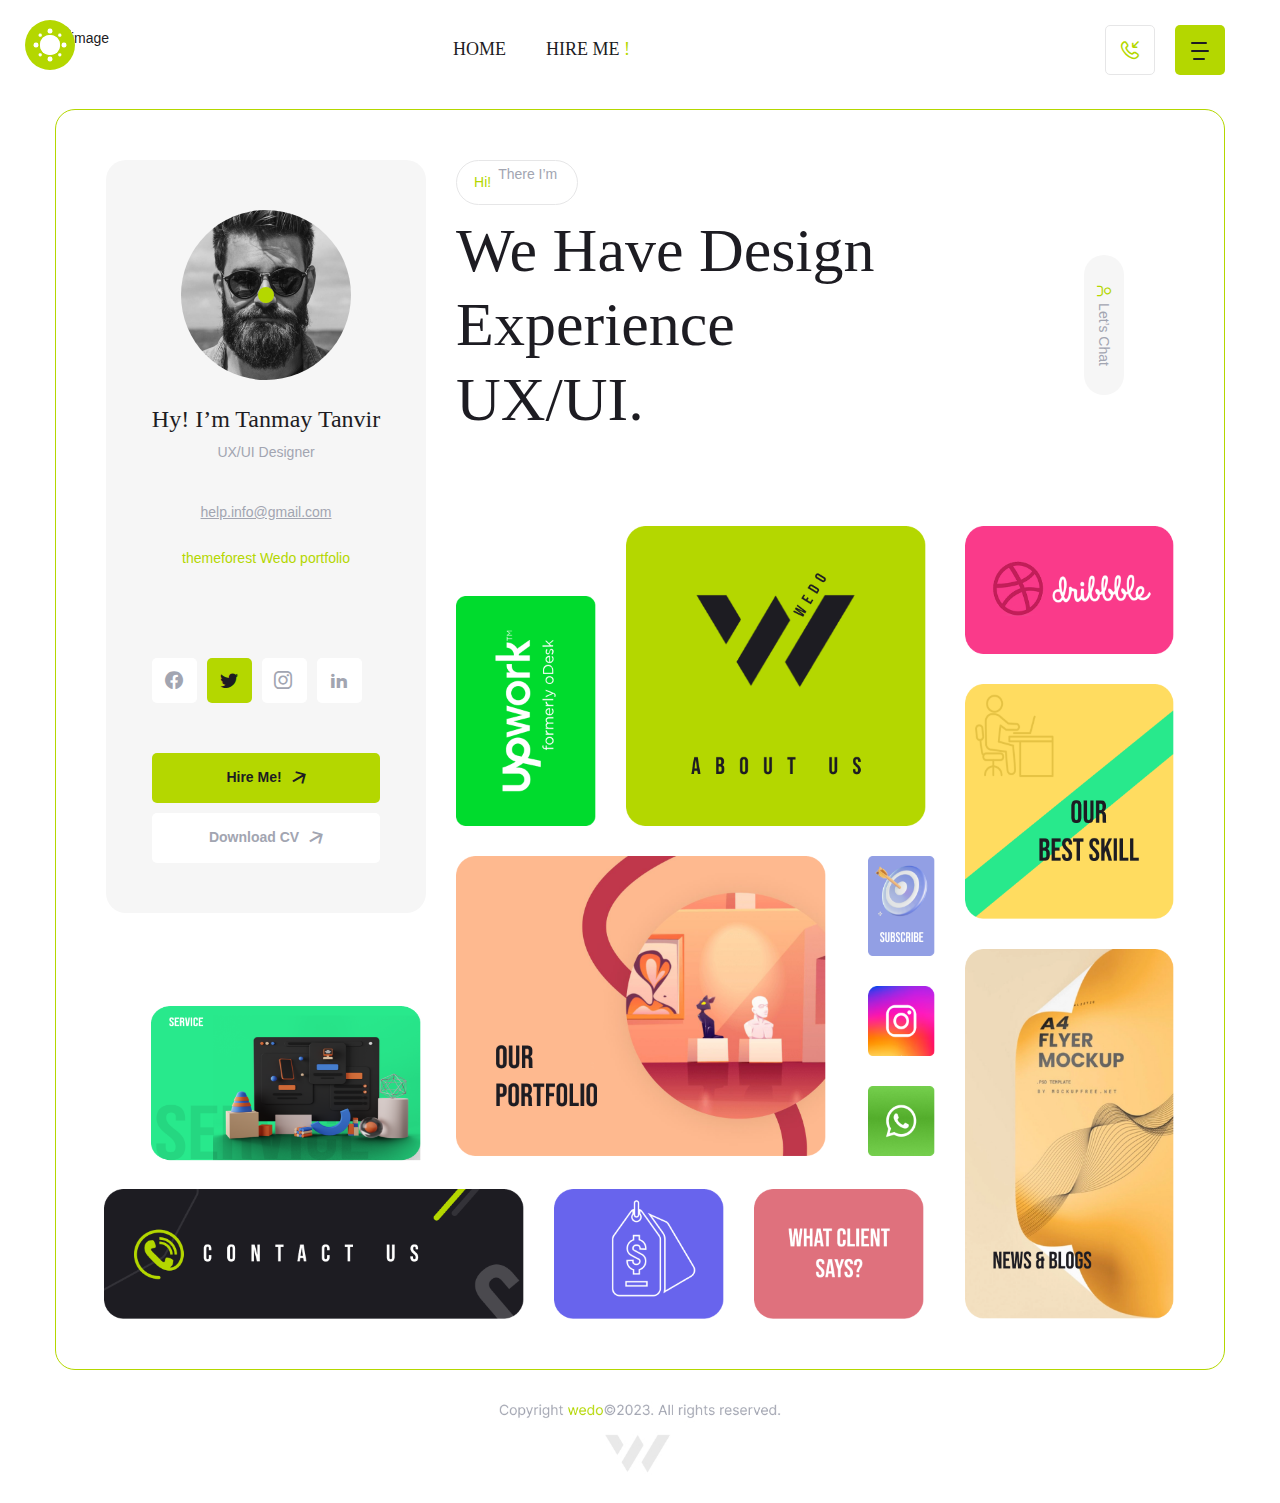
==== index.html @ 411a2a37 "update" ====
<!DOCTYPE html>
<!--[if IE 8]><html class="ie" xmlns="http://www.w3.org/1999/xhtml" xml:lang="en-US" lang="en-US"> <![endif]-->
<!--[if (gte IE 9)|!(IE)]><!-->
<html xmlns="http://www.w3.org/1999/xhtml" xml:lang="en-US" lang="en-US">
<!--<![endif]-->

<head>
  <!-- Basic Page Needs -->
  <!--[if IE
      ]><meta http-equiv="X-UA-Compatible" content="IE=edge,chrome=1"
    /><![endif]-->

  <title>Wedo - Personal Portfolio HTML Template</title>

  <meta charset="UTF-8" />
  <meta http-equiv="X-UA-Compatible" content="IE=edge" />

  <!-- Font -->
  <link rel="stylesheet" href="fonts/fonts.css" />
  <!-- Bootstrap -->
  <link rel="stylesheet" href="stylesheets/bootstrap.min.css" />

  <!-- Mobile Specific Metas -->
  <meta name="viewport" content="width=device-width, initial-scale=1, maximum-scale=1" />

  <!-- Theme Style -->
  <link rel="stylesheet" type="text/css" href="stylesheets/shortcodes.css" />
  <link rel="stylesheet" type="text/css" href="stylesheets/style.css" />

  <!-- Favicon and Touch Icons  -->
  <link rel="shortcut icon" href="images/logo.jpg">
  <link rel="apple-touch-icon-precomposed" href="images/favicon.png">

  <!-- Responsive -->
  <link rel="stylesheet" type="text/css" href="stylesheets/responsive.css" />

</head>

<body>


  <!-- Header -->
  <header id="header" class="header header-default">
    <div class="tf-container">
      <div class="row is-relative">
        <div class="col-lg-4">
          <a href="index.html" class="logo">
            <img id="logo_header" src="images/logo.png" alt="image">
            <img id="logo_header-2" src="images/logo-dark.png" alt="images">

          </a>
        </div>
        <div class="col-lg-8">
          <div class="inner-header">
            <div class="inner-header-left">
              <h3><a href="index.html">HOME</a></h3>
              <h3><a href="#">HIRE ME</a> <span class="flicker">!</span></h3>
            </div>
            <div class="inner-header-right">
              <div class="wd-icon-box">
                <span class="icon-phone"></span>
              </div>
              <div id="nav-filter" class="wd-icon-box active">
                <div class="nav-menu">
                  <span></span>
                </div>
              </div>
            </div>
          </div>
        </div>
        <!-- popup -->
        <div class="menu-popup">
          <div class="modal-menu__backdrop"></div>
          <div class="widget-filter">

            <div class="menu-left">
              <a href="index.html"><img src="images/logo-menu.png" alt="img"></a>
              <div class="contact">
                <div class="contact-phone">
                  <p>Contact Phone</p>
                  <h4>+55 (9900) 666 22</h4>
                </div>
                <div class="contact-mail">
                  <p>Contact Mail</p>
                  <h4>info.gvd @gmail.com</h4>
                </div>
              </div>

            </div>
            <ul class="menu-content">
              <li><a class="scroll-to active" href="./index.html">HOME</a></li>
              <li><a href="./about-us.html">ONE PAGE</a></li>
              <li><a href="#">SERVICE</a></li>
              <li><a href="#">PRICE TABLE</a></li>
              <li><a href="#">SKILLS</a></li>
              <li><a href="#">PORTFOLIO</a></li>
              <li><a href="#">TESTIMONIAL</a></li>
              <li><a href="#">CONTACT</a></li>
            </ul>

            <div class="menu-right">
              <div class="icon-close">
                <span>C L O S E</span> 
                <a class="title-button-group"></a>
              </div>
              
              <ul class="wd-social-icon">
                <li><a href="#"><i class="icon-facebook1"></i></a></li>
                <li><a href="#" class="active"><i class="icon-twitter"></i></a></li>
                <li><a href="#"><i class="icon-instagram"></i></a></li>
                <li><a href="#"><i class="icon-linkedin"></i></a></li>
              </ul>
            </div>
          </div>

        </div>
      </div>

    </div>

  </header>
  <!-- End header -->
  <div class="is-fixed">
    <div class="choose-themes">
      <div class="sun">
      </div>
    </div>
  </div>
  <!-- home -->
  <section>
    <div class="tf-container">
      <div class="wrapper wrap-home">
        <div class="grid-container">
          <div class="grid-item-1">
            <div class="sticky-sidebar">
              <div class="avatar">
                <img src="images/avatar/avt-1.png" alt="image">
              </div>
              <div class="profile">
                <div class="top">
                  <h3><a href="#">Hy! I’m Tanmay Tanvir</a></h3>
                  <p>UX/UI Designer</p>
                </div>
                <div class="content">
                  <p class="mail"><a href="#">help.info@gmail.com</a></p>
                  <p>themeforest Wedo portfolio</p>
                  <ul class="wd-social-icon m-top">
                    <li><a href="#"><i class="icon-facebook1"></i></a></li>
                    <li><a href="#" class="active"><i class="icon-twitter"></i></a></li>
                    <li><a href="#"><i class="icon-instagram"></i></a></li>
                    <li><a href="#"><i class="icon-linkedin"></i></a></li>
                  </ul>
                </div>
                <div class="bottom">
                  <a class="btn-profile active" href="#">Hire Me!<span class="icon-arrow"></span></a>
                  <a class="btn-profile" href="#">Download CV <span class="icon-arrow"></span></a>
                </div>
              </div>
            </div>
          </div>
          <div class="grid-item-2">
            <div class="wrap-title">
              <div class="note">
                <span>Hi!</span>
                &ensp;
                <p>There I’m</p>
              </div>
              <div class="box-title">
                <h1 class="title">
                  We Have Design Experience UX/UI.
                </h1>
                <div class="tag">
                  <a href="#"><i class="icon-user icon"></i>Let’s Chat</a>

                </div>
              </div>
            </div>
          </div>
          <div class="grid-item-3">
            <div class="top">
              <a href="#"><img class="img-1" src="images/home/img-1.png" alt="image"></a>
              <a href="#"><img class="img-2" src="images/home/img-2.png" alt="image"></a>
            </div>
            <div class="bottom">
              <div class="inner-left">
                <a href="#"><img class="img-1" src="images/home/img-3.png" alt="image"></a>
              </div>
              <div class="inner-right">
                <a href="#"><img class="img-1" src="images/home/img-5.png" alt="image"></a>
                <a href="#"><img class="img-2" src="images/home/img-4.png" alt="image"></a>
                <a href="#"><img class="img-2" src="images/home/img-6.png" alt="image"></a>


              </div>
            </div>
          </div>
          <div class="grid-item-4">
            <a href="#"><img class="img-1" src="images/home/img-7.png" alt="image"></a>
            <a href="#"><img class="img-2" src="images/home/img-8.png" alt="image"></a>
            <a href="#"><img class="img-3" src="images/home/img-9.png" alt="image"></a>

          </div>
          <div class="grid-item-5">
            <a href="#"><img src="images/home/img-13.png" alt="image"></a>
          </div>
          <div class="grid-item-6">
            <a href="#"><img class="img-1" src="images/home/img-12.png" alt="image"></a>
            <a href="#"><img class="img-2" src="images/home/img-11.png" alt="image"></a>
            <a href="#"><img class="img-3" src="images/home/img-10.png" alt="image"></a>
          </div>
        </div>
      </div>

    </div>

  </section>
  <!-- end -->
  <!-- Footer -->
  <footer>
    <div class="tf-container">
      <div class="footer">
        <img class="logo-footer" src="images/logo-footer.jpg" alt="images">
        <img class="logo-footer-dark" src="images/footer.png" alt="images">
      </div>
    </div>

  </footer>
  <!-- End footer -->
  <script src="javascript/jquery.min.js"></script>
  <script src="javascript/bootstrap.min.js"></script>
  <script src="javascript/countto.js"></script>
  <script src="javascript/main.js"></script>

</body>

</html>
---- stylesheets/shortcodes.css ----
/*
--------------------------
*/
@import url(../fonts/icons-font.css);




.tf-container {
    position: relative;
    margin-left: auto;
    margin-right: auto;
    padding-right: 15px;
    padding-left: 15px;
    width: 1200px;
    max-width: 100%;
}

.wrapper {
    border: 1px solid var(--primary-bg-light);
    border-radius: 20px;
    padding: 50px;
}

.group-4-8 {
    display: flex;
    flex-wrap: wrap;
    position: relative;

}

.group-4-8 .cl4 {
    width: 29.966%;
}

.group-4-8 .cl8 {
    width: 67.2%;
    margin-left: 30px;
}

/* light themes
--------------------------------------------------------------*/
/* sidebar */
.sticky-sidebar {
    position: sticky;
    background-color: #f6f6f6;
    border-radius: 20px;
    padding: 50px 0px;
    display: flex;
    flex-direction: column;
    align-items: center;
}

.sticky-sidebar .avatar {
    width: 170px;
    height: 170px;
    position: relative;
}

.sticky-sidebar .avatar::after {
    position: absolute;
    content: "";
    width: 16px;
    height: 16px;
    border-radius: 50px;
    background-color: var(--primary-bg-light);
    top: 0;
    left: 0;
    right: 0;
    bottom: 0;
    margin: auto;
    overflow: hidden;
    animation: circle 4s linear infinite;
}

.sticky-sidebar .avatar img {
    border-radius: 100px;
}

@keyframes circle {
    0% {
        transform: rotate(0deg) translate(-85px) rotate(0deg);

    }

    100% {
        transform: rotate(360deg) translate(-85px) rotate(-360deg);
    }
}


.sticky-sidebar .profile {
    margin: 25px 0px 0px;
}

.profile .top h3 {
    font-size: 24px;
    line-height: 28.8px;
    text-align: center;
    margin-bottom: 3px;
}

.profile .top p {
    font-weight: 500;
    font-size: 14px;
    line-height: 30px;
    text-align: center;
}

.sticky-sidebar .content p {
    font-size: 14px;
    line-height: 30px;
    color: var(--primary-bg-light);
    text-align: center;
}

.sticky-sidebar .content .mail a {
    color: var(--primary-color);
    text-decoration: underline;
}

/* widget social icon */
.wd-social-icon {
    display: flex;
    align-items: center;
    gap: 10px;
}

.wd-social-icon li a {
    background: var(--color-white);
    border-radius: 5px;
    width: 45px;
    height: 45px;
    display: inline-flex;
    align-items: center;
    justify-content: center;
    color: var(--primary-color);
}

.wd-social-icon li a:hover,
.wd-social-icon li a.active,
.btn-profile:hover,
.btn-profile.active {
    color: var(--title-light);
    background-color: var(--primary-bg-light);
}

.wd-social-icon li a i {
    font-size: 18px;
}

.profile .content {
    margin: 30px 0px 50px;
}

.content .m-top {
    margin-top: 85px;
}

.profile .bottom {
    display: flex;
    flex-direction: column;
    gap: 10px;
}

.btn-profile {
    width: 100%;
    height: 50px;
    font-weight: 600;
    font-size: 14px;
    line-height: 16.94px;
    display: inline-flex;
    justify-content: center;
    align-items: center;
    background-color: var(--color-white);
    color: var(--primary-color);
    border-radius: 5px;
}

.btn-profile span {
    margin-left: 10px;
}

.btn-profile span::before {
    color: var(--primary-color);
}

.btn-profile.active span::before,
.btn-profile:hover span::before {
    color: var(--title-light);
}

.btn-profile span {
    -webkit-transition: all 0.3s ease-in-out;
    -moz-transition: all 0.3s ease-in-out;
    -ms-transition: all 0.3s ease-in-out;
    -o-transition: all 0.3s ease-in-out;
    transition: all 0.3s ease-in-out;
}

/* blog detail*/
.wrap-title {
    margin-bottom: 41px;
}

.wrap-title .note {
    display: inline-flex;
    justify-content: center;
    align-items: center;
    padding: 5px 20px 5px 17px;
    border-radius: 100px;
    border: 1px solid #e6e6e7;
    cursor: pointer;
    margin-bottom: 8px;
}

.wrap-title .note span {
    color: var(--primary-bg-light);
}

.wrap-title .note span,
.wrap-title .note p {
    font-size: 14px;
    line-height: 16.94px;
}

.wrap-title .note .icon {
    margin-right: 8px;
}

.wrap-title .title {
    font-size: 62px;
    line-height: 74.4px;
}

.wrap-title .title span {
    color: var(--primary-bg-light);
}

.blog-wrap .image {
    margin-bottom: 20px;
}

.post,
.post .user-post,
.post .view {
    display: flex;
    justify-content: space-between;
    align-items: center;
}

.content .post {
    margin-bottom: 24px;
}

.post .user-post .thumb img {
    width: 38px;
    height: 38px;
    margin-right: 9px;
    border-radius: 50%;
}

.post .thumb span:last-child {
    color: var(--primary-bg-light);
}

.post .thumb {
    margin-right: 49px;
}

.post .view li {
    font-size: 14px;
}

.post .view li:first-child {
    margin-right: 18px;
}

.date-post {
    padding: 6px 18px;
    border-radius: 100px;
    border: 1px solid rgba(29, 28, 34, 0.1);
    cursor: pointer;
}

.date-post .icon-calendar {
    color: var(--primary-bg-light);
}

.content h3 {
    font-size: 32px;
    line-height: 38px;
    margin-bottom: 22px;
}

.content .text {
    display: flex;
    margin: 35px 0px;
}

.content .text span {
    margin-right: 20px;
    font-size: 15px;
    padding: 10px;
    border: 1px solid var(--primary-bg-light);
    width: 30px;
    height: 30px;
    display: flex;
    justify-content: center;
    align-items: center;
    border-radius: 100px;
    color: var(--primary-bg-light);
}

.content .text p {
    font-size: 18px;
    font-weight: 500;
}

.content .tf-list-price {
    margin-bottom: 37px;
}

.tf-list-price li {
    font-size: 16px;
    line-height: 40px;
}

.tf-list-price li i {
    margin-right: 13px;
    font-size: 7px;
    padding: 6px;
    background-color: var(--primary-bg-light);
    width: 14px;
    height: 14px;
    border-radius: 100px;
    color: var(--title-light);
}

/* widget-cart-profile */
.wd-user-post {
    padding: 41px 50px 50px;
    background-color: var(--primary-bg-white);
    border-radius: 10px;
    border: 1px solid var(--primary-bg-light);
    display: flex;
    justify-content: center;
    align-items: center;
}

.wd-user-post .avatar {
    margin-right: 29px;
}

.wd-user-post .avatar img {
    max-width: 100px;
    height: 100px;
    border-radius: 50%;
}

.wd-user-post .profile-cart .title {
    display: flex;
    justify-content: space-between;
    align-items: center;
    margin-bottom: 15px;
}

.wd-user-post .profile-cart .title h3 {
    font-size: 24px;
    line-height: 30px;
    margin: 0;
}

.wd-user-post .profile-cart .social {
    display: flex;
    gap: 30px;
}

.wd-user-post .profile-cart .social i {
    font-size: 14px;
    color: var(--primary-color);
}

.blog-wrap .content .wd-user-post {
    margin-bottom: 50px;
}

.wd-link-blog {
    padding-top: 20px;
    border-top: 1px solid rgba(29, 28, 34, 0.1);
    display: flex;
    justify-content: space-between;
    align-items: center;
}

.wd-link-blog .prev-blog,
.wd-link-blog .next-blog {
    display: flex;
    align-items: center;
}

.wd-link-blog .prev-blog a,
.wd-link-blog .next-blog a {
    width: 50px;
    height: 50px;
    display: flex;
    justify-content: center;
    align-items: center;
    background-color: rgba(29, 28, 34, 0.1);
    color: var(--primary-color);
    border-radius: 100px;
    cursor: pointer;
    -webkit-transition: all 0.3s ease-in-out;
    -moz-transition: all 0.3s ease-in-out;
    -ms-transition: all 0.3s ease-in-out;
    -o-transition: all 0.3s ease-in-out;
    transition: all 0.3s ease-in-out;
}

.wd-link-blog a.active,
.wd-link-blog a:hover {
    background-color: var(--primary-bg-light);
    color: var(--title-light);
}

.wd-link-blog a::before {
    -webkit-transition: all 0.3s ease-in-out;
    -moz-transition: all 0.3s ease-in-out;
    -ms-transition: all 0.3s ease-in-out;
    -o-transition: all 0.3s ease-in-out;
    transition: all 0.3s ease-in-out;
}

.wd-link-blog a.active:hover {
    background-color: rgba(29, 28, 34, 0.1);
}

.wd-link-blog a.icon-arrow-thin-left:hover::before {
    transform: translate(-10px, 0px);
    color: var(--title-light);
}

.wd-link-blog a.icon-arrow-thin-right:hover::before {
    transform: translate(10px, 0px);
}

.wd-link-blog p {
    line-height: 20px;
}

.wd-link-blog .next-blog p {
    text-align: right;
}

.wd-link-blog h3 {
    margin: 5px 0px 0px;
    font-size: 18px;
    line-height: 20px;
}

.wd-link-blog .prev-blog a {
    margin-right: 10px;
}

.wd-link-blog .next-blog a {
    margin-left: 10px;
}

.blog-wrap .content {
    margin-bottom: 114px;
}

/* widget user comment */

.title-cmt h3 {
    font-size: 32px;
    line-height: 38px;
    margin-bottom: 0;
}

.wd-user-cmt .title-cmt {
    margin-bottom: 21px;
}

.wd-user-cmt .item-cmt {
    display: flex;
    align-items: center;
    padding: 21px 50px 40px 30px;
    border-radius: 10px;
    border: 1px solid rgba(29, 28, 34, 0.1);
    display: flex;
    justify-content: center;
    align-items: center;
}

.wd-user-cmt .item-cmt img {
    width: 70px;
    height: 70px;
    margin-right: 19px;
}

.wd-user-cmt .item-cmt h3 {
    margin-bottom: 3px;
    font-size: 18px;
    line-height: 30px;
}

.wd-user-cmt .m-left-1 {
    margin-left: 71px;
    margin-top: 30px;
}

.blog-wrap .wd-user-cmt {
    margin-bottom: 36px;
}

/* widget post comment */
.wd-post-comment .title-cmt {
    margin-bottom: 29px;
}

form .group-input {
    display: flex;
    flex-wrap: wrap;
    margin-left: -30px;
    row-gap: 30px;
    margin-bottom: 36px;
}

form .group-input .input {
    position: relative;
    /* width: 100%; */
    width: calc(50% - 30px);
    margin-left: 30px;
}

form .textarea {
    position: relative;
}

form .group-input label,
form .textarea label {
    position: absolute;
    top: -9px;
    background-color: #ffff;
    padding: 0px 7px;
    left: 18px;
}

.wd-post-comment form p span {
    color: var(--primary-bg-light);
}

.wd-post-comment form button {
    width: 170px;
    height: 50px;
    font-size: 14px;
    line-height: 17px;
    display: flex;
    justify-content: center;
    align-items: center;
    margin-top: 41px;
}

.wd-post-comment form button span {
    margin-left: 5px;
    font-size: 11px;
    -webkit-transition: all 0.3s ease-in-out;
    -moz-transition: all 0.3s ease-in-out;
    -ms-transition: all 0.3s ease-in-out;
    -o-transition: all 0.3s ease-in-out;
    transition: all 0.3s ease-in-out;
}

.wd-post-comment form button span::before {
    color: var(--title-light);
}

.wd-post-comment form button:hover span::before,
.wd-post-comment form button:hover {
    color: var(--title-light);
}

.btn-profile:hover span,
.wd-post-comment form button:hover span {
    transform: translate(3px, -3px);
}

/* PORTFOLIO - DETAILS */
.group-desc-user {
    padding: 37px 50px 49px;
    border-radius: 20px;
    background-color: var(--primary-bg-white);
    margin-bottom: 26px;
}

.group-desc-user .desc-title {
    display: flex;
    flex-wrap: wrap;
    margin-left: -10px;
    margin-bottom: 38px;
}

.group-desc-user .desc-title .inner-desc {
    width: calc(50% - 10px);
    margin-left: 10px;
}

.group-desc-user .desc-title .inner-desc li {
    font-family: "Bebas Neue", cursive;
    color: var(--title-light);
    text-transform: uppercase;
    font-size: 18px;
    line-height: 42px;
}

.group-desc-user .desc-title .inner-desc li:hover,
.group-desc-user .desc-title .inner-desc li.active {
    color: var(--primary-bg-light);
}

.group-desc-user .desc-title .inner-desc li span {
    color: var(--primary-color);
}

.group-desc-user .image img {
    border-radius: 20px;
}

.portfolio-wrap .content h3 {
    line-height: 34px;
    margin-bottom: 15px;
}

.portfolio-wrap .tf-list {
    margin: 42px 0px;
}

.portfolio-wrap .tf-list li {
    color: var(--title-light);
    font-size: 16px;
    line-height: 30px;
    font-weight: 700;
}

.portfolio-wrap .image {
    margin-bottom: 39px;
}

.portfolio-wrap .group-img {
    display: flex;
    flex-wrap: wrap;
    margin-left: -30px;
    padding: 43px 0px;
}

.portfolio-wrap .group-img .inner-img {
    margin-left: 30px;
    width: calc(50% - 30px);
}

.portfolio-wrap .last-text {
    margin-bottom: 40px;
}

.portfolio-wrap .content p:last-child {
    margin-top: 22px;
}

.portfolio-wrap .image-box {
    display: flex;
    align-items: center;
    gap: 29px;
    margin: 32px 0px 38px;
}

.image-box img {
    width: 270px;
    height: 226px;
}

/* CONTACT US */
.box-title {
    display: flex;
    justify-content: space-between;
    align-items: center;
}

.box-title .logo {
    width: 120px;
    height: 104px;
}

.map iframe {
    width: 100%;
    min-height: 650px;
    /* filter: grayscale(1); */
    border-radius: 20px;
    margin-bottom: 30px;
}

/* widget cart contact */
.tf-cart-contact {
    display: flex;
    justify-content: space-between;
    align-items: center;
    border: 1px solid rgba(29, 28, 34, 0.1);
    border-radius: 10px;
    padding: 27px 30px;
    -webkit-transition: all 0.3s ease-in-out;
    -moz-transition: all 0.3s ease-in-out;
    -ms-transition: all 0.3s ease-in-out;
    -o-transition: all 0.3s ease-in-out;
    transition: all 0.3s ease-in-out;
}

.tf-cart-contact.active,
.tf-cart-contact:hover {
    border: 1px solid var(--primary-bg-light);
}

.tf-cart-contact span {
    font-size: 14px;
    display: flex;
    align-items: center;
}

.tf-cart-contact h3 {
    font-size: 32px;
    line-height: 38px;
}

.tf-cart-contact .inner-left i {
    font-size: 32px;
    margin-right: 38px;
}

.box-cart-contact .tf-cart-contact {
    margin-bottom: 30px;
}

.contact-wrap .wd-post-comment {
    margin-top: 84px;
}

/* blog page */
.group-col-2 {
    display: flex;
    flex-wrap: wrap;
    margin-left: -30px;
}

.group-col-2 .cl2 {
    width: calc(50% - 30px);
    margin-left: 30px;
}

.box-latest {
    position: relative;
    cursor: pointer;
    border-radius: 20px;
    margin-bottom: 30px;
    background-color: var(--primary-bg-white);
    overflow: hidden;
    -webkit-transition: all 0.3s ease-out 0s;
    -moz-transition: all 0.3s ease-out 0s;
    -ms-transition: all 0.3s ease-out 0s;
    -o-transition: all 0.3s ease-out 0s;
    transition: all 0.3s ease-out 0s;
}

.box-latest::after {
    content: "";
    position: absolute;
    width: 8%;
    height: 22%;
    background-color: rgba(29, 28, 34, 0.05);
    bottom: -16px;
    right: -7px;
    transform: rotate3d(1, 1, 1, 45deg);
}

.box-latest .img-latest {
    overflow: hidden;
}

.box-latest img {
    width: 100%;
    height: 200px;
    -webkit-transition: all 0.3s ease-out 0s;
    -moz-transition: all 0.3s ease-out 0s;
    -ms-transition: all 0.3s ease-out 0s;
    -o-transition: all 0.3s ease-out 0s;
    transition: all 0.3s ease-out 0s;
}

.box-latest:hover .img-latest img {
    transform: scale3d(1.1, 1.1, 1.1);
}

.box-latest h3 {
    font-size: 24px;
    line-height: 30px;
}

.box-latest .inner-top {
    padding: 25px 30px 20px;
    border-bottom: 1px solid rgba(29, 28, 34, 0.1);
}

.box-latest .inner-bottom {
    padding: 25px 30px 20px;
    margin: 0px;
}

.box-latest .inner-bottom .post {
    margin: 0px;
}

.box-latest .inner-bottom .post .view {
    margin-left: -12px;
}

.contact-wrap .content {
    margin-bottom: 20px;
}

/* widget pagination */
.tf-pagination {
    display: flex;
    align-items: center;
    justify-content: center;
}

.tf-pagination li i {
    -webkit-transition: all 0.3s ease-out 0s;
    -moz-transition: all 0.3s ease-out 0s;
    -ms-transition: all 0.3s ease-out 0s;
    -o-transition: all 0.3s ease-out 0s;
    transition: all 0.3s ease-out 0s;
}

.tf-pagination li:not(:last-child) {
    margin-right: 10px;
}

.tf-pagination li a {
    width: 50px;
    height: 50px;
    background: rgba(255, 255, 255, 0.1);
    border-radius: 50px;
    display: inline-flex;
    align-items: center;
    justify-content: center;
    font-weight: 500;
    font-size: 14px;
    line-height: 20px;
    color: var(--primary-color);
}

.tf-pagination.st1 li a {
    background: rgba(29, 28, 34, 0.1);
}

.tf-pagination li.current a,
.tf-pagination li a:hover {
    background: var(--primary-bg-light);
    color: var(--title-light);
}

.tf-pagination a:hover .icon-arrow-thin-left {
    transform: translate(-10px, 0px);
}

.tf-pagination a:hover .icon-arrow-thin-right {
    transform: translate(10px, 0px);
}

/* widget box testimonials */
.box-testimonials {
    position: relative;
    cursor: pointer;
    border-radius: 20px;
    margin-bottom: 30px;
    background-color: var(--primary-bg-white);
    overflow: hidden;
    -webkit-transition: all 0.3s ease-out 0s;
    -moz-transition: all 0.3s ease-out 0s;
    -ms-transition: all 0.3s ease-out 0s;
    -o-transition: all 0.3s ease-out 0s;
    transition: all 0.3s ease-out 0s;
    border: 1px solid var(--primary-bg-white);
}

.box-testimonials::after {
    content: "";
    position: absolute;
    width: 10%;
    height: 40%;
    background-color: rgba(29, 28, 34, 0.05);
    bottom: -21px;
    right: -12px;
    transform: rotate3d(1, 1, 1, 45deg);
}

.box-testimonials.active,
.box-testimonials:hover {
    border: 1px solid var(--primary-bg-light);
}

.box-testimonials .inner-top {
    border-bottom: 1px solid rgba(29, 28, 34, 0.1);
    padding: 40px 28px 20px;
}

.box-testimonials .inner-top p {
    font-size: 18px;
    font-weight: 500;
}

.box-testimonials .inner-bottom {
    padding: 20px 28px;
    position: relative;
}

.box-testimonials .inner-bottom .post {
    margin: 0;
}

.post .group-rating .list-star {
    display: flex;
    align-items: center;
}

.post .group-rating li:last-child {
    font-size: 12px;
}

.post .group-rating .list-star .icon-star {
    color: var(--primary-bg-light);
    font-size: 12px;
}

.post .group-rating h4 {
    font-size: 18px;
    line-height: 30px;
}

.box-testimonials .inner-bottom .user-post .thumb {
    margin-right: 5px;
}

.post .user-post .icon-mask-group {
    font-size: 30px;
    margin-left: 50px;
}

/* price table */
.box-pricing {
    cursor: pointer;
    border-radius: 20px;
    margin-bottom: 30px;
    overflow: hidden;
    -webkit-transition: all 0.3s ease-out 0s;
    -moz-transition: all 0.3s ease-out 0s;
    -ms-transition: all 0.3s ease-out 0s;
    -o-transition: all 0.3s ease-out 0s;
    transition: all 0.3s ease-out 0s;
    border: 1px solid var(--primary-bg-white);
}

.box-pricing.active,
.box-pricing:hover {
    border: 1px solid var(--primary-bg-light);
}

.box-pricing.cart {
    position: relative;
    /* overflow: hidden; */
}

.box-pricing.cart::after {
    content: "Most Paopular";
    position: absolute;
    font-family: "Inter", sans-serif;
    width: 172px;
    background-color: var(--primary-bg-light);
    padding: 4px 26px;
    top: 33px;
    transform: rotate(45deg);
    right: -55px;
    font-size: 14px;
    color: var(--title-light);
}

.box-pricing .archive-top {
    padding: 36px 30px 20px;
    background-color: var(--primary-bg-white);
    display: flex;
    align-items: center;
}

.box-pricing .archive-top .inner-left {
    margin-right: 39px;
}

.box-pricing .archive-top .inner-left p {
    font-size: 32px;
    line-height: 39px;
    color: var(--title-light);
    position: relative;
}

.box-pricing .archive-top .inner-left p::before {
    font-family: "icomoon";
    content: "\e90e";
    color: #b4d700;
    font-size: 16px;
    position: absolute;
    top: -4px;
    left: -9px;
}

.box-pricing .archive-top .inner-left p span {
    font-size: 14px;
    line-height: 16.94px;
    color: var(--primary-color);
}

.box-pricing .archive-top .inner-left h4 {
    font-size: 18px;
    line-height: 34px;
}

.box-pricing .archive-top .inner-left h4 a {
    color: var(--primary-color);
}

.box-pricing .archive-top .inner-left .icon {
    margin-top: 38px;
}

.box-pricing .archive-top .inner-left .icon span {
    font-size: 100px;
}

.box-pricing .list-desc li {
    font-size: 16px;
    line-height: 40px;
}

.box-pricing .list-desc .bland {
    opacity: 0.5;
}

.box-pricing .archive-bottom {
    padding: 16px 0px;
    background: rgba(29, 28, 34, 0.1);
    -webkit-transition: all 0.3s ease-out 0s;
    -moz-transition: all 0.3s ease-out 0s;
    -ms-transition: all 0.3s ease-out 0s;
    -o-transition: all 0.3s ease-out 0s;
    transition: all 0.3s ease-out 0s;
}

.box-pricing.active,
.box-pricing:hover .archive-bottom {
    background-color: var(--primary-bg-light);
}

.box-pricing .archive-bottom p {
    text-align: center;
}

.box-pricing .archive-bottom p,
.box-pricing .archive-bottom p span::before {
    color: var(--title-light);
    font-weight: 600;
}

.box-pricing .archive-bottom p span {
    font-size: 11px;
    margin-left: 7px;
}

.pricing-wrap .content {
    margin-bottom: -30px;
}

/* portfolio page */
.box-portfolio {
    cursor: pointer;
    margin-bottom: 25px;
}

.box-portfolio .img-portfolio {
    /* padding: 10px; */
    border: 1px solid #fff;
    border-radius: 20px;
    overflow: hidden;
    -webkit-transition: all 0.3s ease-out 0s;
    -moz-transition: all 0.3s ease-out 0s;
    -ms-transition: all 0.3s ease-out 0s;
    -o-transition: all 0.3s ease-out 0s;
    transition: all 0.3s ease-out 0s;
}

.box-portfolio:hover .img-portfolio {
    border: 1px solid var(--primary-bg-light);
}

.box-portfolio .img-portfolio img {
    width: 100%;
    -webkit-transition: all 0.3s ease-out 0s;
    -moz-transition: all 0.3s ease-out 0s;
    -ms-transition: all 0.3s ease-out 0s;
    -o-transition: all 0.3s ease-out 0s;
    transition: all 0.3s ease-out 0s;
}

.box-portfolio:hover .img-portfolio img {
    transform: scale3d(1.1, 1.1, 1.1);
}

.box-portfolio .content {
    padding-top: 34px;
}

.box-portfolio .content p {
    display: inline-block;
    border: 1px solid rgba(29, 28, 34, 0.1);
    border-radius: 100px;
    padding: 5px 19px;
    font-size: 14px;
    line-height: 17px;
    -webkit-transition: all 0.3s ease-out 0s;
    -moz-transition: all 0.3s ease-out 0s;
    -ms-transition: all 0.3s ease-out 0s;
    -o-transition: all 0.3s ease-out 0s;
    transition: all 0.3s ease-out 0s;
}

.box-portfolio:hover .content p {
    border: 1px solid var(--primary-bg-light);
    background-color: var(--primary-bg-light);
    color: var(--title-light);
}

.box-portfolio .content h4 {
    font-size: 24px;
    line-height: 30px;
    margin-top: 14px;
}

.box-portfolio .content h4 a {
    display: flex;
    justify-content: space-between;
}

.box-portfolio:hover .content h4 svg path {
    stroke: var(--primary-bg-light);
    stroke-opacity: 1;
}

.portfolio-wrap .tf-pagination {
    margin-top: 20px;
}

/* skill page */
.skill-wrap .box-title .title {
    width: 56%;
}

.tf-skill-bar .progress-item {
    position: relative;
}

.tf-skill-bar .progress-item:not(:last-child) {
    margin-bottom: 26px;
}

.progress-item h4 {
    font-size: 18px;
    line-height: 22px;
    margin-bottom: 14px;
}

.tf-skill-bar .inner-skill {
    width: 100%;
    height: 20px;
    background: rgba(29, 28, 34, 0.1);
    overflow: hidden;
    border-radius: 5px;
}

.progress-value {
    height: 20px;
    float: left;
    border-radius: 5px;
    background: var(--primary-bg-light);
}

.rank-skill {
    font-size: 12px;
    line-height: 20px;
    color: var(--title-light);
    position: absolute;
    text-align: center;
    min-width: 3em;
    display: none;
}

.tf-skill-bar .progress-item .skill-1 {
    left: 90%;
}

.tf-skill-bar .progress-item .skill-2 {
    left: 95%;
}

.tf-skill-bar .progress-item .skill-3 {
    left: 93%;
}

.tf-skill-bar .progress-item .skill-4 {
    left: 80%;
}

.tf-skill-bar .progress-item .skill-5 {
    left: 90%;
}

/* service page */
.tf-service {
    padding: 17px 30px 12px;
    border: 1px solid rgba(29, 28, 34, 0.1);
    border-radius: 10px;
    margin-bottom: 30px;
    display: flex;
    align-items: center;
    cursor: pointer;
    -webkit-transition: all 0.3s ease-out 0s;
    -moz-transition: all 0.3s ease-out 0s;
    -ms-transition: all 0.3s ease-out 0s;
    -o-transition: all 0.3s ease-out 0s;
    transition: all 0.3s ease-out 0s;
}

.tf-service.last {
    margin-bottom: 50px;
}

.tf-service:hover {
    border: 1px solid var(--primary-bg-light);
}

.tf-service .content {
    flex: 2;
}

.tf-service .title {
    flex: 1;
}

.tf-service .content h4 {
    font-size: 18px;
    line-height: 22px;
}

.tf-service .title p {
    font-weight: 500;
    font-size: 14px;
    line-height: 30px;
    text-transform: capitalize;
}

.tf-service .title span {
    font-size: 14px;
    line-height: 32px;
    color: var(--primary-bg-light);
}

.tf-service .content p {
    font-size: 14px;
    line-height: 24px;
}

.tf-service img {
    width: 50px;
    height: 50px;
}

.btn-service {
    width: 150px;
    height: 50px;
    background: rgba(29, 28, 34, 0.1);
    color: var(--title-light);
}

.btn-service span::before {
    color: var(--title-light);
}

/* count */
.tf-count {
    margin-top: 120px;
}

.tf-count h4 {
    display: flex;
    font-size: 62px;
    line-height: 44px;
    margin-bottom: 17px;
    color: var(--primary-bg-light);
}

.tf-count h4 span {
    color: var(--title-light);
}

.tf-count .count-desc li {
    font-size: 14px;
    line-height: 30px;
}

/* About us */
.about-wrap {
    margin-bottom: 120px;
}

.about-wrap .wrap-title>p:last-child {
    margin-top: 12px;
}

table.content {
    border-spacing: 0;
    border-collapse: separate;
    border-radius: 10px;
    width: 100%;
    border-radius: 10px;
    overflow: hidden;
    border: 1px solid rgba(29, 28, 34, 0.1);
}

table.content td {
    width: 50%;
    border-left: 1px solid rgba(29, 28, 34, 0.1);
    border-bottom: 1px solid rgba(29, 28, 34, 0.1);
}

table.content .br-left {
    border-left: none;
}

table.content .br-bottom {
    border-bottom: none;
}

.content td {
    padding: 30px;
}

table.content h4 {
    font-size: 18px;
    line-height: 33px;
}

table.content p {
    font-size: 18px;
    line-height: 40px;
}

.resum-wrap .wrap-title {
    margin-bottom: 21px;
}

.tf-box-resume {
    border: 1px solid rgba(29, 28, 34, 0.1);
    border-radius: 10px;
    padding: 15px 30px;
    margin-bottom: 30px;
    display: flex;
    align-items: center;
    cursor: pointer;
    -webkit-transition: all 0.3s ease-out 0s;
    -moz-transition: all 0.3s ease-out 0s;
    -ms-transition: all 0.3s ease-out 0s;
    -o-transition: all 0.3s ease-out 0s;
    transition: all 0.3s ease-out 0s;
}

.tf-box-resume.active,
.tf-box-resume:hover,
.is-dark .tf-box-resume.active,
.is-dark .tf-box-resume:hover {
    border: 1px solid var(--primary-bg-light);
}

.tf-box-resume .inner-left {
    flex: 1;
    padding-right: 50px;
}

.tf-box-resume .inner-left li {
    text-transform: capitalize;
}

.tf-box-resume .inner-left li span {
    color: var(--primary-bg-light);
}

.tf-box-resume .inner-right {
    flex: 2;
    font-size: 18px;
    line-height: 22px;
}

.resume-wrap {
    margin-bottom: 90px;
}

.banner-light {
    background-image: url(../images/service/bg.jpg);
    padding: 30px 45px 22px;
    background-size: cover;
    display: flex;
    justify-content: space-between;
    align-items: center;
    border-radius: 8px;
}

.banner-dark {
    background-image: url(../images/service/bg-dark.jpg);
    padding: 30px 45px 22px;
    background-size: cover;
    display: flex;
    justify-content: space-between;
    align-items: center;
}

#about .banner-dark {
    display: none;
}


.banner-light .item,
.banner-dark .item {
    display: flex;
    flex-direction: column;
    row-gap: 24px;
    align-items: center;
}

.banner-light .item img,
.banner-dark .item img {
    width: 50px;
    height: 50px;
}

.banner-light .item h4,
.banner-dark .item h4 {
    font-size: 24px;
    line-height: 30px;
}

/* hone */
.wrap-home {
    padding-bottom: 20px;
}

.grid-container {
    display: grid;
    grid-template-columns: 29.966% auto;
    grid-template-rows: auto auto auto;
    grid-gap: 30px;
}

/* .grid-container a {
    display: block;
} */

.grid-item-1 {
    grid-row: 1 / 3;
    height: fit-content;
}

.grid-item-2 {
    grid-column: 2 / 5;
}

.grid-item-2 .box-title {
    margin-bottom: 60px;
}

.grid-item-2 .box-title .title {
    flex: 2;
}

.grid-item-2 .box-title .tag {
    flex: 1;
    text-align: end;
}

.grid-item-2 .box-title .tag a {
    background: #f6f6f6;
    border-radius: 50px;
    transform: rotate(90deg);
    width: 140px;
    height: 40px;
    display: inline-flex;
    justify-content: center;
    align-items: center;
    color: var(--primary-color);
}

.grid-item-2 .box-title .tag a i {
    margin-right: 5px;
}

.grid-item-3 {
    grid-column: 2 / 4;
    height: fit-content;
}

.grid-item-3 .top {
    display: flex;
    align-items: flex-end;
    gap: 30px;
    margin-bottom: 30px;
}

.grid-item-3 .bottom {
    display: flex;
    gap: 30px;
}

.grid-item-3 .top .img-1 {
    width: 140px;
    height: 230px;
}

.grid-item-3 .top .img-2 {
    width: 300px;
    height: 300px;
}

.grid-item-3 .bottom .inner-left img {
    width: 370px;
    height: 300px;
    margin-right: 30px;
}

.grid-item-3 .bottom .inner-right {
    display: flex;
    flex-direction: column;
    row-gap: 30px;
}

.grid-item-3 .bottom .inner-right img {
    width: 70px;
    height: 70px;
}

.grid-item-3 .bottom .inner-right .img-1 {
    height: 100px;
}

.grid-item-4 {
    display: flex;
    flex-direction: column;
    row-gap: 30px;
}

.grid-item-4 img {
    width: 220px;
}

.grid-item-4 .img-1 {
    height: 128px;
}

.grid-item-4 .img-2 {
    height: 235px;
}

.grid-item-4 .img-3 {
    height: 370px;
}

.grid-item-5 {
    margin-top: -343px;
    margin-left: 45px;
}

.grid-item-5 img {
    width: 270px;
    height: 177px;
}

.grid-item-6 {
    display: flex;
    gap: 30px;
    margin-left: -22rem;
    margin-right: -18rem;
    margin-top: -10rem;
}

.grid-item-6 img {
    height: 130px;
}

.grid-item-6 .img-1 {
    width: 420px;
}

.grid-item-6 .img-2 {
    width: 170px;
}

.grid-item-6 .img-3 {
    width: 170px;
}

.wedo-section::-webkit-scrollbar {
    width: 5px
}

.wedo-section {
    scrollbar-width: thin;
    scrollbar-color: var(--primary-bg-light) #fff
}

.wedo-section:-webkit-scrollbar-track {
    background: #fff
}

.wedo-section::-webkit-scrollbar-thumb {
    background-color: var(--primary-bg-light);
    border-radius: 6px;
    /* border: 3px solid #fff */
}

.wedo-section {
    position: absolute;
    top: 0;
    bottom: 0;
    left: 22rem;
    right: 0;
    padding-right: 25px;
    margin-right: -25px;
    overflow: hidden;
    overflow-y: scroll;
    opacity: 0;
    display: none;
    z-index: 8;
    transition: visibility 1s linear, opacity 0s linear;
    -moz-transition: visibility 1s linear, opacity 0s linear;
    -webkit-transition: visibility1s linear, opacity 0s linear;
    -o-transition: visibility 1s linear, opacity 0s linear
}

.wedo-section.animated {
    opacity: 1;
    display: block;
    z-index: 9
}

.wedo-section.active {
    opacity: 1;
    display: block;
    z-index: 10
}

.menu-content li.active a {
    color: red;
}

.wedo-section.hidden {
    opacity: 0;
    display: none;
    z-index: 9
}

/* dark themes
----------------------------------------------------------- */
.is-dark .sticky-sidebar {
    background: rgba(255, 255, 255, 0.02);
}

.is-dark .wrap-title .note {
    border: 1px solid var(--color-dark);
}

.is-dark .grid-item-2 .box-title .tag a {
    background: rgba(255, 255, 255, 0.1);
}

.is-dark .wd-social-icon li a {
    background: rgba(255, 255, 255, 0.05);
}

.is-dark .wd-social-icon li a:hover,
.is-dark .wd-social-icon li a.active {
    color: var(--primary-bg-light);
}

.is-dark .btn-profile,
.is-dark .btn-profile span::before {
    background: rgba(255, 255, 255, 0.05);
    color: var(--color-white);
}


.is-dark .btn-profile:hover,
.is-dark .btn-profile.active {
    background: var(--primary-bg-light);
    color: var(--title-light);
}

.is-dark .btn-profile.active span::before,
.is-dark .btn-profile:hover span::before {
    color: var(--title-light);

}

.is-dark .tf-box-resume,
.is-dark table.content {
    border: 1px solid rgba(255, 255, 255, 0.1);
}

.is-dark .tf-box-resume .inner-right a {
    color: var(--primary-color);
}

.is-dark table.content td {
    border-left: 1px solid rgba(255, 255, 255, 0.1);
    border-bottom: 1px solid rgba(255, 255, 255, 0.1);
}

.is-dark .banner-light {
    display: none;
}

.is-dark #about .banner-dark {
    display: flex;
}
---- stylesheets/style.css ----
/* Reset
-------------------------------------------------------------- */
:root {
    --primary-color: #A2A5B1;
    --color-white: #FFFFFF;
    --title-light: #1D1C22;
    --color-dark: #1A191E;
    --primary-bg-light: #B4D700;
    --primary-bg-white: #F6F6F6;
    --bg-dark-hover: rgba(255, 255, 255, 0.1);
}

html {
    overflow-y: scroll;
    -webkit-text-size-adjust: 100%;
    -ms-text-size-adjust: 100%;
}

body {
    line-height: 1;
    -webkit-font-smoothing: antialiased;
    -webkit-text-size-adjust: 100%;
    -ms-text-size-adjust: 100%;
}

a,
abbr,
acronym,
address,
applet,
article,
aside,
audio,
b,
big,
blockquote,
body,
caption,
canvas,
center,
cite,
code,
dd,
del,
details,
dfn,
dialog,
div,
dl,
dt,
em,
embed,
fieldset,
figcaption,
figure,
form,
footer,
header,
hgroup,
h1,
h2,
h3,
h4,
h5,
h6,
html,
i,
iframe,
img,
ins,
kbd,
label,
legend,
li,
mark,
menu,
nav,
object,
ol,
output,
pre,
q,
ruby,
s,
samp,
section,
small,
span,
strike,
strong,
sub,
summary,
sup,
tt,
table,
tbody,
textarea,
tfoot,
thead,
time,
tr,
th,
td,
u,
ul,
var,
video {
    font-family: inherit;
    font-size: 100%;
    font-weight: inherit;
    font-style: inherit;
    vertical-align: baseline;
    margin: 0;
    padding: 0;
    border: 0;
    outline: 0;
    background: transparent;
}

article,
aside,
details,
figcaption,
figure,
footer,
header,
hgroup,
menu,
nav,
section {
    display: block;
}

ol,
ul {
    list-style: none;
}

blockquote,
q {
    -webkit-hyphens: none;
    -moz-hyphens: none;
    -ms-hyphens: none;
    hyphens: none;
    quotes: none;
}

figure {
    margin: 0;
}

:focus {
    outline: 0;
}

table {
    border-collapse: collapse;
    border-spacing: 0;
}

img {
    border: 0;
    -ms-interpolation-mode: bicubic;
    vertical-align: middle;
}

legend {
    white-space: normal;
}

button,
input,
select,
textarea {
    font-size: 100%;
    margin: 0;
    max-width: 100%;
    vertical-align: baseline;
    -webkit-box-sizing: border-box;
    -moz-box-sizing: border-box;
    box-sizing: border-box;
}

button,
input {
    line-height: normal;
}


input,
textarea {
    background-image: -webkit-linear-gradient(hsla(0, 0%, 100%, 0), hsla(0, 0%, 100%, 0));
    /* Removing the inner shadow, rounded corners on iOS inputs */
}

button,
input[type="button"],
input[type="reset"],
input[type="submit"] {
    line-height: 1;
    cursor: pointer;
    /* Improves usability and consistency of cursor style between image-type 'input' and others */
    -webkit-appearance: button;
    /* Corrects inability to style clickable 'input' types in iOS */
    border: none;
}

input[type="checkbox"],
input[type="radio"] {
    padding: 0;
    /* Addresses excess padding in IE8/9 */
}

input[type="search"] {
    -webkit-appearance: textfield;
    /* Addresses appearance set to searchfield in S5, Chrome */
}

input[type="search"]::-webkit-search-decoration {
    /* Corrects inner padding displayed oddly in S5, Chrome on OSX */
    -webkit-appearance: none;
}

button::-moz-focus-inner,
input::-moz-focus-inner {
    /* Corrects inner padding and border displayed oddly in FF3/4 www.sitepen.com/blog/2008/05/14/the-devils-in-the-details-fixing-dojos-toolbar-buttons/ */
    border: 0;
    padding: 0;
}

label {
    color: var(--title-light);
    font-size: 14px;
    line-height: 17px;
}

*,
*:before,
*:after {
    -webkit-box-sizing: border-box;
    -moz-box-sizing: border-box;
    box-sizing: border-box;
}

/* Repeatable Patterns
  -------------------------------------------------------------- */
*,
*:before,
*:after {
    -webkit-box-sizing: border-box;
    -moz-box-sizing: border-box;
    box-sizing: border-box;
}

body {
    font: 14px/25px 'Inter', sans-serif;
    font-weight: 400;
    background-color: #fff;
    color: var(--primary-color);
}

a {
    color: var(--title-light);
    text-decoration: none;
    -webkit-transition: all 0.3s ease-in-out;
    -moz-transition: all 0.3s ease-in-out;
    -ms-transition: all 0.3s ease-in-out;
    -o-transition: all 0.3s ease-in-out;
    transition: all 0.3s ease-in-out;
}

a:hover,
a:focus {
    color: var(--primary-bg-light);
    text-decoration: none;
    outline: 0;
    -webkit-transition: all 0.3s ease-in-out;
    -moz-transition: all 0.3s ease-in-out;
    -ms-transition: all 0.3s ease-in-out;
    -o-transition: all 0.3s ease-in-out;
    transition: all 0.3s ease-in-out;
}

ul,
ol {
    padding: 0;
}

img {
    max-width: 100%;
    height: auto;
}

b,
strong {
    font-weight: 900;
}

h1 {
    font: 50px/50px 'Bebas Neue', cursive;
    color: var(--title-light);
}

h2 {
    font: 45px/45px 'Bebas Neue', cursive;
}

h3 {
    font: 30px/30px 'Bebas Neue', cursive;
}

h4 {
    font: 25px/25px 'Bebas Neue', cursive;
}

h5 {
    font: 22px/22px 'Bebas Neue', cursive;
}

h6 {
    font: 20px/20px 'Bebas Neue', cursive;
}

p {
    color: var(--primary-color);
    font-size: 16px;
    line-height: 30px;
}

h1,
h2,
h3,
h4,
h5,
h6 {
    margin: 0;
}

h1,
h2,
h3,
h4,
h5,
h6 {
    font-weight: 400;
    color: var(--title-light);
}

h1 {
    font-size: 80px;
    line-height: 1.1em;
}

h2 {
    font-size: 56px;
    line-height: 1.2142857142857142em;
}

h3 {
    font-size: 44px;
    line-height: 1.1363636363636365em;
}

h4 {
    font-size: 36px;
    line-height: 1.2222222222222223em;
}

h5 {
    font-size: 30px;
    line-height: 1.4em;
}

h6 {
    font-size: 24px;
    line-height: 1.25em;
}



input[type="button"],
input[type="reset"],
input[type="submit"] {
    font-size: 12px;
    font-family: 'Inter', sans-serif;
    font-weight: 700;
    background-color: transparent;
    text-transform: uppercase;
    border-width: 1px;
    border-style: solid;
    border-color: var(--color-dark);
    padding: 7px 21px;
    -webkit-transition: all 0.3s ease 0s;
    -moz-transition: all 0.3s ease 0s;
    -ms-transition: all 0.3s ease 0s;
    -o-transition: all 0.3s ease 0s;
    transition: all 0.3s ease 0s;
}

button[type="submit"] {
    border: none;
    font-weight: 700;
    background-color: var(--primary-bg-light);
    text-transform: capitalize;
    border-radius: 5px;
    width: 150px;
    height: 50px;
    display: flex;
    justify-content: center;
    align-items: center;
    -webkit-transition: all 0.3s ease-in-out;
    -moz-transition: all 0.3s ease-in-out;
    -ms-transition: all 0.3s ease-in-out;
    -o-transition: all 0.3s ease-in-out;
    transition: all 0.3s ease-in-out;

}

button:hover {
    background-color: rgba(29, 28, 34, 0.1);
    color: var(--primary-bg-light);
}

select,
textarea,
input[type="text"],
input[type="password"],
input[type="datetime"],
input[type="datetime-local"],
input[type="date"],
input[type="month"],
input[type="time"],
input[type="week"],
input[type="number"],
input[type="email"],
input[type="url"],
input[type="search"],
input[type="tel"],
input[type="color"] {
    width: 100%;
    font-size: 14px;
    border: 1px solid rgba(255, 255, 255, 0.1);
    color: var(--primary-color);
    background-color: transparent;
    height: 56px;
    padding: 21px 26px;
    border-radius: 10px;
    -webkit-transition: all 0.3s ease-in-out;
    -moz-transition: all 0.3s ease-in-out;
    -ms-transition: all 0.3s ease-in-out;
    -o-transition: all 0.3s ease-in-out;
    transition: all 0.3s ease-in-out;
}

textarea:focus,
input[type="text"]:focus,
input[type="password"]:focus,
input[type="datetime"]:focus,
input[type="datetime-local"]:focus,
input[type="date"]:focus,
input[type="month"]:focus,
input[type="time"]:focus,
input[type="week"]:focus,
input[type="number"]:focus,
input[type="email"]:focus,
input[type="url"]:focus,
input[type="search"]:focus,
input[type="tel"]:focus,
input[type="color"]:focus {
    -webkit-box-shadow: none;
    -moz-box-shadow: none;
    box-shadow: none;
}

textarea {
    width: 100%;
    height: 120px;
    padding: 21px 26px;
}

input[type="checkbox"] {
    display: inline;
}

textarea:-moz-placeholder,
textarea::-moz-placeholder,
input:-moz-placeholder,
input::-moz-placeholder {
    color: rgba(162, 165, 177, 0.6);
    opacity: 1;
}

input:-ms-input-placeholder {
    color: rgba(162, 165, 177, 0.6);
}

textarea::-webkit-input-placeholder,
input::-webkit-input-placeholder {
    color: rgba(162, 165, 177, 0.6);
    opacity: 1;
}

/* bootstrap resetting elements */
.btn {
    background-image: none;
}

textarea,
input[type="text"],
input[type="submit"],
input[type="password"],
input[type="datetime"],
input[type="datetime-local"],
input[type="date"],
input[type="month"],
input[type="time"],
input[type="week"],
input[type="number"],
input[type="email"],
input[type="url"],
input[type="search"],
input[type="tel"],
input[type="color"],
.uneditable-input,
.dropdown-menu,
.navbar .nav>.active>a,
.navbar .nav>.active>a:hover,
.navbar .nav>.active>a:focus {
    -webkit-appearance: none;
    text-shadow: none;
    -webkit-box-shadow: none;
    -moz-box-shadow: none;
    -o-box-shadow: none;
    box-shadow: none;
    color: var(--primary-color);
    border: 1px solid rgba(29, 28, 34, 0.1);
}


.header {
    position: relative;
    padding: 25px 0px 14px;
}

.logo {
    width: 87.5px;
    height: 70px;
    display: block;

}

.inner-header {
    display: flex;
    justify-content: space-between;
    align-items: center;
}

.inner-header-left,
.inner-header-right {
    display: flex;
    align-items: center;
}

.inner-header-left h3 {
    font-size: 18px;
    line-height: 21.6px;
}

.inner-header-left h3 span {
    color: var(--primary-bg-light);
}

.inner-header-left h3:first-child {
    margin-right: 40px;
}

.wd-icon-box {
    border: 1px solid #E6E6E7;
    border-radius: 5px;
    width: 50px;
    height: 50px;
    display: flex;
    align-items: center;
    justify-content: center;
    cursor: pointer;
    -webkit-transition: all 0.3s ease-in-out;
    -moz-transition: all 0.3s ease-in-out;
    -ms-transition: all 0.3s ease-in-out;
    -o-transition: all 0.3s ease-in-out;
    transition: all 0.3s ease-in-out;

}

.wd-icon-box:last-child {
    margin-left: 20px;
}

.wd-icon-box:hover,
.wd-icon-box.active {
    background-color: var(--primary-bg-light);
    border: none
}

.wd-icon-box:hover span::before {
    color: var(--title-light);
}

.wd-icon-box .icon-phone {
    font-size: 18px;
}

.wd-icon-box .nav-menu {
    position: relative;
}



.nav-menu span {
    display: block;
    width: 18px;
    height: 2px;
    background-color: var(--title-light);
    border-radius: 8px;
    margin: 8px 0px 6px;
}

.nav-menu::before,
.nav-menu::after {
    content: "";
    position: absolute;
    display: block;
    width: 16px;
    height: 2px;
    background-color: var(--title-light);
    border-radius: 8px;
    overflow: hidden;
}

.nav-menu::after {
    width: 12px;
    height: 2px;
    left: 2px;

}

/* footer */
.footer {
    margin: 31px 0px 14px;
    display: flex;
    justify-content: center;
    align-items: center;
}

.footer img {
    height: 88px;
}

/* popup menu */
.is-relative {
    position: relative;
}

/* 
.menu-popup {
    position: absolute;
} */

.widget-filter {
    background: var(--primary-bg-light);
    box-shadow: 0px 2px 2px rgba(28, 36, 51, 0.1);
    padding: 50px;
}

.menu-popup .widget-filter {
    height: 100vh;
    transform: translateY(-10px);
    border-radius: 20px;
    transition: transform 0.25s cubic-bezier(0.25, 0.46, 0.45, 0.94);
    will-change: transform;
    -webkit-overflow-scrolling: touch;
    -webkit-transition: all 0.5s ease 0s;
    -moz-transition: all 0.5s ease 0s;
    -ms-transition: all 0.5s ease 0s;
    -o-transition: all 0.5s ease 0s;
    transition: all 0.5s ease 0s;
    -webkit-transition-timing-function: ease;
    transition-timing-function: ease;
}



.menu-popup .modal-menu__backdrop {
    position: absolute;
    inset: 85px 13px 0px;
    background-color: rgba(26, 25, 30, 0.9);
    min-height: 1160px;
    z-index: 999;
    border-radius: 20px;
    opacity: 0;
    visibility: hidden;
    /* transition: 0.5s; */
    -webkit-overflow-scrolling: touch;
    -webkit-transition: all 0.5s ease 0s;
    -moz-transition: all 0.5s ease 0s;
    -ms-transition: all 0.5s ease 0s;
    -o-transition: all 0.5s ease 0s;
    transition: all 0.5s ease 0s;
    -webkit-transition-timing-function: ease;
    transition-timing-function: ease;
    cursor: url(../images/home/icon-close.png), auto;


}


.menu-popup .widget-filter {
    position: absolute;
    inset: 85px 13px 0px;
    display: flex;
    justify-content: space-between;
    height: 789px;
    z-index: 99999;
    opacity: 0;
    visibility: hidden;
}

.menu-popup.modal-menu--open .widget-filter {
    opacity: 1;
    transform: translateY(0%);
    visibility: visible;
    /* transition-delay: 0.5s; */

}

.menu-popup.modal-menu--open .modal-menu__backdrop {
    opacity: 1;
    visibility: visible;
    /* right: 0; */

}


/* dark themes */
.is-dark {
    transition: all 0.2s ease-in-out;
    background: var(--color-dark);
}

.is-fixed {
    position: fixed;
    z-index: 100;
    top: 20px;
    left: 25px;
    width: 30px;
    height: 30px;
    cursor: pointer;
    text-align: center
}

.choose-themes {
    font-size: 20%;
    position: relative;
    height: 50px;
    width: 50px;
    border-radius: 50%;
    transition: all 500ms ease-in-out;
    background: var(--primary-bg-light);
    cursor: pointer;
    overflow: hidden;
}

.choose-themes.day {
    background: #423966;
}

.sun {
    position: absolute;
    display: block;
    border-radius: 50%;
    top: 15px;
    left: 15px;
    transform: rotate(0deg);
    transition: all 400ms ease-in-out;
    width: 7em;
    height: 7em;
    background: #fff;
    box-shadow: 3em 3em 0 5em #fff inset, 0 -5em 0 -2.7em #fff,
        3.5em -3.5em 0 -3em #fff, 5em 0 0 -2.7em #fff, 3.5em 3.5em 0 -3em #fff,
        0 5em 0 -2.7em #fff, -3.5em 3.5em 0 -3em #fff, -5em 0 0 -2.7em #fff,
        -3.5em -3.5em 0 -3em #fff;
}

.moon {
    position: absolute;
    border-radius: 50%;
    transition: all 400ms ease-in-out;
    top: 0px;
    left: 20px;
    transform: rotate(92deg);
    width: 30px;
    height: 30px;
    background: transparent;
    box-shadow: 3em 2.5em 0 0em var(--color-white)
}

#logo_header-2,
.logo-footer-dark {
    display: none;
}

.is-dark #logo_header-2,
.is-dark .logo-footer-dark {
    display: block;
}

.is-dark #logo_header,
.is-dark .logo-footer {
    display: none;
}

.is-dark .wd-icon-box {
    border-color: var(--bg-dark-hover);
}

.is-dark .wd-icon-box:hover,
.is-dark .wd-icon-box.active {
    background-color: var(--bg-dark-hover);

}

.is-dark .wd-icon-box:hover span::before {
    color: var(--primary-bg-light);
}

.is-dark .wd-icon-box:hover .nav-menu::before,
.is-dark .wd-icon-box:hover .nav-menu span,
.is-dark .wd-icon-box:hover .nav-menu::after,
.is-dark .wd-icon-box.active .nav-menu::before,
.is-dark .wd-icon-box.active .nav-menu span,
.is-dark .wd-icon-box.active .nav-menu::after {
    background-color: var(--primary-bg-light);
}

.is-dark .nav-menu::before,
.is-dark .nav-menu span,
.is-dark .nav-menu::after {
    color: var(--primary-bg-light);
}

.is-dark h3 a:hover {
    color: var(--primary-bg-light);
}

.is-dark h1 {
    color: var(--color-white);
}

.is-dark h3 a {
    color: var(--primary-color);
}

.menu-popup .menu-left,
.menu-popup .menu-right {
    display: flex;
    flex-direction: column;
    justify-content: space-between;
}

.menu-popup .menu-left .contact p {
    color: rgba(29, 28, 34, 0.6);
    font-weight: 500;
    font-size: 14px;
    line-height: 17px;
    margin-bottom: 8px;
    text-transform: uppercase;

}

.menu-popup .menu-left .contact h4 {
    font-size: 24px;
    line-height: 29px;
    color: var(--title-light);
}

.menu-popup .menu-left .contact>.contact-phone {
    margin-bottom: 40px;
}

.menu-popup .menu-left img {
    width: 142px;
    height: 100px;
}

.menu-popup .menu-left span {
    font-size: 25px;
    margin-top: 5px;
    margin-left: -10px;
}

.menu-popup .menu-left a:hover {
    color: var(--title-light);
}

.menu-popup .menu-content {
    border-bottom: 1px solid var(--title-light);
}

.menu-popup .menu-content li {
    padding-bottom: 20px;
}

.menu-popup .menu-content li a:hover {
    color: var(--title-light);
}



.menu-popup .menu-right li {
    color: var(--title-light);
}

.menu-popup .menu-right .icon-close {
    display: flex;
    align-items: center;
    gap: 20px;
}

.menu-popup .menu-right .icon-close span {
    font-family: 'Bebas Neue', cursive;
    font-size: 14px;
    line-height: 17px;
}

.title-button-group {
    display: flex;
    align-items: center;
    justify-content: center;
    width: 100px;
    height: 100px;
    border: 1px solid #000000;
    border-radius: 50%;
}

.title-button-group::before,
.title-button-group::after {
    content: "";
    display: block;
    background-color: #000000;
    transform: rotate(45deg);
    width: 1px;
    height: 50px;
}

.title-button-group::after {
    transform: rotate(137.42deg);
}

.menu-popup .menu-right .wd-social-icon li a {
    background: rgba(29, 28, 34, 0.05);
}

.menu-popup .menu-right .wd-social-icon li i::before {
    color: rgba(29, 28, 34, 0.4);
}

.menu-popup .menu-right .wd-social-icon li a:hover {
    background: var(--color-white);
}

@keyframes flicker {
    from {
        color: var(--title-light)
    }

    to {
        color: var(--primary-bg-light);
    }
}

.flicker {
    animation: flicker 0.7s infinite;
}
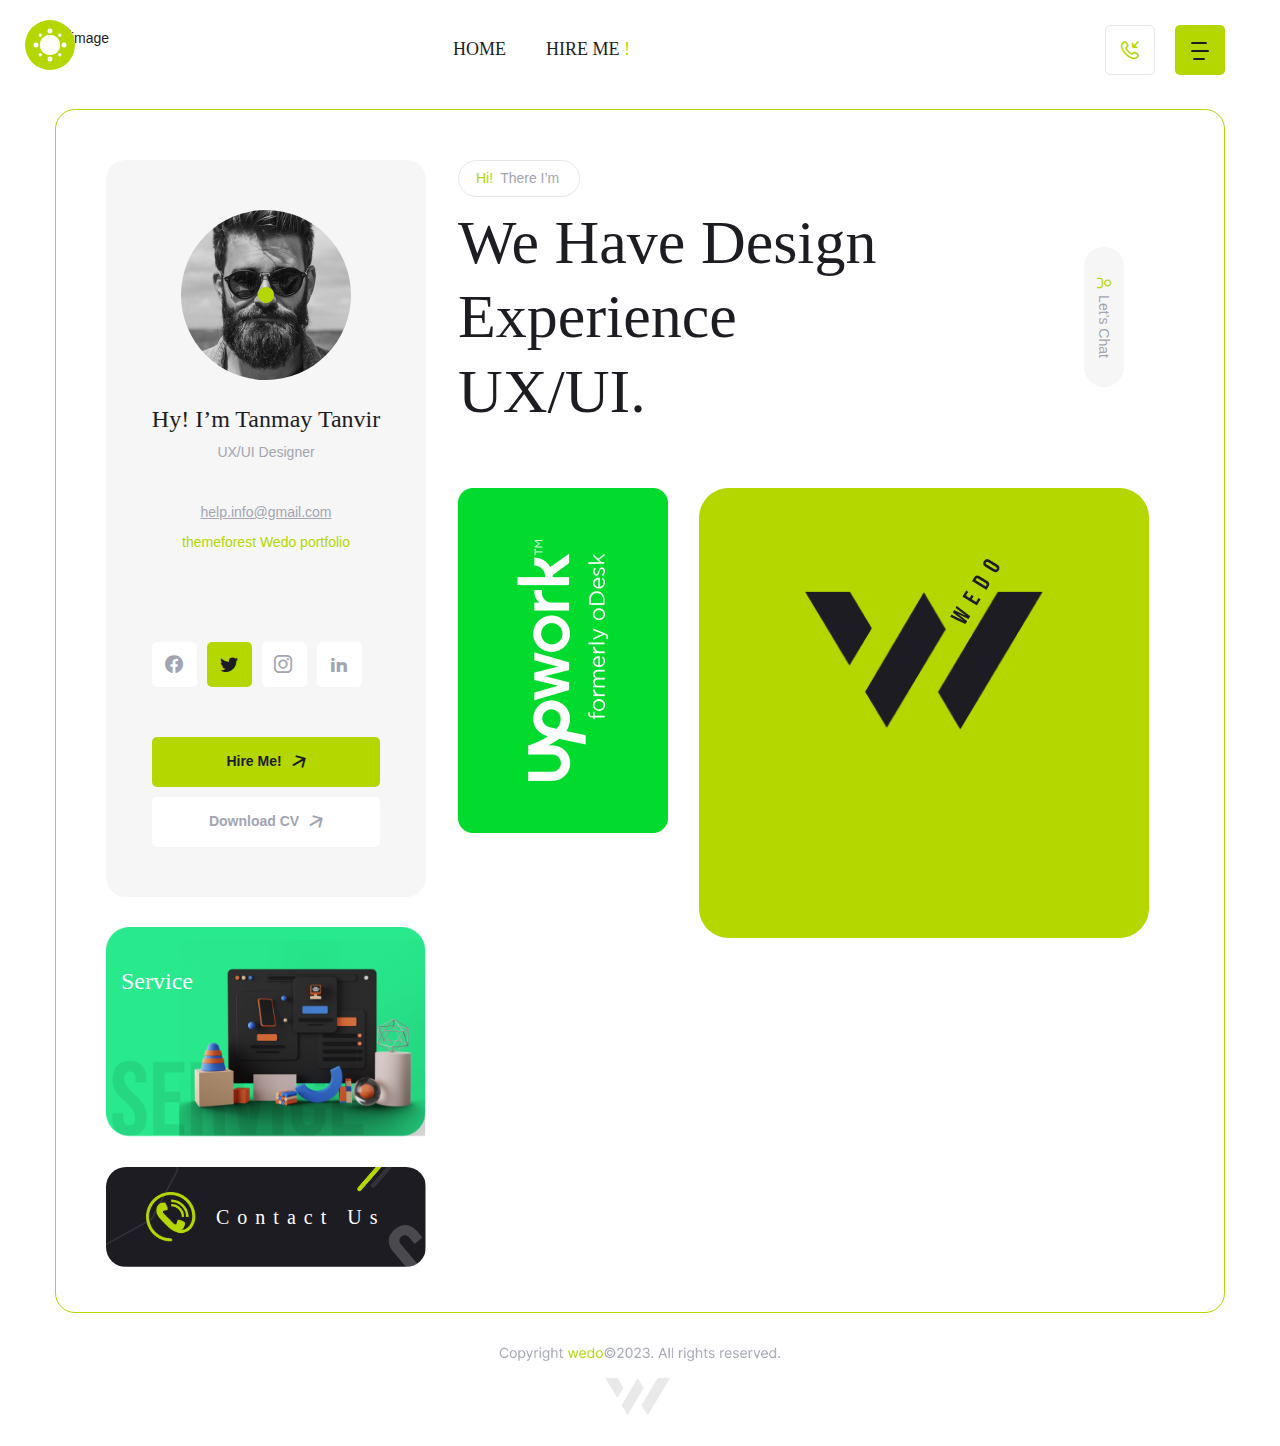
==== commit e8ee22f7: "update" ====
--- a/index.html
+++ b/index.html
@@ -38,6 +38,13 @@
 
 <body>
 
+  <!-- Preloader-->
+  <div class="preloader">
+    <div class="preloader-block">
+      <div class="preloader-icon"><span class="loading-dot loading-dot-1"></span><span class="loading-dot loading-dot-2"></span><span class="loading-dot loading-dot-3"></span></div>
+    </div>
+  </div>
+  <div id="overlay-effect"></div>
 
   <!-- Header -->
   <header id="header" class="header header-default">
@@ -89,8 +96,8 @@
             </div>
             <ul class="menu-content">
               <li><a class="scroll-to active" href="./index.html">HOME</a></li>
-              <li><a href="./about-us.html">ONE PAGE</a></li>
-              <li><a href="#">SERVICE</a></li>
+              <li><a href="#about">ABOUT</a></li>
+              <li><a href="#service">SERVICE</a></li>
               <li><a href="#">PRICE TABLE</a></li>
               <li><a href="#">SKILLS</a></li>
               <li><a href="#">PORTFOLIO</a></li>
@@ -130,7 +137,7 @@
   <section>
     <div class="tf-container">
       <div class="wrapper wrap-home">
-        <div class="grid-container">
+        <!-- <div class="grid-container">
           <div class="grid-item-1">
             <div class="sticky-sidebar">
               <div class="avatar">
@@ -176,24 +183,7 @@
               </div>
             </div>
           </div>
-          <div class="grid-item-3">
-            <div class="top">
-              <a href="#"><img class="img-1" src="images/home/img-1.png" alt="image"></a>
-              <a href="#"><img class="img-2" src="images/home/img-2.png" alt="image"></a>
-            </div>
-            <div class="bottom">
-              <div class="inner-left">
-                <a href="#"><img class="img-1" src="images/home/img-3.png" alt="image"></a>
-              </div>
-              <div class="inner-right">
-                <a href="#"><img class="img-1" src="images/home/img-5.png" alt="image"></a>
-                <a href="#"><img class="img-2" src="images/home/img-4.png" alt="image"></a>
-                <a href="#"><img class="img-2" src="images/home/img-6.png" alt="image"></a>
-
-
-              </div>
-            </div>
-          </div>
+      
           <div class="grid-item-4">
             <a href="#"><img class="img-1" src="images/home/img-7.png" alt="image"></a>
             <a href="#"><img class="img-2" src="images/home/img-8.png" alt="image"></a>
@@ -208,7 +198,241 @@
             <a href="#"><img class="img-2" src="images/home/img-11.png" alt="image"></a>
             <a href="#"><img class="img-3" src="images/home/img-10.png" alt="image"></a>
           </div>
+        </div> -->
+        <div class="group-4-8">
+          <div class="cl4">
+            <div class="sticky-sidebar">
+              <div class="avatar">
+                <img src="images/avatar/avt-1.png" alt="image">
+              </div>
+              <div class="profile">
+                <div class="top">
+                  <h3><a href="#">Hy! I’m Tanmay Tanvir</a></h3>
+                  <p>UX/UI Designer</p>
+                </div>
+                <div class="content">
+                  <p class="mail"><a href="#">help.info@gmail.com</a></p>
+                  <p>themeforest Wedo portfolio</p>
+                  <ul class="wd-social-icon m-top">
+                    <li><a href="#"><i class="icon-facebook1"></i></a></li>
+                    <li><a href="#" class="active"><i class="icon-twitter"></i></a></li>
+                    <li><a href="#"><i class="icon-instagram"></i></a></li>
+                    <li><a href="#"><i class="icon-linkedin"></i></a></li>
+                  </ul>
+                </div>
+                <div class="bottom">
+                  <a class="btn-profile active" href="#">Hire Me!<span class="icon-arrow"></span></a>
+                  <a class="btn-profile" href="#">Download CV <span class="icon-arrow"></span></a>
+                </div>
+              </div>
+            </div>
+            <ul class="menu-content img-box-sidebar">
+              <li><a href="#service" class="img-inner-top"><img src="images/home/img-13.png" alt="image"> <h4>Service</h4></a></li>
+              <li><a href="#contact" class="img-inner-bottom"><img src="images/home/icon-phone.png" alt="image"> <h3>Contact Us</h3> </a></li> 
+            </ul>
+          </div>
+            <!-- home -->
+          <div class="cl8">
+            <div class="home-box wedo-section animated" id="home">
+              <div class="wrap-title">
+                <div class="note">
+                  <span>Hi!</span>
+                  &ensp;
+                  <p>There I’m</p>
+                </div>
+                <div class="box-title">
+                  <h1 class="title">
+                    We Have Design Experience UX/UI.
+                  </h1>
+                  <div class="tag">
+                    <a href="#"><i class="icon-user icon"></i>Let’s Chat</a>
+  
+                  </div>
+                </div>
+              </div>
+              <div class="content">
+                <div class="inner-left">
+                  <div class="img-top">
+                    <ul class="menu-content box-image">
+                      <li>
+                        <a href="#"><img class="img-1" src="images/home/img-1.png" alt="image"></a>
+                      </li>
+                      <li>
+                        <a href="#about"><img class="img-2" src="images/home/img-2.png" alt="image"></a>
+                      </li> 
+                    </ul>
+                  </div>
+                  <div class="img-content"></div>
+                  <div class="img-bottom"></div>
+                </div>
+                <div class="inner-right">
+
+                </div>
+              </div>
+            </div>
+          </div>
+          <!-- end -->
+          <!-- about us -->
+          <div class="cl8">
+              <div class="wedo-section" id="about">
+                <div class="about-wrap">
+                <div class="wrap-title">
+                  <div class="note">
+                    <span class="icon-user icon"></span>
+                    <span>Hi!</span>
+                    &ensp;
+                    <p>About Me</p>
+                  </div>
+                  <div class="box-title">
+                    <h1 class="title">
+                      About Me<span>!</span>
+                    </h1>
+                    <img class="logo" src="images/logo-2.png" alt="image">
+                  </div>
+  
+                  <p>
+                    Nullam dui dui, cursus at velit sit amet, condimentum aliquam nisi. Facilisis nibh vitae enim viverra
+                    mattis. Proin purus tortor, aliquet vel, ullamcorper consequat felis. Nullam tincidunt finibus
+                    pretium. auctor vitae nulla a tristique. Vestibulum viverra ipsum.
+                  </p>
+                  <p>Integer non sapien justo. Fusce feugiat viverra tellus, eu interdum enim varius nec. Etiam laoreet
+                    augue mauris, sit amet convallis nibh congue id. Fusce justo leo, imperdiet a massa id, lacinia mollis
+                    diam. Vestibulum commodo euismod mauris. Suspendisse accumsan volutpat nibh at dictum. Cras
+                    condimentum leo justo, ut venenatis mauris tempor.</p>
+                </div>
+                <table class="content">
+  
+                  <tr>
+                    <td class="br-left">
+                      <h4>Name</h4>
+                      <p>Donald L. Juarez</p>
+                    </td>
+                    <td>
+                      <h4>Phone</h4>
+                      <p>+99 (555) 666 88 55</p>
+                    </td>
+                  </tr>
+                  <tr>
+                    <td class="br-left br-bottom">
+                      <h4>Office</h4>
+                      <p>247/Plot No. 39, New York.</p>
+                    </td>
+                    <td class="br-bottom">
+                      <h4>Experience</h4>
+                      <p>12 Years</p>
+                    </td>
+                  </tr>
+                </table>
+                </div>
+           
+                <div class="resume-wrap">
+                <div class="wrap-title">
+                  <div class="note">
+                    <span class="icon-user icon"></span>
+                    <span>Hi!</span>
+                    &ensp;
+                    <p>Our RESUME</p>
+                  </div>
+                  <div class="box-title">
+                    <h1 class="title">
+                      Resume Me<span>!</span>
+                    </h1>
+  
+                  </div>
+  
+                  <p>
+                    Nullam dui dui, cursus at velit sit amet, condimentum aliquam nisi. Facilisis nibh vitae enim viverra
+                    mattis. Proin purus tortor, aliquet vel, ullamcorper consequat felis. Nullam tincidunt finibus
+                    pretium. auctor vitae nulla a tristique. Vestibulum viverra ipsum.
+                  </p>
+  
+                </div>
+                <div class="row">
+                  <div class="col-lg-12">
+                    <div class="tf-box-resume">
+                      <ul class="inner-left">
+                        <li>University of Pennsylvania</li>
+                        <li>2016</li>
+                      </ul>
+                      <h4 class="inner-right"><a href="#"> Bachelor Degree Of Design</a></h4>
+                    </div>
+                  </div>
+                  <div class="col-lg-12">
+                    <div class="tf-box-resume active">
+                      <ul class="inner-left">
+                        <li>Princeton University</li>
+                        <li>2018</li>
+                      </ul>
+                      <h4 class="inner-right"><a href="#"> Certificate of web Development training</a></h4>
+                    </div>
+                  </div>
+                  <div class="col-lg-12">
+                    <div class="tf-box-resume">
+                      <ul class="inner-left">
+                        <li>Defodil University</li>
+                        <li>2020</li>
+                      </ul>
+                      <h4 class="inner-right"><a href="#"> Certificate of UX/UI training</a></h4>
+                    </div>
+                  </div>
+                  <div class="col-lg-12">
+                    <div class="tf-box-resume">
+                      <ul class="inner-left">
+                        <li>Startart University</li>
+                        <li><span>(Running)</span> 2023</li>
+                      </ul>
+                      <h4 class="inner-right"><a href="#"> Certificate of Java training</a></h4>
+                    </div>
+                  </div>
+                </div>
+  
+                </div>
+            
+                <div class="banner-light">
+                  <div class="item wrap-counter">
+                    <img src="images/service/img-9.png" alt="image">
+                    <h4><a href="#" class="counter-number" data-speed="5000" data-to="95"></a><span>% Figma</span></h4>
+                  </div>
+                    <div class="item wrap-counter">
+                    <img src="images/service/img-8.png" alt="image">
+                    <h4><a href="#" class="counter-number" data-speed="5000" data-to="65"></a><span>% Bootstrap</span></h4>
+                  </div>
+                  <div class="item wrap-counter">
+                    <img src="images/service/img-2.png" alt="image">
+                    <h4><a href="#" class="counter-number" data-speed="5000" data-to="85"></a><span>% Sketch</span></h4>
+                  </div>
+                  <div class="item wrap-counter">
+                    <img src="images/service/img-7.png" alt="image">
+                    <h4><a href="#" class="counter-number" data-speed="5000" data-to="90"></a><span>% XD</span></h4>
+                  </div>
+                </div>
+                <div class="banner banner-dark">
+                  <div class="item wrap-counter">
+                    <img src="images/service/img-9.png" alt="image">
+                    <h4><a href="#" class="counter-number" data-speed="5000" data-to="95"></a><span>% Figma</span></h4>
+                  </div>
+                    <div class="item wrap-counter">
+                    <img src="images/service/img-8.png" alt="image">
+                    <h4><a href="#" class="counter-number" data-speed="5000" data-to="65"></a><span>% Bootstrap</span></h4>
+                  </div>
+                  <div class="item wrap-counter">
+                    <img src="images/service/img-2.png" alt="image">
+                    <h4><a href="#" class="counter-number" data-speed="5000" data-to="85"></a><span>% Sketch</span></h4>
+                  </div>
+                  <div class="item wrap-counter">
+                    <img src="images/service/img-7.png" alt="image">
+                    <h4><a href="#" class="counter-number" data-speed="5000" data-to="90"></a><span>% XD</span></h4>
+                  </div>
+                </div>
+              </div>
+          </div>
+          <!-- end -->
         </div>
+
+
+
+
+
       </div>
 
     </div>
@@ -223,7 +447,6 @@
         <img class="logo-footer-dark" src="images/footer.png" alt="images">
       </div>
     </div>
-
   </footer>
   <!-- End footer -->
   <script src="javascript/jquery.min.js"></script>
--- a/stylesheets/shortcodes.css
+++ b/stylesheets/shortcodes.css
@@ -70,7 +70,7 @@
     bottom: 0;
     margin: auto;
     overflow: hidden;
-    animation: circle 4s linear infinite;
+    animation: circle 6s linear infinite;
 }
 
 .sticky-sidebar .avatar img {
@@ -1488,20 +1488,20 @@
     grid-column: 2 / 5;
 }
 
-.grid-item-2 .box-title {
+.home-box .box-title {
     margin-bottom: 60px;
 }
 
-.grid-item-2 .box-title .title {
+.home-box .box-title .title {
     flex: 2;
 }
 
-.grid-item-2 .box-title .tag {
+.home-box .box-title .tag {
     flex: 1;
     text-align: end;
 }
 
-.grid-item-2 .box-title .tag a {
+.home-box .box-title .tag a {
     background: #f6f6f6;
     border-radius: 50px;
     transform: rotate(90deg);
@@ -1513,7 +1513,7 @@
     color: var(--primary-color);
 }
 
-.grid-item-2 .box-title .tag a i {
+.home-box .box-title .tag a i {
     margin-right: 5px;
 }
 
@@ -1691,7 +1691,7 @@
     border: 1px solid var(--color-dark);
 }
 
-.is-dark .grid-item-2 .box-title .tag a {
+.is-dark .home-box .box-title .tag a {
     background: rgba(255, 255, 255, 0.1);
 }
 
@@ -1743,4 +1743,58 @@
 
 .is-dark #about .banner-dark {
     display: flex;
-}+}
+
+/* home page */
+.img-box-sidebar {
+    margin: 30px 0px 25px;
+}
+
+.img-box-sidebar .img-inner-top {
+    display: inline-block;
+    position: relative;
+}
+
+.img-box-sidebar .img-inner-top h4 {
+    position: absolute;
+    top: 40px;
+    left: 15px;
+    font-size: 24px;
+    color: var(--color-white);
+}
+
+.img-box-sidebar .img-inner-bottom {
+    display: inline-flex;
+    gap: 20px;
+    background: url(../images/home/img-12.png);
+    padding: 25px 40px 25px;
+    background-size: contain;
+    background-repeat: no-repeat;
+    align-items: center;
+    border-radius: 20px;
+    width: 100%;
+}
+
+.img-box-sidebar .img-inner-bottom h3 {
+    letter-spacing: 0.4em;
+    text-transform: capitalize;
+    font-size: 20px;
+    line-height: 26px;
+    color: var(--color-white);
+}
+
+.img-box-sidebar .img-inner-bottom img {
+    width: 50px;
+    height: 50px;
+}
+
+.home-box .img-top .box-image {
+    display: flex;
+    gap: 30px;
+}
+
+.home-box .img-top .box-image a {
+    display: inline-block;
+}
+
+.home-box .img-top .box-image .img-1 {}--- a/stylesheets/style.css
+++ b/stylesheets/style.css
@@ -325,6 +325,7 @@
     color: var(--primary-color);
     font-size: 16px;
     line-height: 30px;
+    margin: 0;
 }
 
 h1,
@@ -693,7 +694,7 @@
     position: absolute;
     inset: 85px 13px 0px;
     background-color: rgba(26, 25, 30, 0.9);
-    min-height: 1160px;
+    /* min-height: 1160px; */
     z-index: 999;
     border-radius: 20px;
     opacity: 0;
@@ -901,12 +902,11 @@
     color: var(--title-light);
 }
 
-.menu-popup .menu-content {
-    border-bottom: 1px solid var(--title-light);
-}
-
-.menu-popup .menu-content li {
-    padding-bottom: 20px;
+.menu-popup .menu-content li a {
+    font: 30px/30px 'Bebas Neue', cursive;
+    font-size: 32px;
+    line-height: 68px;
+    color: var(--title-light);
 }
 
 .menu-popup .menu-content li a:hover {
@@ -923,12 +923,15 @@
     display: flex;
     align-items: center;
     gap: 20px;
+    cursor: pointer;
 }
 
 .menu-popup .menu-right .icon-close span {
     font-family: 'Bebas Neue', cursive;
+    letter-spacing: 0.6em;
     font-size: 14px;
     line-height: 17px;
+    color: var(--title-light);
 }
 
 .title-button-group {
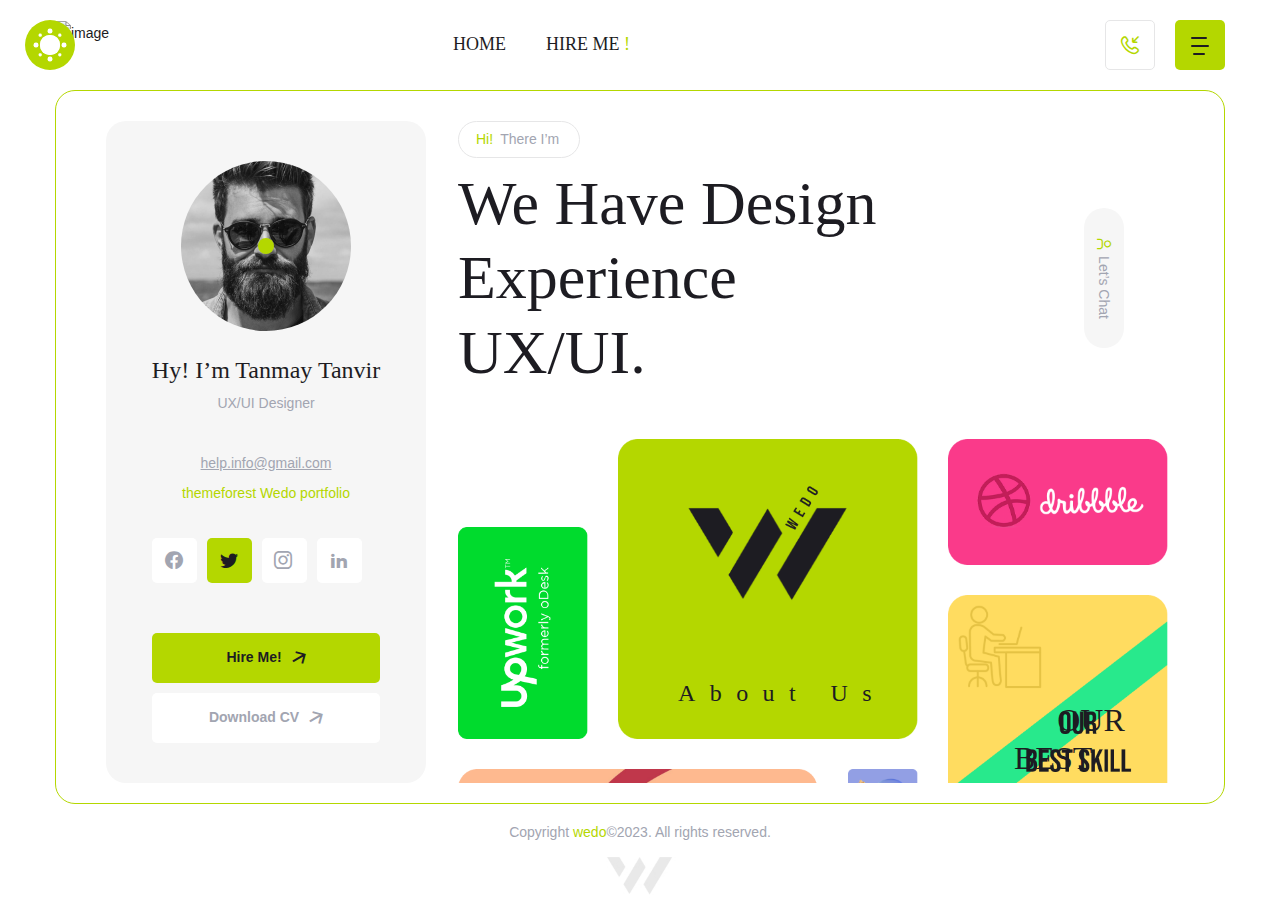
==== commit b9ac0cf4: "update" ====
--- a/index.html
+++ b/index.html
@@ -36,7 +36,7 @@
 
 </head>
 
-<body>
+<body class="tf-fullscreen">
 
   <!-- Preloader-->
   <div class="preloader">
@@ -98,11 +98,12 @@
               <li><a class="scroll-to active" href="./index.html">HOME</a></li>
               <li><a href="#about">ABOUT</a></li>
               <li><a href="#service">SERVICE</a></li>
-              <li><a href="#">PRICE TABLE</a></li>
-              <li><a href="#">SKILLS</a></li>
-              <li><a href="#">PORTFOLIO</a></li>
-              <li><a href="#">TESTIMONIAL</a></li>
-              <li><a href="#">CONTACT</a></li>
+              <li><a href="#pricing">PRICE TABLE</a></li>
+              <li><a href="#skill">SKILLS</a></li>
+              <li><a href="#portfolio">PORTFOLIO</a></li>
+              <li><a href="#blog">BLOG</a></li>
+              <li><a href="#testimonials">TESTIMONIAL</a></li>
+              <li><a href="#contact">CONTACT</a></li>
             </ul>
 
             <div class="menu-right">
@@ -137,8 +138,8 @@
   <section>
     <div class="tf-container">
       <div class="wrapper wrap-home">
-        <!-- <div class="grid-container">
-          <div class="grid-item-1">
+        <div class="group-4-8">
+          <div class="cl4">
             <div class="sticky-sidebar">
               <div class="avatar">
                 <img src="images/avatar/avt-1.png" alt="image">
@@ -164,74 +165,12 @@
                 </div>
               </div>
             </div>
-          </div>
-          <div class="grid-item-2">
-            <div class="wrap-title">
-              <div class="note">
-                <span>Hi!</span>
-                &ensp;
-                <p>There I’m</p>
-              </div>
-              <div class="box-title">
-                <h1 class="title">
-                  We Have Design Experience UX/UI.
-                </h1>
-                <div class="tag">
-                  <a href="#"><i class="icon-user icon"></i>Let’s Chat</a>
-
-                </div>
-              </div>
-            </div>
-          </div>
-      
-          <div class="grid-item-4">
-            <a href="#"><img class="img-1" src="images/home/img-7.png" alt="image"></a>
-            <a href="#"><img class="img-2" src="images/home/img-8.png" alt="image"></a>
-            <a href="#"><img class="img-3" src="images/home/img-9.png" alt="image"></a>
-
-          </div>
-          <div class="grid-item-5">
-            <a href="#"><img src="images/home/img-13.png" alt="image"></a>
-          </div>
-          <div class="grid-item-6">
-            <a href="#"><img class="img-1" src="images/home/img-12.png" alt="image"></a>
-            <a href="#"><img class="img-2" src="images/home/img-11.png" alt="image"></a>
-            <a href="#"><img class="img-3" src="images/home/img-10.png" alt="image"></a>
-          </div>
-        </div> -->
-        <div class="group-4-8">
-          <div class="cl4">
-            <div class="sticky-sidebar">
-              <div class="avatar">
-                <img src="images/avatar/avt-1.png" alt="image">
-              </div>
-              <div class="profile">
-                <div class="top">
-                  <h3><a href="#">Hy! I’m Tanmay Tanvir</a></h3>
-                  <p>UX/UI Designer</p>
-                </div>
-                <div class="content">
-                  <p class="mail"><a href="#">help.info@gmail.com</a></p>
-                  <p>themeforest Wedo portfolio</p>
-                  <ul class="wd-social-icon m-top">
-                    <li><a href="#"><i class="icon-facebook1"></i></a></li>
-                    <li><a href="#" class="active"><i class="icon-twitter"></i></a></li>
-                    <li><a href="#"><i class="icon-instagram"></i></a></li>
-                    <li><a href="#"><i class="icon-linkedin"></i></a></li>
-                  </ul>
-                </div>
-                <div class="bottom">
-                  <a class="btn-profile active" href="#">Hire Me!<span class="icon-arrow"></span></a>
-                  <a class="btn-profile" href="#">Download CV <span class="icon-arrow"></span></a>
-                </div>
-              </div>
-            </div>
-            <ul class="menu-content img-box-sidebar">
+            <!-- <ul class="menu-content img-box-sidebar">
               <li><a href="#service" class="img-inner-top"><img src="images/home/img-13.png" alt="image"> <h4>Service</h4></a></li>
               <li><a href="#contact" class="img-inner-bottom"><img src="images/home/icon-phone.png" alt="image"> <h3>Contact Us</h3> </a></li> 
-            </ul>
+            </ul> -->
           </div>
-            <!-- home -->
+          <!-- home -->
           <div class="cl8">
             <div class="home-box wedo-section animated" id="home">
               <div class="wrap-title">
@@ -258,15 +197,35 @@
                         <a href="#"><img class="img-1" src="images/home/img-1.png" alt="image"></a>
                       </li>
                       <li>
-                        <a href="#about"><img class="img-2" src="images/home/img-2.png" alt="image"></a>
+                        <a href="#about" class="img-about"><img src="images/home/img-2.png" alt="image"> <h4>About Us</h4></a>
                       </li> 
                     </ul>
                   </div>
-                  <div class="img-content"></div>
-                  <div class="img-bottom"></div>
+                  <div class="img-content">
+                    <ul class="menu-content box-image">
+                      <li>
+                        <a href="#portfolio" class="img-portfolio"><img src="images/home/img-3.png" alt="image"><h4><p>OUR</p><p>Portfolio</p></h4></a>
+                      </li>
+                      <li>
+                        <ul class="icon-social">
+                          <li><a href="#" class="img-1" ><img src="images/home/img-5.png" alt="image"> </a> </li>
+                          <li><a href="#" ><img src="images/home/img-4.png" alt="image"> </a> </li>
+                          <li><a href="#" ><img src="images/home/img-6.png" alt="image"> </a> </li>
+                        </ul>
+                      </li> 
+                    </ul>
+                  </div>
+                  <div class="img-bottom">
+                    <a href="#"><img src="images/home/img-11.png" alt="image"></a>
+                    <a href="#"><h4>What Client </h4><p>Says?</p></a>
+                  </div>
                 </div>
                 <div class="inner-right">
-
+                  <ul class="menu-content box-image">
+                    <li class="top"><a href="#"><img src="images/home/img-7.png" alt="image"></a></li>
+                    <li class="inner"><a href="#skill"><img src="images/home/img-8.png" alt="image"><h4><p>OUR</p><p>BEST SKILL</p></h4></a></li>
+                    <li class="bottom"><a href="#blog"><img src="images/home/img-9.png" alt="image"><h4>news BLOG</h4></a></li>
+                  </ul>   
                 </div>
               </div>
             </div>
@@ -427,12 +386,1073 @@
               </div>
           </div>
           <!-- end -->
+          <!-- service -->
+          <div class="cl8">
+            <div class="service-wrap wedo-section" id="service">
+              <div class="wrap-title">
+                <div class="note">
+                  <span class="icon-settings icon"></span>
+                  <span>Hi!</span>
+                  &ensp;
+                  <p>Service Hare</p>
+                </div>
+                <div class="box-title">
+                  <h1 class="title">
+                    Best Of Service<span>.</span>
+                  </h1>
+                  <img class="logo" src="images/logo-2.png" alt="image">
+                </div>
+
+                <p>
+                  Nullam dui dui, cursus at velit sit amet, condimentum aliquam nisi. Facilisis nibh vitae enim viverra
+                  mattis. Proin purus tortor, aliquet vel, ullamcorper consequat felis.Integer non sapien justo. Fusce
+                  feugiat viverra tellus, eu interdum enim varius nec. Etiam laoreet augue mauris, sit amet convallis
+                  nibh
+                </p>
+              </div>
+              <div class="row">
+                <div class="col-lg-12">
+                  <div class="tf-service">
+                    <div class="title">
+                      <p>Themeforest Project</p>
+                      <span>(35 - Project)</span>
+                    </div>
+                    <div class="content">
+                      <h4><a href="#">Figma Files and Templates</a></h4>
+                      <p>Nullam dui dui, cursus at velit sit amet, condimentum aliquam nisi.</p>
+                    </div>
+                    <div class="image">
+                      <img src="images/service/img-1.png" alt="image">
+                    </div>
+                  </div>
+                </div>
+                <!-- box 2 -->
+                <div class="col-lg-12">
+                  <div class="tf-service">
+                    <div class="title">
+                      <p>graphicriver Project</p>
+                      <span>(35 - Project)</span>
+                    </div>
+                    <div class="content">
+                      <h4><a href="#">Sketch Files and Templates</a></h4>
+                      <p>Nullam dui dui, cursus at velit sit amet, condimentum aliquam nisi.</p>
+                    </div>
+                    <div class="image">
+                      <img src="images/service/img-2.png" alt="image">
+                    </div>
+                  </div>
+                </div>
+                <!-- end -->
+                <!-- box 3 -->
+                <div class="col-lg-12">
+                  <div class="tf-service">
+                    <div class="title">
+                      <p>photodune Project</p>
+                      <span>(35 - Project)</span>
+                    </div>
+                    <div class="content">
+                      <h4><a href="#">XD Files and Templates</a></h4>
+                      <p>Nullam dui dui, cursus at velit sit amet, condimentum aliquam nisi.</p>
+                    </div>
+                    <div class="image">
+                      <img src="images/service/img-3.png" alt="image">
+                    </div>
+                  </div>
+                </div>
+                <!-- end -->
+                <!-- box 4 -->
+                <div class="col-lg-12">
+                  <div class="tf-service">
+                    <div class="title">
+                      <p>3docean Project</p>
+                      <span>(35 - Project)</span>
+                    </div>
+                    <div class="content">
+                      <h4><a href="#">Bootstrap Files and Templates</a></h4>
+                      <p>Nullam dui dui, cursus at velit sit amet, condimentum aliquam nisi.</p>
+                    </div>
+                    <div class="image">
+                      <img src="images/service/img-4.png" alt="image">
+                    </div>
+                  </div>
+                </div>
+                <!-- end -->
+                <!-- box 5 -->
+                <div class="col-lg-12">
+                  <div class="tf-service">
+                    <div class="title">
+                      <p>codecanyon Project</p>
+                      <span>(35 - Project)</span>
+                    </div>
+                    <div class="content">
+                      <h4><a href="#">PSD Files and Templates</a></h4>
+                      <p>Nullam dui dui, cursus at velit sit amet, condimentum aliquam nisi.</p>
+                    </div>
+                    <div class="image">
+                      <img src="images/service/img-5.png" alt="image">
+                    </div>
+                  </div>
+                </div>
+                <!-- end -->
+                <!-- box 6 -->
+                <div class="col-lg-12">
+                  <div class="tf-service last">
+                    <div class="title">
+                      <p>Web Themes & Templates</p>
+                      <span>(35 - Project)</span>
+                    </div>
+                    <div class="content">
+                      <h4><a href="#">HTML Files and Templates </a></h4>
+                      <p>Nullam dui dui, cursus at velit sit amet, condimentum aliquam nisi.</p>
+                    </div>
+                    <div class="image">
+                      <img src="images/service/img-6.png" alt="image">
+                    </div>
+                  </div>
+                </div>
+                <!-- end -->
+                <div class="col-lg-12">
+                  <a class="btn-profile btn-service" href="#">Load More <span class="icon-arrow"></span></a>
+
+                </div>
+
+                <!-- count -->
+                <div class="col-lg-4">
+                  <div class="tf-count">
+                    <div class="count">
+                      <h4 class="wrap-counter"><span class="number">31.2</span>K</h4>    
+                    </div>
+                    <ul class="count-desc">
+                      <li>Product Sale Per Day</li>
+                      <li>Using Out Tools.</li>
+                    </ul>
+                  </div>
+                </div>
+                <div class="col-lg-4">
+                  <div class="tf-count">
+                    <div class="count">
+                      <h4 class="wrap-counter"><span class="number">2.3</span>M</h4>    
+                    </div>
+                    <ul class="count-desc">
+                      <li>Downloaded Total In</li>
+                      <li>2018-2022.</li>
+                    </ul>
+                  </div>
+                </div>
+                <div class="col-lg-4">
+                  <div class="tf-count">
+                    <div class="count">
+                      <h4 class="wrap-counter"><span class="number">50</span>M</h4>    
+                    </div>
+                    <ul class="count-desc">
+                      <li>Trusted By Customers</li>
+                      <li>Worldwide Over.</li>
+                    </ul>
+                  </div>
+                </div>
+              </div>
+            </div>
+          </div>
+          <!-- end -->
+          <!-- price-table -->
+          <div class="cl8">
+            <div class="pricing-wrap wedo-section" id="pricing">
+              <div class="wrap-title">
+                <div class="note">
+                  <span class="icon-vector-4 icon"></span>
+                  <span>Hi!</span>
+                  &ensp;
+                  <p>Price Table</p>
+                </div>
+                <div class="box-title">
+                  <h1 class="title">
+                    Price Table<span>.</span>
+                  </h1>
+                  <img class="logo" src="images/logo-2.png" alt="image">
+                </div>
+                
+                <p>Nullam dui dui, cursus at velit sit amet, condimentum aliquam nisi. Facilisis nibh vitae
+                   enim viverra mattis. Proin purus tortor, aliquet vel, ullamcorper consequat felis.</p>
+              </div>
+              <div class="group-col-2 content">
+                <div class="cl2">
+                  <div class="box-pricing">
+                    <div class="archive-top">
+                      <div class="inner-left">
+                        <p>0.99<span>m</span></p>
+                        <h4><a href="#"> Regular Plan</a></h4>
+                        <div class="icon">
+                          <span class="icon-vector-3 icon"></span>
+                        </div>
+                      </div>
+                      <ul class="inner-right list-desc">
+                        <li>1K Followers</li>
+                        <li>20M Ops/Month</li>
+                        <li>Email Support </li>
+                        <li class="bland">30 Days Analytics</li>
+                        <li class="bland">Free Email</li>
+                        <li class="bland">Free Domain</li>
+                        <li class="bland">Free Bandwidth</li>
+                      </ul>
+                    </div>
+                    <div class="archive-bottom">
+                        <p>Start 1 Month free Trial<span class="icon-arrow"></span></p>
+                    </div>
+                  </div>
+                </div>
+                <!-- box 2 -->
+                <div class="cl2">
+                  <div class="box-pricing active">
+                    <div class="archive-top">
+                      <div class="inner-left">
+                        <p>0.99<span>m</span></p>
+                        <h4><a href="#">Sliver Plan</a></h4>
+                        <div class="icon">
+                          <span class="icon-dollar icon"></span>
+                        </div>
+                      </div>
+                      <ul class="inner-right list-desc">
+                        <li>1K Followers</li>
+                        <li>20M Ops/Month</li>
+                        <li>Email Support </li>
+                        <li class="bland">30 Days Analytics</li>
+                        <li class="bland">Free Email</li>
+                        <li class="bland">Free Domain</li>
+                        <li class="bland">Free Bandwidth</li>
+                      </ul>
+                    </div>
+                    <div class="archive-bottom">
+                        <p>Start 1 Month free Trial<span class="icon-arrow"></span></p>
+                    </div>
+                  </div>
+                </div>
+                <!-- end -->
+                <!-- box 3 -->
+                <div class="cl2">
+                  <div class="box-pricing cart">
+                    <div class="archive-top">
+                      <div class="inner-left">
+                        <p>0.99<span>m</span></p>
+                        <h4><a href="#">Gold Plan</a></h4>
+                        <div class="icon">
+                          <span class="icon-vector-4 icon"></span>
+                        </div>
+                      </div>
+                      <ul class="inner-right list-desc">
+                        <li>1K Followers</li>
+                        <li>20M Ops/Month</li>
+                        <li>Email Support </li>
+                        <li class="bland">30 Days Analytics</li>
+                        <li class="bland">Free Email</li>
+                        <li class="bland">Free Domain</li>
+                        <li class="bland">Free Bandwidth</li>
+                      </ul>
+                    </div>
+                    <div class="archive-bottom">
+                        <p>Start 1 Month free Trial<span class="icon-arrow"></span></p>
+                    </div>
+                  </div>
+                </div>
+                <!-- end -->
+                <!-- box 4 -->
+                <div class="cl2">
+                  <div class="box-pricing">
+                    <div class="archive-top">
+                      <div class="inner-left">
+                        <p>0.99<span>m</span></p>
+                        <h4><a href="#">Multi Plan</a></h4>
+                        <div class="icon">
+                          <span class="icon-vector-2 icon"></span>
+                        </div>
+                      </div>
+                      <ul class="inner-right list-desc">
+                        <li>1K Followers</li>
+                        <li>20M Ops/Month</li>
+                        <li>Email Support </li>
+                        <li class="bland">30 Days Analytics</li>
+                        <li class="bland">Free Email</li>
+                        <li class="bland">Free Domain</li>
+                        <li class="bland">Free Bandwidth</li>
+                      </ul>
+                    </div>
+                    <div class="archive-bottom">
+                        <p>Start 1 Month free Trial<span class="icon-arrow"></span></p>
+                    </div>
+                  </div>
+                </div>
+                <!-- end -->
+              </div>
+            </div>
+          </div>
+          <!-- end -->
+          <!-- skill -->
+          <div class="cl8">
+            <div class="skill-wrap wedo-section" id="skill">
+              <div class="wrap-title">
+                <div class="note">
+                  <span class="icon-icon-6 icon"></span>
+                  <span>Hi!</span>
+                  &ensp;
+                  <p>Our Skill</p>
+                </div>
+                <div class="box-title">
+                  <h1 class="title">
+                    The skills I have so far and the market for my skills<span>.</span>
+                  </h1>
+                  <img class="logo" src="images/logo-2.png" alt="image">
+                </div>
+
+                <p>
+                  Nullam dui dui, cursus at velit sit amet, condimentum aliquam nisi. Facilisis nibh vitae enim viverra
+                  mattis. Proin purus tortor, aliquet vel, ullamcorper consequat felis.Integer non sapien justo. Fusce
+                  feugiat viverra tellus, eu interdum enim varius nec. Etiam laoreet augue mauris, sit amet convallis
+                  nibh
+                </p>
+              </div>
+              
+                <div class="tf-skill-bar">
+                    <div class="progress-item">
+                        <h4>design</h4>
+                        <div class="inner-skill">
+                            <div class="rank-skill skill-1">90%</div>
+                            <div class="progress-value item1"></div>
+                        </div>
+                    </div>
+                        
+                    <div class="progress-item">
+                        <h4>art direction</h4>
+                        <div class="inner-skill">
+                            <div class="rank-skill skill-2">95%</div>
+                            <div class="progress-value item2"></div>
+                        </div>
+                    </div>
+                        
+                    <div class="progress-item">
+                        <h4>branding</h4>
+                        <div class="inner-skill">
+                            <div class="rank-skill skill-3">93%</div>
+                            <div class="progress-value item3"></div>
+                        </div>    
+                    </div>  
+                        
+                    <div class="progress-item">
+                        <h4>website design</h4>
+                        <div class="inner-skill">
+                            <div class="rank-skill skill-4">80%</div>
+                            <div class="progress-value item4"></div>
+                       </div>                     
+                    </div>
+                        
+                    <div class="progress-item">
+                        <h4>UX/UI design</h4>
+                        <div class="inner-skill">
+                            <div class="rank-skill skill-5">90%</div>
+                            <div class="progress-value item5"></div>
+                        </div>
+                    </div>
+                </div>
+          
+            </div>
+          </div>
+          <!-- portfolio -->
+          <div class="cl8">
+            <div class="portfolio-wrap wedo-section" id="portfolio">
+              <div class="wrap-title">
+                <div class="note">
+                  <span class="icon-icon-7 icon"></span>
+                  <span>Hi!</span>
+                  &ensp;
+                  <p>Our Portfolio</p>
+                </div>
+                <div class="box-title">
+                  <h1 class="title">
+                    Our Portfolio<span>.</span>
+                  </h1>
+                  <img class="logo" src="images/logo-2.png" alt="image">
+                </div>
+                
+                <p>Nullam dui dui, cursus at velit sit amet, condimentum aliquam nisi. Facilisis nibh vitae
+                   enim viverra mattis. Proin purus tortor, aliquet vel, ullamcorper consequat felis.</p>
+              </div>
+              <div class="group-col-2 content">
+                <div class="cl2">
+                  <div class="box-portfolio">
+                    <div class="img-portfolio">
+                      <img src="images/portfolio/img-1.jpg" alt="image">
+                    </div>
+                    <div class="content">
+                      <p>Figma Design</p>
+                      <h4><a href="./portfolio-details-01.html">magazine front design 
+                        <svg width="20" height="18" viewBox="0 0 20 18" fill="none" xmlns="http://www.w3.org/2000/svg">
+                          <path d="M0.922649 17.1544L18.5417 2.37029M18.5417 2.37029L17.628 11.3936M18.5417 2.37029L9.49675 1.70317" stroke="#1D1C22" stroke-opacity="0.1" stroke-width="2"/>
+                          </svg>
+                        </a></h4>
+                    </div>
+                    
+                  </div>
+                </div>
+                <!-- box 2 -->
+                <div class="cl2">
+                  <div class="box-portfolio">
+                    <div class="img-portfolio">
+                      <img src="images/portfolio/img-2.jpg" alt="image">
+                    </div>
+                    <div class="content">
+                      <p>XD Design</p>
+                      <h4><a href="./portfolio-details-01.html">Mineral Water Delivery XD Template
+                        <svg width="20" height="18" viewBox="0 0 20 18" fill="none" xmlns="http://www.w3.org/2000/svg">
+                          <path d="M0.922649 17.1544L18.5417 2.37029M18.5417 2.37029L17.628 11.3936M18.5417 2.37029L9.49675 1.70317" stroke="#1D1C22" stroke-opacity="0.1" stroke-width="2"/>
+                          </svg>
+                        </a></h4>
+                    </div>
+                    
+                  </div>
+                </div>
+                <!-- end -->
+                <!-- box 3 -->
+                <div class="cl2">
+                  <div class="box-portfolio">
+                    <div class="img-portfolio">
+                      <img src="images/portfolio/img-3.jpg" alt="image">
+                    </div>
+                    <div class="content">
+                      <p>PSD Design</p>
+                      <h4><a href="./portfolio-details-01.html">Health & Medical PSD Template
+                        <svg width="20" height="18" viewBox="0 0 20 18" fill="none" xmlns="http://www.w3.org/2000/svg">
+                          <path d="M0.922649 17.1544L18.5417 2.37029M18.5417 2.37029L17.628 11.3936M18.5417 2.37029L9.49675 1.70317" stroke="#1D1C22" stroke-opacity="0.1" stroke-width="2"/>
+                          </svg>
+                        </a></h4>
+                    </div>
+                    
+                  </div>
+                </div>
+                <!-- end -->
+                <!-- box 4 -->
+                <div class="cl2">
+                  <div class="box-portfolio">
+                    <div class="img-portfolio">
+                      <img src="images/portfolio/img-4.jpg" alt="image">
+                    </div>
+                    <div class="content">
+                      <p>HTML Design</p>
+                      <h4><a href="./portfolio-details-01.html">NFT PortFolio Figma Template
+                        <svg width="20" height="18" viewBox="0 0 20 18" fill="none" xmlns="http://www.w3.org/2000/svg">
+                          <path d="M0.922649 17.1544L18.5417 2.37029M18.5417 2.37029L17.628 11.3936M18.5417 2.37029L9.49675 1.70317" stroke="#1D1C22" stroke-opacity="0.1" stroke-width="2"/>
+                          </svg>
+                        </a></h4>
+                    </div>
+                    
+                  </div>
+                </div>
+                <!-- end -->
+                <!-- box 5 -->
+                <div class="cl2">
+                  <div class="box-portfolio">
+                    <div class="img-portfolio">
+                      <img src="images/portfolio/img-5.jpg" alt="image">
+                    </div>
+                    <div class="content">
+                      <p>WordPress</p>
+                      <h4><a href="./portfolio-details-01.html">Personal portfolio WP Theme
+                        <svg width="20" height="18" viewBox="0 0 20 18" fill="none" xmlns="http://www.w3.org/2000/svg">
+                          <path d="M0.922649 17.1544L18.5417 2.37029M18.5417 2.37029L17.628 11.3936M18.5417 2.37029L9.49675 1.70317" stroke="#1D1C22" stroke-opacity="0.1" stroke-width="2"/>
+                          </svg>
+                        </a></h4>
+                    </div>
+                    
+                  </div>
+                </div>
+                <!-- end -->
+                <!-- box 6 -->
+                <div class="cl2">
+                  <div class="box-portfolio">
+                    <div class="img-portfolio">
+                      <img src="images/portfolio/img-1.jpg" alt="image">
+                    </div>
+                    <div class="content">
+                      <p>PHP Design</p>
+                      <h4><a href="./portfolio-details-01.html">Real estate group
+                        <svg width="20" height="18" viewBox="0 0 20 18" fill="none" xmlns="http://www.w3.org/2000/svg">
+                          <path d="M0.922649 17.1544L18.5417 2.37029M18.5417 2.37029L17.628 11.3936M18.5417 2.37029L9.49675 1.70317" stroke="#1D1C22" stroke-opacity="0.1" stroke-width="2"/>
+                          </svg>
+                        </a></h4>
+                    </div>
+                    
+                  </div>
+                </div>
+                <!-- end -->
+                
+              </div>
+              <!-- widget link -->
+              <ul class="tf-pagination st1">
+                <li><a href="#"><i class="icon-arrow-thin-left"></i></a></li>
+                <li><a href="#">1</a></li>
+                <li class="current"><a href="#">2</a></li>
+                <li><a href="#">3</a></li>
+                <li class="current"><a href="#"><i class="icon-arrow-thin-right"></i></a></li>
+              </ul>
+            </div>
+          </div>
+          <!-- end -->
+          <!-- blog -->
+          <div class="cl8">
+            <div class="contact-wrap wedo-section" id="blog">
+              <div class="wrap-title">
+                <div class="note">
+                  <span class="icon-icon-9 icon"></span>
+                  <span>Hi!</span>
+                  &ensp;
+                  <p>Blogs & News</p>
+                </div>
+                <div class="box-title">
+                  <h1 class="title">
+                    Latest News<span>.</span>
+                  </h1>
+                  <img class="logo" src="images/logo-2.png" alt="image">
+                </div>
+                
+                <p>Nullam dui dui, cursus at velit sit amet, condimentum aliquam nisi. Facilisis nibh vitae
+                   enim viverra mattis. Proin purus tortor, aliquet vel, ullamcorper consequat felis.</p>
+              </div>
+              <div class="group-col-2 content">
+                <div class="cl2">
+                  <div class="box-latest">
+                    <div class="img-latest">
+                      <img src="images/blog/blog-1.jpg" alt="image">
+                    </div>
+                    <div class="inner-top">
+                      
+                        <h3><a href="./blog-deltails.html">
+                          Nam ultricies sed leol eget vehic. Sediur varius nonito magnia quis matks. Intei finibus.
+                        </a></h3>
+                        <a href="#" class="date-post">
+                          <span class="icon-calendar"></span>
+                          <span>03/ 01/ 2023</span>
+                        </a>
+                     
+                      
+                    </div>
+                    <div class="inner-bottom">
+                      <div class="post">
+                        <div class="user-post">
+                          <div class="thumb">
+                            <img src="images/avatar/avt-2.png" alt="image">
+                            <span>By-</span>
+                            <span>Wedo</span>
+                          </div>
+                          <ul class="view">
+                            <li><i class="icon-cmt"></i>&ensp; 23</li>
+                            <li><i class="icon-view"></i>&ensp; 503</li>
+                          </ul>
+                        </div>
+                        
+                      </div>
+                    </div>
+                  </div>
+                </div>
+                <!-- box 2 -->
+                <div class="cl2">
+                  <div class="box-latest">
+                    <div class="img-latest">
+                      <img src="images/blog/blog-2.jpg" alt="image">
+                    </div>
+                    <div class="inner-top">
+                        <h3><a href="./blog-deltails.html">
+                          Nam ultricies sed leol eget vehic. Sediur varius nonito magnia quis matks. Intei finibus.
+                        </a></h3>
+                        <a href="#" class="date-post">
+                          <span class="icon-calendar"></span>
+                          <span>03/ 01/ 2023</span>
+                        </a>
+                    </div>
+                    <div class="inner-bottom">
+                      <div class="post">
+                        <div class="user-post">
+                          <div class="thumb">
+                            <img src="images/avatar/avt-2.png" alt="image">
+                            <span>By-</span>
+                            <span>Wedo</span>
+                          </div>
+                          <ul class="view">
+                            <li><i class="icon-cmt"></i>&ensp; 23</li>
+                            <li><i class="icon-view"></i>&ensp; 503</li>
+                          </ul>
+                        </div>
+                        
+                      </div>
+                    </div>
+                  </div>
+                </div>
+                <!-- end -->
+                <!-- box 3 -->
+                <div class="cl2">
+                  <div class="box-latest">
+                    <div class="img-latest">
+                      <img src="images/blog/blog-11.jpg" alt="image">
+                    </div>
+                    <div class="inner-top">
+                        <h3><a href="./blog-deltails.html">
+                          Nam ultricies sed leol eget vehic. Sediur varius nonito magnia quis matks. Intei finibus.
+                        </a></h3>
+                        <a href="#" class="date-post">
+                          <span class="icon-calendar"></span>
+                          <span>03/ 01/ 2023</span>
+                        </a>
+                    </div>
+                    <div class="inner-bottom">
+                      <div class="post">
+                        <div class="user-post">
+                          <div class="thumb">
+                            <img src="images/avatar/avt-2.png" alt="image">
+                            <span>By-</span>
+                            <span>Wedo</span>
+                          </div>
+                          <ul class="view">
+                            <li><i class="icon-cmt"></i>&ensp; 23</li>
+                            <li><i class="icon-view"></i>&ensp; 503</li>
+                          </ul>
+                        </div>
+                        
+                      </div>
+                    </div>
+                  </div>
+                </div>
+                <!-- end -->
+                <!-- box 4 -->
+                <div class="cl2">
+                  <div class="box-latest">
+                    <div class="img-latest">
+                      <img src="images/blog/blog-12.jpg" alt="image">
+                    </div>
+                    <div class="inner-top">
+                        <h3><a href="./blog-deltails.html">
+                          Nam ultricies sed leol eget vehic. Sediur varius nonito magnia quis matks. Intei finibus.
+                        </a></h3>
+                        <a href="#" class="date-post">
+                          <span class="icon-calendar"></span>
+                          <span>03/ 01/ 2023</span>
+                        </a> 
+                    </div>
+                    <div class="inner-bottom">
+                      <div class="post">
+                        <div class="user-post">
+                          <div class="thumb">
+                            <img src="images/avatar/avt-2.png" alt="image">
+                            <span>By-</span>
+                            <span>Wedo</span>
+                          </div>
+                          <ul class="view">
+                            <li><i class="icon-cmt"></i>&ensp; 23</li>
+                            <li><i class="icon-view"></i>&ensp; 503</li>
+                          </ul>
+                        </div>
+                        
+                      </div>
+                    </div>
+                  </div>
+                </div>
+                <!-- end -->
+                <!-- box 5 -->
+                <div class="cl2">
+                  <div class="box-latest">
+                    <div class="img-latest">
+                      <img src="images/blog/blog-5.jpg" alt="image">
+                    </div>
+                    <div class="inner-top">
+                        <h3><a href="./blog-deltails.html">
+                          Nam ultricies sed leol eget vehic. Sediur varius nonito magnia quis matks. Intei finibus.
+                        </a></h3>
+                        <a href="#" class="date-post">
+                          <span class="icon-calendar"></span>
+                          <span>03/ 01/ 2023</span>
+                        </a>
+                    </div>
+                    <div class="inner-bottom">
+                      <div class="post">
+                        <div class="user-post">
+                          <div class="thumb">
+                            <img src="images/avatar/avt-2.png" alt="image">
+                            <span>By-</span>
+                            <span>Wedo</span>
+                          </div>
+                          <ul class="view">
+                            <li><i class="icon-cmt"></i>&ensp; 23</li>
+                            <li><i class="icon-view"></i>&ensp; 503</li>
+                          </ul>
+                        </div>
+                        
+                      </div>
+                    </div>
+                  </div>
+                </div>
+                <!-- end -->
+                <!-- box 6 -->
+                <div class="cl2">
+                  <div class="box-latest">
+                    <div class="img-latest">
+                      <img src="images/blog/blog-13.jpg" alt="image">
+                    </div>
+                    <div class="inner-top">
+                      
+                        <h3><a href="./blog-deltails.html">
+                          Nam ultricies sed leol eget vehic. Sediur varius nonito magnia quis matks. Intei finibus.
+                        </a></h3>
+                        <a href="#" class="date-post">
+                          <span class="icon-calendar"></span>
+                          <span>03/ 01/ 2023</span>
+                        </a>
+                     
+                      
+                    </div>
+                    <div class="inner-bottom">
+                      <div class="post">
+                        <div class="user-post">
+                          <div class="thumb">
+                            <img src="images/avatar/avt-2.png" alt="image">
+                            <span>By-</span>
+                            <span>Wedo</span>
+                          </div>
+                          <ul class="view">
+                            <li><i class="icon-cmt"></i>&ensp; 23</li>
+                            <li><i class="icon-view"></i>&ensp; 503</li>
+                          </ul>
+                        </div>
+                        
+                      </div>
+                    </div>
+                  </div>
+                </div>
+                <!-- end -->
+              </div>
+              <!-- widget link -->
+             
+                <ul class="tf-pagination">
+                  <li><a href="#"><i class="icon-arrow-thin-left"></i></a></li>
+                  <li><a href="#">1</a></li>
+                  <li class="current"><a href="#">2</a></li>
+                  <li><a href="#">3</a></li>
+                  <li class="current"><a href="#"><i class="icon-arrow-thin-right"></i></a></li>
+                </ul>
+              
+            </div>
+          </div>
+          <!-- end -->
+          <!-- testimonials -->
+          <div class="cl8">
+            <div class="testimonials-wrap wedo-section" id="testimonials">
+              <div class="wrap-title">
+                <div class="note">
+                  <span class="icon-icon-10 icon"></span>
+                  <span>Hi!</span>
+                  &ensp;
+                  <p>What Client Says?</p>
+                </div>
+                <div class="box-title">
+                  <h1 class="title">
+                    Testimonials<span>.</span>
+                  </h1>
+                  <img class="logo" src="images/logo-2.png" alt="image">
+                </div>
+                
+                <p>Nullam dui dui, cursus at velit sit amet, condimentum aliquam nisi. Facilisis nibh vitae
+                   enim viverra mattis. Proin purus tortor, aliquet vel, ullamcorper consequat felis.</p>
+              </div>
+              <div class="group-col-2 content">
+                <div class="cl2">
+                  <div class="box-testimonials">
+                    <div class="inner-top">
+                      <p>Nam ultricies sed leol eget vehic. Sediur varius nonito magnia quis matks.
+                        Intei finibus, nissdl atloyoi tempus semper mkola, rokomoni been lectus auctor leo.</p>
+                    </div>
+                    <div class="inner-bottom">
+                      <div class="post">
+                        <div class="user-post">
+                          <div class="thumb">
+                            <img src="images/avatar/avt-2.png" alt="image">
+                          </div>
+                          <ul class="group-rating">
+                            <h4><a href="#">L.Towkibu Pikus</a></h4>
+                            <ul class="list-star">
+                              <li class="icon-star"></li>
+                              <li class="icon-star"></li>
+                              <li class="icon-star"></li>
+                              <li class="icon-star"></li>
+                              <li class="icon-star"></li>
+                              <li>(5 Reviews)</li>
+                            </ul>
+                          </ul>
+                          <span class="icon-mask-group"></span>
+
+                        </div>
+                        
+                      </div>
+                   
+                     
+                    </div>
+                  </div>
+                </div>
+                <!-- box 2 -->
+                <div class="cl2">
+                  <div class="box-testimonials active">
+                    <div class="inner-top">
+                      <p>Nam ultricies sed leol eget vehic. Sediur varius nonito magnia quis matks.
+                        Intei finibus, nissdl atloyoi tempus semper mkola, rokomoni been lectus auctor leo.</p>
+                    </div>
+                    <div class="inner-bottom">
+                      <div class="post">
+                        <div class="user-post">
+                          <div class="thumb">
+                            <img src="images/avatar/avt-3.jpg" alt="image">
+                          </div>
+                          <ul class="group-rating">
+                            <h4><a href="#">L.Towkibu Pikus</a></h4>
+                            <ul class="list-star">
+                              <li class="icon-star"></li>
+                              <li class="icon-star"></li>
+                              <li class="icon-star"></li>
+                              <li class="icon-star"></li>
+                              <li class="icon-star"></li>
+                              <li>(5 Reviews)</li>
+                            </ul>
+                          </ul>
+                          <span class="icon-mask-group"></span>
+
+                        </div>
+                        
+                      </div>
+                   
+                     
+                    </div>
+                  </div>
+                </div>
+                <!-- end -->
+                <!-- box 3 -->
+                <div class="cl2">
+                  <div class="box-testimonials">
+                    <div class="inner-top">
+                      <p>Nam ultricies sed leol eget vehic. Sediur varius nonito magnia quis matks.
+                        Intei finibus, nissdl atloyoi tempus semper mkola, rokomoni been lectus auctor leo.</p>
+                    </div>
+                    <div class="inner-bottom">
+                      <div class="post">
+                        <div class="user-post">
+                          <div class="thumb">
+                            <img src="images/avatar/avt-4.jpg" alt="image">
+                          </div>
+                          <ul class="group-rating">
+                            <h4><a href="#">L.Towkibu Pikus</a></h4>
+                            <ul class="list-star">
+                              <li class="icon-star"></li>
+                              <li class="icon-star"></li>
+                              <li class="icon-star"></li>
+                              <li class="icon-star"></li>
+                              <li class="icon-star"></li>
+                              <li>(5 Reviews)</li>
+                            </ul>
+                          </ul>
+                          <span class="icon-mask-group"></span>
+
+                        </div>
+                        
+                      </div>
+                   
+                     
+                    </div>
+                  </div>
+                </div>
+                <!-- end -->
+                <!-- box 4 -->
+                <div class="cl2">
+                  <div class="box-testimonials">
+                    <div class="inner-top">
+                      <p>Nam ultricies sed leol eget vehic. Sediur varius nonito magnia quis matks.
+                        Intei finibus, nissdl atloyoi tempus semper mkola, rokomoni been lectus auctor leo.</p>
+                    </div>
+                    <div class="inner-bottom">
+                      <div class="post">
+                        <div class="user-post">
+                          <div class="thumb">
+                            <img src="images/avatar/avt-5.jpg" alt="image">
+                          </div>
+                          <ul class="group-rating">
+                            <h4><a href="#">L.Towkibu Pikus</a></h4>
+                            <ul class="list-star">
+                              <li class="icon-star"></li>
+                              <li class="icon-star"></li>
+                              <li class="icon-star"></li>
+                              <li class="icon-star"></li>
+                              <li class="icon-star"></li>
+                              <li>(5 Reviews)</li>
+                            </ul>
+                          </ul>
+                          <span class="icon-mask-group"></span>
+
+                        </div>
+                        
+                      </div>
+                   
+                     
+                    </div>
+                  </div>
+                </div>
+                <!-- end -->
+                <!-- box 5 -->
+                <div class="cl2">
+                  <div class="box-testimonials">
+                    <div class="inner-top">
+                      <p>Nam ultricies sed leol eget vehic. Sediur varius nonito magnia quis matks.
+                        Intei finibus, nissdl atloyoi tempus semper mkola, rokomoni been lectus auctor leo.</p>
+                    </div>
+                    <div class="inner-bottom">
+                      <div class="post">
+                        <div class="user-post">
+                          <div class="thumb">
+                            <img src="images/avatar/avt-6.jpg" alt="image">
+                          </div>
+                          <ul class="group-rating">
+                            <h4><a href="#">L.Towkibu Pikus</a></h4>
+                            <ul class="list-star">
+                              <li class="icon-star"></li>
+                              <li class="icon-star"></li>
+                              <li class="icon-star"></li>
+                              <li class="icon-star"></li>
+                              <li class="icon-star"></li>
+                              <li>(5 Reviews)</li>
+                            </ul>
+                          </ul>
+                          <span class="icon-mask-group"></span>
+
+                        </div>
+                        
+                      </div>
+                   
+                     
+                    </div>
+                  </div>
+                </div>
+                <!-- end -->
+                <!-- box 6 -->
+                <div class="cl2">
+                  <div class="box-testimonials">
+                    <div class="inner-top">
+                      <p>Nam ultricies sed leol eget vehic. Sediur varius nonito magnia quis matks.
+                        Intei finibus, nissdl atloyoi tempus semper mkola, rokomoni been lectus auctor leo.</p>
+                    </div>
+                    <div class="inner-bottom">
+                      <div class="post">
+                        <div class="user-post">
+                          <div class="thumb">
+                            <img src="images/avatar/avt-7.jpg" alt="image">
+                          </div>
+                          <ul class="group-rating">
+                            <h4><a href="#">L.Towkibu Pikus</a></h4>
+                            <ul class="list-star">
+                              <li class="icon-star"></li>
+                              <li class="icon-star"></li>
+                              <li class="icon-star"></li>
+                              <li class="icon-star"></li>
+                              <li class="icon-star"></li>
+                              <li>(5 Reviews)</li>
+                            </ul>
+                          </ul>
+                          <span class="icon-mask-group"></span>
+
+                        </div>
+                        
+                      </div>
+                   
+                     
+                    </div>
+                  </div>
+                </div>
+                <!-- end -->
+              </div>
+              <!-- widget link -->
+             
+                <ul class="tf-pagination st1">
+                  <li><a href="#"><i class="icon-arrow-thin-left"></i></a></li>
+                  <li><a href="#">1</a></li>
+                  <li class="current"><a href="#">2</a></li>
+                  <li><a href="#">3</a></li>
+                  <li class="current"><a href="#"><i class="icon-arrow-thin-right"></i></a></li>
+                </ul>
+              
+            </div>
+          </div>
+          <!-- end -->
+          <!-- contact -->
+          <div class="cl8">
+            <div class="contact-wrap wedo-section" id="contact">
+              <div class="wrap-title">
+                <div class="note">
+                  <span class="icon-note icon"></span>
+                  <span>Hi!</span>
+                  &ensp;
+                  <p>Contact Us</p>
+                </div>
+                <div class="box-title">
+                  <h1 class="title">
+                    Contact Us<span>.</span>
+                  </h1>
+                  <img class="logo" src="images/logo-2.png" alt="image">
+                </div>
+                
+                <p>Nullam dui dui, cursus at velit sit amet, condimentum aliquam nisi. Facilisis nibh vitae enim viverra
+                  mattis. Proin purus tortor, aliquet vel, ullamcorper consequat felis.</p>
+              </div>
+              <div class="map">
+                <iframe src="https://www.google.com/maps/embed?pb=!1m18!1m12!1m3!1d3445.3210101890018!2d-97.73587714092555!3d30.28492176241068!2m3!1f0!2f0!3f0!3m2!1i1024!2i768!4f13.1!3m3!1m2!1s0x8644b59b2584cfb7%3A0x8131ee4f174a21de!2sThe%20University%20of%20Texas%20at%20Austin!5e0!3m2!1sen!2s!4v1681981942966!5m2!1sen!2s" width="600" height="450" style="border:0;" allowfullscreen="" loading="lazy" referrerpolicy="no-referrer-when-downgrade"></iframe>
+              </div>
+              <div class="box-cart-contact">
+                <div class="tf-cart-contact">
+                  <div class="inner-left">
+                    <span><i class="icon-phone"></i> Contact Our Phone</span>
+                  </div>
+                  <h3>+55 (9900) 666 22</h3>
+                </div>
+                <div class="tf-cart-contact active">
+                  <div class="inner-left">
+                    <span><i class="icon-mail"></i>Contact Email</span>
+                  </div>
+                  <h3>info.mirpur@gmail.com</h3>
+                </div>
+                <div class="tf-cart-contact">
+                  <div class="inner-left">
+                    <span><i class="icon-location"></i>Contact Location</span>
+                  </div>
+                  <h3>14/4, Bonosri, USA.</h3>
+                </div>
+              </div>
+              <div class="wd-post-comment">
+                <div class="title-cmt">
+                  <h3>Send A Message</h3>
+                  <p>Nunc velit metus, volutpat elementum euismod eget, cursus nec nunc.</p>
+                </div>
+                <form method="post">
+                  <div class="group-input">
+                    <div class="input">
+                      <label>Your Name</label>
+                      <input type="text" placeholder="Enter Your Name">
+                    </div>
+                    <div class="input">
+                      <label>Your Mail</label>
+                      <input type="text" placeholder="infoflex@info.com">
+                    </div>
+                  </div>
+                  <div class="textarea">
+                    <label>Your Message</label>
+                    <textarea placeholder="Write Your Message"></textarea>
+                  </div>
+                  <p><span>*</span>&nbsp; Call us 24/7  or fill out the form below to receive a free and confidential initial consultation.</p>
+                  <button type="submit">
+                    Submit Now <span class="icon-arrow"></span>
+                  </button>
+                </form>
+              </div>
+            </div>
+          </div>
+          <!-- end -->
         </div>
-
-
-
-
-
       </div>
 
     </div>
@@ -443,8 +1463,9 @@
   <footer>
     <div class="tf-container">
       <div class="footer">
-        <img class="logo-footer" src="images/logo-footer.jpg" alt="images">
-        <img class="logo-footer-dark" src="images/footer.png" alt="images">
+        <p>Copyright <a href="#">wedo</a>©2023. All rights reserved.</p>
+        <img class="logo-footer" src="images/logo-footer-light.jpg" alt="images">
+        <img class="logo-footer-dark" src="images/logo-footer-dark.png" alt="images">
       </div>
     </div>
   </footer>
--- a/stylesheets/shortcodes.css
+++ b/stylesheets/shortcodes.css
@@ -19,7 +19,7 @@
 .wrapper {
     border: 1px solid var(--primary-bg-light);
     border-radius: 20px;
-    padding: 50px;
+    padding: 30px 50px;
 }
 
 .group-4-8 {
@@ -45,7 +45,7 @@
     position: sticky;
     background-color: #f6f6f6;
     border-radius: 20px;
-    padding: 50px 0px;
+    padding: 40px 0px;
     display: flex;
     flex-direction: column;
     align-items: center;
@@ -154,7 +154,7 @@
 }
 
 .content .m-top {
-    margin-top: 85px;
+    margin-top: 30px;
 }
 
 .profile .bottom {
@@ -1468,28 +1468,12 @@
     padding-bottom: 20px;
 }
 
-.grid-container {
-    display: grid;
-    grid-template-columns: 29.966% auto;
-    grid-template-rows: auto auto auto;
-    grid-gap: 30px;
-}
-
-/* .grid-container a {
-    display: block;
-} */
-
-.grid-item-1 {
-    grid-row: 1 / 3;
-    height: fit-content;
-}
-
-.grid-item-2 {
-    grid-column: 2 / 5;
-}
-
-.home-box .box-title {
-    margin-bottom: 60px;
+
+
+
+
+.home-box .wrap-title {
+    margin-bottom: 50px;
 }
 
 .home-box .box-title .title {
@@ -1517,109 +1501,6 @@
     margin-right: 5px;
 }
 
-.grid-item-3 {
-    grid-column: 2 / 4;
-    height: fit-content;
-}
-
-.grid-item-3 .top {
-    display: flex;
-    align-items: flex-end;
-    gap: 30px;
-    margin-bottom: 30px;
-}
-
-.grid-item-3 .bottom {
-    display: flex;
-    gap: 30px;
-}
-
-.grid-item-3 .top .img-1 {
-    width: 140px;
-    height: 230px;
-}
-
-.grid-item-3 .top .img-2 {
-    width: 300px;
-    height: 300px;
-}
-
-.grid-item-3 .bottom .inner-left img {
-    width: 370px;
-    height: 300px;
-    margin-right: 30px;
-}
-
-.grid-item-3 .bottom .inner-right {
-    display: flex;
-    flex-direction: column;
-    row-gap: 30px;
-}
-
-.grid-item-3 .bottom .inner-right img {
-    width: 70px;
-    height: 70px;
-}
-
-.grid-item-3 .bottom .inner-right .img-1 {
-    height: 100px;
-}
-
-.grid-item-4 {
-    display: flex;
-    flex-direction: column;
-    row-gap: 30px;
-}
-
-.grid-item-4 img {
-    width: 220px;
-}
-
-.grid-item-4 .img-1 {
-    height: 128px;
-}
-
-.grid-item-4 .img-2 {
-    height: 235px;
-}
-
-.grid-item-4 .img-3 {
-    height: 370px;
-}
-
-.grid-item-5 {
-    margin-top: -343px;
-    margin-left: 45px;
-}
-
-.grid-item-5 img {
-    width: 270px;
-    height: 177px;
-}
-
-.grid-item-6 {
-    display: flex;
-    gap: 30px;
-    margin-left: -22rem;
-    margin-right: -18rem;
-    margin-top: -10rem;
-}
-
-.grid-item-6 img {
-    height: 130px;
-}
-
-.grid-item-6 .img-1 {
-    width: 420px;
-}
-
-.grid-item-6 .img-2 {
-    width: 170px;
-}
-
-.grid-item-6 .img-3 {
-    width: 170px;
-}
 
 .wedo-section::-webkit-scrollbar {
     width: 5px
@@ -1627,7 +1508,7 @@
 
 .wedo-section {
     scrollbar-width: thin;
-    scrollbar-color: var(--primary-bg-light) #fff
+    scrollbar-color: #fff
 }
 
 .wedo-section:-webkit-scrollbar-track {
@@ -1635,9 +1516,8 @@
 }
 
 .wedo-section::-webkit-scrollbar-thumb {
-    background-color: var(--primary-bg-light);
+    background-color: transparent;
     border-radius: 6px;
-    /* border: 3px solid #fff */
 }
 
 .wedo-section {
@@ -1788,13 +1668,163 @@
     height: 50px;
 }
 
-.home-box .img-top .box-image {
+.home-box .content {
     display: flex;
     gap: 30px;
 }
 
-.home-box .img-top .box-image a {
+.home-box .inner-left .img-top .box-image {
+    display: flex;
+    align-items: flex-end;
+    gap: 30px;
+}
+
+.home-box .inner-left .img-top .box-image a {
     display: inline-block;
 }
 
-.home-box .img-top .box-image .img-1 {}+.home-box .inner-left .img-top .box-image .img-1 {
+    width: 130px;
+}
+
+.home-box .inner-left .img-top .box-image .img-about img {
+    width: 300px;
+    height: 300px;
+}
+
+.home-box .inner-left .img-top .box-image .img-about,
+.home-box .inner-left .img-content .box-image .img-portfolio {
+    position: relative;
+    display: inline-block;
+}
+
+.home-box .inner-left .img-top .box-image .img-about h4 {
+    position: absolute;
+    margin-top: -60px;
+    margin-left: 60px;
+    color: var(--title-light);
+    text-align: center;
+    letter-spacing: 0.6em;
+    font-size: 24px;
+    line-height: 29px;
+}
+
+.home-box .inner-left .img-content {
+    margin: 30px 0px;
+}
+
+.home-box .inner-left .img-content .box-image .img-portfolio img {
+    width: 360px;
+    height: 300px;
+}
+
+.home-box .inner-left .img-content .box-image .img-portfolio h4 {
+    position: absolute;
+    bottom: 30px;
+    left: 30px;
+
+}
+
+.home-box .inner-left .img-content .box-image .img-portfolio h4 p,
+.home-box .inner-right .box-image .inner h4 p {
+    font-size: 32px;
+    line-height: 38px;
+    color: var(--title-light);
+}
+
+.home-box .inner-left .img-content .box-image {
+    display: flex;
+    gap: 30px;
+
+}
+
+.home-box .inner-left .img-content .icon-social img {
+    width: 70px;
+    height: 70px;
+}
+
+.home-box .inner-left .img-content .icon-social .img-1 img {
+    max-width: 70px;
+    height: 100px;
+}
+
+.home-box .inner-left .img-content .icon-social li:not(:last-child) {
+    margin-bottom: 30px;
+}
+
+.home-box .inner-left .img-bottom {
+    display: flex;
+}
+
+.home-box .inner-left .img-bottom a:first-child {
+    margin-right: 30px;
+}
+
+.home-box .inner-left .img-bottom img,
+.home-box .inner-left .img-bottom a {
+    width: 212px;
+    height: 130px;
+}
+
+.home-box .inner-left .img-bottom a:last-child {
+    display: flex;
+    flex-direction: column;
+    align-items: center;
+    justify-content: center;
+    background-color: #DF717D;
+    border-radius: 20px;
+
+}
+
+.home-box .inner-left .img-bottom a h4,
+.home-box .inner-left .img-bottom a p {
+    font-family: 'Bebas Neue', cursive;
+    font-size: 26px;
+    line-height: 31px;
+    text-transform: capitalize;
+    color: var(--color-white);
+}
+
+.home-box .inner-right .box-image {
+    display: flex;
+    flex-direction: column;
+    row-gap: 30px;
+}
+
+.home-box .inner-right .box-image .top img {
+    width: 220px;
+    height: 126px;
+}
+
+.home-box .inner-right .box-image .inner,
+.home-box .inner-right .box-image .bottom {
+    position: relative;
+}
+
+.home-box .inner-right .box-image .inner h4 {
+    position: absolute;
+    top: 45%;
+    left: 30%;
+}
+
+.home-box .inner-right .box-image .inner h4 p:first-child {
+    text-align: center;
+}
+
+.home-box .inner-right .box-image .inner img {
+    width: 220px;
+    height: 235px;
+}
+
+.home-box .inner-right .box-image .bottom img {
+    width: 220px;
+    height: 370px;
+}
+
+.home-box .inner-right .box-image .bottom h4 {
+    position: absolute;
+    bottom: 30px;
+    left: 30px;
+    font-size: 24px;
+    line-height: 29px;
+}--- a/stylesheets/style.css
+++ b/stylesheets/style.css
@@ -540,7 +540,7 @@
 
 .header {
     position: relative;
-    padding: 25px 0px 14px;
+    padding: 20px 0px 0px;
 }
 
 .logo {
@@ -646,14 +646,26 @@
 
 /* footer */
 .footer {
-    margin: 31px 0px 14px;
+    margin: 20px 0px 0px;
     display: flex;
+    flex-direction: column;
     justify-content: center;
     align-items: center;
 }
 
 .footer img {
-    height: 88px;
+    width: 87.5px;
+    height: 70px;
+}
+
+.footer p {
+
+    font-size: 14px;
+    line-height: 17px;
+}
+
+.footer p a {
+    color: var(--primary-bg-light);
 }
 
 /* popup menu */
@@ -982,4 +994,16 @@
 
 .flicker {
     animation: flicker 0.7s infinite;
-}+}
+
+/* ------------- */
+.tf-fullscreen {
+    overflow: hidden;
+}
+
+/* #footer {
+    position: fixed;
+    width: 100%;
+    bottom: 0;
+    z-index: 99;
+} */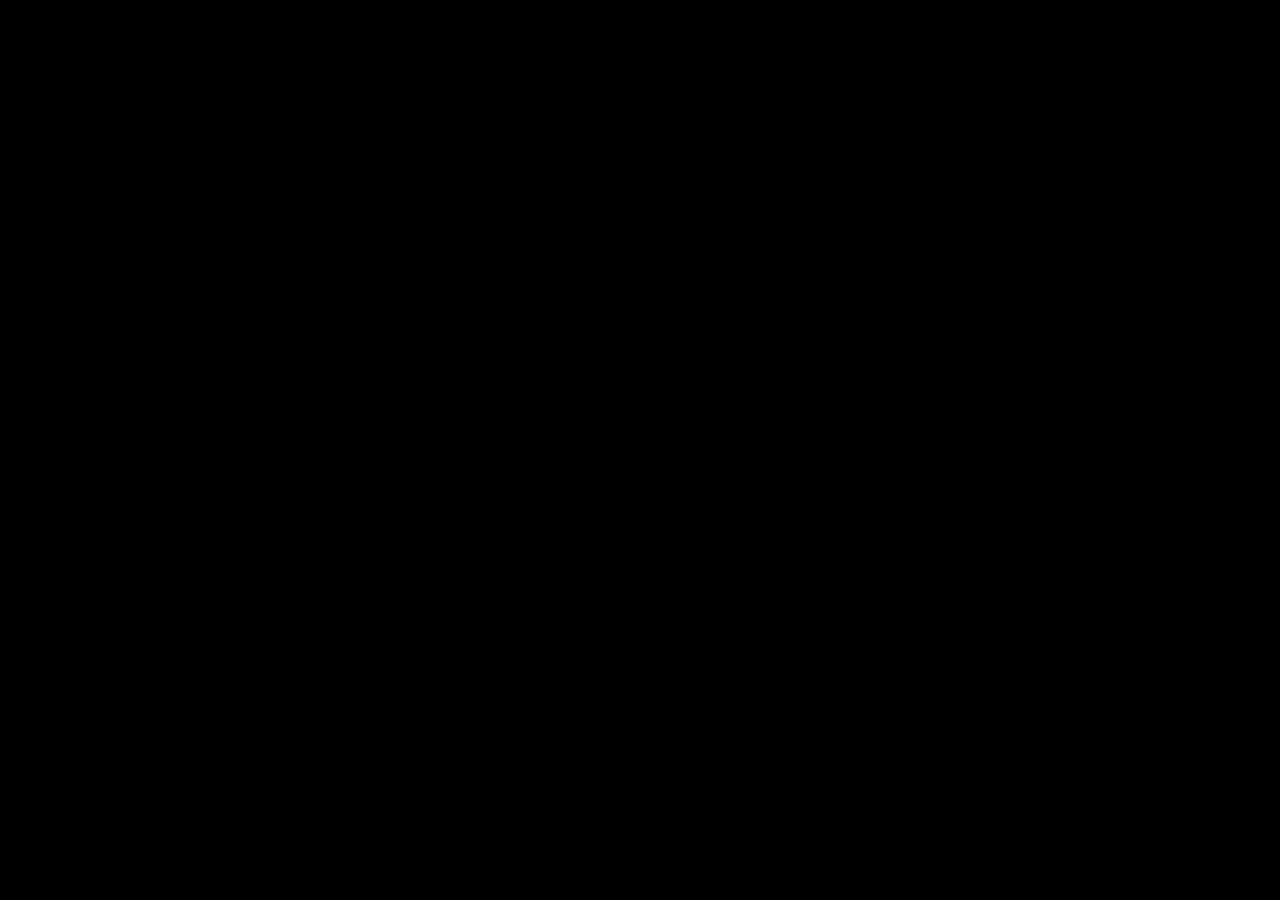
==== commit 19e0a0f9: "up" ====
--- a/index.html
+++ b/index.html
@@ -28,7 +28,7 @@
   <link rel="stylesheet" type="text/css" href="stylesheets/style.css" />
 
   <!-- Favicon and Touch Icons  -->
-  <link rel="shortcut icon" href="images/logo.jpg">
+  <link rel="shortcut icon" href="images/logo.png">
   <link rel="apple-touch-icon-precomposed" href="images/favicon.png">
 
   <!-- Responsive -->
@@ -38,32 +38,34 @@
 
 <body class="tf-fullscreen">
 
-  <!-- Preloader-->
-  <div class="preloader">
-    <div class="preloader-block">
-      <div class="preloader-icon"><span class="loading-dot loading-dot-1"></span><span class="loading-dot loading-dot-2"></span><span class="loading-dot loading-dot-3"></span></div>
-    </div>
+   <!-- preloaded -->
+   <div id="preloader">
+    <div class="preload-container"></div>
   </div>
-  <div id="overlay-effect"></div>
+  <!-- /preload -->
 
   <!-- Header -->
-  <header id="header" class="header header-default">
+  <header id="header" class="header style-absolute header-fixed">
     <div class="tf-container">
       <div class="row is-relative">
-        <div class="col-lg-4">
+        <div class="col-4">
           <a href="index.html" class="logo">
             <img id="logo_header" src="images/logo.png" alt="image">
             <img id="logo_header-2" src="images/logo-dark.png" alt="images">
 
           </a>
         </div>
-        <div class="col-lg-8">
+        <div class="col-8">
           <div class="inner-header">
             <div class="inner-header-left">
               <h3><a href="index.html">HOME</a></h3>
               <h3><a href="#">HIRE ME</a> <span class="flicker">!</span></h3>
             </div>
             <div class="inner-header-right">
+              <div class="choose-themes">
+                <div class="sun">
+                </div>
+              </div>
               <div class="wd-icon-box">
                 <span class="icon-phone"></span>
               </div>
@@ -95,7 +97,7 @@
 
             </div>
             <ul class="menu-content">
-              <li><a class="scroll-to active" href="./index.html">HOME</a></li>
+              <li><a class="active" href="#home">HOME</a></li>
               <li><a href="#about">ABOUT</a></li>
               <li><a href="#service">SERVICE</a></li>
               <li><a href="#pricing">PRICE TABLE</a></li>
@@ -111,7 +113,16 @@
                 <span>C L O S E</span> 
                 <a class="title-button-group"></a>
               </div>
-              
+              <div class="contact">
+                <div class="contact-phone">
+                  <p>Contact Phone</p>
+                  <h4>+55 (9900) 666 22</h4>
+                </div>
+                <div class="contact-mail">
+                  <p>Contact Mail</p>
+                  <h4>info.gvd @gmail.com</h4>
+                </div>
+              </div>
               <ul class="wd-social-icon">
                 <li><a href="#"><i class="icon-facebook1"></i></a></li>
                 <li><a href="#" class="active"><i class="icon-twitter"></i></a></li>
@@ -128,16 +139,11 @@
 
   </header>
   <!-- End header -->
-  <div class="is-fixed">
-    <div class="choose-themes">
-      <div class="sun">
-      </div>
-    </div>
-  </div>
+  
   <!-- home -->
   <section>
     <div class="tf-container">
-      <div class="wrapper wrap-home">
+      <div class="wrapper wrap-home" data-enter="fadeInUp" data-exit="">
         <div class="group-4-8">
           <div class="cl4">
             <div class="sticky-sidebar">
@@ -147,7 +153,9 @@
               <div class="profile">
                 <div class="top">
                   <h3><a href="#">Hy! I’m Tanmay Tanvir</a></h3>
-                  <p>UX/UI Designer</p>
+                  <div class="wrap-text">
+                    <span class="auto-type">UX/UI Designer</span>
+                  </div>
                 </div>
                 <div class="content">
                   <p class="mail"><a href="#">help.info@gmail.com</a></p>
@@ -233,7 +241,7 @@
           <!-- end -->
           <!-- about us -->
           <div class="cl8">
-              <div class="wedo-section" id="about">
+              <div class="wedo-section" id="about" >
                 <div class="about-wrap">
                 <div class="wrap-title">
                   <div class="note">
@@ -246,7 +254,24 @@
                     <h1 class="title">
                       About Me<span>!</span>
                     </h1>
-                    <img class="logo" src="images/logo-2.png" alt="image">
+                    <div class="circle-box">
+                      <svg width="120" height="134" viewBox="0 0 120 134" fill="none" xmlns="http://www.w3.org/2000/svg">
+                        <path d="M0.484768 69L0.387263 67.6276L7.3385 66.5005L7.33666 66.4746L0.292517 66.294L0.182133 64.7404L7.13061 63.5744L7.12877 63.5485L0.0873871 63.4068L0 62.1768L9.16831 62.455L9.29433 64.2288L3.2023 65.3084L3.20414 65.3343L9.38816 65.5494L9.52246 67.4397L0.484768 69Z" fill="#A2A5B1"/>
+                        <path d="M0.687644 52.3258L1.39517 48.4962L2.67734 48.731L2.22924 51.1564L4.60125 51.5908L4.95737 49.6632L6.23954 49.898L5.88342 51.8256L8.64008 52.3304L9.08818 49.905L10.3703 50.1398L9.66282 53.9694L0.687644 52.3258Z" fill="#A2A5B1"/>
+                        <path d="M4.19915 39.2362L4.7697 37.9263L11.946 41.0247L12.8848 38.8694L14.0809 39.3858L12.5715 42.851L4.19915 39.2362Z" fill="#A2A5B1"/>
+                        <path d="M19.2274 31.1303C18.8193 31.68 18.3495 31.9853 17.818 32.0462C17.2917 32.1001 16.742 31.9161 16.1688 31.4944L12.2268 28.5938C11.6536 28.1721 11.3157 27.7029 11.2129 27.1861C11.1154 26.6624 11.2706 26.1257 11.6787 25.576C12.0868 25.0262 12.554 24.7244 13.0803 24.6705C13.6118 24.6097 14.1641 24.7901 14.7372 25.2118L15.5131 25.7827L14.7072 26.8683L13.858 26.2434C13.4037 25.9091 13.0345 25.9333 12.7504 26.3161C12.4663 26.6988 12.5514 27.0573 13.0057 27.3916L17.105 30.4079C17.5524 30.7371 17.9181 30.7103 18.2022 30.3275C18.4863 29.9448 18.4047 29.5889 17.9574 29.2597L16.8355 28.4343L17.6414 27.3487L18.6793 28.1124C19.2525 28.5341 19.5878 29.0068 19.6854 29.5306C19.7881 30.0473 19.6355 30.5805 19.2274 31.1303Z" fill="#A2A5B1"/>
+                        <path d="M27.0872 22.7153C26.5462 23.1639 26.0043 23.3543 25.4612 23.2865C24.9182 23.2188 24.4131 22.9057 23.9459 22.3471L20.8757 18.6768C20.4085 18.1183 20.1905 17.5671 20.2218 17.0231C20.2532 16.4791 20.5393 15.9829 21.0802 15.5343C21.6212 15.0858 22.1632 14.8954 22.7062 14.9631C23.2492 15.0309 23.7543 15.344 24.2215 15.9025L27.2918 19.5728C27.759 20.1313 27.9769 20.6826 27.9456 21.2265C27.9143 21.7705 27.6281 22.2668 27.0872 22.7153ZM26.2529 21.718C26.6336 21.4023 26.632 21.0151 26.2482 20.5563L23.0612 16.7464C22.6774 16.2876 22.2952 16.216 21.9145 16.5317C21.5339 16.8473 21.5354 17.2345 21.9192 17.6933L25.1062 21.5032C25.49 21.962 25.8722 22.0336 26.2529 21.718Z" fill="#A2A5B1"/>
+                        <path d="M32.0114 8.20835L33.8725 7.36017L37.4208 12.8947L37.4445 12.8839L35.5557 6.59302L37.4168 5.74483L41.2152 14.0061L39.9824 14.5679L37.1064 8.31299L37.0827 8.3238L39.0103 15.0109L37.9198 15.508L34.0956 9.68521L34.0719 9.69602L36.9478 15.951L35.8098 16.4696L32.0114 8.20835Z" fill="#A2A5B1"/>
+                        <path d="M47.4563 2.68473L51.3064 2L51.5357 3.27773L49.0973 3.71139L49.5214 6.07519L51.4593 5.73054L51.6885 7.00827L49.7506 7.35292L50.2435 10.1L52.6819 9.66638L52.9112 10.9441L49.0611 11.6288L47.4563 2.68473Z" fill="#A2A5B1"/>
+                        <path d="M72.3337 3.97792L70.873 3.64159L71.1667 2.37701L75.4853 3.37137L75.1915 4.63595L73.7308 4.29962L71.9684 11.8871L70.5712 11.5654L72.3337 3.97792Z" fill="#A2A5B1"/>
+                        <path d="M82.2996 15.7249C81.671 15.4093 81.2799 14.99 81.1263 14.467C80.9727 13.9441 81.0603 13.3581 81.3891 12.7091L83.5497 8.44447C83.8785 7.7955 84.2997 7.3771 84.8135 7.18929C85.3272 7.00147 85.8983 7.06539 86.5269 7.38105C87.1554 7.69671 87.5465 8.11601 87.7001 8.63897C87.8538 9.16193 87.7662 9.7479 87.4374 10.3969L85.2768 14.6615C84.948 15.3105 84.5267 15.7289 84.013 15.9167C83.4993 16.1045 82.9281 16.0406 82.2996 15.7249ZM82.8867 14.5661C83.329 14.7882 83.6852 14.6327 83.9553 14.0996L86.1981 9.67274C86.4682 9.13966 86.3821 8.76205 85.9398 8.53992C85.4974 8.31779 85.1413 8.47327 84.8712 9.00635L82.6283 13.4332C82.3583 13.9663 82.4444 14.3439 82.8867 14.5661Z" fill="#A2A5B1"/>
+                        <path d="M105.072 21.4919L105.921 22.5773L100.78 27.3699L100.796 27.3904L106.746 23.6321L107.707 24.8609L102.59 29.6842L102.606 29.7047L108.532 25.9156L109.293 26.8884L101.525 31.7442L100.427 30.3413L104.882 26.0649L104.866 26.0444L99.6103 29.2968L98.4408 27.8017L105.072 21.4919Z" fill="#A2A5B1"/>
+                        <path d="M114.236 35.4496L115.792 39.0221L114.596 39.5385L113.611 37.2759L111.398 38.2313L112.181 40.0294L110.985 40.5458L110.202 38.7477L107.63 39.8579L108.616 42.1205L107.42 42.6369L105.864 39.0645L114.236 35.4496Z" fill="#A2A5B1"/>
+                        <path d="M118.695 48.3646L119.064 50.514C119.184 51.2134 119.086 51.77 118.769 52.1839C118.452 52.5977 117.93 52.8666 117.201 52.9905L112.652 53.7646C111.924 53.8886 111.342 53.8077 110.905 53.5222C110.468 53.2366 110.189 52.7441 110.069 52.0447L109.7 49.8953L118.695 48.3646ZM111.35 51.8005C111.389 52.0308 111.488 52.1939 111.645 52.29C111.804 52.3946 112.038 52.4207 112.346 52.3682L117.024 51.5723C117.332 51.5198 117.544 51.4179 117.659 51.2666C117.776 51.1239 117.814 50.9374 117.775 50.7071L117.652 49.9906L111.227 51.084L111.35 51.8005Z" fill="#A2A5B1"/>
+                        <path d="M110.634 64.6489C110.692 63.9504 110.936 63.4323 111.366 63.0946C111.795 62.7569 112.374 62.6183 113.102 62.6788L117.882 63.0759C118.61 63.1363 119.157 63.3685 119.525 63.7724C119.892 64.1763 120.046 64.7275 119.988 65.4259C119.929 66.1244 119.685 66.6425 119.256 66.9802C118.826 67.3179 118.248 67.4565 117.52 67.3961L112.739 66.9989C112.012 66.9385 111.464 66.7063 111.097 66.3024C110.73 65.8985 110.575 65.3474 110.634 64.6489ZM111.933 64.7568C111.892 65.2483 112.17 65.5189 112.768 65.5685L117.731 65.9808C118.328 66.0305 118.648 65.8095 118.689 65.318C118.73 64.8265 118.452 64.5559 117.854 64.5063L112.891 64.094C112.294 64.0444 111.974 64.2653 111.933 64.7568Z" fill="#A2A5B1"/>
+                      </svg>
+                      <img class="logo" src="images/logo-2.png" alt="image">
+                    </div>
                   </div>
   
                   <p>
@@ -259,29 +284,32 @@
                     diam. Vestibulum commodo euismod mauris. Suspendisse accumsan volutpat nibh at dictum. Cras
                     condimentum leo justo, ut venenatis mauris tempor.</p>
                 </div>
-                <table class="content">
+                <div style="overflow-x:auto;">
+                  <table class="content">
   
-                  <tr>
-                    <td class="br-left">
-                      <h4>Name</h4>
-                      <p>Donald L. Juarez</p>
-                    </td>
-                    <td>
-                      <h4>Phone</h4>
-                      <p>+99 (555) 666 88 55</p>
-                    </td>
-                  </tr>
-                  <tr>
-                    <td class="br-left br-bottom">
-                      <h4>Office</h4>
-                      <p>247/Plot No. 39, New York.</p>
-                    </td>
-                    <td class="br-bottom">
-                      <h4>Experience</h4>
-                      <p>12 Years</p>
-                    </td>
-                  </tr>
-                </table>
+                    <tr>
+                      <td class="br-left">
+                        <h4>Name</h4>
+                        <p>Donald L. Juarez</p>
+                      </td>
+                      <td>
+                        <h4>Phone</h4>
+                        <p>+99 (555) 666 88 55</p>
+                      </td>
+                    </tr>
+                    <tr>
+                      <td class="br-left br-bottom">
+                        <h4>Office</h4>
+                        <p>247/Plot No. 39, New York.</p>
+                      </td>
+                      <td class="br-bottom">
+                        <h4>Experience</h4>
+                        <p>12 Years</p>
+                      </td>
+                    </tr>
+                  </table>
+                </div>
+                
                 </div>
            
                 <div class="resume-wrap">
@@ -352,7 +380,7 @@
                     <img src="images/service/img-9.png" alt="image">
                     <h4><a href="#" class="counter-number" data-speed="5000" data-to="95"></a><span>% Figma</span></h4>
                   </div>
-                    <div class="item wrap-counter">
+                  <div class="item wrap-counter">
                     <img src="images/service/img-8.png" alt="image">
                     <h4><a href="#" class="counter-number" data-speed="5000" data-to="65"></a><span>% Bootstrap</span></h4>
                   </div>
@@ -400,7 +428,24 @@
                   <h1 class="title">
                     Best Of Service<span>.</span>
                   </h1>
-                  <img class="logo" src="images/logo-2.png" alt="image">
+                  <div class="circle-box">
+                    <svg width="120" height="134" viewBox="0 0 120 134" fill="none" xmlns="http://www.w3.org/2000/svg">
+                      <path d="M0.484768 69L0.387263 67.6276L7.3385 66.5005L7.33666 66.4746L0.292517 66.294L0.182133 64.7404L7.13061 63.5744L7.12877 63.5485L0.0873871 63.4068L0 62.1768L9.16831 62.455L9.29433 64.2288L3.2023 65.3084L3.20414 65.3343L9.38816 65.5494L9.52246 67.4397L0.484768 69Z" fill="#A2A5B1"/>
+                      <path d="M0.687644 52.3258L1.39517 48.4962L2.67734 48.731L2.22924 51.1564L4.60125 51.5908L4.95737 49.6632L6.23954 49.898L5.88342 51.8256L8.64008 52.3304L9.08818 49.905L10.3703 50.1398L9.66282 53.9694L0.687644 52.3258Z" fill="#A2A5B1"/>
+                      <path d="M4.19915 39.2362L4.7697 37.9263L11.946 41.0247L12.8848 38.8694L14.0809 39.3858L12.5715 42.851L4.19915 39.2362Z" fill="#A2A5B1"/>
+                      <path d="M19.2274 31.1303C18.8193 31.68 18.3495 31.9853 17.818 32.0462C17.2917 32.1001 16.742 31.9161 16.1688 31.4944L12.2268 28.5938C11.6536 28.1721 11.3157 27.7029 11.2129 27.1861C11.1154 26.6624 11.2706 26.1257 11.6787 25.576C12.0868 25.0262 12.554 24.7244 13.0803 24.6705C13.6118 24.6097 14.1641 24.7901 14.7372 25.2118L15.5131 25.7827L14.7072 26.8683L13.858 26.2434C13.4037 25.9091 13.0345 25.9333 12.7504 26.3161C12.4663 26.6988 12.5514 27.0573 13.0057 27.3916L17.105 30.4079C17.5524 30.7371 17.9181 30.7103 18.2022 30.3275C18.4863 29.9448 18.4047 29.5889 17.9574 29.2597L16.8355 28.4343L17.6414 27.3487L18.6793 28.1124C19.2525 28.5341 19.5878 29.0068 19.6854 29.5306C19.7881 30.0473 19.6355 30.5805 19.2274 31.1303Z" fill="#A2A5B1"/>
+                      <path d="M27.0872 22.7153C26.5462 23.1639 26.0043 23.3543 25.4612 23.2865C24.9182 23.2188 24.4131 22.9057 23.9459 22.3471L20.8757 18.6768C20.4085 18.1183 20.1905 17.5671 20.2218 17.0231C20.2532 16.4791 20.5393 15.9829 21.0802 15.5343C21.6212 15.0858 22.1632 14.8954 22.7062 14.9631C23.2492 15.0309 23.7543 15.344 24.2215 15.9025L27.2918 19.5728C27.759 20.1313 27.9769 20.6826 27.9456 21.2265C27.9143 21.7705 27.6281 22.2668 27.0872 22.7153ZM26.2529 21.718C26.6336 21.4023 26.632 21.0151 26.2482 20.5563L23.0612 16.7464C22.6774 16.2876 22.2952 16.216 21.9145 16.5317C21.5339 16.8473 21.5354 17.2345 21.9192 17.6933L25.1062 21.5032C25.49 21.962 25.8722 22.0336 26.2529 21.718Z" fill="#A2A5B1"/>
+                      <path d="M32.0114 8.20835L33.8725 7.36017L37.4208 12.8947L37.4445 12.8839L35.5557 6.59302L37.4168 5.74483L41.2152 14.0061L39.9824 14.5679L37.1064 8.31299L37.0827 8.3238L39.0103 15.0109L37.9198 15.508L34.0956 9.68521L34.0719 9.69602L36.9478 15.951L35.8098 16.4696L32.0114 8.20835Z" fill="#A2A5B1"/>
+                      <path d="M47.4563 2.68473L51.3064 2L51.5357 3.27773L49.0973 3.71139L49.5214 6.07519L51.4593 5.73054L51.6885 7.00827L49.7506 7.35292L50.2435 10.1L52.6819 9.66638L52.9112 10.9441L49.0611 11.6288L47.4563 2.68473Z" fill="#A2A5B1"/>
+                      <path d="M72.3337 3.97792L70.873 3.64159L71.1667 2.37701L75.4853 3.37137L75.1915 4.63595L73.7308 4.29962L71.9684 11.8871L70.5712 11.5654L72.3337 3.97792Z" fill="#A2A5B1"/>
+                      <path d="M82.2996 15.7249C81.671 15.4093 81.2799 14.99 81.1263 14.467C80.9727 13.9441 81.0603 13.3581 81.3891 12.7091L83.5497 8.44447C83.8785 7.7955 84.2997 7.3771 84.8135 7.18929C85.3272 7.00147 85.8983 7.06539 86.5269 7.38105C87.1554 7.69671 87.5465 8.11601 87.7001 8.63897C87.8538 9.16193 87.7662 9.7479 87.4374 10.3969L85.2768 14.6615C84.948 15.3105 84.5267 15.7289 84.013 15.9167C83.4993 16.1045 82.9281 16.0406 82.2996 15.7249ZM82.8867 14.5661C83.329 14.7882 83.6852 14.6327 83.9553 14.0996L86.1981 9.67274C86.4682 9.13966 86.3821 8.76205 85.9398 8.53992C85.4974 8.31779 85.1413 8.47327 84.8712 9.00635L82.6283 13.4332C82.3583 13.9663 82.4444 14.3439 82.8867 14.5661Z" fill="#A2A5B1"/>
+                      <path d="M105.072 21.4919L105.921 22.5773L100.78 27.3699L100.796 27.3904L106.746 23.6321L107.707 24.8609L102.59 29.6842L102.606 29.7047L108.532 25.9156L109.293 26.8884L101.525 31.7442L100.427 30.3413L104.882 26.0649L104.866 26.0444L99.6103 29.2968L98.4408 27.8017L105.072 21.4919Z" fill="#A2A5B1"/>
+                      <path d="M114.236 35.4496L115.792 39.0221L114.596 39.5385L113.611 37.2759L111.398 38.2313L112.181 40.0294L110.985 40.5458L110.202 38.7477L107.63 39.8579L108.616 42.1205L107.42 42.6369L105.864 39.0645L114.236 35.4496Z" fill="#A2A5B1"/>
+                      <path d="M118.695 48.3646L119.064 50.514C119.184 51.2134 119.086 51.77 118.769 52.1839C118.452 52.5977 117.93 52.8666 117.201 52.9905L112.652 53.7646C111.924 53.8886 111.342 53.8077 110.905 53.5222C110.468 53.2366 110.189 52.7441 110.069 52.0447L109.7 49.8953L118.695 48.3646ZM111.35 51.8005C111.389 52.0308 111.488 52.1939 111.645 52.29C111.804 52.3946 112.038 52.4207 112.346 52.3682L117.024 51.5723C117.332 51.5198 117.544 51.4179 117.659 51.2666C117.776 51.1239 117.814 50.9374 117.775 50.7071L117.652 49.9906L111.227 51.084L111.35 51.8005Z" fill="#A2A5B1"/>
+                      <path d="M110.634 64.6489C110.692 63.9504 110.936 63.4323 111.366 63.0946C111.795 62.7569 112.374 62.6183 113.102 62.6788L117.882 63.0759C118.61 63.1363 119.157 63.3685 119.525 63.7724C119.892 64.1763 120.046 64.7275 119.988 65.4259C119.929 66.1244 119.685 66.6425 119.256 66.9802C118.826 67.3179 118.248 67.4565 117.52 67.3961L112.739 66.9989C112.012 66.9385 111.464 66.7063 111.097 66.3024C110.73 65.8985 110.575 65.3474 110.634 64.6489ZM111.933 64.7568C111.892 65.2483 112.17 65.5189 112.768 65.5685L117.731 65.9808C118.328 66.0305 118.648 65.8095 118.689 65.318C118.73 64.8265 118.452 64.5559 117.854 64.5063L112.891 64.094C112.294 64.0444 111.974 64.2653 111.933 64.7568Z" fill="#A2A5B1"/>
+                    </svg>
+                    <img class="logo" src="images/logo-2.png" alt="image">
+                  </div>
                 </div>
 
                 <p>
@@ -517,7 +562,7 @@
                 </div>
 
                 <!-- count -->
-                <div class="col-lg-4">
+                <div class="col-sm-4 col-6">
                   <div class="tf-count">
                     <div class="count">
                       <h4 class="wrap-counter"><span class="number">31.2</span>K</h4>    
@@ -528,7 +573,7 @@
                     </ul>
                   </div>
                 </div>
-                <div class="col-lg-4">
+                <div class="col-sm-4 col-6">
                   <div class="tf-count">
                     <div class="count">
                       <h4 class="wrap-counter"><span class="number">2.3</span>M</h4>    
@@ -539,7 +584,7 @@
                     </ul>
                   </div>
                 </div>
-                <div class="col-lg-4">
+                <div class="col-sm-4">
                   <div class="tf-count">
                     <div class="count">
                       <h4 class="wrap-counter"><span class="number">50</span>M</h4>    
@@ -568,7 +613,24 @@
                   <h1 class="title">
                     Price Table<span>.</span>
                   </h1>
-                  <img class="logo" src="images/logo-2.png" alt="image">
+                  <div class="circle-box">
+                    <svg width="120" height="134" viewBox="0 0 120 134" fill="none" xmlns="http://www.w3.org/2000/svg">
+                      <path d="M0.484768 69L0.387263 67.6276L7.3385 66.5005L7.33666 66.4746L0.292517 66.294L0.182133 64.7404L7.13061 63.5744L7.12877 63.5485L0.0873871 63.4068L0 62.1768L9.16831 62.455L9.29433 64.2288L3.2023 65.3084L3.20414 65.3343L9.38816 65.5494L9.52246 67.4397L0.484768 69Z" fill="#A2A5B1"/>
+                      <path d="M0.687644 52.3258L1.39517 48.4962L2.67734 48.731L2.22924 51.1564L4.60125 51.5908L4.95737 49.6632L6.23954 49.898L5.88342 51.8256L8.64008 52.3304L9.08818 49.905L10.3703 50.1398L9.66282 53.9694L0.687644 52.3258Z" fill="#A2A5B1"/>
+                      <path d="M4.19915 39.2362L4.7697 37.9263L11.946 41.0247L12.8848 38.8694L14.0809 39.3858L12.5715 42.851L4.19915 39.2362Z" fill="#A2A5B1"/>
+                      <path d="M19.2274 31.1303C18.8193 31.68 18.3495 31.9853 17.818 32.0462C17.2917 32.1001 16.742 31.9161 16.1688 31.4944L12.2268 28.5938C11.6536 28.1721 11.3157 27.7029 11.2129 27.1861C11.1154 26.6624 11.2706 26.1257 11.6787 25.576C12.0868 25.0262 12.554 24.7244 13.0803 24.6705C13.6118 24.6097 14.1641 24.7901 14.7372 25.2118L15.5131 25.7827L14.7072 26.8683L13.858 26.2434C13.4037 25.9091 13.0345 25.9333 12.7504 26.3161C12.4663 26.6988 12.5514 27.0573 13.0057 27.3916L17.105 30.4079C17.5524 30.7371 17.9181 30.7103 18.2022 30.3275C18.4863 29.9448 18.4047 29.5889 17.9574 29.2597L16.8355 28.4343L17.6414 27.3487L18.6793 28.1124C19.2525 28.5341 19.5878 29.0068 19.6854 29.5306C19.7881 30.0473 19.6355 30.5805 19.2274 31.1303Z" fill="#A2A5B1"/>
+                      <path d="M27.0872 22.7153C26.5462 23.1639 26.0043 23.3543 25.4612 23.2865C24.9182 23.2188 24.4131 22.9057 23.9459 22.3471L20.8757 18.6768C20.4085 18.1183 20.1905 17.5671 20.2218 17.0231C20.2532 16.4791 20.5393 15.9829 21.0802 15.5343C21.6212 15.0858 22.1632 14.8954 22.7062 14.9631C23.2492 15.0309 23.7543 15.344 24.2215 15.9025L27.2918 19.5728C27.759 20.1313 27.9769 20.6826 27.9456 21.2265C27.9143 21.7705 27.6281 22.2668 27.0872 22.7153ZM26.2529 21.718C26.6336 21.4023 26.632 21.0151 26.2482 20.5563L23.0612 16.7464C22.6774 16.2876 22.2952 16.216 21.9145 16.5317C21.5339 16.8473 21.5354 17.2345 21.9192 17.6933L25.1062 21.5032C25.49 21.962 25.8722 22.0336 26.2529 21.718Z" fill="#A2A5B1"/>
+                      <path d="M32.0114 8.20835L33.8725 7.36017L37.4208 12.8947L37.4445 12.8839L35.5557 6.59302L37.4168 5.74483L41.2152 14.0061L39.9824 14.5679L37.1064 8.31299L37.0827 8.3238L39.0103 15.0109L37.9198 15.508L34.0956 9.68521L34.0719 9.69602L36.9478 15.951L35.8098 16.4696L32.0114 8.20835Z" fill="#A2A5B1"/>
+                      <path d="M47.4563 2.68473L51.3064 2L51.5357 3.27773L49.0973 3.71139L49.5214 6.07519L51.4593 5.73054L51.6885 7.00827L49.7506 7.35292L50.2435 10.1L52.6819 9.66638L52.9112 10.9441L49.0611 11.6288L47.4563 2.68473Z" fill="#A2A5B1"/>
+                      <path d="M72.3337 3.97792L70.873 3.64159L71.1667 2.37701L75.4853 3.37137L75.1915 4.63595L73.7308 4.29962L71.9684 11.8871L70.5712 11.5654L72.3337 3.97792Z" fill="#A2A5B1"/>
+                      <path d="M82.2996 15.7249C81.671 15.4093 81.2799 14.99 81.1263 14.467C80.9727 13.9441 81.0603 13.3581 81.3891 12.7091L83.5497 8.44447C83.8785 7.7955 84.2997 7.3771 84.8135 7.18929C85.3272 7.00147 85.8983 7.06539 86.5269 7.38105C87.1554 7.69671 87.5465 8.11601 87.7001 8.63897C87.8538 9.16193 87.7662 9.7479 87.4374 10.3969L85.2768 14.6615C84.948 15.3105 84.5267 15.7289 84.013 15.9167C83.4993 16.1045 82.9281 16.0406 82.2996 15.7249ZM82.8867 14.5661C83.329 14.7882 83.6852 14.6327 83.9553 14.0996L86.1981 9.67274C86.4682 9.13966 86.3821 8.76205 85.9398 8.53992C85.4974 8.31779 85.1413 8.47327 84.8712 9.00635L82.6283 13.4332C82.3583 13.9663 82.4444 14.3439 82.8867 14.5661Z" fill="#A2A5B1"/>
+                      <path d="M105.072 21.4919L105.921 22.5773L100.78 27.3699L100.796 27.3904L106.746 23.6321L107.707 24.8609L102.59 29.6842L102.606 29.7047L108.532 25.9156L109.293 26.8884L101.525 31.7442L100.427 30.3413L104.882 26.0649L104.866 26.0444L99.6103 29.2968L98.4408 27.8017L105.072 21.4919Z" fill="#A2A5B1"/>
+                      <path d="M114.236 35.4496L115.792 39.0221L114.596 39.5385L113.611 37.2759L111.398 38.2313L112.181 40.0294L110.985 40.5458L110.202 38.7477L107.63 39.8579L108.616 42.1205L107.42 42.6369L105.864 39.0645L114.236 35.4496Z" fill="#A2A5B1"/>
+                      <path d="M118.695 48.3646L119.064 50.514C119.184 51.2134 119.086 51.77 118.769 52.1839C118.452 52.5977 117.93 52.8666 117.201 52.9905L112.652 53.7646C111.924 53.8886 111.342 53.8077 110.905 53.5222C110.468 53.2366 110.189 52.7441 110.069 52.0447L109.7 49.8953L118.695 48.3646ZM111.35 51.8005C111.389 52.0308 111.488 52.1939 111.645 52.29C111.804 52.3946 112.038 52.4207 112.346 52.3682L117.024 51.5723C117.332 51.5198 117.544 51.4179 117.659 51.2666C117.776 51.1239 117.814 50.9374 117.775 50.7071L117.652 49.9906L111.227 51.084L111.35 51.8005Z" fill="#A2A5B1"/>
+                      <path d="M110.634 64.6489C110.692 63.9504 110.936 63.4323 111.366 63.0946C111.795 62.7569 112.374 62.6183 113.102 62.6788L117.882 63.0759C118.61 63.1363 119.157 63.3685 119.525 63.7724C119.892 64.1763 120.046 64.7275 119.988 65.4259C119.929 66.1244 119.685 66.6425 119.256 66.9802C118.826 67.3179 118.248 67.4565 117.52 67.3961L112.739 66.9989C112.012 66.9385 111.464 66.7063 111.097 66.3024C110.73 65.8985 110.575 65.3474 110.634 64.6489ZM111.933 64.7568C111.892 65.2483 112.17 65.5189 112.768 65.5685L117.731 65.9808C118.328 66.0305 118.648 65.8095 118.689 65.318C118.73 64.8265 118.452 64.5559 117.854 64.5063L112.891 64.094C112.294 64.0444 111.974 64.2653 111.933 64.7568Z" fill="#A2A5B1"/>
+                    </svg>
+                    <img class="logo" src="images/logo-2.png" alt="image">
+                  </div>
                 </div>
                 
                 <p>Nullam dui dui, cursus at velit sit amet, condimentum aliquam nisi. Facilisis nibh vitae
@@ -699,7 +761,24 @@
                   <h1 class="title">
                     The skills I have so far and the market for my skills<span>.</span>
                   </h1>
-                  <img class="logo" src="images/logo-2.png" alt="image">
+                  <div class="circle-box">
+                    <svg width="120" height="134" viewBox="0 0 120 134" fill="none" xmlns="http://www.w3.org/2000/svg">
+                      <path d="M0.484768 69L0.387263 67.6276L7.3385 66.5005L7.33666 66.4746L0.292517 66.294L0.182133 64.7404L7.13061 63.5744L7.12877 63.5485L0.0873871 63.4068L0 62.1768L9.16831 62.455L9.29433 64.2288L3.2023 65.3084L3.20414 65.3343L9.38816 65.5494L9.52246 67.4397L0.484768 69Z" fill="#A2A5B1"/>
+                      <path d="M0.687644 52.3258L1.39517 48.4962L2.67734 48.731L2.22924 51.1564L4.60125 51.5908L4.95737 49.6632L6.23954 49.898L5.88342 51.8256L8.64008 52.3304L9.08818 49.905L10.3703 50.1398L9.66282 53.9694L0.687644 52.3258Z" fill="#A2A5B1"/>
+                      <path d="M4.19915 39.2362L4.7697 37.9263L11.946 41.0247L12.8848 38.8694L14.0809 39.3858L12.5715 42.851L4.19915 39.2362Z" fill="#A2A5B1"/>
+                      <path d="M19.2274 31.1303C18.8193 31.68 18.3495 31.9853 17.818 32.0462C17.2917 32.1001 16.742 31.9161 16.1688 31.4944L12.2268 28.5938C11.6536 28.1721 11.3157 27.7029 11.2129 27.1861C11.1154 26.6624 11.2706 26.1257 11.6787 25.576C12.0868 25.0262 12.554 24.7244 13.0803 24.6705C13.6118 24.6097 14.1641 24.7901 14.7372 25.2118L15.5131 25.7827L14.7072 26.8683L13.858 26.2434C13.4037 25.9091 13.0345 25.9333 12.7504 26.3161C12.4663 26.6988 12.5514 27.0573 13.0057 27.3916L17.105 30.4079C17.5524 30.7371 17.9181 30.7103 18.2022 30.3275C18.4863 29.9448 18.4047 29.5889 17.9574 29.2597L16.8355 28.4343L17.6414 27.3487L18.6793 28.1124C19.2525 28.5341 19.5878 29.0068 19.6854 29.5306C19.7881 30.0473 19.6355 30.5805 19.2274 31.1303Z" fill="#A2A5B1"/>
+                      <path d="M27.0872 22.7153C26.5462 23.1639 26.0043 23.3543 25.4612 23.2865C24.9182 23.2188 24.4131 22.9057 23.9459 22.3471L20.8757 18.6768C20.4085 18.1183 20.1905 17.5671 20.2218 17.0231C20.2532 16.4791 20.5393 15.9829 21.0802 15.5343C21.6212 15.0858 22.1632 14.8954 22.7062 14.9631C23.2492 15.0309 23.7543 15.344 24.2215 15.9025L27.2918 19.5728C27.759 20.1313 27.9769 20.6826 27.9456 21.2265C27.9143 21.7705 27.6281 22.2668 27.0872 22.7153ZM26.2529 21.718C26.6336 21.4023 26.632 21.0151 26.2482 20.5563L23.0612 16.7464C22.6774 16.2876 22.2952 16.216 21.9145 16.5317C21.5339 16.8473 21.5354 17.2345 21.9192 17.6933L25.1062 21.5032C25.49 21.962 25.8722 22.0336 26.2529 21.718Z" fill="#A2A5B1"/>
+                      <path d="M32.0114 8.20835L33.8725 7.36017L37.4208 12.8947L37.4445 12.8839L35.5557 6.59302L37.4168 5.74483L41.2152 14.0061L39.9824 14.5679L37.1064 8.31299L37.0827 8.3238L39.0103 15.0109L37.9198 15.508L34.0956 9.68521L34.0719 9.69602L36.9478 15.951L35.8098 16.4696L32.0114 8.20835Z" fill="#A2A5B1"/>
+                      <path d="M47.4563 2.68473L51.3064 2L51.5357 3.27773L49.0973 3.71139L49.5214 6.07519L51.4593 5.73054L51.6885 7.00827L49.7506 7.35292L50.2435 10.1L52.6819 9.66638L52.9112 10.9441L49.0611 11.6288L47.4563 2.68473Z" fill="#A2A5B1"/>
+                      <path d="M72.3337 3.97792L70.873 3.64159L71.1667 2.37701L75.4853 3.37137L75.1915 4.63595L73.7308 4.29962L71.9684 11.8871L70.5712 11.5654L72.3337 3.97792Z" fill="#A2A5B1"/>
+                      <path d="M82.2996 15.7249C81.671 15.4093 81.2799 14.99 81.1263 14.467C80.9727 13.9441 81.0603 13.3581 81.3891 12.7091L83.5497 8.44447C83.8785 7.7955 84.2997 7.3771 84.8135 7.18929C85.3272 7.00147 85.8983 7.06539 86.5269 7.38105C87.1554 7.69671 87.5465 8.11601 87.7001 8.63897C87.8538 9.16193 87.7662 9.7479 87.4374 10.3969L85.2768 14.6615C84.948 15.3105 84.5267 15.7289 84.013 15.9167C83.4993 16.1045 82.9281 16.0406 82.2996 15.7249ZM82.8867 14.5661C83.329 14.7882 83.6852 14.6327 83.9553 14.0996L86.1981 9.67274C86.4682 9.13966 86.3821 8.76205 85.9398 8.53992C85.4974 8.31779 85.1413 8.47327 84.8712 9.00635L82.6283 13.4332C82.3583 13.9663 82.4444 14.3439 82.8867 14.5661Z" fill="#A2A5B1"/>
+                      <path d="M105.072 21.4919L105.921 22.5773L100.78 27.3699L100.796 27.3904L106.746 23.6321L107.707 24.8609L102.59 29.6842L102.606 29.7047L108.532 25.9156L109.293 26.8884L101.525 31.7442L100.427 30.3413L104.882 26.0649L104.866 26.0444L99.6103 29.2968L98.4408 27.8017L105.072 21.4919Z" fill="#A2A5B1"/>
+                      <path d="M114.236 35.4496L115.792 39.0221L114.596 39.5385L113.611 37.2759L111.398 38.2313L112.181 40.0294L110.985 40.5458L110.202 38.7477L107.63 39.8579L108.616 42.1205L107.42 42.6369L105.864 39.0645L114.236 35.4496Z" fill="#A2A5B1"/>
+                      <path d="M118.695 48.3646L119.064 50.514C119.184 51.2134 119.086 51.77 118.769 52.1839C118.452 52.5977 117.93 52.8666 117.201 52.9905L112.652 53.7646C111.924 53.8886 111.342 53.8077 110.905 53.5222C110.468 53.2366 110.189 52.7441 110.069 52.0447L109.7 49.8953L118.695 48.3646ZM111.35 51.8005C111.389 52.0308 111.488 52.1939 111.645 52.29C111.804 52.3946 112.038 52.4207 112.346 52.3682L117.024 51.5723C117.332 51.5198 117.544 51.4179 117.659 51.2666C117.776 51.1239 117.814 50.9374 117.775 50.7071L117.652 49.9906L111.227 51.084L111.35 51.8005Z" fill="#A2A5B1"/>
+                      <path d="M110.634 64.6489C110.692 63.9504 110.936 63.4323 111.366 63.0946C111.795 62.7569 112.374 62.6183 113.102 62.6788L117.882 63.0759C118.61 63.1363 119.157 63.3685 119.525 63.7724C119.892 64.1763 120.046 64.7275 119.988 65.4259C119.929 66.1244 119.685 66.6425 119.256 66.9802C118.826 67.3179 118.248 67.4565 117.52 67.3961L112.739 66.9989C112.012 66.9385 111.464 66.7063 111.097 66.3024C110.73 65.8985 110.575 65.3474 110.634 64.6489ZM111.933 64.7568C111.892 65.2483 112.17 65.5189 112.768 65.5685L117.731 65.9808C118.328 66.0305 118.648 65.8095 118.689 65.318C118.73 64.8265 118.452 64.5559 117.854 64.5063L112.891 64.094C112.294 64.0444 111.974 64.2653 111.933 64.7568Z" fill="#A2A5B1"/>
+                    </svg>
+                    <img class="logo" src="images/logo-2.png" alt="image">
+                  </div>
                 </div>
 
                 <p>
@@ -768,7 +847,24 @@
                   <h1 class="title">
                     Our Portfolio<span>.</span>
                   </h1>
-                  <img class="logo" src="images/logo-2.png" alt="image">
+                  <div class="circle-box">
+                    <svg width="120" height="134" viewBox="0 0 120 134" fill="none" xmlns="http://www.w3.org/2000/svg">
+                      <path d="M0.484768 69L0.387263 67.6276L7.3385 66.5005L7.33666 66.4746L0.292517 66.294L0.182133 64.7404L7.13061 63.5744L7.12877 63.5485L0.0873871 63.4068L0 62.1768L9.16831 62.455L9.29433 64.2288L3.2023 65.3084L3.20414 65.3343L9.38816 65.5494L9.52246 67.4397L0.484768 69Z" fill="#A2A5B1"/>
+                      <path d="M0.687644 52.3258L1.39517 48.4962L2.67734 48.731L2.22924 51.1564L4.60125 51.5908L4.95737 49.6632L6.23954 49.898L5.88342 51.8256L8.64008 52.3304L9.08818 49.905L10.3703 50.1398L9.66282 53.9694L0.687644 52.3258Z" fill="#A2A5B1"/>
+                      <path d="M4.19915 39.2362L4.7697 37.9263L11.946 41.0247L12.8848 38.8694L14.0809 39.3858L12.5715 42.851L4.19915 39.2362Z" fill="#A2A5B1"/>
+                      <path d="M19.2274 31.1303C18.8193 31.68 18.3495 31.9853 17.818 32.0462C17.2917 32.1001 16.742 31.9161 16.1688 31.4944L12.2268 28.5938C11.6536 28.1721 11.3157 27.7029 11.2129 27.1861C11.1154 26.6624 11.2706 26.1257 11.6787 25.576C12.0868 25.0262 12.554 24.7244 13.0803 24.6705C13.6118 24.6097 14.1641 24.7901 14.7372 25.2118L15.5131 25.7827L14.7072 26.8683L13.858 26.2434C13.4037 25.9091 13.0345 25.9333 12.7504 26.3161C12.4663 26.6988 12.5514 27.0573 13.0057 27.3916L17.105 30.4079C17.5524 30.7371 17.9181 30.7103 18.2022 30.3275C18.4863 29.9448 18.4047 29.5889 17.9574 29.2597L16.8355 28.4343L17.6414 27.3487L18.6793 28.1124C19.2525 28.5341 19.5878 29.0068 19.6854 29.5306C19.7881 30.0473 19.6355 30.5805 19.2274 31.1303Z" fill="#A2A5B1"/>
+                      <path d="M27.0872 22.7153C26.5462 23.1639 26.0043 23.3543 25.4612 23.2865C24.9182 23.2188 24.4131 22.9057 23.9459 22.3471L20.8757 18.6768C20.4085 18.1183 20.1905 17.5671 20.2218 17.0231C20.2532 16.4791 20.5393 15.9829 21.0802 15.5343C21.6212 15.0858 22.1632 14.8954 22.7062 14.9631C23.2492 15.0309 23.7543 15.344 24.2215 15.9025L27.2918 19.5728C27.759 20.1313 27.9769 20.6826 27.9456 21.2265C27.9143 21.7705 27.6281 22.2668 27.0872 22.7153ZM26.2529 21.718C26.6336 21.4023 26.632 21.0151 26.2482 20.5563L23.0612 16.7464C22.6774 16.2876 22.2952 16.216 21.9145 16.5317C21.5339 16.8473 21.5354 17.2345 21.9192 17.6933L25.1062 21.5032C25.49 21.962 25.8722 22.0336 26.2529 21.718Z" fill="#A2A5B1"/>
+                      <path d="M32.0114 8.20835L33.8725 7.36017L37.4208 12.8947L37.4445 12.8839L35.5557 6.59302L37.4168 5.74483L41.2152 14.0061L39.9824 14.5679L37.1064 8.31299L37.0827 8.3238L39.0103 15.0109L37.9198 15.508L34.0956 9.68521L34.0719 9.69602L36.9478 15.951L35.8098 16.4696L32.0114 8.20835Z" fill="#A2A5B1"/>
+                      <path d="M47.4563 2.68473L51.3064 2L51.5357 3.27773L49.0973 3.71139L49.5214 6.07519L51.4593 5.73054L51.6885 7.00827L49.7506 7.35292L50.2435 10.1L52.6819 9.66638L52.9112 10.9441L49.0611 11.6288L47.4563 2.68473Z" fill="#A2A5B1"/>
+                      <path d="M72.3337 3.97792L70.873 3.64159L71.1667 2.37701L75.4853 3.37137L75.1915 4.63595L73.7308 4.29962L71.9684 11.8871L70.5712 11.5654L72.3337 3.97792Z" fill="#A2A5B1"/>
+                      <path d="M82.2996 15.7249C81.671 15.4093 81.2799 14.99 81.1263 14.467C80.9727 13.9441 81.0603 13.3581 81.3891 12.7091L83.5497 8.44447C83.8785 7.7955 84.2997 7.3771 84.8135 7.18929C85.3272 7.00147 85.8983 7.06539 86.5269 7.38105C87.1554 7.69671 87.5465 8.11601 87.7001 8.63897C87.8538 9.16193 87.7662 9.7479 87.4374 10.3969L85.2768 14.6615C84.948 15.3105 84.5267 15.7289 84.013 15.9167C83.4993 16.1045 82.9281 16.0406 82.2996 15.7249ZM82.8867 14.5661C83.329 14.7882 83.6852 14.6327 83.9553 14.0996L86.1981 9.67274C86.4682 9.13966 86.3821 8.76205 85.9398 8.53992C85.4974 8.31779 85.1413 8.47327 84.8712 9.00635L82.6283 13.4332C82.3583 13.9663 82.4444 14.3439 82.8867 14.5661Z" fill="#A2A5B1"/>
+                      <path d="M105.072 21.4919L105.921 22.5773L100.78 27.3699L100.796 27.3904L106.746 23.6321L107.707 24.8609L102.59 29.6842L102.606 29.7047L108.532 25.9156L109.293 26.8884L101.525 31.7442L100.427 30.3413L104.882 26.0649L104.866 26.0444L99.6103 29.2968L98.4408 27.8017L105.072 21.4919Z" fill="#A2A5B1"/>
+                      <path d="M114.236 35.4496L115.792 39.0221L114.596 39.5385L113.611 37.2759L111.398 38.2313L112.181 40.0294L110.985 40.5458L110.202 38.7477L107.63 39.8579L108.616 42.1205L107.42 42.6369L105.864 39.0645L114.236 35.4496Z" fill="#A2A5B1"/>
+                      <path d="M118.695 48.3646L119.064 50.514C119.184 51.2134 119.086 51.77 118.769 52.1839C118.452 52.5977 117.93 52.8666 117.201 52.9905L112.652 53.7646C111.924 53.8886 111.342 53.8077 110.905 53.5222C110.468 53.2366 110.189 52.7441 110.069 52.0447L109.7 49.8953L118.695 48.3646ZM111.35 51.8005C111.389 52.0308 111.488 52.1939 111.645 52.29C111.804 52.3946 112.038 52.4207 112.346 52.3682L117.024 51.5723C117.332 51.5198 117.544 51.4179 117.659 51.2666C117.776 51.1239 117.814 50.9374 117.775 50.7071L117.652 49.9906L111.227 51.084L111.35 51.8005Z" fill="#A2A5B1"/>
+                      <path d="M110.634 64.6489C110.692 63.9504 110.936 63.4323 111.366 63.0946C111.795 62.7569 112.374 62.6183 113.102 62.6788L117.882 63.0759C118.61 63.1363 119.157 63.3685 119.525 63.7724C119.892 64.1763 120.046 64.7275 119.988 65.4259C119.929 66.1244 119.685 66.6425 119.256 66.9802C118.826 67.3179 118.248 67.4565 117.52 67.3961L112.739 66.9989C112.012 66.9385 111.464 66.7063 111.097 66.3024C110.73 65.8985 110.575 65.3474 110.634 64.6489ZM111.933 64.7568C111.892 65.2483 112.17 65.5189 112.768 65.5685L117.731 65.9808C118.328 66.0305 118.648 65.8095 118.689 65.318C118.73 64.8265 118.452 64.5559 117.854 64.5063L112.891 64.094C112.294 64.0444 111.974 64.2653 111.933 64.7568Z" fill="#A2A5B1"/>
+                    </svg>
+                    <img class="logo" src="images/logo-2.png" alt="image">
+                  </div>
                 </div>
                 
                 <p>Nullam dui dui, cursus at velit sit amet, condimentum aliquam nisi. Facilisis nibh vitae
@@ -782,13 +878,13 @@
                     </div>
                     <div class="content">
                       <p>Figma Design</p>
-                      <h4><a href="./portfolio-details-01.html">magazine front design 
+                      <h4><a href="#">magazine front design 
                         <svg width="20" height="18" viewBox="0 0 20 18" fill="none" xmlns="http://www.w3.org/2000/svg">
                           <path d="M0.922649 17.1544L18.5417 2.37029M18.5417 2.37029L17.628 11.3936M18.5417 2.37029L9.49675 1.70317" stroke="#1D1C22" stroke-opacity="0.1" stroke-width="2"/>
                           </svg>
                         </a></h4>
                     </div>
-                    
+                    <a href="#portfolio-v1" class="wedo-link-item"></a> 
                   </div>
                 </div>
                 <!-- box 2 -->
@@ -799,13 +895,13 @@
                     </div>
                     <div class="content">
                       <p>XD Design</p>
-                      <h4><a href="./portfolio-details-01.html">Mineral Water Delivery XD Template
+                      <h4><a href="#">Mineral Water Delivery XD Template
                         <svg width="20" height="18" viewBox="0 0 20 18" fill="none" xmlns="http://www.w3.org/2000/svg">
                           <path d="M0.922649 17.1544L18.5417 2.37029M18.5417 2.37029L17.628 11.3936M18.5417 2.37029L9.49675 1.70317" stroke="#1D1C22" stroke-opacity="0.1" stroke-width="2"/>
                           </svg>
                         </a></h4>
                     </div>
-                    
+                    <a href="#portfolio-v2" class="wedo-link-item"></a> 
                   </div>
                 </div>
                 <!-- end -->
@@ -813,17 +909,17 @@
                 <div class="cl2">
                   <div class="box-portfolio">
                     <div class="img-portfolio">
-                      <img src="images/portfolio/img-3.jpg" alt="image">
+                      <img src="images/portfolio/img-4.jpg" alt="image">
                     </div>
                     <div class="content">
                       <p>PSD Design</p>
-                      <h4><a href="./portfolio-details-01.html">Health & Medical PSD Template
+                      <h4><a href="#">Health & Medical PSD Template
                         <svg width="20" height="18" viewBox="0 0 20 18" fill="none" xmlns="http://www.w3.org/2000/svg">
                           <path d="M0.922649 17.1544L18.5417 2.37029M18.5417 2.37029L17.628 11.3936M18.5417 2.37029L9.49675 1.70317" stroke="#1D1C22" stroke-opacity="0.1" stroke-width="2"/>
                           </svg>
                         </a></h4>
                     </div>
-                    
+                    <a href="#portfolio-v1" class="wedo-link-item"></a> 
                   </div>
                 </div>
                 <!-- end -->
@@ -831,17 +927,17 @@
                 <div class="cl2">
                   <div class="box-portfolio">
                     <div class="img-portfolio">
-                      <img src="images/portfolio/img-4.jpg" alt="image">
+                      <img src="images/portfolio/img-5.jpg" alt="image">
                     </div>
                     <div class="content">
                       <p>HTML Design</p>
-                      <h4><a href="./portfolio-details-01.html">NFT PortFolio Figma Template
+                      <h4><a href="#">NFT PortFolio Figma Template
                         <svg width="20" height="18" viewBox="0 0 20 18" fill="none" xmlns="http://www.w3.org/2000/svg">
                           <path d="M0.922649 17.1544L18.5417 2.37029M18.5417 2.37029L17.628 11.3936M18.5417 2.37029L9.49675 1.70317" stroke="#1D1C22" stroke-opacity="0.1" stroke-width="2"/>
                           </svg>
                         </a></h4>
                     </div>
-                    
+                    <a href="#portfolio-v2" class="wedo-link-item"></a> 
                   </div>
                 </div>
                 <!-- end -->
@@ -853,13 +949,13 @@
                     </div>
                     <div class="content">
                       <p>WordPress</p>
-                      <h4><a href="./portfolio-details-01.html">Personal portfolio WP Theme
+                      <h4><a href="#">Personal portfolio WP Theme
                         <svg width="20" height="18" viewBox="0 0 20 18" fill="none" xmlns="http://www.w3.org/2000/svg">
                           <path d="M0.922649 17.1544L18.5417 2.37029M18.5417 2.37029L17.628 11.3936M18.5417 2.37029L9.49675 1.70317" stroke="#1D1C22" stroke-opacity="0.1" stroke-width="2"/>
                           </svg>
                         </a></h4>
                     </div>
-                    
+                    <a href="#portfolio-v1" class="wedo-link-item"></a> 
                   </div>
                 </div>
                 <!-- end -->
@@ -871,12 +967,13 @@
                     </div>
                     <div class="content">
                       <p>PHP Design</p>
-                      <h4><a href="./portfolio-details-01.html">Real estate group
+                      <h4><a href="#">Real estate group
                         <svg width="20" height="18" viewBox="0 0 20 18" fill="none" xmlns="http://www.w3.org/2000/svg">
                           <path d="M0.922649 17.1544L18.5417 2.37029M18.5417 2.37029L17.628 11.3936M18.5417 2.37029L9.49675 1.70317" stroke="#1D1C22" stroke-opacity="0.1" stroke-width="2"/>
                           </svg>
                         </a></h4>
                     </div>
+                    <a href="#portfolio-v2" class="wedo-link-item"></a> 
                     
                   </div>
                 </div>
@@ -891,6 +988,156 @@
                 <li><a href="#">3</a></li>
                 <li class="current"><a href="#"><i class="icon-arrow-thin-right"></i></a></li>
               </ul>
+            </div>
+          </div>
+          <!-- end -->
+          <!-- portfolio single V1 -->
+          <div class="cl8">
+            <div class="portfolio-wrap wedo-section" id="portfolio-v1">
+              <div class="wrap-title">
+                <div class="note">
+                  <span class="icon-icon-7 icon"></span>
+                  <span>Hi!</span>
+                  &ensp;
+                  <p>Portfolio Details</p>
+                </div>
+                <h1 class="title">Portfolio Details<span>.</span></h1>
+                <p>Nullam dui dui, cursus at velit sit amet, condimentum aliquam nisi. Facilisis nibh vitae enim viverra
+                  mattis. Proin purus tortor, aliquet vel, ullamcorper consequat felis.</p>
+              </div>
+              <div class="image">
+                <img src="images/blog/blog-3.jpg" alt="images">
+              </div>
+
+              <div class="content">
+                <h3>Software License Management</h3>
+                <p>Mauris ultricies orci in sodales molestie. Nullam et vehicula lacus, euismod gravida tortor. Morbi
+                  ipsum lectus, viverra id vulputate eget, molestie non nunc. Donec mollis accumsan risus, at vestibulum
+                  tortor commodo at. Cras vulputate nisi in consectetur sollicitudin. Vestibulum ut vestibulum justo.
+                  Fusce fringilla ullamcorper elit, a bibendum orci blandit non. Integer porta, nunc ut ornare auctor,
+                  mauris nulla blandit ipsum, a facilisis tortor nisi eget ex.
+                </p>
+                <p>Proin finibus imperdiet nulla, quis euismod nunc gravida eget. Vestibulum iaculis nibh facilisis
+                  felis iaculis vestibulum. Curabitur purus nulla, bibendum vitae varius pulvinar, molestie in massa.
+                  Quisque ut venenatis nunc, vitae rutrum libero. Duis eget consectetur urna. Ut ut aliquet magna.
+                  Nullam augue nulla, fermentum vel elit eu, posuere vehicula tellus. Orci varius natoque penatibus et
+                  magnis dis parturient montes, nascetur ridiculus mus.</p>
+              </div>
+              <div class="image-box">
+                <img src="images/blog/blog-10.jpg" alt="image">
+                <div class="content-right">
+                  <p>Phasellus dignissim arcu sit amet augue mattis, eget rutrum ex finibus. Morbi blandit luctus nisi, id ornare sem blandit sed. In sed luctus dolor. Integer vitae pretium nunc. Aliquam rutrum lectus.</p>
+                  <ul class="tf-list-price">
+                    <li><i class="icon-checkmark"></i>One-time security check fee: $99.95</li>
+                    <li><i class="icon-checkmark"></i>Elite membership fee: $999.95 per month</li>
+                    <li><i class="icon-checkmark"></i>Coast to domestic flights: from $3,799.95</li>
+                  </ul>
+                </div>
+              </div>
+
+              <div class="wd-link-blog">
+                <div class="prev-blog">
+                  <a href="#" class="icon-arrow-thin-left"></a>
+                  <div>
+                    <p>Prev Blog</p>
+                    <h3>Cloud Services</h3>
+                  </div>
+
+                </div>
+                <div class="next-blog">
+                  <div>
+                    <p>Next Blog</p>
+                    <h3>IT Consultancy</h3>
+                  </div>
+                  <a href="#" class="icon-arrow-thin-right active"></a>
+
+                </div>
+              </div>
+            </div>
+          </div>
+          <!-- end -->
+          <!-- portfolio single V2 -->
+          <div class="cl8">
+            <div class="portfolio-wrap wedo-section" id="portfolio-v2">
+              <div class="wrap-title">
+                <div class="note">
+                  <span class="icon-icon-7 icon"></span>
+                  <span>Hi!</span>
+                  &ensp;
+                  <p>Portfolio Details</p>
+                </div>
+                <h1 class="title">Portfolio Details<span>.</span></h1>
+                <p>Nullam dui dui, cursus at velit sit amet, condimentum aliquam nisi. Facilisis nibh vitae enim viverra
+                  mattis. Proin purus tortor, aliquet vel, ullamcorper consequat felis.</p>
+              </div>
+              <div class="group-desc-user">
+                <div class="desc-title">
+                  <ul class="inner-desc">
+                    <li>Category:&emsp; <span>Charity, Food</span></li>
+                    <li>Start Date:&ensp; <span> 05 December, 2023</span></li>
+                  </ul>
+                  <ul class="inner-desc">
+                    <li>Client:&emsp;&ensp; <span> Figma</span></li>
+                    <li class="active">Handover:&ensp; <span> 09 December, 2023</span></li>
+                  </ul>
+                </div>
+                <div class="image">
+                  <img src="images/blog/blog-4.jpg" alt="images">
+                </div>
+              </div>
+
+              <div class="content">
+                <h3>Software License Management</h3>
+                <p>Mauris ultricies orci in sodales molestie. Nullam et vehicula lacus, euismod gravida tortor. Morbi
+                  ipsum lectus, viverra id vulputate eget, molestie non nunc. Donec mollis accumsan risus, at vestibulum
+                  tortor commodo at. Cras vulputate nisi in consectetur sollicitudin. Vestibulum ut vestibulum justo.
+                  Fusce fringilla ullamcorper elit, a bibendum orci blandit non. Integer porta, nunc ut ornare auctor,
+                  mauris nulla blandit ipsum, a facilisis tortor nisi eget ex.
+                </p>
+              </div>
+              <ul class="tf-list">
+                <li>+ Brand Development</li>
+                <li>+ UX/UI Design</li>
+                <li>+ Front-end Development</li>
+                <li>+ Copywriting</li>
+                <li>+ Shopify Development</li>
+              </ul>
+              <div class="image">
+                <img src="images/blog/blog-7.jpg" alt="avatar">
+              </div>
+              <p>Proin finibus imperdiet nulla, quis euismod nunc gravida eget. Vestibulum iaculis nibh facilisis felis
+                iaculis vestibulum. Curabitur purus nulla, bibendum vitae varius pulvinar.
+              </p>
+              <div class="group-img">
+                <div class="inner-img">
+                  <img src="images/blog/blog-8.jpg" alt="image">
+                </div>
+                <div class="inner-img">
+                  <img src="images/blog/blog-9.jpg" alt="image">
+
+                </div>
+              </div>
+              <p class="last-text">
+                Proin finibus imperdiet nulla, quis euismod nunc gravida eget. Vestibulum iaculis nibh facilisis felis iaculis vestibulum. Curabitur purus nulla, bibendum vitae varius pulvinar, molestie in massa. Quisque ut venenatis nunc, vitae rutrum libero. Duis eget consectetur urna. Ut ut aliquet magna. Nullam augue nulla, fermentum vel elit eu, posuere vehicula tellus. Orci varius natoque penatibus et magnis dis parturient montes, nascetur ridiculus mus.
+              </p>
+              <div class="wd-link-blog">
+                <div class="prev-blog">
+                  <a href="#" class="icon-arrow-thin-left"></a>
+                  <div>
+                    <p>Prev Blog</p>
+                    <h3>Cloud Services</h3>
+                  </div>
+                  
+                </div>
+                <div class="next-blog">
+                  <div>
+                    <p>Next Blog</p>
+                    <h3>IT Consultancy</h3>
+                  </div>
+                  <a href="#" class="icon-arrow-thin-right active"></a>
+
+                </div>
+              </div>
             </div>
           </div>
           <!-- end -->
@@ -908,7 +1155,24 @@
                   <h1 class="title">
                     Latest News<span>.</span>
                   </h1>
-                  <img class="logo" src="images/logo-2.png" alt="image">
+                  <div class="circle-box">
+                    <svg width="120" height="134" viewBox="0 0 120 134" fill="none" xmlns="http://www.w3.org/2000/svg">
+                      <path d="M0.484768 69L0.387263 67.6276L7.3385 66.5005L7.33666 66.4746L0.292517 66.294L0.182133 64.7404L7.13061 63.5744L7.12877 63.5485L0.0873871 63.4068L0 62.1768L9.16831 62.455L9.29433 64.2288L3.2023 65.3084L3.20414 65.3343L9.38816 65.5494L9.52246 67.4397L0.484768 69Z" fill="#A2A5B1"/>
+                      <path d="M0.687644 52.3258L1.39517 48.4962L2.67734 48.731L2.22924 51.1564L4.60125 51.5908L4.95737 49.6632L6.23954 49.898L5.88342 51.8256L8.64008 52.3304L9.08818 49.905L10.3703 50.1398L9.66282 53.9694L0.687644 52.3258Z" fill="#A2A5B1"/>
+                      <path d="M4.19915 39.2362L4.7697 37.9263L11.946 41.0247L12.8848 38.8694L14.0809 39.3858L12.5715 42.851L4.19915 39.2362Z" fill="#A2A5B1"/>
+                      <path d="M19.2274 31.1303C18.8193 31.68 18.3495 31.9853 17.818 32.0462C17.2917 32.1001 16.742 31.9161 16.1688 31.4944L12.2268 28.5938C11.6536 28.1721 11.3157 27.7029 11.2129 27.1861C11.1154 26.6624 11.2706 26.1257 11.6787 25.576C12.0868 25.0262 12.554 24.7244 13.0803 24.6705C13.6118 24.6097 14.1641 24.7901 14.7372 25.2118L15.5131 25.7827L14.7072 26.8683L13.858 26.2434C13.4037 25.9091 13.0345 25.9333 12.7504 26.3161C12.4663 26.6988 12.5514 27.0573 13.0057 27.3916L17.105 30.4079C17.5524 30.7371 17.9181 30.7103 18.2022 30.3275C18.4863 29.9448 18.4047 29.5889 17.9574 29.2597L16.8355 28.4343L17.6414 27.3487L18.6793 28.1124C19.2525 28.5341 19.5878 29.0068 19.6854 29.5306C19.7881 30.0473 19.6355 30.5805 19.2274 31.1303Z" fill="#A2A5B1"/>
+                      <path d="M27.0872 22.7153C26.5462 23.1639 26.0043 23.3543 25.4612 23.2865C24.9182 23.2188 24.4131 22.9057 23.9459 22.3471L20.8757 18.6768C20.4085 18.1183 20.1905 17.5671 20.2218 17.0231C20.2532 16.4791 20.5393 15.9829 21.0802 15.5343C21.6212 15.0858 22.1632 14.8954 22.7062 14.9631C23.2492 15.0309 23.7543 15.344 24.2215 15.9025L27.2918 19.5728C27.759 20.1313 27.9769 20.6826 27.9456 21.2265C27.9143 21.7705 27.6281 22.2668 27.0872 22.7153ZM26.2529 21.718C26.6336 21.4023 26.632 21.0151 26.2482 20.5563L23.0612 16.7464C22.6774 16.2876 22.2952 16.216 21.9145 16.5317C21.5339 16.8473 21.5354 17.2345 21.9192 17.6933L25.1062 21.5032C25.49 21.962 25.8722 22.0336 26.2529 21.718Z" fill="#A2A5B1"/>
+                      <path d="M32.0114 8.20835L33.8725 7.36017L37.4208 12.8947L37.4445 12.8839L35.5557 6.59302L37.4168 5.74483L41.2152 14.0061L39.9824 14.5679L37.1064 8.31299L37.0827 8.3238L39.0103 15.0109L37.9198 15.508L34.0956 9.68521L34.0719 9.69602L36.9478 15.951L35.8098 16.4696L32.0114 8.20835Z" fill="#A2A5B1"/>
+                      <path d="M47.4563 2.68473L51.3064 2L51.5357 3.27773L49.0973 3.71139L49.5214 6.07519L51.4593 5.73054L51.6885 7.00827L49.7506 7.35292L50.2435 10.1L52.6819 9.66638L52.9112 10.9441L49.0611 11.6288L47.4563 2.68473Z" fill="#A2A5B1"/>
+                      <path d="M72.3337 3.97792L70.873 3.64159L71.1667 2.37701L75.4853 3.37137L75.1915 4.63595L73.7308 4.29962L71.9684 11.8871L70.5712 11.5654L72.3337 3.97792Z" fill="#A2A5B1"/>
+                      <path d="M82.2996 15.7249C81.671 15.4093 81.2799 14.99 81.1263 14.467C80.9727 13.9441 81.0603 13.3581 81.3891 12.7091L83.5497 8.44447C83.8785 7.7955 84.2997 7.3771 84.8135 7.18929C85.3272 7.00147 85.8983 7.06539 86.5269 7.38105C87.1554 7.69671 87.5465 8.11601 87.7001 8.63897C87.8538 9.16193 87.7662 9.7479 87.4374 10.3969L85.2768 14.6615C84.948 15.3105 84.5267 15.7289 84.013 15.9167C83.4993 16.1045 82.9281 16.0406 82.2996 15.7249ZM82.8867 14.5661C83.329 14.7882 83.6852 14.6327 83.9553 14.0996L86.1981 9.67274C86.4682 9.13966 86.3821 8.76205 85.9398 8.53992C85.4974 8.31779 85.1413 8.47327 84.8712 9.00635L82.6283 13.4332C82.3583 13.9663 82.4444 14.3439 82.8867 14.5661Z" fill="#A2A5B1"/>
+                      <path d="M105.072 21.4919L105.921 22.5773L100.78 27.3699L100.796 27.3904L106.746 23.6321L107.707 24.8609L102.59 29.6842L102.606 29.7047L108.532 25.9156L109.293 26.8884L101.525 31.7442L100.427 30.3413L104.882 26.0649L104.866 26.0444L99.6103 29.2968L98.4408 27.8017L105.072 21.4919Z" fill="#A2A5B1"/>
+                      <path d="M114.236 35.4496L115.792 39.0221L114.596 39.5385L113.611 37.2759L111.398 38.2313L112.181 40.0294L110.985 40.5458L110.202 38.7477L107.63 39.8579L108.616 42.1205L107.42 42.6369L105.864 39.0645L114.236 35.4496Z" fill="#A2A5B1"/>
+                      <path d="M118.695 48.3646L119.064 50.514C119.184 51.2134 119.086 51.77 118.769 52.1839C118.452 52.5977 117.93 52.8666 117.201 52.9905L112.652 53.7646C111.924 53.8886 111.342 53.8077 110.905 53.5222C110.468 53.2366 110.189 52.7441 110.069 52.0447L109.7 49.8953L118.695 48.3646ZM111.35 51.8005C111.389 52.0308 111.488 52.1939 111.645 52.29C111.804 52.3946 112.038 52.4207 112.346 52.3682L117.024 51.5723C117.332 51.5198 117.544 51.4179 117.659 51.2666C117.776 51.1239 117.814 50.9374 117.775 50.7071L117.652 49.9906L111.227 51.084L111.35 51.8005Z" fill="#A2A5B1"/>
+                      <path d="M110.634 64.6489C110.692 63.9504 110.936 63.4323 111.366 63.0946C111.795 62.7569 112.374 62.6183 113.102 62.6788L117.882 63.0759C118.61 63.1363 119.157 63.3685 119.525 63.7724C119.892 64.1763 120.046 64.7275 119.988 65.4259C119.929 66.1244 119.685 66.6425 119.256 66.9802C118.826 67.3179 118.248 67.4565 117.52 67.3961L112.739 66.9989C112.012 66.9385 111.464 66.7063 111.097 66.3024C110.73 65.8985 110.575 65.3474 110.634 64.6489ZM111.933 64.7568C111.892 65.2483 112.17 65.5189 112.768 65.5685L117.731 65.9808C118.328 66.0305 118.648 65.8095 118.689 65.318C118.73 64.8265 118.452 64.5559 117.854 64.5063L112.891 64.094C112.294 64.0444 111.974 64.2653 111.933 64.7568Z" fill="#A2A5B1"/>
+                    </svg>
+                    <img class="logo" src="images/logo-2.png" alt="image">
+                  </div>
                 </div>
                 
                 <p>Nullam dui dui, cursus at velit sit amet, condimentum aliquam nisi. Facilisis nibh vitae
@@ -921,22 +1185,19 @@
                       <img src="images/blog/blog-1.jpg" alt="image">
                     </div>
                     <div class="inner-top">
-                      
-                        <h3><a href="./blog-deltails.html">
+                        <h3><a href="#">
                           Nam ultricies sed leol eget vehic. Sediur varius nonito magnia quis matks. Intei finibus.
                         </a></h3>
                         <a href="#" class="date-post">
                           <span class="icon-calendar"></span>
                           <span>03/ 01/ 2023</span>
                         </a>
-                     
-                      
                     </div>
                     <div class="inner-bottom">
                       <div class="post">
                         <div class="user-post">
                           <div class="thumb">
-                            <img src="images/avatar/avt-2.png" alt="image">
+                            <img src="images/avatar/avt-2.jpg" alt="image">
                             <span>By-</span>
                             <span>Wedo</span>
                           </div>
@@ -948,6 +1209,7 @@
                         
                       </div>
                     </div>
+                    <a href="#blog-details" class="wedo-link-item"></a> 
                   </div>
                 </div>
                 <!-- box 2 -->
@@ -957,7 +1219,7 @@
                       <img src="images/blog/blog-2.jpg" alt="image">
                     </div>
                     <div class="inner-top">
-                        <h3><a href="./blog-deltails.html">
+                        <h3><a href="#">
                           Nam ultricies sed leol eget vehic. Sediur varius nonito magnia quis matks. Intei finibus.
                         </a></h3>
                         <a href="#" class="date-post">
@@ -969,7 +1231,7 @@
                       <div class="post">
                         <div class="user-post">
                           <div class="thumb">
-                            <img src="images/avatar/avt-2.png" alt="image">
+                            <img src="images/avatar/avt-2.jpg" alt="image">
                             <span>By-</span>
                             <span>Wedo</span>
                           </div>
@@ -981,6 +1243,7 @@
                         
                       </div>
                     </div>
+                    <a href="#blog-details" class="wedo-link-item"></a> 
                   </div>
                 </div>
                 <!-- end -->
@@ -991,7 +1254,7 @@
                       <img src="images/blog/blog-11.jpg" alt="image">
                     </div>
                     <div class="inner-top">
-                        <h3><a href="./blog-deltails.html">
+                        <h3><a href="#">
                           Nam ultricies sed leol eget vehic. Sediur varius nonito magnia quis matks. Intei finibus.
                         </a></h3>
                         <a href="#" class="date-post">
@@ -1003,7 +1266,7 @@
                       <div class="post">
                         <div class="user-post">
                           <div class="thumb">
-                            <img src="images/avatar/avt-2.png" alt="image">
+                            <img src="images/avatar/avt-2.jpg" alt="image">
                             <span>By-</span>
                             <span>Wedo</span>
                           </div>
@@ -1015,6 +1278,7 @@
                         
                       </div>
                     </div>
+                    <a href="#blog-details" class="wedo-link-item"></a> 
                   </div>
                 </div>
                 <!-- end -->
@@ -1025,7 +1289,7 @@
                       <img src="images/blog/blog-12.jpg" alt="image">
                     </div>
                     <div class="inner-top">
-                        <h3><a href="./blog-deltails.html">
+                        <h3><a href="#">
                           Nam ultricies sed leol eget vehic. Sediur varius nonito magnia quis matks. Intei finibus.
                         </a></h3>
                         <a href="#" class="date-post">
@@ -1037,7 +1301,7 @@
                       <div class="post">
                         <div class="user-post">
                           <div class="thumb">
-                            <img src="images/avatar/avt-2.png" alt="image">
+                            <img src="images/avatar/avt-2.jpg" alt="image">
                             <span>By-</span>
                             <span>Wedo</span>
                           </div>
@@ -1059,7 +1323,7 @@
                       <img src="images/blog/blog-5.jpg" alt="image">
                     </div>
                     <div class="inner-top">
-                        <h3><a href="./blog-deltails.html">
+                        <h3><a href="#">
                           Nam ultricies sed leol eget vehic. Sediur varius nonito magnia quis matks. Intei finibus.
                         </a></h3>
                         <a href="#" class="date-post">
@@ -1071,7 +1335,7 @@
                       <div class="post">
                         <div class="user-post">
                           <div class="thumb">
-                            <img src="images/avatar/avt-2.png" alt="image">
+                            <img src="images/avatar/avt-2.jpg" alt="image">
                             <span>By-</span>
                             <span>Wedo</span>
                           </div>
@@ -1083,6 +1347,7 @@
                         
                       </div>
                     </div>
+                    <a href="#blog-details" class="wedo-link-item"></a> 
                   </div>
                 </div>
                 <!-- end -->
@@ -1094,7 +1359,7 @@
                     </div>
                     <div class="inner-top">
                       
-                        <h3><a href="./blog-deltails.html">
+                        <h3><a href="#">
                           Nam ultricies sed leol eget vehic. Sediur varius nonito magnia quis matks. Intei finibus.
                         </a></h3>
                         <a href="#" class="date-post">
@@ -1108,7 +1373,7 @@
                       <div class="post">
                         <div class="user-post">
                           <div class="thumb">
-                            <img src="images/avatar/avt-2.png" alt="image">
+                            <img src="images/avatar/avt-2.jpg" alt="image">
                             <span>By-</span>
                             <span>Wedo</span>
                           </div>
@@ -1120,6 +1385,7 @@
                         
                       </div>
                     </div>
+                    <a href="#blog-details" class="wedo-link-item"></a> 
                   </div>
                 </div>
                 <!-- end -->
@@ -1137,6 +1403,149 @@
             </div>
           </div>
           <!-- end -->
+          <!-- blog - details -->
+          <div class="cl8">
+            <div class="blog-wrap wedo-section" id="blog-details">
+              <div class="wrap-title">
+                <div class="note">
+                  <span class="icon-icon-9 icon"></span>
+                  <span>Hi!</span>
+                  &ensp;
+                  <p>Blog Details</p>
+                </div>
+                <h1 class="title">Blog Details<span>.</span>
+                </h1>
+                <p>Nullam dui dui, cursus at velit sit amet, condimentum aliquam nisi. Facilisis nibh vitae enim viverra
+                  mattis. Proin purus tortor, aliquet vel, ullamcorper consequat felis.</p>
+              </div>
+              <div class="image">
+                <img src="images/blog/blog-6.jpg" alt="images">
+              </div>
+              <div class="content">
+                <div class="post">
+                  <div class="user-post">
+                    <div class="thumb">
+                      <img src="images/avatar/avt-2.jpg" alt="image">
+                      <span>By-</span>
+                      <span>Wedo</span>
+                    </div>
+                    <ul class="view">
+                      <li><i class="icon-cmt"></i>&ensp; 23</li>
+                      <li><i class="icon-view"></i>&ensp; 503</li>
+                    </ul>
+                  </div>
+                  <a href="#" class="date-post">
+                    <span class="icon-calendar"></span>
+                    <span>03/ 01/ 2023</span>
+                  </a>
+                </div>
+                <h3>Nam ultricies sed leol eget vehic. Sediur varius nonito magnia quis matks. Intei finibus.</h3>
+                <p>Mauris ultricies orci in sodales molestie. Nullam et vehicula lacus, euismod gravida tortor. Morbi
+                  ipsum lectus, viverra id vulputate eget, molestie non nunc. Donec mollis accumsan risus, at vestibulum
+                  tortor commodo at. Cras vulputate nisi in consectetur sollicitudin. Vestibulum ut vestibulum justo.
+                  Fusce fringilla ullamcorper elit, a bibendum orci blandit non. Integer porta, nunc ut ornare auctor,
+                  mauris nulla blandit ipsum, a facilisis tortor nisi eget ex.
+                </p>
+                <div class="text">
+                  <span class="icon-quotes-left"></span>
+                    <p>Tempus massa ac arcu sollicitudin sollicitudin Vivamus neque urna, iaculis et orci id to your hospital Phasellus ac consequat turpis, sit amet fermentum nulla. Donec dignissim augue nunc.</p>
+                </div>
+                <p>Euismod nunc gravida eget. Vestibulum iaculis nibh facilisis felis iaculis vestibulum. Curabitur purus nulla, bibendum vitae varius pulvinar, molestie in massa. Quisque ut venenatis nunc, vitae rutrum libero. Duis eget consectetur urna. Ut ut aliquet magna. Nullam augue nulla, fermentum vel elit eu, posuere vehicula tellus. Orci varius natoque penatibus et magnis dis parturient montes, nascetur ridiculus mus.</p>
+                <ul class="tf-list-price">
+                  <li><i class="icon-checkmark"></i>One-time security check fee: $99.95</li>
+                  <li><i class="icon-checkmark"></i>Elite membership fee: $999.95 per month</li>
+                  <li><i class="icon-checkmark"></i>Coast to domestic flights: from $3,799.95</li>
+                </ul>
+                <div class="wd-user-post">
+                  <div class="avatar">
+                    <img src="images/avatar/avt-8.jpg" alt="image">
+                  </div>
+                  <div class="profile-cart">
+                    <div class="title">
+                      <h3>Towkibu Rahman</h3>
+                      <ul class="social">
+                        <li><a href="#"><i class="icon-facebook1"></i></a></li>
+                        <li><a href="#"><i class="icon-twitter"></i></a></li>
+                        <li><a href="#"><i class="icon-instagram"></i></a></li>
+                        <li><a href="#"><i class="icon-linkedin"></i></a></li>
+                      </ul>
+                    </div>
+                    <p>
+                      Fusce condimentum enim vestibulum libero gravida, ut accumsan quam bibendum. Curabitur gravida faucibus est sit amet cursus. Duis accumsa vel arcu pretium viverra.
+                    </p>
+                  </div>
+
+                </div>
+                <div class="wd-link-blog">
+                  <div class="prev-blog">
+                    <a href="#" class="icon-arrow-thin-left"></a>
+                    <div>
+                      <p>Prev Blog</p>
+                      <h3>Cloud Services</h3>
+                    </div>
+                    
+                  </div>
+                  <div class="next-blog">
+                    <div>
+                      <p>Next Blog</p>
+                      <h3>IT Consultancy</h3>
+                    </div>
+                    <a href="#" class="icon-arrow-thin-right active"></a>
+
+                  </div>
+                </div>
+              </div>
+              <div class="wd-user-cmt">
+                <div class="title-cmt">
+                  <h3>02 Comments</h3>
+                  <p>Nunc velit metus, volutpat elementum euismod eget, cursus nec nunc.</p>
+                </div>
+                <div class="item-cmt">
+                  <img src="images/avatar/avt-9.jpg" alt="avatar">
+                  <div class="comment-right">
+                    <h3>Monsur Rahman Lito</h3>
+                    <p>Phasellus ac consequat turpis, sit amet fermentum nulla. Donec dignis
+                      nunc. Praesent bibendum erat ac lectus molestie lobortis.</p>
+                  </div>
+                </div>
+                <div class="item-cmt m-left-1">
+                  <img src="images/avatar/avt-10.jpg" alt="avatar">
+                  <div class="comment-right">
+                    <h3>Monsur Rahman Lito</h3>
+                    <p>Phasellus ac consequat turpis, sit amet fermentum nulla. Donec dignissim augue nunc. Praesent ac lectus molestie lobortis.</p>
+                  </div>
+                  
+                </div>
+              </div>
+              <div class="wd-post-comment">
+                <div class="title-cmt">
+                  <h3>Post Comments</h3>
+                  <p>Nunc velit metus, volutpat elementum euismod eget, cursus nec nunc.</p>
+                </div>
+                <form method="post">
+                  <div class="group-input">
+                    <div class="input">
+                      <label>Your Name</label>
+                      <input type="text" placeholder="Enter Your Name">
+                    </div>
+                    <div class="input">
+                      <label>Your Mail</label>
+                      <input type="text" placeholder="infoflex@info.com">
+                    </div>
+                  </div>
+                  <div class="textarea">
+                    <label>Your Message</label>
+                    <textarea placeholder="Write Your Message"></textarea>
+                  </div>
+                  <p><span>*</span>&nbsp; Call us 24/7  or fill out the form below to receive a free and confidential initial consultation.</p>
+                  <button type="submit">
+                    Post Comments <span class="icon-arrow"></span>
+                  </button>
+                </form>
+              </div>
+            </div>
+          </div>
+          <!-- end -->
           <!-- testimonials -->
           <div class="cl8">
             <div class="testimonials-wrap wedo-section" id="testimonials">
@@ -1151,7 +1560,24 @@
                   <h1 class="title">
                     Testimonials<span>.</span>
                   </h1>
-                  <img class="logo" src="images/logo-2.png" alt="image">
+                  <div class="circle-box">
+                    <svg width="120" height="134" viewBox="0 0 120 134" fill="none" xmlns="http://www.w3.org/2000/svg">
+                      <path d="M0.484768 69L0.387263 67.6276L7.3385 66.5005L7.33666 66.4746L0.292517 66.294L0.182133 64.7404L7.13061 63.5744L7.12877 63.5485L0.0873871 63.4068L0 62.1768L9.16831 62.455L9.29433 64.2288L3.2023 65.3084L3.20414 65.3343L9.38816 65.5494L9.52246 67.4397L0.484768 69Z" fill="#A2A5B1"/>
+                      <path d="M0.687644 52.3258L1.39517 48.4962L2.67734 48.731L2.22924 51.1564L4.60125 51.5908L4.95737 49.6632L6.23954 49.898L5.88342 51.8256L8.64008 52.3304L9.08818 49.905L10.3703 50.1398L9.66282 53.9694L0.687644 52.3258Z" fill="#A2A5B1"/>
+                      <path d="M4.19915 39.2362L4.7697 37.9263L11.946 41.0247L12.8848 38.8694L14.0809 39.3858L12.5715 42.851L4.19915 39.2362Z" fill="#A2A5B1"/>
+                      <path d="M19.2274 31.1303C18.8193 31.68 18.3495 31.9853 17.818 32.0462C17.2917 32.1001 16.742 31.9161 16.1688 31.4944L12.2268 28.5938C11.6536 28.1721 11.3157 27.7029 11.2129 27.1861C11.1154 26.6624 11.2706 26.1257 11.6787 25.576C12.0868 25.0262 12.554 24.7244 13.0803 24.6705C13.6118 24.6097 14.1641 24.7901 14.7372 25.2118L15.5131 25.7827L14.7072 26.8683L13.858 26.2434C13.4037 25.9091 13.0345 25.9333 12.7504 26.3161C12.4663 26.6988 12.5514 27.0573 13.0057 27.3916L17.105 30.4079C17.5524 30.7371 17.9181 30.7103 18.2022 30.3275C18.4863 29.9448 18.4047 29.5889 17.9574 29.2597L16.8355 28.4343L17.6414 27.3487L18.6793 28.1124C19.2525 28.5341 19.5878 29.0068 19.6854 29.5306C19.7881 30.0473 19.6355 30.5805 19.2274 31.1303Z" fill="#A2A5B1"/>
+                      <path d="M27.0872 22.7153C26.5462 23.1639 26.0043 23.3543 25.4612 23.2865C24.9182 23.2188 24.4131 22.9057 23.9459 22.3471L20.8757 18.6768C20.4085 18.1183 20.1905 17.5671 20.2218 17.0231C20.2532 16.4791 20.5393 15.9829 21.0802 15.5343C21.6212 15.0858 22.1632 14.8954 22.7062 14.9631C23.2492 15.0309 23.7543 15.344 24.2215 15.9025L27.2918 19.5728C27.759 20.1313 27.9769 20.6826 27.9456 21.2265C27.9143 21.7705 27.6281 22.2668 27.0872 22.7153ZM26.2529 21.718C26.6336 21.4023 26.632 21.0151 26.2482 20.5563L23.0612 16.7464C22.6774 16.2876 22.2952 16.216 21.9145 16.5317C21.5339 16.8473 21.5354 17.2345 21.9192 17.6933L25.1062 21.5032C25.49 21.962 25.8722 22.0336 26.2529 21.718Z" fill="#A2A5B1"/>
+                      <path d="M32.0114 8.20835L33.8725 7.36017L37.4208 12.8947L37.4445 12.8839L35.5557 6.59302L37.4168 5.74483L41.2152 14.0061L39.9824 14.5679L37.1064 8.31299L37.0827 8.3238L39.0103 15.0109L37.9198 15.508L34.0956 9.68521L34.0719 9.69602L36.9478 15.951L35.8098 16.4696L32.0114 8.20835Z" fill="#A2A5B1"/>
+                      <path d="M47.4563 2.68473L51.3064 2L51.5357 3.27773L49.0973 3.71139L49.5214 6.07519L51.4593 5.73054L51.6885 7.00827L49.7506 7.35292L50.2435 10.1L52.6819 9.66638L52.9112 10.9441L49.0611 11.6288L47.4563 2.68473Z" fill="#A2A5B1"/>
+                      <path d="M72.3337 3.97792L70.873 3.64159L71.1667 2.37701L75.4853 3.37137L75.1915 4.63595L73.7308 4.29962L71.9684 11.8871L70.5712 11.5654L72.3337 3.97792Z" fill="#A2A5B1"/>
+                      <path d="M82.2996 15.7249C81.671 15.4093 81.2799 14.99 81.1263 14.467C80.9727 13.9441 81.0603 13.3581 81.3891 12.7091L83.5497 8.44447C83.8785 7.7955 84.2997 7.3771 84.8135 7.18929C85.3272 7.00147 85.8983 7.06539 86.5269 7.38105C87.1554 7.69671 87.5465 8.11601 87.7001 8.63897C87.8538 9.16193 87.7662 9.7479 87.4374 10.3969L85.2768 14.6615C84.948 15.3105 84.5267 15.7289 84.013 15.9167C83.4993 16.1045 82.9281 16.0406 82.2996 15.7249ZM82.8867 14.5661C83.329 14.7882 83.6852 14.6327 83.9553 14.0996L86.1981 9.67274C86.4682 9.13966 86.3821 8.76205 85.9398 8.53992C85.4974 8.31779 85.1413 8.47327 84.8712 9.00635L82.6283 13.4332C82.3583 13.9663 82.4444 14.3439 82.8867 14.5661Z" fill="#A2A5B1"/>
+                      <path d="M105.072 21.4919L105.921 22.5773L100.78 27.3699L100.796 27.3904L106.746 23.6321L107.707 24.8609L102.59 29.6842L102.606 29.7047L108.532 25.9156L109.293 26.8884L101.525 31.7442L100.427 30.3413L104.882 26.0649L104.866 26.0444L99.6103 29.2968L98.4408 27.8017L105.072 21.4919Z" fill="#A2A5B1"/>
+                      <path d="M114.236 35.4496L115.792 39.0221L114.596 39.5385L113.611 37.2759L111.398 38.2313L112.181 40.0294L110.985 40.5458L110.202 38.7477L107.63 39.8579L108.616 42.1205L107.42 42.6369L105.864 39.0645L114.236 35.4496Z" fill="#A2A5B1"/>
+                      <path d="M118.695 48.3646L119.064 50.514C119.184 51.2134 119.086 51.77 118.769 52.1839C118.452 52.5977 117.93 52.8666 117.201 52.9905L112.652 53.7646C111.924 53.8886 111.342 53.8077 110.905 53.5222C110.468 53.2366 110.189 52.7441 110.069 52.0447L109.7 49.8953L118.695 48.3646ZM111.35 51.8005C111.389 52.0308 111.488 52.1939 111.645 52.29C111.804 52.3946 112.038 52.4207 112.346 52.3682L117.024 51.5723C117.332 51.5198 117.544 51.4179 117.659 51.2666C117.776 51.1239 117.814 50.9374 117.775 50.7071L117.652 49.9906L111.227 51.084L111.35 51.8005Z" fill="#A2A5B1"/>
+                      <path d="M110.634 64.6489C110.692 63.9504 110.936 63.4323 111.366 63.0946C111.795 62.7569 112.374 62.6183 113.102 62.6788L117.882 63.0759C118.61 63.1363 119.157 63.3685 119.525 63.7724C119.892 64.1763 120.046 64.7275 119.988 65.4259C119.929 66.1244 119.685 66.6425 119.256 66.9802C118.826 67.3179 118.248 67.4565 117.52 67.3961L112.739 66.9989C112.012 66.9385 111.464 66.7063 111.097 66.3024C110.73 65.8985 110.575 65.3474 110.634 64.6489ZM111.933 64.7568C111.892 65.2483 112.17 65.5189 112.768 65.5685L117.731 65.9808C118.328 66.0305 118.648 65.8095 118.689 65.318C118.73 64.8265 118.452 64.5559 117.854 64.5063L112.891 64.094C112.294 64.0444 111.974 64.2653 111.933 64.7568Z" fill="#A2A5B1"/>
+                    </svg>
+                    <img class="logo" src="images/logo-2.png" alt="image">
+                  </div>
                 </div>
                 
                 <p>Nullam dui dui, cursus at velit sit amet, condimentum aliquam nisi. Facilisis nibh vitae
@@ -1168,7 +1594,7 @@
                       <div class="post">
                         <div class="user-post">
                           <div class="thumb">
-                            <img src="images/avatar/avt-2.png" alt="image">
+                            <img src="images/avatar/avt-2.jpg" alt="image">
                           </div>
                           <ul class="group-rating">
                             <h4><a href="#">L.Towkibu Pikus</a></h4>
@@ -1394,7 +1820,24 @@
                   <h1 class="title">
                     Contact Us<span>.</span>
                   </h1>
-                  <img class="logo" src="images/logo-2.png" alt="image">
+                  <div class="circle-box">
+                    <svg width="120" height="134" viewBox="0 0 120 134" fill="none" xmlns="http://www.w3.org/2000/svg">
+                      <path d="M0.484768 69L0.387263 67.6276L7.3385 66.5005L7.33666 66.4746L0.292517 66.294L0.182133 64.7404L7.13061 63.5744L7.12877 63.5485L0.0873871 63.4068L0 62.1768L9.16831 62.455L9.29433 64.2288L3.2023 65.3084L3.20414 65.3343L9.38816 65.5494L9.52246 67.4397L0.484768 69Z" fill="#A2A5B1"/>
+                      <path d="M0.687644 52.3258L1.39517 48.4962L2.67734 48.731L2.22924 51.1564L4.60125 51.5908L4.95737 49.6632L6.23954 49.898L5.88342 51.8256L8.64008 52.3304L9.08818 49.905L10.3703 50.1398L9.66282 53.9694L0.687644 52.3258Z" fill="#A2A5B1"/>
+                      <path d="M4.19915 39.2362L4.7697 37.9263L11.946 41.0247L12.8848 38.8694L14.0809 39.3858L12.5715 42.851L4.19915 39.2362Z" fill="#A2A5B1"/>
+                      <path d="M19.2274 31.1303C18.8193 31.68 18.3495 31.9853 17.818 32.0462C17.2917 32.1001 16.742 31.9161 16.1688 31.4944L12.2268 28.5938C11.6536 28.1721 11.3157 27.7029 11.2129 27.1861C11.1154 26.6624 11.2706 26.1257 11.6787 25.576C12.0868 25.0262 12.554 24.7244 13.0803 24.6705C13.6118 24.6097 14.1641 24.7901 14.7372 25.2118L15.5131 25.7827L14.7072 26.8683L13.858 26.2434C13.4037 25.9091 13.0345 25.9333 12.7504 26.3161C12.4663 26.6988 12.5514 27.0573 13.0057 27.3916L17.105 30.4079C17.5524 30.7371 17.9181 30.7103 18.2022 30.3275C18.4863 29.9448 18.4047 29.5889 17.9574 29.2597L16.8355 28.4343L17.6414 27.3487L18.6793 28.1124C19.2525 28.5341 19.5878 29.0068 19.6854 29.5306C19.7881 30.0473 19.6355 30.5805 19.2274 31.1303Z" fill="#A2A5B1"/>
+                      <path d="M27.0872 22.7153C26.5462 23.1639 26.0043 23.3543 25.4612 23.2865C24.9182 23.2188 24.4131 22.9057 23.9459 22.3471L20.8757 18.6768C20.4085 18.1183 20.1905 17.5671 20.2218 17.0231C20.2532 16.4791 20.5393 15.9829 21.0802 15.5343C21.6212 15.0858 22.1632 14.8954 22.7062 14.9631C23.2492 15.0309 23.7543 15.344 24.2215 15.9025L27.2918 19.5728C27.759 20.1313 27.9769 20.6826 27.9456 21.2265C27.9143 21.7705 27.6281 22.2668 27.0872 22.7153ZM26.2529 21.718C26.6336 21.4023 26.632 21.0151 26.2482 20.5563L23.0612 16.7464C22.6774 16.2876 22.2952 16.216 21.9145 16.5317C21.5339 16.8473 21.5354 17.2345 21.9192 17.6933L25.1062 21.5032C25.49 21.962 25.8722 22.0336 26.2529 21.718Z" fill="#A2A5B1"/>
+                      <path d="M32.0114 8.20835L33.8725 7.36017L37.4208 12.8947L37.4445 12.8839L35.5557 6.59302L37.4168 5.74483L41.2152 14.0061L39.9824 14.5679L37.1064 8.31299L37.0827 8.3238L39.0103 15.0109L37.9198 15.508L34.0956 9.68521L34.0719 9.69602L36.9478 15.951L35.8098 16.4696L32.0114 8.20835Z" fill="#A2A5B1"/>
+                      <path d="M47.4563 2.68473L51.3064 2L51.5357 3.27773L49.0973 3.71139L49.5214 6.07519L51.4593 5.73054L51.6885 7.00827L49.7506 7.35292L50.2435 10.1L52.6819 9.66638L52.9112 10.9441L49.0611 11.6288L47.4563 2.68473Z" fill="#A2A5B1"/>
+                      <path d="M72.3337 3.97792L70.873 3.64159L71.1667 2.37701L75.4853 3.37137L75.1915 4.63595L73.7308 4.29962L71.9684 11.8871L70.5712 11.5654L72.3337 3.97792Z" fill="#A2A5B1"/>
+                      <path d="M82.2996 15.7249C81.671 15.4093 81.2799 14.99 81.1263 14.467C80.9727 13.9441 81.0603 13.3581 81.3891 12.7091L83.5497 8.44447C83.8785 7.7955 84.2997 7.3771 84.8135 7.18929C85.3272 7.00147 85.8983 7.06539 86.5269 7.38105C87.1554 7.69671 87.5465 8.11601 87.7001 8.63897C87.8538 9.16193 87.7662 9.7479 87.4374 10.3969L85.2768 14.6615C84.948 15.3105 84.5267 15.7289 84.013 15.9167C83.4993 16.1045 82.9281 16.0406 82.2996 15.7249ZM82.8867 14.5661C83.329 14.7882 83.6852 14.6327 83.9553 14.0996L86.1981 9.67274C86.4682 9.13966 86.3821 8.76205 85.9398 8.53992C85.4974 8.31779 85.1413 8.47327 84.8712 9.00635L82.6283 13.4332C82.3583 13.9663 82.4444 14.3439 82.8867 14.5661Z" fill="#A2A5B1"/>
+                      <path d="M105.072 21.4919L105.921 22.5773L100.78 27.3699L100.796 27.3904L106.746 23.6321L107.707 24.8609L102.59 29.6842L102.606 29.7047L108.532 25.9156L109.293 26.8884L101.525 31.7442L100.427 30.3413L104.882 26.0649L104.866 26.0444L99.6103 29.2968L98.4408 27.8017L105.072 21.4919Z" fill="#A2A5B1"/>
+                      <path d="M114.236 35.4496L115.792 39.0221L114.596 39.5385L113.611 37.2759L111.398 38.2313L112.181 40.0294L110.985 40.5458L110.202 38.7477L107.63 39.8579L108.616 42.1205L107.42 42.6369L105.864 39.0645L114.236 35.4496Z" fill="#A2A5B1"/>
+                      <path d="M118.695 48.3646L119.064 50.514C119.184 51.2134 119.086 51.77 118.769 52.1839C118.452 52.5977 117.93 52.8666 117.201 52.9905L112.652 53.7646C111.924 53.8886 111.342 53.8077 110.905 53.5222C110.468 53.2366 110.189 52.7441 110.069 52.0447L109.7 49.8953L118.695 48.3646ZM111.35 51.8005C111.389 52.0308 111.488 52.1939 111.645 52.29C111.804 52.3946 112.038 52.4207 112.346 52.3682L117.024 51.5723C117.332 51.5198 117.544 51.4179 117.659 51.2666C117.776 51.1239 117.814 50.9374 117.775 50.7071L117.652 49.9906L111.227 51.084L111.35 51.8005Z" fill="#A2A5B1"/>
+                      <path d="M110.634 64.6489C110.692 63.9504 110.936 63.4323 111.366 63.0946C111.795 62.7569 112.374 62.6183 113.102 62.6788L117.882 63.0759C118.61 63.1363 119.157 63.3685 119.525 63.7724C119.892 64.1763 120.046 64.7275 119.988 65.4259C119.929 66.1244 119.685 66.6425 119.256 66.9802C118.826 67.3179 118.248 67.4565 117.52 67.3961L112.739 66.9989C112.012 66.9385 111.464 66.7063 111.097 66.3024C110.73 65.8985 110.575 65.3474 110.634 64.6489ZM111.933 64.7568C111.892 65.2483 112.17 65.5189 112.768 65.5685L117.731 65.9808C118.328 66.0305 118.648 65.8095 118.689 65.318C118.73 64.8265 118.452 64.5559 117.854 64.5063L112.891 64.094C112.294 64.0444 111.974 64.2653 111.933 64.7568Z" fill="#A2A5B1"/>
+                    </svg>
+                    <img class="logo" src="images/logo-2.png" alt="image">
+                  </div>
                 </div>
                 
                 <p>Nullam dui dui, cursus at velit sit amet, condimentum aliquam nisi. Facilisis nibh vitae enim viverra
@@ -1452,7 +1895,9 @@
             </div>
           </div>
           <!-- end -->
+          
         </div>
+        
       </div>
 
     </div>
@@ -1461,17 +1906,17 @@
   <!-- end -->
   <!-- Footer -->
   <footer>
-    <div class="tf-container">
-      <div class="footer">
-        <p>Copyright <a href="#">wedo</a>©2023. All rights reserved.</p>
-        <img class="logo-footer" src="images/logo-footer-light.jpg" alt="images">
-        <img class="logo-footer-dark" src="images/logo-footer-dark.png" alt="images">
-      </div>
+    <div class="footer">
+      <p>Copyright <a href="#">wedo</a>©2023. All rights reserved.</p>
+      <img class="logo-footer" src="images/logo-footer-light.jpg" alt="images">
+      <img class="logo-footer-dark" src="images/logo-footer-dark.png" alt="images">
     </div>
   </footer>
+
   <!-- End footer -->
   <script src="javascript/jquery.min.js"></script>
   <script src="javascript/bootstrap.min.js"></script>
+  <script src="javascript/typed.umd.js"></script>
   <script src="javascript/countto.js"></script>
   <script src="javascript/main.js"></script>
 
--- a/stylesheets/style.css
+++ b/stylesheets/style.css
@@ -540,7 +540,41 @@
 
 .header {
     position: relative;
-    padding: 20px 0px 0px;
+    padding: 15px 0px 0px;
+    height: 80px;
+    background: var(--color-white);
+
+
+
+}
+
+
+.is-dark .header {
+    background: var(--color-dark);
+
+
+}
+
+.header.is-fixed,
+#header.style-absolute.is-fixed {
+    position: fixed;
+    top: -80px;
+    left: 0;
+    width: 100%;
+    z-index: 9999;
+    opacity: 1;
+
+}
+
+
+
+.header.is-fixed.is-small,
+#header.style-absolute.is-small {
+    top: 0;
+    -webkit-animation-name: fadeInDown;
+    -webkit-animation-duration: 0.5s;
+    animation-name: fadeInDown;
+    animation-duration: 0.5s;
 }
 
 .logo {
@@ -560,6 +594,7 @@
 .inner-header-right {
     display: flex;
     align-items: center;
+    gap: 20px;
 }
 
 .inner-header-left h3 {
@@ -592,10 +627,6 @@
 
 }
 
-.wd-icon-box:last-child {
-    margin-left: 20px;
-}
-
 .wd-icon-box:hover,
 .wd-icon-box.active {
     background-color: var(--primary-bg-light);
@@ -646,7 +677,9 @@
 
 /* footer */
 .footer {
-    margin: 20px 0px 0px;
+    position: fixed;
+    bottom: 0;
+    width: 100%;
     display: flex;
     flex-direction: column;
     justify-content: center;
@@ -668,15 +701,12 @@
     color: var(--primary-bg-light);
 }
 
+
+
 /* popup menu */
 .is-relative {
     position: relative;
 }
-
-/* 
-.menu-popup {
-    position: absolute;
-} */
 
 .widget-filter {
     background: var(--primary-bg-light);
@@ -706,12 +736,10 @@
     position: absolute;
     inset: 85px 13px 0px;
     background-color: rgba(26, 25, 30, 0.9);
-    /* min-height: 1160px; */
     z-index: 999;
     border-radius: 20px;
     opacity: 0;
     visibility: hidden;
-    /* transition: 0.5s; */
     -webkit-overflow-scrolling: touch;
     -webkit-transition: all 0.5s ease 0s;
     -moz-transition: all 0.5s ease 0s;
@@ -728,10 +756,11 @@
 
 .menu-popup .widget-filter {
     position: absolute;
-    inset: 85px 13px 0px;
+    inset: 65px 13px 0px;
     display: flex;
+    flex-wrap: wrap;
     justify-content: space-between;
-    height: 789px;
+    height: 724px;
     z-index: 99999;
     opacity: 0;
     visibility: hidden;
@@ -755,10 +784,16 @@
 
 /* dark themes */
 .is-dark {
-    transition: all 0.2s ease-in-out;
     background: var(--color-dark);
 }
 
+.is-dark h3,
+.is-dark h4,
+.is-dark h4 a {
+    color: var(--color-white);
+}
+
+/* 
 .is-fixed {
     position: fixed;
     z-index: 100;
@@ -768,7 +803,7 @@
     height: 30px;
     cursor: pointer;
     text-align: center
-}
+} */
 
 .choose-themes {
     font-size: 20%;
@@ -879,7 +914,7 @@
     justify-content: space-between;
 }
 
-.menu-popup .menu-left .contact p {
+.menu-popup .contact p {
     color: rgba(29, 28, 34, 0.6);
     font-weight: 500;
     font-size: 14px;
@@ -889,14 +924,18 @@
 
 }
 
-.menu-popup .menu-left .contact h4 {
+.menu-popup .contact h4 {
     font-size: 24px;
     line-height: 29px;
     color: var(--title-light);
 }
 
-.menu-popup .menu-left .contact>.contact-phone {
+.menu-popup .contact>.contact-phone {
     margin-bottom: 40px;
+}
+
+.menu-popup .menu-right .contact {
+    display: none;
 }
 
 .menu-popup .menu-left img {
@@ -919,6 +958,10 @@
     font-size: 32px;
     line-height: 68px;
     color: var(--title-light);
+}
+
+.menu-popup .menu-content li.active a {
+    border-bottom: 2px solid var(--color-dark);
 }
 
 .menu-popup .menu-content li a:hover {
@@ -982,28 +1025,139 @@
     background: var(--color-white);
 }
 
-@keyframes flicker {
-    from {
-        color: var(--title-light)
-    }
-
-    to {
-        color: var(--primary-bg-light);
-    }
-}
-
-.flicker {
-    animation: flicker 0.7s infinite;
-}
+
 
 /* ------------- */
 .tf-fullscreen {
     overflow: hidden;
 }
 
-/* #footer {
+/* Preloader css  */
+
+#preloader {
     position: fixed;
+    left: 0;
+    top: 0;
+    height: 100vh;
     width: 100%;
-    bottom: 0;
-    z-index: 99;
-} */+    z-index: 99999;
+    display: flex
+}
+
+#preloader:before,
+#preloader:after {
+    content: '';
+    position: absolute;
+    left: 0;
+    top: 0;
+    width: 50%;
+    height: 100%;
+    z-index: -1;
+    background-color: #000;
+    -webkit-transition: all .3s ease 0s;
+    -o-transition: all .3s ease 0s;
+    transition: all .3s ease 0s
+}
+
+#preloader:after {
+    left: auto;
+    right: 0
+}
+
+#preloader .preload-container {
+    margin: auto;
+    width: 1px;
+    height: 250px;
+    position: relative;
+    overflow: hidden;
+    -webkit-transition: all .8s ease 0s;
+    -o-transition: all .8s ease 0s;
+    transition: all .8s ease 0s
+}
+
+.preload-container:before {
+    content: '';
+    position: absolute;
+    left: 0;
+    top: 50%;
+    width: 1px;
+    height: 0%;
+    -webkit-transform: translateY(-50%);
+    -ms-transform: translateY(-50%);
+    -o-transform: translateY(-50%);
+    transform: translateY(-50%);
+    background-color: #fff;
+    -webkit-animation: line-height 1000ms ease-in-out 0s forwards;
+    -o-animation: line-height 1000ms ease-in-out 0s forwards;
+    animation: line-height 1000ms ease-in-out 0s forwards
+}
+
+.preload-container:after {
+    content: '';
+    position: absolute;
+    left: 0;
+    top: 0;
+    width: 1px;
+    height: 100%;
+    background-color: #999;
+    -webkit-transform: translateY(-100%);
+    -ms-transform: translateY(-100%);
+    -o-transform: translateY(-100%);
+    transform: translateY(-100%);
+    -webkit-animation: line-round 1200ms linear 0s infinite;
+    -o-animation: line-round 1200ms linear 0s infinite;
+    animation: line-round 1200ms linear 0s infinite;
+    animation-delay: 2000ms
+}
+
+@keyframes line-height {
+    0% {
+        height: 0%
+    }
+
+    100% {
+        height: 100%
+    }
+}
+
+@keyframes line-round {
+    0% {
+        -webkit-transform: translateY(-100%);
+        -ms-transform: translateY(-100%);
+        -o-transform: translateY(-100%);
+        transform: translateY(-100%)
+    }
+
+    100% {
+        -webkit-transform: translateY(200%);
+        -ms-transform: translateY(200%);
+        -o-transform: translateY(200%);
+        transform: translateY(200%)
+    }
+}
+
+.preloaded .preload-container:after {
+    opacity: 0
+}
+
+.preloaded .preload-container {
+    opacity: 0;
+    height: 100% !important
+}
+
+.preloaded:before,
+.preloaded:after {
+    -webkit-animation: preloaded-wrapper 300ms ease-in-out 500ms forwards;
+    -o-animation: preloaded-wrapper 300ms ease-in-out 500ms forwards;
+    animation: preloaded-wrapper 300ms ease-in-out 500ms forwards
+}
+
+@keyframes preloaded-wrapper {
+    0% {
+        width: 50%
+    }
+
+    100% {
+        width: 0%
+    }
+}--- a/stylesheets/responsive.css
+++ b/stylesheets/responsive.css
@@ -0,0 +1,191 @@
+@media only screen and (max-width: 1550px) {
+
+    .tf-fullscreen {
+        overflow: unset;
+    }
+
+    .footer {
+        position: unset;
+    }
+
+    .footer {
+        margin-top: 20px;
+    }
+}
+
+@media only screen and (max-width: 1190px) {
+    .tf-fullscreen {
+        overflow: unset;
+    }
+
+    .group-4-8 .cl4 {
+        width: 100%;
+    }
+
+    .group-4-8 .cl8 {
+        width: 100%;
+        margin-left: 0px;
+    }
+
+    .sticky-sidebar {
+        max-width: 70%;
+        margin: 0 auto 30px;
+    }
+
+    .footer,
+    .wedo-section {
+        position: unset;
+    }
+
+    .footer {
+        margin-top: 20px;
+    }
+
+}
+
+@media only screen and (max-width: 1024px) {}
+
+@media only screen and (max-width: 848px) {
+    .home-box .content {
+        /* justify-content: unset; */
+    }
+
+    .home-box .inner-right .box-image {
+        flex-direction: row;
+        flex-wrap: wrap;
+        align-items: flex-start;
+    }
+
+    .home-box .inner-right .box-image .inner img {
+        margin-right: 30px;
+    }
+
+    .home-box .inner-right .box-image .top img {
+        display: none;
+    }
+}
+
+@media only screen and (max-width: 700px) {
+
+    /* menmu */
+    .menu-popup .widget-filter {
+        height: fit-content;
+    }
+
+    /* .menu-popup .menu-left,
+    .menu-popup .menu-right {
+        justify-content: unset;
+        gap: 40px;
+    } */
+
+
+    .menu-popup .menu-right .icon-close {
+        justify-content: flex-end;
+    }
+
+    .menu-popup .menu-right .icon-close span {
+        display: none;
+    }
+
+    .menu-popup .wd-social-icon {
+        flex-direction: column;
+    }
+
+    .wrapper {
+        padding: 30px;
+    }
+
+    .sticky-sidebar {
+        max-width: 100%;
+    }
+}
+
+@media only screen and (max-width: 550px) {
+    .menu-popup .widget-filter {
+        display: block;
+        height: 85vh;
+        overflow-y: scroll;
+    }
+
+    .menu-popup .menu-left .contact {
+        display: none;
+    }
+
+    .menu-popup .menu-right .contact {
+        display: block;
+        margin-bottom: 20px;
+        margin-top: 10px;
+    }
+
+    .menu-popup .menu-right .contact>.contact-phone {
+        margin-bottom: 20px;
+    }
+
+    .menu-popup .menu-left img {
+        margin-left: -30px;
+    }
+
+    .menu-popup .wd-social-icon {
+        flex-direction: row;
+    }
+
+    .title-button-group {
+        position: absolute;
+        top: 50px;
+        width: 80px;
+        height: 80px;
+    }
+
+    .wrapper {
+        padding: 15px;
+    }
+
+    .inner-header {
+        justify-content: flex-end;
+    }
+
+    .inner-header-left {
+        display: none;
+    }
+
+    .home-box .inner-left .img-content .icon-social {
+        flex-direction: row;
+    }
+
+    .home-box .inner-right .box-image {
+        row-gap: 30px;
+        column-gap: 0px;
+
+    }
+
+    .item.wrap-counter {
+        width: 50%;
+    }
+
+    .wrap-title .title {
+        font-size: 45px;
+        line-height: 55px;
+    }
+
+    .tf-service {
+        flex-wrap: wrap;
+        row-gap: 24px;
+    }
+
+    .tf-service .title,
+    .tf-service .content {
+        flex: unset;
+        width: 100%;
+    }
+}
+
+@media only screen and (max-width: 425px) {
+    .item.wrap-counter {
+        width: 100%;
+        align-items: flex-start;
+    }
+
+    .tf-service .title {
+        margin-top: 80px;
+    }
+}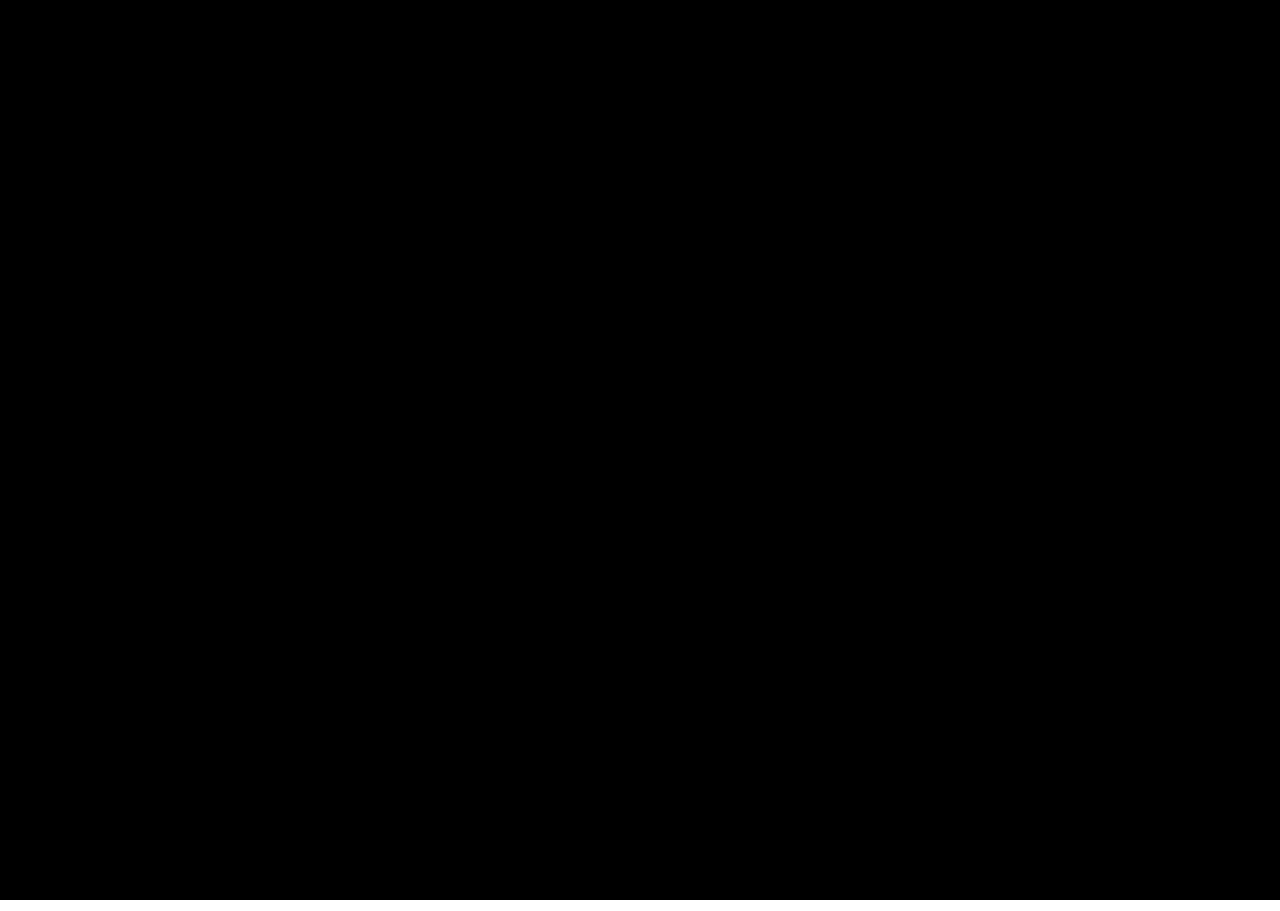
==== commit 2aedee2d: "update" ====
--- a/index.html
+++ b/index.html
@@ -255,21 +255,7 @@
                       About Me<span>!</span>
                     </h1>
                     <div class="circle-box">
-                      <svg width="120" height="134" viewBox="0 0 120 134" fill="none" xmlns="http://www.w3.org/2000/svg">
-                        <path d="M0.484768 69L0.387263 67.6276L7.3385 66.5005L7.33666 66.4746L0.292517 66.294L0.182133 64.7404L7.13061 63.5744L7.12877 63.5485L0.0873871 63.4068L0 62.1768L9.16831 62.455L9.29433 64.2288L3.2023 65.3084L3.20414 65.3343L9.38816 65.5494L9.52246 67.4397L0.484768 69Z" fill="#A2A5B1"/>
-                        <path d="M0.687644 52.3258L1.39517 48.4962L2.67734 48.731L2.22924 51.1564L4.60125 51.5908L4.95737 49.6632L6.23954 49.898L5.88342 51.8256L8.64008 52.3304L9.08818 49.905L10.3703 50.1398L9.66282 53.9694L0.687644 52.3258Z" fill="#A2A5B1"/>
-                        <path d="M4.19915 39.2362L4.7697 37.9263L11.946 41.0247L12.8848 38.8694L14.0809 39.3858L12.5715 42.851L4.19915 39.2362Z" fill="#A2A5B1"/>
-                        <path d="M19.2274 31.1303C18.8193 31.68 18.3495 31.9853 17.818 32.0462C17.2917 32.1001 16.742 31.9161 16.1688 31.4944L12.2268 28.5938C11.6536 28.1721 11.3157 27.7029 11.2129 27.1861C11.1154 26.6624 11.2706 26.1257 11.6787 25.576C12.0868 25.0262 12.554 24.7244 13.0803 24.6705C13.6118 24.6097 14.1641 24.7901 14.7372 25.2118L15.5131 25.7827L14.7072 26.8683L13.858 26.2434C13.4037 25.9091 13.0345 25.9333 12.7504 26.3161C12.4663 26.6988 12.5514 27.0573 13.0057 27.3916L17.105 30.4079C17.5524 30.7371 17.9181 30.7103 18.2022 30.3275C18.4863 29.9448 18.4047 29.5889 17.9574 29.2597L16.8355 28.4343L17.6414 27.3487L18.6793 28.1124C19.2525 28.5341 19.5878 29.0068 19.6854 29.5306C19.7881 30.0473 19.6355 30.5805 19.2274 31.1303Z" fill="#A2A5B1"/>
-                        <path d="M27.0872 22.7153C26.5462 23.1639 26.0043 23.3543 25.4612 23.2865C24.9182 23.2188 24.4131 22.9057 23.9459 22.3471L20.8757 18.6768C20.4085 18.1183 20.1905 17.5671 20.2218 17.0231C20.2532 16.4791 20.5393 15.9829 21.0802 15.5343C21.6212 15.0858 22.1632 14.8954 22.7062 14.9631C23.2492 15.0309 23.7543 15.344 24.2215 15.9025L27.2918 19.5728C27.759 20.1313 27.9769 20.6826 27.9456 21.2265C27.9143 21.7705 27.6281 22.2668 27.0872 22.7153ZM26.2529 21.718C26.6336 21.4023 26.632 21.0151 26.2482 20.5563L23.0612 16.7464C22.6774 16.2876 22.2952 16.216 21.9145 16.5317C21.5339 16.8473 21.5354 17.2345 21.9192 17.6933L25.1062 21.5032C25.49 21.962 25.8722 22.0336 26.2529 21.718Z" fill="#A2A5B1"/>
-                        <path d="M32.0114 8.20835L33.8725 7.36017L37.4208 12.8947L37.4445 12.8839L35.5557 6.59302L37.4168 5.74483L41.2152 14.0061L39.9824 14.5679L37.1064 8.31299L37.0827 8.3238L39.0103 15.0109L37.9198 15.508L34.0956 9.68521L34.0719 9.69602L36.9478 15.951L35.8098 16.4696L32.0114 8.20835Z" fill="#A2A5B1"/>
-                        <path d="M47.4563 2.68473L51.3064 2L51.5357 3.27773L49.0973 3.71139L49.5214 6.07519L51.4593 5.73054L51.6885 7.00827L49.7506 7.35292L50.2435 10.1L52.6819 9.66638L52.9112 10.9441L49.0611 11.6288L47.4563 2.68473Z" fill="#A2A5B1"/>
-                        <path d="M72.3337 3.97792L70.873 3.64159L71.1667 2.37701L75.4853 3.37137L75.1915 4.63595L73.7308 4.29962L71.9684 11.8871L70.5712 11.5654L72.3337 3.97792Z" fill="#A2A5B1"/>
-                        <path d="M82.2996 15.7249C81.671 15.4093 81.2799 14.99 81.1263 14.467C80.9727 13.9441 81.0603 13.3581 81.3891 12.7091L83.5497 8.44447C83.8785 7.7955 84.2997 7.3771 84.8135 7.18929C85.3272 7.00147 85.8983 7.06539 86.5269 7.38105C87.1554 7.69671 87.5465 8.11601 87.7001 8.63897C87.8538 9.16193 87.7662 9.7479 87.4374 10.3969L85.2768 14.6615C84.948 15.3105 84.5267 15.7289 84.013 15.9167C83.4993 16.1045 82.9281 16.0406 82.2996 15.7249ZM82.8867 14.5661C83.329 14.7882 83.6852 14.6327 83.9553 14.0996L86.1981 9.67274C86.4682 9.13966 86.3821 8.76205 85.9398 8.53992C85.4974 8.31779 85.1413 8.47327 84.8712 9.00635L82.6283 13.4332C82.3583 13.9663 82.4444 14.3439 82.8867 14.5661Z" fill="#A2A5B1"/>
-                        <path d="M105.072 21.4919L105.921 22.5773L100.78 27.3699L100.796 27.3904L106.746 23.6321L107.707 24.8609L102.59 29.6842L102.606 29.7047L108.532 25.9156L109.293 26.8884L101.525 31.7442L100.427 30.3413L104.882 26.0649L104.866 26.0444L99.6103 29.2968L98.4408 27.8017L105.072 21.4919Z" fill="#A2A5B1"/>
-                        <path d="M114.236 35.4496L115.792 39.0221L114.596 39.5385L113.611 37.2759L111.398 38.2313L112.181 40.0294L110.985 40.5458L110.202 38.7477L107.63 39.8579L108.616 42.1205L107.42 42.6369L105.864 39.0645L114.236 35.4496Z" fill="#A2A5B1"/>
-                        <path d="M118.695 48.3646L119.064 50.514C119.184 51.2134 119.086 51.77 118.769 52.1839C118.452 52.5977 117.93 52.8666 117.201 52.9905L112.652 53.7646C111.924 53.8886 111.342 53.8077 110.905 53.5222C110.468 53.2366 110.189 52.7441 110.069 52.0447L109.7 49.8953L118.695 48.3646ZM111.35 51.8005C111.389 52.0308 111.488 52.1939 111.645 52.29C111.804 52.3946 112.038 52.4207 112.346 52.3682L117.024 51.5723C117.332 51.5198 117.544 51.4179 117.659 51.2666C117.776 51.1239 117.814 50.9374 117.775 50.7071L117.652 49.9906L111.227 51.084L111.35 51.8005Z" fill="#A2A5B1"/>
-                        <path d="M110.634 64.6489C110.692 63.9504 110.936 63.4323 111.366 63.0946C111.795 62.7569 112.374 62.6183 113.102 62.6788L117.882 63.0759C118.61 63.1363 119.157 63.3685 119.525 63.7724C119.892 64.1763 120.046 64.7275 119.988 65.4259C119.929 66.1244 119.685 66.6425 119.256 66.9802C118.826 67.3179 118.248 67.4565 117.52 67.3961L112.739 66.9989C112.012 66.9385 111.464 66.7063 111.097 66.3024C110.73 65.8985 110.575 65.3474 110.634 64.6489ZM111.933 64.7568C111.892 65.2483 112.17 65.5189 112.768 65.5685L117.731 65.9808C118.328 66.0305 118.648 65.8095 118.689 65.318C118.73 64.8265 118.452 64.5559 117.854 64.5063L112.891 64.094C112.294 64.0444 111.974 64.2653 111.933 64.7568Z" fill="#A2A5B1"/>
-                      </svg>
+                      <img src="images/home/circle.svg" class="circle" alt="image">
                       <img class="logo" src="images/logo-2.png" alt="image">
                     </div>
                   </div>
@@ -429,21 +415,7 @@
                     Best Of Service<span>.</span>
                   </h1>
                   <div class="circle-box">
-                    <svg width="120" height="134" viewBox="0 0 120 134" fill="none" xmlns="http://www.w3.org/2000/svg">
-                      <path d="M0.484768 69L0.387263 67.6276L7.3385 66.5005L7.33666 66.4746L0.292517 66.294L0.182133 64.7404L7.13061 63.5744L7.12877 63.5485L0.0873871 63.4068L0 62.1768L9.16831 62.455L9.29433 64.2288L3.2023 65.3084L3.20414 65.3343L9.38816 65.5494L9.52246 67.4397L0.484768 69Z" fill="#A2A5B1"/>
-                      <path d="M0.687644 52.3258L1.39517 48.4962L2.67734 48.731L2.22924 51.1564L4.60125 51.5908L4.95737 49.6632L6.23954 49.898L5.88342 51.8256L8.64008 52.3304L9.08818 49.905L10.3703 50.1398L9.66282 53.9694L0.687644 52.3258Z" fill="#A2A5B1"/>
-                      <path d="M4.19915 39.2362L4.7697 37.9263L11.946 41.0247L12.8848 38.8694L14.0809 39.3858L12.5715 42.851L4.19915 39.2362Z" fill="#A2A5B1"/>
-                      <path d="M19.2274 31.1303C18.8193 31.68 18.3495 31.9853 17.818 32.0462C17.2917 32.1001 16.742 31.9161 16.1688 31.4944L12.2268 28.5938C11.6536 28.1721 11.3157 27.7029 11.2129 27.1861C11.1154 26.6624 11.2706 26.1257 11.6787 25.576C12.0868 25.0262 12.554 24.7244 13.0803 24.6705C13.6118 24.6097 14.1641 24.7901 14.7372 25.2118L15.5131 25.7827L14.7072 26.8683L13.858 26.2434C13.4037 25.9091 13.0345 25.9333 12.7504 26.3161C12.4663 26.6988 12.5514 27.0573 13.0057 27.3916L17.105 30.4079C17.5524 30.7371 17.9181 30.7103 18.2022 30.3275C18.4863 29.9448 18.4047 29.5889 17.9574 29.2597L16.8355 28.4343L17.6414 27.3487L18.6793 28.1124C19.2525 28.5341 19.5878 29.0068 19.6854 29.5306C19.7881 30.0473 19.6355 30.5805 19.2274 31.1303Z" fill="#A2A5B1"/>
-                      <path d="M27.0872 22.7153C26.5462 23.1639 26.0043 23.3543 25.4612 23.2865C24.9182 23.2188 24.4131 22.9057 23.9459 22.3471L20.8757 18.6768C20.4085 18.1183 20.1905 17.5671 20.2218 17.0231C20.2532 16.4791 20.5393 15.9829 21.0802 15.5343C21.6212 15.0858 22.1632 14.8954 22.7062 14.9631C23.2492 15.0309 23.7543 15.344 24.2215 15.9025L27.2918 19.5728C27.759 20.1313 27.9769 20.6826 27.9456 21.2265C27.9143 21.7705 27.6281 22.2668 27.0872 22.7153ZM26.2529 21.718C26.6336 21.4023 26.632 21.0151 26.2482 20.5563L23.0612 16.7464C22.6774 16.2876 22.2952 16.216 21.9145 16.5317C21.5339 16.8473 21.5354 17.2345 21.9192 17.6933L25.1062 21.5032C25.49 21.962 25.8722 22.0336 26.2529 21.718Z" fill="#A2A5B1"/>
-                      <path d="M32.0114 8.20835L33.8725 7.36017L37.4208 12.8947L37.4445 12.8839L35.5557 6.59302L37.4168 5.74483L41.2152 14.0061L39.9824 14.5679L37.1064 8.31299L37.0827 8.3238L39.0103 15.0109L37.9198 15.508L34.0956 9.68521L34.0719 9.69602L36.9478 15.951L35.8098 16.4696L32.0114 8.20835Z" fill="#A2A5B1"/>
-                      <path d="M47.4563 2.68473L51.3064 2L51.5357 3.27773L49.0973 3.71139L49.5214 6.07519L51.4593 5.73054L51.6885 7.00827L49.7506 7.35292L50.2435 10.1L52.6819 9.66638L52.9112 10.9441L49.0611 11.6288L47.4563 2.68473Z" fill="#A2A5B1"/>
-                      <path d="M72.3337 3.97792L70.873 3.64159L71.1667 2.37701L75.4853 3.37137L75.1915 4.63595L73.7308 4.29962L71.9684 11.8871L70.5712 11.5654L72.3337 3.97792Z" fill="#A2A5B1"/>
-                      <path d="M82.2996 15.7249C81.671 15.4093 81.2799 14.99 81.1263 14.467C80.9727 13.9441 81.0603 13.3581 81.3891 12.7091L83.5497 8.44447C83.8785 7.7955 84.2997 7.3771 84.8135 7.18929C85.3272 7.00147 85.8983 7.06539 86.5269 7.38105C87.1554 7.69671 87.5465 8.11601 87.7001 8.63897C87.8538 9.16193 87.7662 9.7479 87.4374 10.3969L85.2768 14.6615C84.948 15.3105 84.5267 15.7289 84.013 15.9167C83.4993 16.1045 82.9281 16.0406 82.2996 15.7249ZM82.8867 14.5661C83.329 14.7882 83.6852 14.6327 83.9553 14.0996L86.1981 9.67274C86.4682 9.13966 86.3821 8.76205 85.9398 8.53992C85.4974 8.31779 85.1413 8.47327 84.8712 9.00635L82.6283 13.4332C82.3583 13.9663 82.4444 14.3439 82.8867 14.5661Z" fill="#A2A5B1"/>
-                      <path d="M105.072 21.4919L105.921 22.5773L100.78 27.3699L100.796 27.3904L106.746 23.6321L107.707 24.8609L102.59 29.6842L102.606 29.7047L108.532 25.9156L109.293 26.8884L101.525 31.7442L100.427 30.3413L104.882 26.0649L104.866 26.0444L99.6103 29.2968L98.4408 27.8017L105.072 21.4919Z" fill="#A2A5B1"/>
-                      <path d="M114.236 35.4496L115.792 39.0221L114.596 39.5385L113.611 37.2759L111.398 38.2313L112.181 40.0294L110.985 40.5458L110.202 38.7477L107.63 39.8579L108.616 42.1205L107.42 42.6369L105.864 39.0645L114.236 35.4496Z" fill="#A2A5B1"/>
-                      <path d="M118.695 48.3646L119.064 50.514C119.184 51.2134 119.086 51.77 118.769 52.1839C118.452 52.5977 117.93 52.8666 117.201 52.9905L112.652 53.7646C111.924 53.8886 111.342 53.8077 110.905 53.5222C110.468 53.2366 110.189 52.7441 110.069 52.0447L109.7 49.8953L118.695 48.3646ZM111.35 51.8005C111.389 52.0308 111.488 52.1939 111.645 52.29C111.804 52.3946 112.038 52.4207 112.346 52.3682L117.024 51.5723C117.332 51.5198 117.544 51.4179 117.659 51.2666C117.776 51.1239 117.814 50.9374 117.775 50.7071L117.652 49.9906L111.227 51.084L111.35 51.8005Z" fill="#A2A5B1"/>
-                      <path d="M110.634 64.6489C110.692 63.9504 110.936 63.4323 111.366 63.0946C111.795 62.7569 112.374 62.6183 113.102 62.6788L117.882 63.0759C118.61 63.1363 119.157 63.3685 119.525 63.7724C119.892 64.1763 120.046 64.7275 119.988 65.4259C119.929 66.1244 119.685 66.6425 119.256 66.9802C118.826 67.3179 118.248 67.4565 117.52 67.3961L112.739 66.9989C112.012 66.9385 111.464 66.7063 111.097 66.3024C110.73 65.8985 110.575 65.3474 110.634 64.6489ZM111.933 64.7568C111.892 65.2483 112.17 65.5189 112.768 65.5685L117.731 65.9808C118.328 66.0305 118.648 65.8095 118.689 65.318C118.73 64.8265 118.452 64.5559 117.854 64.5063L112.891 64.094C112.294 64.0444 111.974 64.2653 111.933 64.7568Z" fill="#A2A5B1"/>
-                    </svg>
+                    <img src="images/home/circle.svg" class="circle" alt="image">
                     <img class="logo" src="images/logo-2.png" alt="image">
                   </div>
                 </div>
@@ -585,7 +557,7 @@
                   </div>
                 </div>
                 <div class="col-sm-4">
-                  <div class="tf-count">
+                  <div class="tf-count center">
                     <div class="count">
                       <h4 class="wrap-counter"><span class="number">50</span>M</h4>    
                     </div>
@@ -614,21 +586,7 @@
                     Price Table<span>.</span>
                   </h1>
                   <div class="circle-box">
-                    <svg width="120" height="134" viewBox="0 0 120 134" fill="none" xmlns="http://www.w3.org/2000/svg">
-                      <path d="M0.484768 69L0.387263 67.6276L7.3385 66.5005L7.33666 66.4746L0.292517 66.294L0.182133 64.7404L7.13061 63.5744L7.12877 63.5485L0.0873871 63.4068L0 62.1768L9.16831 62.455L9.29433 64.2288L3.2023 65.3084L3.20414 65.3343L9.38816 65.5494L9.52246 67.4397L0.484768 69Z" fill="#A2A5B1"/>
-                      <path d="M0.687644 52.3258L1.39517 48.4962L2.67734 48.731L2.22924 51.1564L4.60125 51.5908L4.95737 49.6632L6.23954 49.898L5.88342 51.8256L8.64008 52.3304L9.08818 49.905L10.3703 50.1398L9.66282 53.9694L0.687644 52.3258Z" fill="#A2A5B1"/>
-                      <path d="M4.19915 39.2362L4.7697 37.9263L11.946 41.0247L12.8848 38.8694L14.0809 39.3858L12.5715 42.851L4.19915 39.2362Z" fill="#A2A5B1"/>
-                      <path d="M19.2274 31.1303C18.8193 31.68 18.3495 31.9853 17.818 32.0462C17.2917 32.1001 16.742 31.9161 16.1688 31.4944L12.2268 28.5938C11.6536 28.1721 11.3157 27.7029 11.2129 27.1861C11.1154 26.6624 11.2706 26.1257 11.6787 25.576C12.0868 25.0262 12.554 24.7244 13.0803 24.6705C13.6118 24.6097 14.1641 24.7901 14.7372 25.2118L15.5131 25.7827L14.7072 26.8683L13.858 26.2434C13.4037 25.9091 13.0345 25.9333 12.7504 26.3161C12.4663 26.6988 12.5514 27.0573 13.0057 27.3916L17.105 30.4079C17.5524 30.7371 17.9181 30.7103 18.2022 30.3275C18.4863 29.9448 18.4047 29.5889 17.9574 29.2597L16.8355 28.4343L17.6414 27.3487L18.6793 28.1124C19.2525 28.5341 19.5878 29.0068 19.6854 29.5306C19.7881 30.0473 19.6355 30.5805 19.2274 31.1303Z" fill="#A2A5B1"/>
-                      <path d="M27.0872 22.7153C26.5462 23.1639 26.0043 23.3543 25.4612 23.2865C24.9182 23.2188 24.4131 22.9057 23.9459 22.3471L20.8757 18.6768C20.4085 18.1183 20.1905 17.5671 20.2218 17.0231C20.2532 16.4791 20.5393 15.9829 21.0802 15.5343C21.6212 15.0858 22.1632 14.8954 22.7062 14.9631C23.2492 15.0309 23.7543 15.344 24.2215 15.9025L27.2918 19.5728C27.759 20.1313 27.9769 20.6826 27.9456 21.2265C27.9143 21.7705 27.6281 22.2668 27.0872 22.7153ZM26.2529 21.718C26.6336 21.4023 26.632 21.0151 26.2482 20.5563L23.0612 16.7464C22.6774 16.2876 22.2952 16.216 21.9145 16.5317C21.5339 16.8473 21.5354 17.2345 21.9192 17.6933L25.1062 21.5032C25.49 21.962 25.8722 22.0336 26.2529 21.718Z" fill="#A2A5B1"/>
-                      <path d="M32.0114 8.20835L33.8725 7.36017L37.4208 12.8947L37.4445 12.8839L35.5557 6.59302L37.4168 5.74483L41.2152 14.0061L39.9824 14.5679L37.1064 8.31299L37.0827 8.3238L39.0103 15.0109L37.9198 15.508L34.0956 9.68521L34.0719 9.69602L36.9478 15.951L35.8098 16.4696L32.0114 8.20835Z" fill="#A2A5B1"/>
-                      <path d="M47.4563 2.68473L51.3064 2L51.5357 3.27773L49.0973 3.71139L49.5214 6.07519L51.4593 5.73054L51.6885 7.00827L49.7506 7.35292L50.2435 10.1L52.6819 9.66638L52.9112 10.9441L49.0611 11.6288L47.4563 2.68473Z" fill="#A2A5B1"/>
-                      <path d="M72.3337 3.97792L70.873 3.64159L71.1667 2.37701L75.4853 3.37137L75.1915 4.63595L73.7308 4.29962L71.9684 11.8871L70.5712 11.5654L72.3337 3.97792Z" fill="#A2A5B1"/>
-                      <path d="M82.2996 15.7249C81.671 15.4093 81.2799 14.99 81.1263 14.467C80.9727 13.9441 81.0603 13.3581 81.3891 12.7091L83.5497 8.44447C83.8785 7.7955 84.2997 7.3771 84.8135 7.18929C85.3272 7.00147 85.8983 7.06539 86.5269 7.38105C87.1554 7.69671 87.5465 8.11601 87.7001 8.63897C87.8538 9.16193 87.7662 9.7479 87.4374 10.3969L85.2768 14.6615C84.948 15.3105 84.5267 15.7289 84.013 15.9167C83.4993 16.1045 82.9281 16.0406 82.2996 15.7249ZM82.8867 14.5661C83.329 14.7882 83.6852 14.6327 83.9553 14.0996L86.1981 9.67274C86.4682 9.13966 86.3821 8.76205 85.9398 8.53992C85.4974 8.31779 85.1413 8.47327 84.8712 9.00635L82.6283 13.4332C82.3583 13.9663 82.4444 14.3439 82.8867 14.5661Z" fill="#A2A5B1"/>
-                      <path d="M105.072 21.4919L105.921 22.5773L100.78 27.3699L100.796 27.3904L106.746 23.6321L107.707 24.8609L102.59 29.6842L102.606 29.7047L108.532 25.9156L109.293 26.8884L101.525 31.7442L100.427 30.3413L104.882 26.0649L104.866 26.0444L99.6103 29.2968L98.4408 27.8017L105.072 21.4919Z" fill="#A2A5B1"/>
-                      <path d="M114.236 35.4496L115.792 39.0221L114.596 39.5385L113.611 37.2759L111.398 38.2313L112.181 40.0294L110.985 40.5458L110.202 38.7477L107.63 39.8579L108.616 42.1205L107.42 42.6369L105.864 39.0645L114.236 35.4496Z" fill="#A2A5B1"/>
-                      <path d="M118.695 48.3646L119.064 50.514C119.184 51.2134 119.086 51.77 118.769 52.1839C118.452 52.5977 117.93 52.8666 117.201 52.9905L112.652 53.7646C111.924 53.8886 111.342 53.8077 110.905 53.5222C110.468 53.2366 110.189 52.7441 110.069 52.0447L109.7 49.8953L118.695 48.3646ZM111.35 51.8005C111.389 52.0308 111.488 52.1939 111.645 52.29C111.804 52.3946 112.038 52.4207 112.346 52.3682L117.024 51.5723C117.332 51.5198 117.544 51.4179 117.659 51.2666C117.776 51.1239 117.814 50.9374 117.775 50.7071L117.652 49.9906L111.227 51.084L111.35 51.8005Z" fill="#A2A5B1"/>
-                      <path d="M110.634 64.6489C110.692 63.9504 110.936 63.4323 111.366 63.0946C111.795 62.7569 112.374 62.6183 113.102 62.6788L117.882 63.0759C118.61 63.1363 119.157 63.3685 119.525 63.7724C119.892 64.1763 120.046 64.7275 119.988 65.4259C119.929 66.1244 119.685 66.6425 119.256 66.9802C118.826 67.3179 118.248 67.4565 117.52 67.3961L112.739 66.9989C112.012 66.9385 111.464 66.7063 111.097 66.3024C110.73 65.8985 110.575 65.3474 110.634 64.6489ZM111.933 64.7568C111.892 65.2483 112.17 65.5189 112.768 65.5685L117.731 65.9808C118.328 66.0305 118.648 65.8095 118.689 65.318C118.73 64.8265 118.452 64.5559 117.854 64.5063L112.891 64.094C112.294 64.0444 111.974 64.2653 111.933 64.7568Z" fill="#A2A5B1"/>
-                    </svg>
+                    <img src="images/home/circle.svg" class="circle" alt="image">
                     <img class="logo" src="images/logo-2.png" alt="image">
                   </div>
                 </div>
@@ -762,21 +720,8 @@
                     The skills I have so far and the market for my skills<span>.</span>
                   </h1>
                   <div class="circle-box">
-                    <svg width="120" height="134" viewBox="0 0 120 134" fill="none" xmlns="http://www.w3.org/2000/svg">
-                      <path d="M0.484768 69L0.387263 67.6276L7.3385 66.5005L7.33666 66.4746L0.292517 66.294L0.182133 64.7404L7.13061 63.5744L7.12877 63.5485L0.0873871 63.4068L0 62.1768L9.16831 62.455L9.29433 64.2288L3.2023 65.3084L3.20414 65.3343L9.38816 65.5494L9.52246 67.4397L0.484768 69Z" fill="#A2A5B1"/>
-                      <path d="M0.687644 52.3258L1.39517 48.4962L2.67734 48.731L2.22924 51.1564L4.60125 51.5908L4.95737 49.6632L6.23954 49.898L5.88342 51.8256L8.64008 52.3304L9.08818 49.905L10.3703 50.1398L9.66282 53.9694L0.687644 52.3258Z" fill="#A2A5B1"/>
-                      <path d="M4.19915 39.2362L4.7697 37.9263L11.946 41.0247L12.8848 38.8694L14.0809 39.3858L12.5715 42.851L4.19915 39.2362Z" fill="#A2A5B1"/>
-                      <path d="M19.2274 31.1303C18.8193 31.68 18.3495 31.9853 17.818 32.0462C17.2917 32.1001 16.742 31.9161 16.1688 31.4944L12.2268 28.5938C11.6536 28.1721 11.3157 27.7029 11.2129 27.1861C11.1154 26.6624 11.2706 26.1257 11.6787 25.576C12.0868 25.0262 12.554 24.7244 13.0803 24.6705C13.6118 24.6097 14.1641 24.7901 14.7372 25.2118L15.5131 25.7827L14.7072 26.8683L13.858 26.2434C13.4037 25.9091 13.0345 25.9333 12.7504 26.3161C12.4663 26.6988 12.5514 27.0573 13.0057 27.3916L17.105 30.4079C17.5524 30.7371 17.9181 30.7103 18.2022 30.3275C18.4863 29.9448 18.4047 29.5889 17.9574 29.2597L16.8355 28.4343L17.6414 27.3487L18.6793 28.1124C19.2525 28.5341 19.5878 29.0068 19.6854 29.5306C19.7881 30.0473 19.6355 30.5805 19.2274 31.1303Z" fill="#A2A5B1"/>
-                      <path d="M27.0872 22.7153C26.5462 23.1639 26.0043 23.3543 25.4612 23.2865C24.9182 23.2188 24.4131 22.9057 23.9459 22.3471L20.8757 18.6768C20.4085 18.1183 20.1905 17.5671 20.2218 17.0231C20.2532 16.4791 20.5393 15.9829 21.0802 15.5343C21.6212 15.0858 22.1632 14.8954 22.7062 14.9631C23.2492 15.0309 23.7543 15.344 24.2215 15.9025L27.2918 19.5728C27.759 20.1313 27.9769 20.6826 27.9456 21.2265C27.9143 21.7705 27.6281 22.2668 27.0872 22.7153ZM26.2529 21.718C26.6336 21.4023 26.632 21.0151 26.2482 20.5563L23.0612 16.7464C22.6774 16.2876 22.2952 16.216 21.9145 16.5317C21.5339 16.8473 21.5354 17.2345 21.9192 17.6933L25.1062 21.5032C25.49 21.962 25.8722 22.0336 26.2529 21.718Z" fill="#A2A5B1"/>
-                      <path d="M32.0114 8.20835L33.8725 7.36017L37.4208 12.8947L37.4445 12.8839L35.5557 6.59302L37.4168 5.74483L41.2152 14.0061L39.9824 14.5679L37.1064 8.31299L37.0827 8.3238L39.0103 15.0109L37.9198 15.508L34.0956 9.68521L34.0719 9.69602L36.9478 15.951L35.8098 16.4696L32.0114 8.20835Z" fill="#A2A5B1"/>
-                      <path d="M47.4563 2.68473L51.3064 2L51.5357 3.27773L49.0973 3.71139L49.5214 6.07519L51.4593 5.73054L51.6885 7.00827L49.7506 7.35292L50.2435 10.1L52.6819 9.66638L52.9112 10.9441L49.0611 11.6288L47.4563 2.68473Z" fill="#A2A5B1"/>
-                      <path d="M72.3337 3.97792L70.873 3.64159L71.1667 2.37701L75.4853 3.37137L75.1915 4.63595L73.7308 4.29962L71.9684 11.8871L70.5712 11.5654L72.3337 3.97792Z" fill="#A2A5B1"/>
-                      <path d="M82.2996 15.7249C81.671 15.4093 81.2799 14.99 81.1263 14.467C80.9727 13.9441 81.0603 13.3581 81.3891 12.7091L83.5497 8.44447C83.8785 7.7955 84.2997 7.3771 84.8135 7.18929C85.3272 7.00147 85.8983 7.06539 86.5269 7.38105C87.1554 7.69671 87.5465 8.11601 87.7001 8.63897C87.8538 9.16193 87.7662 9.7479 87.4374 10.3969L85.2768 14.6615C84.948 15.3105 84.5267 15.7289 84.013 15.9167C83.4993 16.1045 82.9281 16.0406 82.2996 15.7249ZM82.8867 14.5661C83.329 14.7882 83.6852 14.6327 83.9553 14.0996L86.1981 9.67274C86.4682 9.13966 86.3821 8.76205 85.9398 8.53992C85.4974 8.31779 85.1413 8.47327 84.8712 9.00635L82.6283 13.4332C82.3583 13.9663 82.4444 14.3439 82.8867 14.5661Z" fill="#A2A5B1"/>
-                      <path d="M105.072 21.4919L105.921 22.5773L100.78 27.3699L100.796 27.3904L106.746 23.6321L107.707 24.8609L102.59 29.6842L102.606 29.7047L108.532 25.9156L109.293 26.8884L101.525 31.7442L100.427 30.3413L104.882 26.0649L104.866 26.0444L99.6103 29.2968L98.4408 27.8017L105.072 21.4919Z" fill="#A2A5B1"/>
-                      <path d="M114.236 35.4496L115.792 39.0221L114.596 39.5385L113.611 37.2759L111.398 38.2313L112.181 40.0294L110.985 40.5458L110.202 38.7477L107.63 39.8579L108.616 42.1205L107.42 42.6369L105.864 39.0645L114.236 35.4496Z" fill="#A2A5B1"/>
-                      <path d="M118.695 48.3646L119.064 50.514C119.184 51.2134 119.086 51.77 118.769 52.1839C118.452 52.5977 117.93 52.8666 117.201 52.9905L112.652 53.7646C111.924 53.8886 111.342 53.8077 110.905 53.5222C110.468 53.2366 110.189 52.7441 110.069 52.0447L109.7 49.8953L118.695 48.3646ZM111.35 51.8005C111.389 52.0308 111.488 52.1939 111.645 52.29C111.804 52.3946 112.038 52.4207 112.346 52.3682L117.024 51.5723C117.332 51.5198 117.544 51.4179 117.659 51.2666C117.776 51.1239 117.814 50.9374 117.775 50.7071L117.652 49.9906L111.227 51.084L111.35 51.8005Z" fill="#A2A5B1"/>
-                      <path d="M110.634 64.6489C110.692 63.9504 110.936 63.4323 111.366 63.0946C111.795 62.7569 112.374 62.6183 113.102 62.6788L117.882 63.0759C118.61 63.1363 119.157 63.3685 119.525 63.7724C119.892 64.1763 120.046 64.7275 119.988 65.4259C119.929 66.1244 119.685 66.6425 119.256 66.9802C118.826 67.3179 118.248 67.4565 117.52 67.3961L112.739 66.9989C112.012 66.9385 111.464 66.7063 111.097 66.3024C110.73 65.8985 110.575 65.3474 110.634 64.6489ZM111.933 64.7568C111.892 65.2483 112.17 65.5189 112.768 65.5685L117.731 65.9808C118.328 66.0305 118.648 65.8095 118.689 65.318C118.73 64.8265 118.452 64.5559 117.854 64.5063L112.891 64.094C112.294 64.0444 111.974 64.2653 111.933 64.7568Z" fill="#A2A5B1"/>
-                    </svg>
+                    <img src="images/home/circle.svg" class="circle" alt="image">
+                    
                     <img class="logo" src="images/logo-2.png" alt="image">
                   </div>
                 </div>
@@ -848,21 +793,8 @@
                     Our Portfolio<span>.</span>
                   </h1>
                   <div class="circle-box">
-                    <svg width="120" height="134" viewBox="0 0 120 134" fill="none" xmlns="http://www.w3.org/2000/svg">
-                      <path d="M0.484768 69L0.387263 67.6276L7.3385 66.5005L7.33666 66.4746L0.292517 66.294L0.182133 64.7404L7.13061 63.5744L7.12877 63.5485L0.0873871 63.4068L0 62.1768L9.16831 62.455L9.29433 64.2288L3.2023 65.3084L3.20414 65.3343L9.38816 65.5494L9.52246 67.4397L0.484768 69Z" fill="#A2A5B1"/>
-                      <path d="M0.687644 52.3258L1.39517 48.4962L2.67734 48.731L2.22924 51.1564L4.60125 51.5908L4.95737 49.6632L6.23954 49.898L5.88342 51.8256L8.64008 52.3304L9.08818 49.905L10.3703 50.1398L9.66282 53.9694L0.687644 52.3258Z" fill="#A2A5B1"/>
-                      <path d="M4.19915 39.2362L4.7697 37.9263L11.946 41.0247L12.8848 38.8694L14.0809 39.3858L12.5715 42.851L4.19915 39.2362Z" fill="#A2A5B1"/>
-                      <path d="M19.2274 31.1303C18.8193 31.68 18.3495 31.9853 17.818 32.0462C17.2917 32.1001 16.742 31.9161 16.1688 31.4944L12.2268 28.5938C11.6536 28.1721 11.3157 27.7029 11.2129 27.1861C11.1154 26.6624 11.2706 26.1257 11.6787 25.576C12.0868 25.0262 12.554 24.7244 13.0803 24.6705C13.6118 24.6097 14.1641 24.7901 14.7372 25.2118L15.5131 25.7827L14.7072 26.8683L13.858 26.2434C13.4037 25.9091 13.0345 25.9333 12.7504 26.3161C12.4663 26.6988 12.5514 27.0573 13.0057 27.3916L17.105 30.4079C17.5524 30.7371 17.9181 30.7103 18.2022 30.3275C18.4863 29.9448 18.4047 29.5889 17.9574 29.2597L16.8355 28.4343L17.6414 27.3487L18.6793 28.1124C19.2525 28.5341 19.5878 29.0068 19.6854 29.5306C19.7881 30.0473 19.6355 30.5805 19.2274 31.1303Z" fill="#A2A5B1"/>
-                      <path d="M27.0872 22.7153C26.5462 23.1639 26.0043 23.3543 25.4612 23.2865C24.9182 23.2188 24.4131 22.9057 23.9459 22.3471L20.8757 18.6768C20.4085 18.1183 20.1905 17.5671 20.2218 17.0231C20.2532 16.4791 20.5393 15.9829 21.0802 15.5343C21.6212 15.0858 22.1632 14.8954 22.7062 14.9631C23.2492 15.0309 23.7543 15.344 24.2215 15.9025L27.2918 19.5728C27.759 20.1313 27.9769 20.6826 27.9456 21.2265C27.9143 21.7705 27.6281 22.2668 27.0872 22.7153ZM26.2529 21.718C26.6336 21.4023 26.632 21.0151 26.2482 20.5563L23.0612 16.7464C22.6774 16.2876 22.2952 16.216 21.9145 16.5317C21.5339 16.8473 21.5354 17.2345 21.9192 17.6933L25.1062 21.5032C25.49 21.962 25.8722 22.0336 26.2529 21.718Z" fill="#A2A5B1"/>
-                      <path d="M32.0114 8.20835L33.8725 7.36017L37.4208 12.8947L37.4445 12.8839L35.5557 6.59302L37.4168 5.74483L41.2152 14.0061L39.9824 14.5679L37.1064 8.31299L37.0827 8.3238L39.0103 15.0109L37.9198 15.508L34.0956 9.68521L34.0719 9.69602L36.9478 15.951L35.8098 16.4696L32.0114 8.20835Z" fill="#A2A5B1"/>
-                      <path d="M47.4563 2.68473L51.3064 2L51.5357 3.27773L49.0973 3.71139L49.5214 6.07519L51.4593 5.73054L51.6885 7.00827L49.7506 7.35292L50.2435 10.1L52.6819 9.66638L52.9112 10.9441L49.0611 11.6288L47.4563 2.68473Z" fill="#A2A5B1"/>
-                      <path d="M72.3337 3.97792L70.873 3.64159L71.1667 2.37701L75.4853 3.37137L75.1915 4.63595L73.7308 4.29962L71.9684 11.8871L70.5712 11.5654L72.3337 3.97792Z" fill="#A2A5B1"/>
-                      <path d="M82.2996 15.7249C81.671 15.4093 81.2799 14.99 81.1263 14.467C80.9727 13.9441 81.0603 13.3581 81.3891 12.7091L83.5497 8.44447C83.8785 7.7955 84.2997 7.3771 84.8135 7.18929C85.3272 7.00147 85.8983 7.06539 86.5269 7.38105C87.1554 7.69671 87.5465 8.11601 87.7001 8.63897C87.8538 9.16193 87.7662 9.7479 87.4374 10.3969L85.2768 14.6615C84.948 15.3105 84.5267 15.7289 84.013 15.9167C83.4993 16.1045 82.9281 16.0406 82.2996 15.7249ZM82.8867 14.5661C83.329 14.7882 83.6852 14.6327 83.9553 14.0996L86.1981 9.67274C86.4682 9.13966 86.3821 8.76205 85.9398 8.53992C85.4974 8.31779 85.1413 8.47327 84.8712 9.00635L82.6283 13.4332C82.3583 13.9663 82.4444 14.3439 82.8867 14.5661Z" fill="#A2A5B1"/>
-                      <path d="M105.072 21.4919L105.921 22.5773L100.78 27.3699L100.796 27.3904L106.746 23.6321L107.707 24.8609L102.59 29.6842L102.606 29.7047L108.532 25.9156L109.293 26.8884L101.525 31.7442L100.427 30.3413L104.882 26.0649L104.866 26.0444L99.6103 29.2968L98.4408 27.8017L105.072 21.4919Z" fill="#A2A5B1"/>
-                      <path d="M114.236 35.4496L115.792 39.0221L114.596 39.5385L113.611 37.2759L111.398 38.2313L112.181 40.0294L110.985 40.5458L110.202 38.7477L107.63 39.8579L108.616 42.1205L107.42 42.6369L105.864 39.0645L114.236 35.4496Z" fill="#A2A5B1"/>
-                      <path d="M118.695 48.3646L119.064 50.514C119.184 51.2134 119.086 51.77 118.769 52.1839C118.452 52.5977 117.93 52.8666 117.201 52.9905L112.652 53.7646C111.924 53.8886 111.342 53.8077 110.905 53.5222C110.468 53.2366 110.189 52.7441 110.069 52.0447L109.7 49.8953L118.695 48.3646ZM111.35 51.8005C111.389 52.0308 111.488 52.1939 111.645 52.29C111.804 52.3946 112.038 52.4207 112.346 52.3682L117.024 51.5723C117.332 51.5198 117.544 51.4179 117.659 51.2666C117.776 51.1239 117.814 50.9374 117.775 50.7071L117.652 49.9906L111.227 51.084L111.35 51.8005Z" fill="#A2A5B1"/>
-                      <path d="M110.634 64.6489C110.692 63.9504 110.936 63.4323 111.366 63.0946C111.795 62.7569 112.374 62.6183 113.102 62.6788L117.882 63.0759C118.61 63.1363 119.157 63.3685 119.525 63.7724C119.892 64.1763 120.046 64.7275 119.988 65.4259C119.929 66.1244 119.685 66.6425 119.256 66.9802C118.826 67.3179 118.248 67.4565 117.52 67.3961L112.739 66.9989C112.012 66.9385 111.464 66.7063 111.097 66.3024C110.73 65.8985 110.575 65.3474 110.634 64.6489ZM111.933 64.7568C111.892 65.2483 112.17 65.5189 112.768 65.5685L117.731 65.9808C118.328 66.0305 118.648 65.8095 118.689 65.318C118.73 64.8265 118.452 64.5559 117.854 64.5063L112.891 64.094C112.294 64.0444 111.974 64.2653 111.933 64.7568Z" fill="#A2A5B1"/>
-                    </svg>
+                    <img src="images/home/circle.svg" class="circle" alt="image">
+                    
                     <img class="logo" src="images/logo-2.png" alt="image">
                   </div>
                 </div>
@@ -1156,21 +1088,8 @@
                     Latest News<span>.</span>
                   </h1>
                   <div class="circle-box">
-                    <svg width="120" height="134" viewBox="0 0 120 134" fill="none" xmlns="http://www.w3.org/2000/svg">
-                      <path d="M0.484768 69L0.387263 67.6276L7.3385 66.5005L7.33666 66.4746L0.292517 66.294L0.182133 64.7404L7.13061 63.5744L7.12877 63.5485L0.0873871 63.4068L0 62.1768L9.16831 62.455L9.29433 64.2288L3.2023 65.3084L3.20414 65.3343L9.38816 65.5494L9.52246 67.4397L0.484768 69Z" fill="#A2A5B1"/>
-                      <path d="M0.687644 52.3258L1.39517 48.4962L2.67734 48.731L2.22924 51.1564L4.60125 51.5908L4.95737 49.6632L6.23954 49.898L5.88342 51.8256L8.64008 52.3304L9.08818 49.905L10.3703 50.1398L9.66282 53.9694L0.687644 52.3258Z" fill="#A2A5B1"/>
-                      <path d="M4.19915 39.2362L4.7697 37.9263L11.946 41.0247L12.8848 38.8694L14.0809 39.3858L12.5715 42.851L4.19915 39.2362Z" fill="#A2A5B1"/>
-                      <path d="M19.2274 31.1303C18.8193 31.68 18.3495 31.9853 17.818 32.0462C17.2917 32.1001 16.742 31.9161 16.1688 31.4944L12.2268 28.5938C11.6536 28.1721 11.3157 27.7029 11.2129 27.1861C11.1154 26.6624 11.2706 26.1257 11.6787 25.576C12.0868 25.0262 12.554 24.7244 13.0803 24.6705C13.6118 24.6097 14.1641 24.7901 14.7372 25.2118L15.5131 25.7827L14.7072 26.8683L13.858 26.2434C13.4037 25.9091 13.0345 25.9333 12.7504 26.3161C12.4663 26.6988 12.5514 27.0573 13.0057 27.3916L17.105 30.4079C17.5524 30.7371 17.9181 30.7103 18.2022 30.3275C18.4863 29.9448 18.4047 29.5889 17.9574 29.2597L16.8355 28.4343L17.6414 27.3487L18.6793 28.1124C19.2525 28.5341 19.5878 29.0068 19.6854 29.5306C19.7881 30.0473 19.6355 30.5805 19.2274 31.1303Z" fill="#A2A5B1"/>
-                      <path d="M27.0872 22.7153C26.5462 23.1639 26.0043 23.3543 25.4612 23.2865C24.9182 23.2188 24.4131 22.9057 23.9459 22.3471L20.8757 18.6768C20.4085 18.1183 20.1905 17.5671 20.2218 17.0231C20.2532 16.4791 20.5393 15.9829 21.0802 15.5343C21.6212 15.0858 22.1632 14.8954 22.7062 14.9631C23.2492 15.0309 23.7543 15.344 24.2215 15.9025L27.2918 19.5728C27.759 20.1313 27.9769 20.6826 27.9456 21.2265C27.9143 21.7705 27.6281 22.2668 27.0872 22.7153ZM26.2529 21.718C26.6336 21.4023 26.632 21.0151 26.2482 20.5563L23.0612 16.7464C22.6774 16.2876 22.2952 16.216 21.9145 16.5317C21.5339 16.8473 21.5354 17.2345 21.9192 17.6933L25.1062 21.5032C25.49 21.962 25.8722 22.0336 26.2529 21.718Z" fill="#A2A5B1"/>
-                      <path d="M32.0114 8.20835L33.8725 7.36017L37.4208 12.8947L37.4445 12.8839L35.5557 6.59302L37.4168 5.74483L41.2152 14.0061L39.9824 14.5679L37.1064 8.31299L37.0827 8.3238L39.0103 15.0109L37.9198 15.508L34.0956 9.68521L34.0719 9.69602L36.9478 15.951L35.8098 16.4696L32.0114 8.20835Z" fill="#A2A5B1"/>
-                      <path d="M47.4563 2.68473L51.3064 2L51.5357 3.27773L49.0973 3.71139L49.5214 6.07519L51.4593 5.73054L51.6885 7.00827L49.7506 7.35292L50.2435 10.1L52.6819 9.66638L52.9112 10.9441L49.0611 11.6288L47.4563 2.68473Z" fill="#A2A5B1"/>
-                      <path d="M72.3337 3.97792L70.873 3.64159L71.1667 2.37701L75.4853 3.37137L75.1915 4.63595L73.7308 4.29962L71.9684 11.8871L70.5712 11.5654L72.3337 3.97792Z" fill="#A2A5B1"/>
-                      <path d="M82.2996 15.7249C81.671 15.4093 81.2799 14.99 81.1263 14.467C80.9727 13.9441 81.0603 13.3581 81.3891 12.7091L83.5497 8.44447C83.8785 7.7955 84.2997 7.3771 84.8135 7.18929C85.3272 7.00147 85.8983 7.06539 86.5269 7.38105C87.1554 7.69671 87.5465 8.11601 87.7001 8.63897C87.8538 9.16193 87.7662 9.7479 87.4374 10.3969L85.2768 14.6615C84.948 15.3105 84.5267 15.7289 84.013 15.9167C83.4993 16.1045 82.9281 16.0406 82.2996 15.7249ZM82.8867 14.5661C83.329 14.7882 83.6852 14.6327 83.9553 14.0996L86.1981 9.67274C86.4682 9.13966 86.3821 8.76205 85.9398 8.53992C85.4974 8.31779 85.1413 8.47327 84.8712 9.00635L82.6283 13.4332C82.3583 13.9663 82.4444 14.3439 82.8867 14.5661Z" fill="#A2A5B1"/>
-                      <path d="M105.072 21.4919L105.921 22.5773L100.78 27.3699L100.796 27.3904L106.746 23.6321L107.707 24.8609L102.59 29.6842L102.606 29.7047L108.532 25.9156L109.293 26.8884L101.525 31.7442L100.427 30.3413L104.882 26.0649L104.866 26.0444L99.6103 29.2968L98.4408 27.8017L105.072 21.4919Z" fill="#A2A5B1"/>
-                      <path d="M114.236 35.4496L115.792 39.0221L114.596 39.5385L113.611 37.2759L111.398 38.2313L112.181 40.0294L110.985 40.5458L110.202 38.7477L107.63 39.8579L108.616 42.1205L107.42 42.6369L105.864 39.0645L114.236 35.4496Z" fill="#A2A5B1"/>
-                      <path d="M118.695 48.3646L119.064 50.514C119.184 51.2134 119.086 51.77 118.769 52.1839C118.452 52.5977 117.93 52.8666 117.201 52.9905L112.652 53.7646C111.924 53.8886 111.342 53.8077 110.905 53.5222C110.468 53.2366 110.189 52.7441 110.069 52.0447L109.7 49.8953L118.695 48.3646ZM111.35 51.8005C111.389 52.0308 111.488 52.1939 111.645 52.29C111.804 52.3946 112.038 52.4207 112.346 52.3682L117.024 51.5723C117.332 51.5198 117.544 51.4179 117.659 51.2666C117.776 51.1239 117.814 50.9374 117.775 50.7071L117.652 49.9906L111.227 51.084L111.35 51.8005Z" fill="#A2A5B1"/>
-                      <path d="M110.634 64.6489C110.692 63.9504 110.936 63.4323 111.366 63.0946C111.795 62.7569 112.374 62.6183 113.102 62.6788L117.882 63.0759C118.61 63.1363 119.157 63.3685 119.525 63.7724C119.892 64.1763 120.046 64.7275 119.988 65.4259C119.929 66.1244 119.685 66.6425 119.256 66.9802C118.826 67.3179 118.248 67.4565 117.52 67.3961L112.739 66.9989C112.012 66.9385 111.464 66.7063 111.097 66.3024C110.73 65.8985 110.575 65.3474 110.634 64.6489ZM111.933 64.7568C111.892 65.2483 112.17 65.5189 112.768 65.5685L117.731 65.9808C118.328 66.0305 118.648 65.8095 118.689 65.318C118.73 64.8265 118.452 64.5559 117.854 64.5063L112.891 64.094C112.294 64.0444 111.974 64.2653 111.933 64.7568Z" fill="#A2A5B1"/>
-                    </svg>
+                    <img src="images/home/circle.svg" class="circle" alt="image">
+                    
                     <img class="logo" src="images/logo-2.png" alt="image">
                   </div>
                 </div>
@@ -1561,21 +1480,8 @@
                     Testimonials<span>.</span>
                   </h1>
                   <div class="circle-box">
-                    <svg width="120" height="134" viewBox="0 0 120 134" fill="none" xmlns="http://www.w3.org/2000/svg">
-                      <path d="M0.484768 69L0.387263 67.6276L7.3385 66.5005L7.33666 66.4746L0.292517 66.294L0.182133 64.7404L7.13061 63.5744L7.12877 63.5485L0.0873871 63.4068L0 62.1768L9.16831 62.455L9.29433 64.2288L3.2023 65.3084L3.20414 65.3343L9.38816 65.5494L9.52246 67.4397L0.484768 69Z" fill="#A2A5B1"/>
-                      <path d="M0.687644 52.3258L1.39517 48.4962L2.67734 48.731L2.22924 51.1564L4.60125 51.5908L4.95737 49.6632L6.23954 49.898L5.88342 51.8256L8.64008 52.3304L9.08818 49.905L10.3703 50.1398L9.66282 53.9694L0.687644 52.3258Z" fill="#A2A5B1"/>
-                      <path d="M4.19915 39.2362L4.7697 37.9263L11.946 41.0247L12.8848 38.8694L14.0809 39.3858L12.5715 42.851L4.19915 39.2362Z" fill="#A2A5B1"/>
-                      <path d="M19.2274 31.1303C18.8193 31.68 18.3495 31.9853 17.818 32.0462C17.2917 32.1001 16.742 31.9161 16.1688 31.4944L12.2268 28.5938C11.6536 28.1721 11.3157 27.7029 11.2129 27.1861C11.1154 26.6624 11.2706 26.1257 11.6787 25.576C12.0868 25.0262 12.554 24.7244 13.0803 24.6705C13.6118 24.6097 14.1641 24.7901 14.7372 25.2118L15.5131 25.7827L14.7072 26.8683L13.858 26.2434C13.4037 25.9091 13.0345 25.9333 12.7504 26.3161C12.4663 26.6988 12.5514 27.0573 13.0057 27.3916L17.105 30.4079C17.5524 30.7371 17.9181 30.7103 18.2022 30.3275C18.4863 29.9448 18.4047 29.5889 17.9574 29.2597L16.8355 28.4343L17.6414 27.3487L18.6793 28.1124C19.2525 28.5341 19.5878 29.0068 19.6854 29.5306C19.7881 30.0473 19.6355 30.5805 19.2274 31.1303Z" fill="#A2A5B1"/>
-                      <path d="M27.0872 22.7153C26.5462 23.1639 26.0043 23.3543 25.4612 23.2865C24.9182 23.2188 24.4131 22.9057 23.9459 22.3471L20.8757 18.6768C20.4085 18.1183 20.1905 17.5671 20.2218 17.0231C20.2532 16.4791 20.5393 15.9829 21.0802 15.5343C21.6212 15.0858 22.1632 14.8954 22.7062 14.9631C23.2492 15.0309 23.7543 15.344 24.2215 15.9025L27.2918 19.5728C27.759 20.1313 27.9769 20.6826 27.9456 21.2265C27.9143 21.7705 27.6281 22.2668 27.0872 22.7153ZM26.2529 21.718C26.6336 21.4023 26.632 21.0151 26.2482 20.5563L23.0612 16.7464C22.6774 16.2876 22.2952 16.216 21.9145 16.5317C21.5339 16.8473 21.5354 17.2345 21.9192 17.6933L25.1062 21.5032C25.49 21.962 25.8722 22.0336 26.2529 21.718Z" fill="#A2A5B1"/>
-                      <path d="M32.0114 8.20835L33.8725 7.36017L37.4208 12.8947L37.4445 12.8839L35.5557 6.59302L37.4168 5.74483L41.2152 14.0061L39.9824 14.5679L37.1064 8.31299L37.0827 8.3238L39.0103 15.0109L37.9198 15.508L34.0956 9.68521L34.0719 9.69602L36.9478 15.951L35.8098 16.4696L32.0114 8.20835Z" fill="#A2A5B1"/>
-                      <path d="M47.4563 2.68473L51.3064 2L51.5357 3.27773L49.0973 3.71139L49.5214 6.07519L51.4593 5.73054L51.6885 7.00827L49.7506 7.35292L50.2435 10.1L52.6819 9.66638L52.9112 10.9441L49.0611 11.6288L47.4563 2.68473Z" fill="#A2A5B1"/>
-                      <path d="M72.3337 3.97792L70.873 3.64159L71.1667 2.37701L75.4853 3.37137L75.1915 4.63595L73.7308 4.29962L71.9684 11.8871L70.5712 11.5654L72.3337 3.97792Z" fill="#A2A5B1"/>
-                      <path d="M82.2996 15.7249C81.671 15.4093 81.2799 14.99 81.1263 14.467C80.9727 13.9441 81.0603 13.3581 81.3891 12.7091L83.5497 8.44447C83.8785 7.7955 84.2997 7.3771 84.8135 7.18929C85.3272 7.00147 85.8983 7.06539 86.5269 7.38105C87.1554 7.69671 87.5465 8.11601 87.7001 8.63897C87.8538 9.16193 87.7662 9.7479 87.4374 10.3969L85.2768 14.6615C84.948 15.3105 84.5267 15.7289 84.013 15.9167C83.4993 16.1045 82.9281 16.0406 82.2996 15.7249ZM82.8867 14.5661C83.329 14.7882 83.6852 14.6327 83.9553 14.0996L86.1981 9.67274C86.4682 9.13966 86.3821 8.76205 85.9398 8.53992C85.4974 8.31779 85.1413 8.47327 84.8712 9.00635L82.6283 13.4332C82.3583 13.9663 82.4444 14.3439 82.8867 14.5661Z" fill="#A2A5B1"/>
-                      <path d="M105.072 21.4919L105.921 22.5773L100.78 27.3699L100.796 27.3904L106.746 23.6321L107.707 24.8609L102.59 29.6842L102.606 29.7047L108.532 25.9156L109.293 26.8884L101.525 31.7442L100.427 30.3413L104.882 26.0649L104.866 26.0444L99.6103 29.2968L98.4408 27.8017L105.072 21.4919Z" fill="#A2A5B1"/>
-                      <path d="M114.236 35.4496L115.792 39.0221L114.596 39.5385L113.611 37.2759L111.398 38.2313L112.181 40.0294L110.985 40.5458L110.202 38.7477L107.63 39.8579L108.616 42.1205L107.42 42.6369L105.864 39.0645L114.236 35.4496Z" fill="#A2A5B1"/>
-                      <path d="M118.695 48.3646L119.064 50.514C119.184 51.2134 119.086 51.77 118.769 52.1839C118.452 52.5977 117.93 52.8666 117.201 52.9905L112.652 53.7646C111.924 53.8886 111.342 53.8077 110.905 53.5222C110.468 53.2366 110.189 52.7441 110.069 52.0447L109.7 49.8953L118.695 48.3646ZM111.35 51.8005C111.389 52.0308 111.488 52.1939 111.645 52.29C111.804 52.3946 112.038 52.4207 112.346 52.3682L117.024 51.5723C117.332 51.5198 117.544 51.4179 117.659 51.2666C117.776 51.1239 117.814 50.9374 117.775 50.7071L117.652 49.9906L111.227 51.084L111.35 51.8005Z" fill="#A2A5B1"/>
-                      <path d="M110.634 64.6489C110.692 63.9504 110.936 63.4323 111.366 63.0946C111.795 62.7569 112.374 62.6183 113.102 62.6788L117.882 63.0759C118.61 63.1363 119.157 63.3685 119.525 63.7724C119.892 64.1763 120.046 64.7275 119.988 65.4259C119.929 66.1244 119.685 66.6425 119.256 66.9802C118.826 67.3179 118.248 67.4565 117.52 67.3961L112.739 66.9989C112.012 66.9385 111.464 66.7063 111.097 66.3024C110.73 65.8985 110.575 65.3474 110.634 64.6489ZM111.933 64.7568C111.892 65.2483 112.17 65.5189 112.768 65.5685L117.731 65.9808C118.328 66.0305 118.648 65.8095 118.689 65.318C118.73 64.8265 118.452 64.5559 117.854 64.5063L112.891 64.094C112.294 64.0444 111.974 64.2653 111.933 64.7568Z" fill="#A2A5B1"/>
-                    </svg>
+                    <img src="images/home/circle.svg" class="circle" alt="image">
+                    
                     <img class="logo" src="images/logo-2.png" alt="image">
                   </div>
                 </div>
@@ -1821,21 +1727,8 @@
                     Contact Us<span>.</span>
                   </h1>
                   <div class="circle-box">
-                    <svg width="120" height="134" viewBox="0 0 120 134" fill="none" xmlns="http://www.w3.org/2000/svg">
-                      <path d="M0.484768 69L0.387263 67.6276L7.3385 66.5005L7.33666 66.4746L0.292517 66.294L0.182133 64.7404L7.13061 63.5744L7.12877 63.5485L0.0873871 63.4068L0 62.1768L9.16831 62.455L9.29433 64.2288L3.2023 65.3084L3.20414 65.3343L9.38816 65.5494L9.52246 67.4397L0.484768 69Z" fill="#A2A5B1"/>
-                      <path d="M0.687644 52.3258L1.39517 48.4962L2.67734 48.731L2.22924 51.1564L4.60125 51.5908L4.95737 49.6632L6.23954 49.898L5.88342 51.8256L8.64008 52.3304L9.08818 49.905L10.3703 50.1398L9.66282 53.9694L0.687644 52.3258Z" fill="#A2A5B1"/>
-                      <path d="M4.19915 39.2362L4.7697 37.9263L11.946 41.0247L12.8848 38.8694L14.0809 39.3858L12.5715 42.851L4.19915 39.2362Z" fill="#A2A5B1"/>
-                      <path d="M19.2274 31.1303C18.8193 31.68 18.3495 31.9853 17.818 32.0462C17.2917 32.1001 16.742 31.9161 16.1688 31.4944L12.2268 28.5938C11.6536 28.1721 11.3157 27.7029 11.2129 27.1861C11.1154 26.6624 11.2706 26.1257 11.6787 25.576C12.0868 25.0262 12.554 24.7244 13.0803 24.6705C13.6118 24.6097 14.1641 24.7901 14.7372 25.2118L15.5131 25.7827L14.7072 26.8683L13.858 26.2434C13.4037 25.9091 13.0345 25.9333 12.7504 26.3161C12.4663 26.6988 12.5514 27.0573 13.0057 27.3916L17.105 30.4079C17.5524 30.7371 17.9181 30.7103 18.2022 30.3275C18.4863 29.9448 18.4047 29.5889 17.9574 29.2597L16.8355 28.4343L17.6414 27.3487L18.6793 28.1124C19.2525 28.5341 19.5878 29.0068 19.6854 29.5306C19.7881 30.0473 19.6355 30.5805 19.2274 31.1303Z" fill="#A2A5B1"/>
-                      <path d="M27.0872 22.7153C26.5462 23.1639 26.0043 23.3543 25.4612 23.2865C24.9182 23.2188 24.4131 22.9057 23.9459 22.3471L20.8757 18.6768C20.4085 18.1183 20.1905 17.5671 20.2218 17.0231C20.2532 16.4791 20.5393 15.9829 21.0802 15.5343C21.6212 15.0858 22.1632 14.8954 22.7062 14.9631C23.2492 15.0309 23.7543 15.344 24.2215 15.9025L27.2918 19.5728C27.759 20.1313 27.9769 20.6826 27.9456 21.2265C27.9143 21.7705 27.6281 22.2668 27.0872 22.7153ZM26.2529 21.718C26.6336 21.4023 26.632 21.0151 26.2482 20.5563L23.0612 16.7464C22.6774 16.2876 22.2952 16.216 21.9145 16.5317C21.5339 16.8473 21.5354 17.2345 21.9192 17.6933L25.1062 21.5032C25.49 21.962 25.8722 22.0336 26.2529 21.718Z" fill="#A2A5B1"/>
-                      <path d="M32.0114 8.20835L33.8725 7.36017L37.4208 12.8947L37.4445 12.8839L35.5557 6.59302L37.4168 5.74483L41.2152 14.0061L39.9824 14.5679L37.1064 8.31299L37.0827 8.3238L39.0103 15.0109L37.9198 15.508L34.0956 9.68521L34.0719 9.69602L36.9478 15.951L35.8098 16.4696L32.0114 8.20835Z" fill="#A2A5B1"/>
-                      <path d="M47.4563 2.68473L51.3064 2L51.5357 3.27773L49.0973 3.71139L49.5214 6.07519L51.4593 5.73054L51.6885 7.00827L49.7506 7.35292L50.2435 10.1L52.6819 9.66638L52.9112 10.9441L49.0611 11.6288L47.4563 2.68473Z" fill="#A2A5B1"/>
-                      <path d="M72.3337 3.97792L70.873 3.64159L71.1667 2.37701L75.4853 3.37137L75.1915 4.63595L73.7308 4.29962L71.9684 11.8871L70.5712 11.5654L72.3337 3.97792Z" fill="#A2A5B1"/>
-                      <path d="M82.2996 15.7249C81.671 15.4093 81.2799 14.99 81.1263 14.467C80.9727 13.9441 81.0603 13.3581 81.3891 12.7091L83.5497 8.44447C83.8785 7.7955 84.2997 7.3771 84.8135 7.18929C85.3272 7.00147 85.8983 7.06539 86.5269 7.38105C87.1554 7.69671 87.5465 8.11601 87.7001 8.63897C87.8538 9.16193 87.7662 9.7479 87.4374 10.3969L85.2768 14.6615C84.948 15.3105 84.5267 15.7289 84.013 15.9167C83.4993 16.1045 82.9281 16.0406 82.2996 15.7249ZM82.8867 14.5661C83.329 14.7882 83.6852 14.6327 83.9553 14.0996L86.1981 9.67274C86.4682 9.13966 86.3821 8.76205 85.9398 8.53992C85.4974 8.31779 85.1413 8.47327 84.8712 9.00635L82.6283 13.4332C82.3583 13.9663 82.4444 14.3439 82.8867 14.5661Z" fill="#A2A5B1"/>
-                      <path d="M105.072 21.4919L105.921 22.5773L100.78 27.3699L100.796 27.3904L106.746 23.6321L107.707 24.8609L102.59 29.6842L102.606 29.7047L108.532 25.9156L109.293 26.8884L101.525 31.7442L100.427 30.3413L104.882 26.0649L104.866 26.0444L99.6103 29.2968L98.4408 27.8017L105.072 21.4919Z" fill="#A2A5B1"/>
-                      <path d="M114.236 35.4496L115.792 39.0221L114.596 39.5385L113.611 37.2759L111.398 38.2313L112.181 40.0294L110.985 40.5458L110.202 38.7477L107.63 39.8579L108.616 42.1205L107.42 42.6369L105.864 39.0645L114.236 35.4496Z" fill="#A2A5B1"/>
-                      <path d="M118.695 48.3646L119.064 50.514C119.184 51.2134 119.086 51.77 118.769 52.1839C118.452 52.5977 117.93 52.8666 117.201 52.9905L112.652 53.7646C111.924 53.8886 111.342 53.8077 110.905 53.5222C110.468 53.2366 110.189 52.7441 110.069 52.0447L109.7 49.8953L118.695 48.3646ZM111.35 51.8005C111.389 52.0308 111.488 52.1939 111.645 52.29C111.804 52.3946 112.038 52.4207 112.346 52.3682L117.024 51.5723C117.332 51.5198 117.544 51.4179 117.659 51.2666C117.776 51.1239 117.814 50.9374 117.775 50.7071L117.652 49.9906L111.227 51.084L111.35 51.8005Z" fill="#A2A5B1"/>
-                      <path d="M110.634 64.6489C110.692 63.9504 110.936 63.4323 111.366 63.0946C111.795 62.7569 112.374 62.6183 113.102 62.6788L117.882 63.0759C118.61 63.1363 119.157 63.3685 119.525 63.7724C119.892 64.1763 120.046 64.7275 119.988 65.4259C119.929 66.1244 119.685 66.6425 119.256 66.9802C118.826 67.3179 118.248 67.4565 117.52 67.3961L112.739 66.9989C112.012 66.9385 111.464 66.7063 111.097 66.3024C110.73 65.8985 110.575 65.3474 110.634 64.6489ZM111.933 64.7568C111.892 65.2483 112.17 65.5189 112.768 65.5685L117.731 65.9808C118.328 66.0305 118.648 65.8095 118.689 65.318C118.73 64.8265 118.452 64.5559 117.854 64.5063L112.891 64.094C112.294 64.0444 111.974 64.2653 111.933 64.7568Z" fill="#A2A5B1"/>
-                    </svg>
+                    <img src="images/home/circle.svg" class="circle" alt="image">
+                    
                     <img class="logo" src="images/logo-2.png" alt="image">
                   </div>
                 </div>
--- a/stylesheets/shortcodes.css
+++ b/stylesheets/shortcodes.css
@@ -2,7 +2,7 @@
 --------------------------
 */
 @import url(../fonts/icons-font.css);
-
+@import url(./animation.css);
 
 
 
@@ -20,6 +20,7 @@
     border: 1px solid var(--primary-bg-light);
     border-radius: 20px;
     padding: 30px 50px;
+    overflow: hidden;
 }
 
 .group-4-8 {
@@ -49,6 +50,7 @@
     display: flex;
     flex-direction: column;
     align-items: center;
+    z-index: 999;
 }
 
 .sticky-sidebar .avatar {
@@ -100,11 +102,16 @@
     margin-bottom: 3px;
 }
 
-.profile .top p {
+.profile .wrap-text {
+    display: flex;
+    justify-content: center;
+    gap: 2px;
+}
+
+.profile .top span {
     font-weight: 500;
     font-size: 14px;
     line-height: 30px;
-    text-align: center;
 }
 
 .sticky-sidebar .content p {
@@ -183,6 +190,11 @@
 
 .btn-profile span::before {
     color: var(--primary-color);
+    -webkit-transition: all 0.3s ease-in-out;
+    -moz-transition: all 0.3s ease-in-out;
+    -ms-transition: all 0.3s ease-in-out;
+    -o-transition: all 0.3s ease-in-out;
+    transition: all 0.3s ease-in-out;
 }
 
 .btn-profile.active span::before,
@@ -241,6 +253,10 @@
     margin-bottom: 20px;
 }
 
+.blog-wrap .image img {
+    border-radius: 20px;
+}
+
 .post,
 .post .user-post,
 .post .view {
@@ -285,6 +301,11 @@
 
 .date-post .icon-calendar {
     color: var(--primary-bg-light);
+}
+
+.is-dark .date-post {
+    color: var(--primary-color);
+    border: 1px solid var(--bg-dark-hover);
 }
 
 .content h3 {
@@ -310,6 +331,11 @@
     align-items: center;
     border-radius: 100px;
     color: var(--primary-bg-light);
+}
+
+.is-dark .content .text span {
+    border: 1px solid var(--bg-dark-hover);
+
 }
 
 .content .text p {
@@ -348,6 +374,10 @@
     align-items: center;
 }
 
+.is-dark .wd-user-post {
+    background-color: var(--color-dark);
+}
+
 .wd-user-post .avatar {
     margin-right: 29px;
 }
@@ -381,6 +411,10 @@
     color: var(--primary-color);
 }
 
+.wd-user-post .profile-cart .social i:hover {
+    color: var(--primary-bg-light);
+}
+
 .blog-wrap .content .wd-user-post {
     margin-bottom: 50px;
 }
@@ -391,6 +425,11 @@
     display: flex;
     justify-content: space-between;
     align-items: center;
+}
+
+.is-dark .wd-link-blog {
+    border-top: 1px solid rgba(255, 255, 255, 0.1);
+
 }
 
 .wd-link-blog .prev-blog,
@@ -417,8 +456,15 @@
     transition: all 0.3s ease-in-out;
 }
 
+.is-dark .wd-link-blog .prev-blog a,
+.is-dark .wd-link-blog .next-blog a {
+    background-color: rgba(255, 255, 255, 0.1);
+}
+
 .wd-link-blog a.active,
-.wd-link-blog a:hover {
+.wd-link-blog a:hover,
+.is-dark .wd-link-blog a.active,
+.is-dark .wd-link-blog a:hover {
     background-color: var(--primary-bg-light);
     color: var(--title-light);
 }
@@ -431,9 +477,9 @@
     transition: all 0.3s ease-in-out;
 }
 
-.wd-link-blog a.active:hover {
+/* .wd-link-blog a.active:hover {
     background-color: rgba(29, 28, 34, 0.1);
-}
+} */
 
 .wd-link-blog a.icon-arrow-thin-left:hover::before {
     transform: translate(-10px, 0px);
@@ -493,9 +539,14 @@
     align-items: center;
 }
 
+.is-dark .wd-user-cmt .item-cmt {
+    border: 1px solid var(--bg-dark-hover);
+}
+
 .wd-user-cmt .item-cmt img {
     width: 70px;
     height: 70px;
+    border-radius: 50%;
     margin-right: 19px;
 }
 
@@ -574,6 +625,11 @@
 
 .wd-post-comment form button span::before {
     color: var(--title-light);
+    -webkit-transition: all 0.3s ease-in-out;
+    -moz-transition: all 0.3s ease-in-out;
+    -ms-transition: all 0.3s ease-in-out;
+    -o-transition: all 0.3s ease-in-out;
+    transition: all 0.3s ease-in-out;
 }
 
 .wd-post-comment form button:hover span::before,
@@ -584,6 +640,12 @@
 .btn-profile:hover span,
 .wd-post-comment form button:hover span {
     transform: translate(3px, -3px);
+}
+
+.wd-post-comment form button:hover span::before,
+.is-dark .wd-post-comment form button:hover {
+    color: var(--color-white);
+    background-color: var(--bg-dark-hover);
 }
 
 /* PORTFOLIO - DETAILS */
@@ -594,6 +656,10 @@
     margin-bottom: 26px;
 }
 
+.is-dark .group-desc-user {
+    background-color: var(--title-light);
+}
+
 .group-desc-user .desc-title {
     display: flex;
     flex-wrap: wrap;
@@ -614,6 +680,10 @@
     line-height: 42px;
 }
 
+.is-dark .group-desc-user .desc-title .inner-desc li {
+    color: var(--color-white);
+}
+
 .group-desc-user .desc-title .inner-desc li:hover,
 .group-desc-user .desc-title .inner-desc li.active {
     color: var(--primary-bg-light);
@@ -643,8 +713,16 @@
     font-weight: 700;
 }
 
+.is-dark .portfolio-wrap .tf-list li {
+    color: var(--color-white);
+}
+
 .portfolio-wrap .image {
     margin-bottom: 39px;
+}
+
+.portfolio-wrap .image img {
+    border-radius: 20px;
 }
 
 .portfolio-wrap .group-img {
@@ -659,6 +737,10 @@
     width: calc(50% - 30px);
 }
 
+.portfolio-wrap .group-img .inner-img img {
+    border-radius: 20px;
+}
+
 .portfolio-wrap .last-text {
     margin-bottom: 40px;
 }
@@ -675,6 +757,7 @@
 }
 
 .image-box img {
+    border-radius: 20px;
     width: 270px;
     height: 226px;
 }
@@ -686,10 +769,59 @@
     align-items: center;
 }
 
-.box-title .logo {
-    width: 120px;
-    height: 104px;
-}
+.box-title .circle-box {
+    text-align: center;
+    position: relative;
+    overflow: hidden;
+    height: 80px;
+    width: 130px;
+    margin-bottom: 20px;
+}
+
+.box-title .circle-box .logo {
+    position: absolute;
+    width: 90px;
+    height: 70px;
+    top: 30%;
+    left: 17%;
+}
+
+.box-title .circle-box .circle {
+    /* width: 120px;
+    height: 134px; */
+}
+
+.box-title .circle-box .circle {
+    -webkit-animation: rotating 8s infinite linear;
+    animation: rotating 8s infinite linear;
+}
+
+.box-title .circle-box .circle-1 {
+    -webkit-animation: rotating1 8s infinite linear;
+    animation: rotating1 8s infinite linear;
+}
+
+@keyframes rotating {
+    0% {
+        transform: rotate(-360deg);
+    }
+
+    100% {
+        transform: rotate(0);
+    }
+}
+
+@keyframes rotating1 {
+    0% {
+        transform: rotate(0);
+    }
+
+    100% {
+        transform: rotate(360deg);
+    }
+}
+
+
 
 .map iframe {
     width: 100%;
@@ -712,6 +844,10 @@
     -ms-transition: all 0.3s ease-in-out;
     -o-transition: all 0.3s ease-in-out;
     transition: all 0.3s ease-in-out;
+}
+
+.is-dark .tf-cart-contact {
+    border: 1px solid var(--bg-dark-hover);
 }
 
 .tf-cart-contact.active,
@@ -769,6 +905,10 @@
     transition: all 0.3s ease-out 0s;
 }
 
+.is-dark .box-latest {
+    background-color: var(--title-light);
+}
+
 .box-latest::after {
     content: "";
     position: absolute;
@@ -780,6 +920,10 @@
     transform: rotate3d(1, 1, 1, 45deg);
 }
 
+.is-dark .box-latest::after {
+    background: rgba(255, 255, 255, 0.05);
+}
+
 .box-latest .img-latest {
     overflow: hidden;
 }
@@ -862,8 +1006,15 @@
     background: rgba(29, 28, 34, 0.1);
 }
 
+.is-dark .tf-pagination.st1 li a {
+    background: rgba(255, 255, 255, 0.1);
+
+}
+
 .tf-pagination li.current a,
-.tf-pagination li a:hover {
+.tf-pagination li a:hover,
+.is-dark .tf-pagination li.current a,
+.is-dark .tf-pagination li a:hover {
     background: var(--primary-bg-light);
     color: var(--title-light);
 }
@@ -892,6 +1043,12 @@
     border: 1px solid var(--primary-bg-white);
 }
 
+.is-dark .box-testimonials {
+    background-color: var(--title-light);
+    border: 1px solid var(--title-light);
+
+}
+
 .box-testimonials::after {
     content: "";
     position: absolute;
@@ -969,6 +1126,10 @@
     border: 1px solid var(--primary-bg-white);
 }
 
+.is-dark .box-pricing {
+    border: 1px solid var(--title-light);
+}
+
 .box-pricing.active,
 .box-pricing:hover {
     border: 1px solid var(--primary-bg-light);
@@ -1000,6 +1161,10 @@
     align-items: center;
 }
 
+.is-dark .box-pricing .archive-top {
+    background-color: var(--title-light);
+}
+
 .box-pricing .archive-top .inner-left {
     margin-right: 39px;
 }
@@ -1009,6 +1174,10 @@
     line-height: 39px;
     color: var(--title-light);
     position: relative;
+}
+
+.is-dark .box-pricing .archive-top .inner-left p {
+    color: var(--color-white);
 }
 
 .box-pricing .archive-top .inner-left p::before {
@@ -1063,6 +1232,10 @@
     transition: all 0.3s ease-out 0s;
 }
 
+.is-dark .box-pricing .archive-bottom {
+    background: rgba(255, 255, 255, 0.05);
+}
+
 .box-pricing.active,
 .box-pricing:hover .archive-bottom {
     background-color: var(--primary-bg-light);
@@ -1078,6 +1251,11 @@
     font-weight: 600;
 }
 
+.is-dark .box-pricing .archive-bottom p,
+.is-dark .box-pricing .archive-bottom p span::before {
+    color: var(--color-white);
+}
+
 .box-pricing .archive-bottom p span {
     font-size: 11px;
     margin-left: 7px;
@@ -1089,12 +1267,17 @@
 
 /* portfolio page */
 .box-portfolio {
+    position: relative;
     cursor: pointer;
     margin-bottom: 25px;
+    -webkit-transition: all 0.3s ease-out 0s;
+    -moz-transition: all 0.3s ease-out 0s;
+    -ms-transition: all 0.3s ease-out 0s;
+    -o-transition: all 0.3s ease-out 0s;
+    transition: all 0.3s ease-out 0s;
 }
 
 .box-portfolio .img-portfolio {
-    /* padding: 10px; */
     border: 1px solid #fff;
     border-radius: 20px;
     overflow: hidden;
@@ -1105,12 +1288,23 @@
     transition: all 0.3s ease-out 0s;
 }
 
+.is-dark .box-portfolio .img-portfolio {
+    -webkit-transition: all 0.3s ease-out 0s;
+    -moz-transition: all 0.3s ease-out 0s;
+    -ms-transition: all 0.3s ease-out 0s;
+    -o-transition: all 0.3s ease-out 0s;
+    transition: all 0.3s ease-out 0s;
+    height: 370px;
+    border: 1px solid var(--title-light);
+}
+
 .box-portfolio:hover .img-portfolio {
     border: 1px solid var(--primary-bg-light);
 }
 
 .box-portfolio .img-portfolio img {
     width: 100%;
+    height: 100%;
     -webkit-transition: all 0.3s ease-out 0s;
     -moz-transition: all 0.3s ease-out 0s;
     -ms-transition: all 0.3s ease-out 0s;
@@ -1140,6 +1334,10 @@
     transition: all 0.3s ease-out 0s;
 }
 
+.is-dark .box-portfolio .content p {
+    border: 1px solid var(--bg-dark-hover);
+}
+
 .box-portfolio:hover .content p {
     border: 1px solid var(--primary-bg-light);
     background-color: var(--primary-bg-light);
@@ -1157,10 +1355,28 @@
     justify-content: space-between;
 }
 
+.is-dark .box-portfolio .content h4 svg path {
+    -webkit-transition: all 0.3s ease-out 0s;
+    -moz-transition: all 0.3s ease-out 0s;
+    -ms-transition: all 0.3s ease-out 0s;
+    -o-transition: all 0.3s ease-out 0s;
+    transition: all 0.3s ease-out 0s;
+}
+
+.is-dark .box-portfolio .content h4 svg path {
+    stroke: var(--bg-dark-hover);
+    stroke-opacity: 1;
+
+}
+
+
 .box-portfolio:hover .content h4 svg path {
     stroke: var(--primary-bg-light);
     stroke-opacity: 1;
 }
+
+
+
 
 .portfolio-wrap .tf-pagination {
     margin-top: 20px;
@@ -1191,6 +1407,10 @@
     background: rgba(29, 28, 34, 0.1);
     overflow: hidden;
     border-radius: 5px;
+}
+
+.is-dark .tf-skill-bar .inner-skill {
+    background: var(--bg-dark-hover);
 }
 
 .progress-value {
@@ -1210,6 +1430,10 @@
     display: none;
 }
 
+.is-dark .rank-skill {
+    color: var(--color-white);
+}
+
 .tf-skill-bar .progress-item .skill-1 {
     left: 90%;
 }
@@ -1246,11 +1470,16 @@
     transition: all 0.3s ease-out 0s;
 }
 
+.is-dark .tf-service {
+    border: 1px solid var(--bg-dark-hover);
+}
+
 .tf-service.last {
     margin-bottom: 50px;
 }
 
-.tf-service:hover {
+.tf-service:hover,
+.is-dark .tf-service:hover {
     border: 1px solid var(--primary-bg-light);
 }
 
@@ -1306,7 +1535,8 @@
     margin-top: 120px;
 }
 
-.tf-count h4 {
+.tf-count h4,
+.is-dark .tf-count h4 {
     display: flex;
     font-size: 62px;
     line-height: 44px;
@@ -1316,6 +1546,10 @@
 
 .tf-count h4 span {
     color: var(--title-light);
+}
+
+.is-dark .tf-count h4 span {
+    color: var(--color-white);
 }
 
 .tf-count .count-desc li {
@@ -1419,23 +1653,21 @@
     margin-bottom: 90px;
 }
 
-.banner-light {
+.banner-light,
+.banner-dark {
     background-image: url(../images/service/bg.jpg);
     padding: 30px 45px 22px;
     background-size: cover;
     display: flex;
+    row-gap: 24px;
+    flex-wrap: wrap;
     justify-content: space-between;
     align-items: center;
-    border-radius: 8px;
+    border-radius: 10px;
 }
 
 .banner-dark {
     background-image: url(../images/service/bg-dark.jpg);
-    padding: 30px 45px 22px;
-    background-size: cover;
-    display: flex;
-    justify-content: space-between;
-    align-items: center;
 }
 
 #about .banner-dark {
@@ -1463,14 +1695,31 @@
     line-height: 30px;
 }
 
+.is-dark .banner-dark .item h4 a {
+    color: var(--color-white);
+}
+
+/* .is-dark .title-cmt h3 {
+
+} */
+/* form dark */
+.is-dark textarea,
+.is-dark input[type='text'] {
+    border: 1px solid rgba(255, 255, 255, 0.1);
+}
+
+.is-dark form .group-input label,
+.is-dark form .textarea label {
+    background-color: var(--color-dark);
+    color: var(--color-white);
+}
+
+
+
 /* hone */
-.wrap-home {
+/* .wrap-home {
     padding-bottom: 20px;
-}
-
-
-
-
+} */
 
 .home-box .wrap-title {
     margin-bottom: 50px;
@@ -1564,7 +1813,7 @@
 /* dark themes
 ----------------------------------------------------------- */
 .is-dark .sticky-sidebar {
-    background: rgba(255, 255, 255, 0.02);
+    background: #1E1E22;
 }
 
 .is-dark .wrap-title .note {
@@ -1671,10 +1920,13 @@
 .home-box .content {
     display: flex;
     gap: 30px;
+    justify-content: center;
+    flex-wrap: wrap;
 }
 
 .home-box .inner-left .img-top .box-image {
     display: flex;
+    flex-wrap: wrap;
     align-items: flex-end;
     gap: 30px;
 }
@@ -1734,8 +1986,16 @@
 
 .home-box .inner-left .img-content .box-image {
     display: flex;
+    flex-wrap: wrap;
     gap: 30px;
 
+}
+
+.home-box .inner-left .img-content .icon-social {
+    display: flex;
+    flex-direction: column;
+    align-items: center;
+    gap: 30px;
 }
 
 .home-box .inner-left .img-content .icon-social img {
@@ -1749,15 +2009,17 @@
 }
 
 .home-box .inner-left .img-content .icon-social li:not(:last-child) {
-    margin-bottom: 30px;
+    /* margin-bottom: 30px; */
 }
 
 .home-box .inner-left .img-bottom {
     display: flex;
+    flex-wrap: wrap;
+    gap: 30px;
 }
 
 .home-box .inner-left .img-bottom a:first-child {
-    margin-right: 30px;
+    /* margin-right: 30px; */
 }
 
 .home-box .inner-left .img-bottom img,
@@ -1827,4 +2089,22 @@
     left: 30px;
     font-size: 24px;
     line-height: 29px;
+}
+
+
+.wedo-link-item {
+    position: absolute;
+    top: 0;
+    left: 0;
+    width: 100%;
+    height: 100%;
+    /* display: inline-block; */
+}
+
+.box-latest .inner-top h3 a:not(.wedo-link-item),
+.box-latest .inner-top .date-post:not(.wedo-link-item),
+.box-portfolio .content h4 a:not(.wedo-link-item) {
+    position: relative;
+    z-index: 2;
+
 }--- a/stylesheets/style.css
+++ b/stylesheets/style.css
@@ -563,6 +563,13 @@
     width: 100%;
     z-index: 9999;
     opacity: 1;
+    box-shadow: 0px 3px 9px rgba(0, 0, 0, 0.05);
+
+}
+
+.is-dark .header.is-fixed,
+.is-dark #header.style-absolute.is-fixed {
+    box-shadow: 0px 3px 9px rgba(255, 255, 255, 0.05);
 
 }
 
--- a/stylesheets/responsive.css
+++ b/stylesheets/responsive.css
@@ -177,6 +177,14 @@
         flex: unset;
         width: 100%;
     }
+
+    .tf-count.center {
+        text-align: center;
+    }
+
+    .tf-count.center .count h4 {
+        justify-content: center;
+    }
 }
 
 @media only screen and (max-width: 425px) {
@@ -185,7 +193,7 @@
         align-items: flex-start;
     }
 
-    .tf-service .title {
+    .tf-count {
         margin-top: 80px;
     }
 }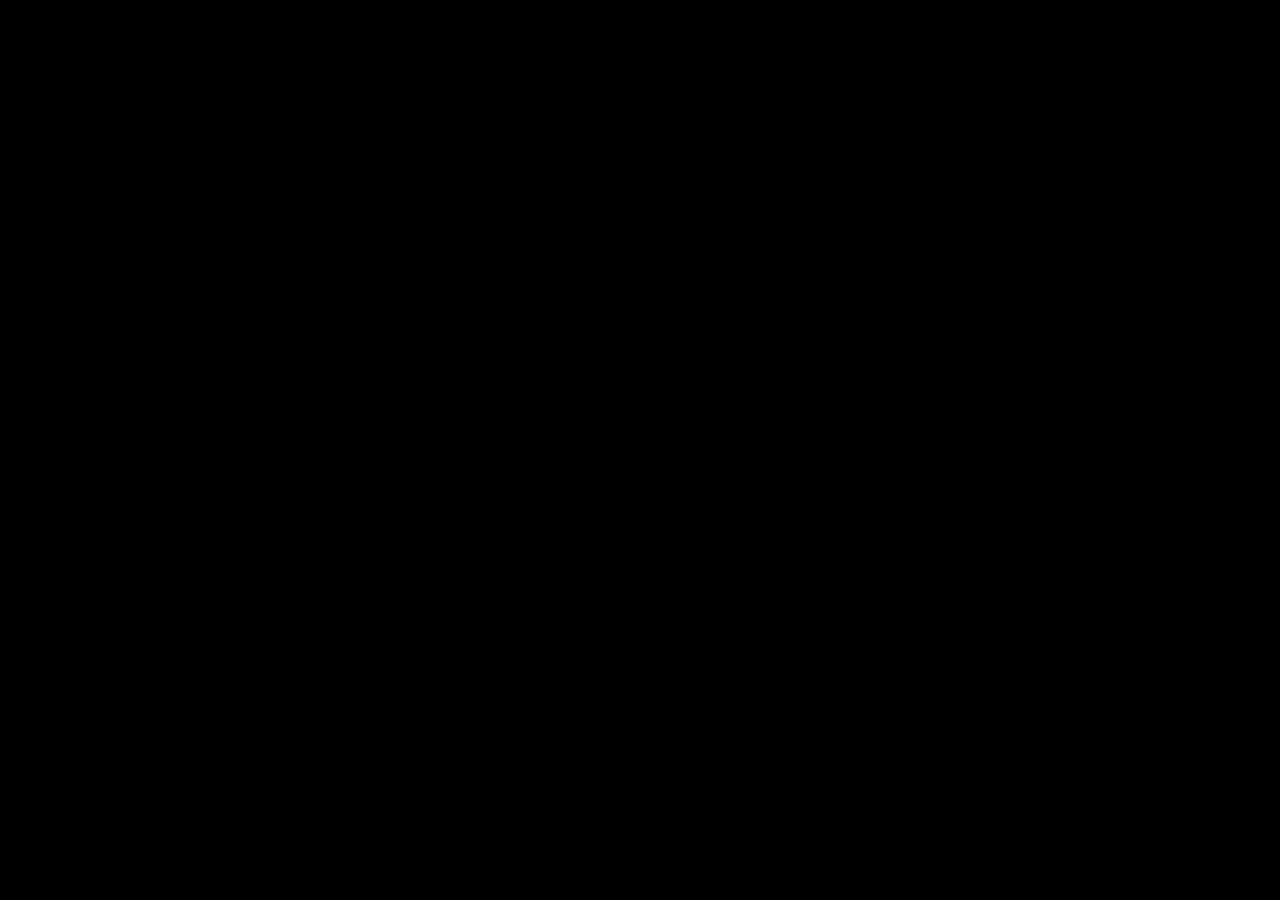
==== commit b93b6f20: "commit" ====
--- a/index.html
+++ b/index.html
@@ -26,26 +26,28 @@
   <!-- Theme Style -->
   <link rel="stylesheet" type="text/css" href="stylesheets/shortcodes.css" />
   <link rel="stylesheet" type="text/css" href="stylesheets/style.css" />
+  <link rel="stylesheet" href="stylesheets/test.css">
 
   <!-- Favicon and Touch Icons  -->
   <link rel="shortcut icon" href="images/logo.png">
   <link rel="apple-touch-icon-precomposed" href="images/favicon.png">
-
+  
   <!-- Responsive -->
   <link rel="stylesheet" type="text/css" href="stylesheets/responsive.css" />
 
 </head>
 
-<body class="tf-fullscreen">
-
-   <!-- preloaded -->
-   <div id="preloader">
-    <div class="preload-container"></div>
-  </div>
-  <!-- /preload -->
-
-  <!-- Header -->
-  <header id="header" class="header style-absolute header-fixed">
+<body class="tf-fullscreen is-dark">
+
+
+    <!-- preloaded -->
+    <div id="preloader">
+      <div class="preload-container"></div>
+    </div>
+    <!-- /preload -->
+
+    <!-- Header -->
+    <header id="header" class="header style-absolute header-fixed">
     <div class="tf-container">
       <div class="row is-relative">
         <div class="col-4">
@@ -59,15 +61,15 @@
           <div class="inner-header">
             <div class="inner-header-left">
               <h3><a href="index.html">HOME</a></h3>
-              <h3><a href="#">HIRE ME</a> <span class="flicker">!</span></h3>
+              <h3><a href="#" class="type-2">HIRE ME</a> <span class="flicker">!</span></h3>
             </div>
             <div class="inner-header-right">
-              <div class="choose-themes">
-                <div class="sun">
+              <div class="choose-themes day">
+                <div class="sun moon">
                 </div>
               </div>
               <div class="wd-icon-box">
-                <span class="icon-phone"></span>
+                <a href="tel:+55 (9900) 666 22" class="icon-phone"></a>
               </div>
               <div id="nav-filter" class="wd-icon-box active">
                 <div class="nav-menu">
@@ -96,7 +98,7 @@
               </div>
 
             </div>
-            <ul class="menu-content">
+            <ul class="menu-content filter-menu">
               <li><a class="active" href="#home">HOME</a></li>
               <li><a href="#about">ABOUT</a></li>
               <li><a href="#service">SERVICE</a></li>
@@ -137,11 +139,11 @@
 
     </div>
 
-  </header>
-  <!-- End header -->
+    </header>
+    <!-- End header -->
   
-  <!-- home -->
-  <section>
+    <!-- home -->
+    <section class="content">
     <div class="tf-container">
       <div class="wrapper wrap-home" data-enter="fadeInUp" data-exit="">
         <div class="group-4-8">
@@ -168,20 +170,16 @@
                   </ul>
                 </div>
                 <div class="bottom">
-                  <a class="btn-profile active" href="#">Hire Me!<span class="icon-arrow"></span></a>
-                  <a class="btn-profile" href="#">Download CV <span class="icon-arrow"></span></a>
+                  <a class="btn-profile active wedo-link-item" href="#contact" >Hire Me!<span class="icon-arrow"></span></a>
+                  <a class="btn-profile wedo-link-item" href="#contact">Download CV <span class="icon-arrow"></span></a>
                 </div>
               </div>
             </div>
-            <!-- <ul class="menu-content img-box-sidebar">
-              <li><a href="#service" class="img-inner-top"><img src="images/home/img-13.png" alt="image"> <h4>Service</h4></a></li>
-              <li><a href="#contact" class="img-inner-bottom"><img src="images/home/icon-phone.png" alt="image"> <h3>Contact Us</h3> </a></li> 
-            </ul> -->
           </div>
           <!-- home -->
           <div class="cl8">
             <div class="home-box wedo-section animated" id="home">
-              <div class="wrap-title">
+              <div class="wrap-title" >
                 <div class="note">
                   <span>Hi!</span>
                   &ensp;
@@ -232,7 +230,7 @@
                   <ul class="menu-content box-image">
                     <li class="top"><a href="#"><img src="images/home/img-7.png" alt="image"></a></li>
                     <li class="inner"><a href="#skill"><img src="images/home/img-8.png" alt="image"><h4><p>OUR</p><p>BEST SKILL</p></h4></a></li>
-                    <li class="bottom"><a href="#blog"><img src="images/home/img-9.png" alt="image"><h4>news BLOG</h4></a></li>
+                    <li class="bottom"><a href="#blog"><img src="images/home/img-9.png" alt="image"><h4>NEWS BLOG</h4></a></li>
                   </ul>   
                 </div>
               </div>
@@ -270,31 +268,30 @@
                     diam. Vestibulum commodo euismod mauris. Suspendisse accumsan volutpat nibh at dictum. Cras
                     condimentum leo justo, ut venenatis mauris tempor.</p>
                 </div>
-                <div style="overflow-x:auto;">
-                  <table class="content">
+                <div class="content">
   
-                    <tr>
-                      <td class="br-left">
+                    <div class="inner-top">
+                      <div class="content-left br-left">
                         <h4>Name</h4>
                         <p>Donald L. Juarez</p>
-                      </td>
-                      <td>
+                      </div>
+                      <div class="content-right">
                         <h4>Phone</h4>
                         <p>+99 (555) 666 88 55</p>
-                      </td>
-                    </tr>
-                    <tr>
-                      <td class="br-left br-bottom">
+                      </div>
+                    </div>
+                    <div class="inner-bottom">
+                      <div class="content-left br-left br-bottom">
                         <h4>Office</h4>
                         <p>247/Plot No. 39, New York.</p>
-                      </td>
-                      <td class="br-bottom">
+                      </div>
+                      <div class="content-right br-bottom">
                         <h4>Experience</h4>
                         <p>12 Years</p>
-                      </td>
-                    </tr>
-                  </table>
-                </div>
+                      </div>
+                    </div>
+                </div>
+              
                 
                 </div>
            
@@ -320,9 +317,9 @@
                   </p>
   
                 </div>
-                <div class="row">
+                <div class="row" >
                   <div class="col-lg-12">
-                    <div class="tf-box-resume">
+                    <div class="tf-box-resume animate-down" data-aos="fade-down">
                       <ul class="inner-left">
                         <li>University of Pennsylvania</li>
                         <li>2016</li>
@@ -331,7 +328,7 @@
                     </div>
                   </div>
                   <div class="col-lg-12">
-                    <div class="tf-box-resume active">
+                    <div class="tf-box-resume active animate-down" data-aos="fade-down">
                       <ul class="inner-left">
                         <li>Princeton University</li>
                         <li>2018</li>
@@ -340,7 +337,7 @@
                     </div>
                   </div>
                   <div class="col-lg-12">
-                    <div class="tf-box-resume">
+                    <div class="tf-box-resume animate-down" data-aos="fade-down">
                       <ul class="inner-left">
                         <li>Defodil University</li>
                         <li>2020</li>
@@ -349,7 +346,7 @@
                     </div>
                   </div>
                   <div class="col-lg-12">
-                    <div class="tf-box-resume">
+                    <div class="tf-box-resume animate-down" data-aos="fade-down">
                       <ul class="inner-left">
                         <li>Startart University</li>
                         <li><span>(Running)</span> 2023</li>
@@ -429,7 +426,7 @@
               </div>
               <div class="row">
                 <div class="col-lg-12">
-                  <div class="tf-service">
+                  <div class="tf-service ">
                     <div class="title">
                       <p>Themeforest Project</p>
                       <span>(35 - Project)</span>
@@ -479,7 +476,7 @@
                 <!-- end -->
                 <!-- box 4 -->
                 <div class="col-lg-12">
-                  <div class="tf-service">
+                  <div class="tf-service animate-down" data-aos="fade-down">
                     <div class="title">
                       <p>3docean Project</p>
                       <span>(35 - Project)</span>
@@ -496,7 +493,7 @@
                 <!-- end -->
                 <!-- box 5 -->
                 <div class="col-lg-12">
-                  <div class="tf-service">
+                  <div class="tf-service animate-down" data-aos="fade-down">
                     <div class="title">
                       <p>codecanyon Project</p>
                       <span>(35 - Project)</span>
@@ -513,7 +510,7 @@
                 <!-- end -->
                 <!-- box 6 -->
                 <div class="col-lg-12">
-                  <div class="tf-service last">
+                  <div class="tf-service last animate-down" data-aos="fade-down">
                     <div class="title">
                       <p>Web Themes & Templates</p>
                       <span>(35 - Project)</span>
@@ -735,7 +732,7 @@
               </div>
               
                 <div class="tf-skill-bar">
-                    <div class="progress-item">
+                    <!-- <div class="progress-item">
                         <h4>design</h4>
                         <div class="inner-skill">
                             <div class="rank-skill skill-1">90%</div>
@@ -773,7 +770,35 @@
                             <div class="rank-skill skill-5">90%</div>
                             <div class="progress-value item5"></div>
                         </div>
-                    </div>
+                    </div> -->
+                  <div class="themesflat-progress style-1 height-10px clearfix">
+                      <h3 class="title">PARTNERSHIP</h3>
+                      <div class="perc-wrap">
+                          <div class="perc"><span>80%</span></div>
+                      </div>
+                      <div class="progress-bg" data-percent="80" data-inviewport="yes">
+                          <div class="progress-animate"></div>
+                      </div>
+                  </div>
+                  <div class="themesflat-progress style-1 height-10px clearfix">
+                      <h3 class="title">FULL SUPPORT</h3>
+                      <div class="perc-wrap">
+                          <div class="perc"><span>90%</span></div>
+                      </div>
+                      <div class="progress-bg" data-percent="90" data-inviewport="yes">
+                          <div class="progress-animate"></div>
+                      </div>
+                  </div>
+                  <div class="themesflat-progress style-1 height-10px clearfix">
+                      <h3 class="title">OPPORTUNITY</h3>
+                      <div class="perc-wrap">
+                          <div class="perc"><span>70%</span></div>
+                      </div>
+                      <div class="progress-bg" data-percent="70" data-inviewport="yes">
+                          <div class="progress-animate"></div>
+                      </div>
+                  </div>
+                  
                 </div>
           
             </div>
@@ -810,13 +835,13 @@
                     </div>
                     <div class="content">
                       <p>Figma Design</p>
-                      <h4><a href="#">magazine front design 
+                      <h4><a href="#portfolio-v1" class="wedo-link-item">magazine front design 
                         <svg width="20" height="18" viewBox="0 0 20 18" fill="none" xmlns="http://www.w3.org/2000/svg">
                           <path d="M0.922649 17.1544L18.5417 2.37029M18.5417 2.37029L17.628 11.3936M18.5417 2.37029L9.49675 1.70317" stroke="#1D1C22" stroke-opacity="0.1" stroke-width="2"/>
                           </svg>
                         </a></h4>
                     </div>
-                    <a href="#portfolio-v1" class="wedo-link-item"></a> 
+                    <a href="#portfolio-v1" class="wedo-link-item wrap-link"></a> 
                   </div>
                 </div>
                 <!-- box 2 -->
@@ -827,13 +852,13 @@
                     </div>
                     <div class="content">
                       <p>XD Design</p>
-                      <h4><a href="#">Mineral Water Delivery XD Template
+                      <h4><a href="#portfolio-v2" class="wedo-link-item">Mineral Water Delivery XD Template
                         <svg width="20" height="18" viewBox="0 0 20 18" fill="none" xmlns="http://www.w3.org/2000/svg">
                           <path d="M0.922649 17.1544L18.5417 2.37029M18.5417 2.37029L17.628 11.3936M18.5417 2.37029L9.49675 1.70317" stroke="#1D1C22" stroke-opacity="0.1" stroke-width="2"/>
                           </svg>
                         </a></h4>
                     </div>
-                    <a href="#portfolio-v2" class="wedo-link-item"></a> 
+                    <a href="#portfolio-v2" class="wedo-link-item wrap-link"></a> 
                   </div>
                 </div>
                 <!-- end -->
@@ -845,13 +870,13 @@
                     </div>
                     <div class="content">
                       <p>PSD Design</p>
-                      <h4><a href="#">Health & Medical PSD Template
+                      <h4><a href="#portfolio-v1" class="wedo-link-item">Health & Medical PSD Template
                         <svg width="20" height="18" viewBox="0 0 20 18" fill="none" xmlns="http://www.w3.org/2000/svg">
                           <path d="M0.922649 17.1544L18.5417 2.37029M18.5417 2.37029L17.628 11.3936M18.5417 2.37029L9.49675 1.70317" stroke="#1D1C22" stroke-opacity="0.1" stroke-width="2"/>
                           </svg>
                         </a></h4>
                     </div>
-                    <a href="#portfolio-v1" class="wedo-link-item"></a> 
+                    <a href="#portfolio-v1" class="wedo-link-item wrap-link"></a> 
                   </div>
                 </div>
                 <!-- end -->
@@ -863,7 +888,7 @@
                     </div>
                     <div class="content">
                       <p>HTML Design</p>
-                      <h4><a href="#">NFT PortFolio Figma Template
+                      <h4><a href="#portfolio-v2" class="wedo-link-item">NFT PortFolio Figma Template
                         <svg width="20" height="18" viewBox="0 0 20 18" fill="none" xmlns="http://www.w3.org/2000/svg">
                           <path d="M0.922649 17.1544L18.5417 2.37029M18.5417 2.37029L17.628 11.3936M18.5417 2.37029L9.49675 1.70317" stroke="#1D1C22" stroke-opacity="0.1" stroke-width="2"/>
                           </svg>
@@ -881,7 +906,7 @@
                     </div>
                     <div class="content">
                       <p>WordPress</p>
-                      <h4><a href="#">Personal portfolio WP Theme
+                      <h4><a href="#portfolio-v1" class="wedo-link-item">Personal portfolio WP Theme
                         <svg width="20" height="18" viewBox="0 0 20 18" fill="none" xmlns="http://www.w3.org/2000/svg">
                           <path d="M0.922649 17.1544L18.5417 2.37029M18.5417 2.37029L17.628 11.3936M18.5417 2.37029L9.49675 1.70317" stroke="#1D1C22" stroke-opacity="0.1" stroke-width="2"/>
                           </svg>
@@ -899,7 +924,7 @@
                     </div>
                     <div class="content">
                       <p>PHP Design</p>
-                      <h4><a href="#">Real estate group
+                      <h4><a href="#portfolio-v2" class="wedo-link-item">Real estate group
                         <svg width="20" height="18" viewBox="0 0 20 18" fill="none" xmlns="http://www.w3.org/2000/svg">
                           <path d="M0.922649 17.1544L18.5417 2.37029M18.5417 2.37029L17.628 11.3936M18.5417 2.37029L9.49675 1.70317" stroke="#1D1C22" stroke-opacity="0.1" stroke-width="2"/>
                           </svg>
@@ -1104,7 +1129,7 @@
                       <img src="images/blog/blog-1.jpg" alt="image">
                     </div>
                     <div class="inner-top">
-                        <h3><a href="#">
+                        <h3><a href="#blog-details" class="wedo-link-item">
                           Nam ultricies sed leol eget vehic. Sediur varius nonito magnia quis matks. Intei finibus.
                         </a></h3>
                         <a href="#" class="date-post">
@@ -1117,8 +1142,11 @@
                         <div class="user-post">
                           <div class="thumb">
                             <img src="images/avatar/avt-2.jpg" alt="image">
-                            <span>By-</span>
-                            <span>Wedo</span>
+                            <div class="author">
+                              <span>By-</span>
+                              <span>Wedo</span>
+                            </div>
+                            
                           </div>
                           <ul class="view">
                             <li><i class="icon-cmt"></i>&ensp; 23</li>
@@ -1128,7 +1156,7 @@
                         
                       </div>
                     </div>
-                    <a href="#blog-details" class="wedo-link-item"></a> 
+                    <a href="#blog-details" class="wedo-link-item wrap-link"></a> 
                   </div>
                 </div>
                 <!-- box 2 -->
@@ -1138,7 +1166,7 @@
                       <img src="images/blog/blog-2.jpg" alt="image">
                     </div>
                     <div class="inner-top">
-                        <h3><a href="#">
+                        <h3><a href="#blog-details" class="wedo-link-item">
                           Nam ultricies sed leol eget vehic. Sediur varius nonito magnia quis matks. Intei finibus.
                         </a></h3>
                         <a href="#" class="date-post">
@@ -1151,8 +1179,10 @@
                         <div class="user-post">
                           <div class="thumb">
                             <img src="images/avatar/avt-2.jpg" alt="image">
-                            <span>By-</span>
-                            <span>Wedo</span>
+                            <div class="author">
+                              <span>By-</span>
+                              <span>Wedo</span>
+                            </div>
                           </div>
                           <ul class="view">
                             <li><i class="icon-cmt"></i>&ensp; 23</li>
@@ -1162,7 +1192,7 @@
                         
                       </div>
                     </div>
-                    <a href="#blog-details" class="wedo-link-item"></a> 
+                    <a href="#blog-details" class="wedo-link-item wrap-link"></a> 
                   </div>
                 </div>
                 <!-- end -->
@@ -1173,7 +1203,7 @@
                       <img src="images/blog/blog-11.jpg" alt="image">
                     </div>
                     <div class="inner-top">
-                        <h3><a href="#">
+                        <h3><a href="#blog-details" class="wedo-link-item">
                           Nam ultricies sed leol eget vehic. Sediur varius nonito magnia quis matks. Intei finibus.
                         </a></h3>
                         <a href="#" class="date-post">
@@ -1186,8 +1216,10 @@
                         <div class="user-post">
                           <div class="thumb">
                             <img src="images/avatar/avt-2.jpg" alt="image">
-                            <span>By-</span>
-                            <span>Wedo</span>
+                            <div class="author">
+                              <span>By-</span>
+                              <span>Wedo</span>
+                            </div>
                           </div>
                           <ul class="view">
                             <li><i class="icon-cmt"></i>&ensp; 23</li>
@@ -1197,7 +1229,7 @@
                         
                       </div>
                     </div>
-                    <a href="#blog-details" class="wedo-link-item"></a> 
+                    <a href="#blog-details" class="wedo-link-item wrap-link"></a> 
                   </div>
                 </div>
                 <!-- end -->
@@ -1208,7 +1240,7 @@
                       <img src="images/blog/blog-12.jpg" alt="image">
                     </div>
                     <div class="inner-top">
-                        <h3><a href="#">
+                        <h3><a href="#blog-details" class="wedo-link-item">
                           Nam ultricies sed leol eget vehic. Sediur varius nonito magnia quis matks. Intei finibus.
                         </a></h3>
                         <a href="#" class="date-post">
@@ -1221,8 +1253,10 @@
                         <div class="user-post">
                           <div class="thumb">
                             <img src="images/avatar/avt-2.jpg" alt="image">
-                            <span>By-</span>
-                            <span>Wedo</span>
+                            <div class="author">
+                              <span>By-</span>
+                              <span>Wedo</span>
+                            </div>
                           </div>
                           <ul class="view">
                             <li><i class="icon-cmt"></i>&ensp; 23</li>
@@ -1232,6 +1266,8 @@
                         
                       </div>
                     </div>
+                    <a href="#blog-details" class="wedo-link-item wrap-link"></a> 
+
                   </div>
                 </div>
                 <!-- end -->
@@ -1242,7 +1278,7 @@
                       <img src="images/blog/blog-5.jpg" alt="image">
                     </div>
                     <div class="inner-top">
-                        <h3><a href="#">
+                        <h3><a href="#blog-details" class="wedo-link-item">
                           Nam ultricies sed leol eget vehic. Sediur varius nonito magnia quis matks. Intei finibus.
                         </a></h3>
                         <a href="#" class="date-post">
@@ -1255,8 +1291,10 @@
                         <div class="user-post">
                           <div class="thumb">
                             <img src="images/avatar/avt-2.jpg" alt="image">
-                            <span>By-</span>
-                            <span>Wedo</span>
+                            <div class="author">
+                              <span>By-</span>
+                              <span>Wedo</span>
+                            </div>
                           </div>
                           <ul class="view">
                             <li><i class="icon-cmt"></i>&ensp; 23</li>
@@ -1266,7 +1304,7 @@
                         
                       </div>
                     </div>
-                    <a href="#blog-details" class="wedo-link-item"></a> 
+                    <a href="#blog-details" class="wedo-link-item wrap-link"></a> 
                   </div>
                 </div>
                 <!-- end -->
@@ -1278,7 +1316,7 @@
                     </div>
                     <div class="inner-top">
                       
-                        <h3><a href="#">
+                        <h3><a href="#blog-details" class="wedo-link-item ">
                           Nam ultricies sed leol eget vehic. Sediur varius nonito magnia quis matks. Intei finibus.
                         </a></h3>
                         <a href="#" class="date-post">
@@ -1293,8 +1331,10 @@
                         <div class="user-post">
                           <div class="thumb">
                             <img src="images/avatar/avt-2.jpg" alt="image">
-                            <span>By-</span>
-                            <span>Wedo</span>
+                            <div class="author">
+                              <span>By-</span>
+                              <span>Wedo</span>
+                            </div>
                           </div>
                           <ul class="view">
                             <li><i class="icon-cmt"></i>&ensp; 23</li>
@@ -1304,7 +1344,7 @@
                         
                       </div>
                     </div>
-                    <a href="#blog-details" class="wedo-link-item"></a> 
+                    <a href="#blog-details" class="wedo-link-item wrap-link"></a> 
                   </div>
                 </div>
                 <!-- end -->
@@ -1345,8 +1385,10 @@
                   <div class="user-post">
                     <div class="thumb">
                       <img src="images/avatar/avt-2.jpg" alt="image">
-                      <span>By-</span>
-                      <span>Wedo</span>
+                      <div class="author">
+                        <span>By-</span>
+                        <span>Wedo</span>
+                      </div>
                     </div>
                     <ul class="view">
                       <li><i class="icon-cmt"></i>&ensp; 23</li>
@@ -1795,22 +1837,27 @@
 
     </div>
 
-  </section>
-  <!-- end -->
-  <!-- Footer -->
-  <footer>
+    </section>
+    <!-- end -->
+    <!-- Footer -->
+    <footer>
     <div class="footer">
       <p>Copyright <a href="#">wedo</a>©2023. All rights reserved.</p>
       <img class="logo-footer" src="images/logo-footer-light.jpg" alt="images">
       <img class="logo-footer-dark" src="images/logo-footer-dark.png" alt="images">
     </div>
-  </footer>
-
-  <!-- End footer -->
+    </footer>
+    <!-- End footer -->
+    <div class="tf-mouse tf-mouse-outer"></div>
+    <div class="tf-mouse tf-mouse-inner"></div>
+
   <script src="javascript/jquery.min.js"></script>
   <script src="javascript/bootstrap.min.js"></script>
   <script src="javascript/typed.umd.js"></script>
   <script src="javascript/countto.js"></script>
+  <script src="javascript/aos.min.js"></script>
+  <script src="javascript/plugins.js"></script>
+  <script src="javascript/"></script>
   <script src="javascript/main.js"></script>
 
 </body>
--- a/stylesheets/shortcodes.css
+++ b/stylesheets/shortcodes.css
@@ -1,8 +1,29 @@
-/*
---------------------------
+/* 
+  * sidebar
+  * widget social icons
+  * blog detail
+  * widget cart profile
+  * widget user comment
+  * widget post comment
+  * portfolio details 
+  * contact us
+  * widget cart contact
+  * blog page
+  * widget pagination
+  * widget box testimonials 
+  * price table
+  * portfolio page
+  * skill page
+  * service page 
+  * count
+  * about us
+  * page section
+  * dark themes
+  * home page
 */
 @import url(../fonts/icons-font.css);
-@import url(./animation.css);
+@import url(./aos.min.css);
+@import url(./animate.css);
 
 
 
@@ -19,8 +40,9 @@
 .wrapper {
     border: 1px solid var(--primary-bg-light);
     border-radius: 20px;
-    padding: 30px 50px;
+    padding: 40px 50px;
     overflow: hidden;
+    margin-top: 8px;
 }
 
 .group-4-8 {
@@ -39,9 +61,8 @@
     margin-left: 30px;
 }
 
-/* light themes
---------------------------------------------------------------*/
-/* sidebar */
+/* sidebar
+------------------------------------------------------------- */
 .sticky-sidebar {
     position: sticky;
     background-color: #f6f6f6;
@@ -112,6 +133,7 @@
     font-weight: 500;
     font-size: 14px;
     line-height: 30px;
+
 }
 
 .sticky-sidebar .content p {
@@ -126,7 +148,8 @@
     text-decoration: underline;
 }
 
-/* widget social icon */
+/* widget social icons
+----------------------------------------------------------------- */
 .wd-social-icon {
     display: flex;
     align-items: center;
@@ -210,7 +233,8 @@
     transition: all 0.3s ease-in-out;
 }
 
-/* blog detail*/
+/* blog detail
+------------------------------------------------------*/
 .wrap-title {
     margin-bottom: 41px;
 }
@@ -282,6 +306,14 @@
 
 .post .thumb {
     margin-right: 49px;
+}
+
+#blog-details .post .thumb,
+#blog .box-latest .thumb {
+    display: flex;
+    align-items: center;
+    flex-wrap: wrap;
+    row-gap: 10px;
 }
 
 .post .view li {
@@ -363,7 +395,8 @@
     color: var(--title-light);
 }
 
-/* widget-cart-profile */
+/* widget cart profile
+-------------------------------------------------------- */
 .wd-user-post {
     padding: 41px 50px 50px;
     background-color: var(--primary-bg-white);
@@ -477,10 +510,6 @@
     transition: all 0.3s ease-in-out;
 }
 
-/* .wd-link-blog a.active:hover {
-    background-color: rgba(29, 28, 34, 0.1);
-} */
-
 .wd-link-blog a.icon-arrow-thin-left:hover::before {
     transform: translate(-10px, 0px);
     color: var(--title-light);
@@ -516,7 +545,8 @@
     margin-bottom: 114px;
 }
 
-/* widget user comment */
+/* widget user comment
+---------------------------------------------------------------- */
 
 .title-cmt h3 {
     font-size: 32px;
@@ -565,7 +595,8 @@
     margin-bottom: 36px;
 }
 
-/* widget post comment */
+/* widget post comment
+----------------------------------------------------------------- */
 .wd-post-comment .title-cmt {
     margin-bottom: 29px;
 }
@@ -580,7 +611,6 @@
 
 form .group-input .input {
     position: relative;
-    /* width: 100%; */
     width: calc(50% - 30px);
     margin-left: 30px;
 }
@@ -648,7 +678,8 @@
     background-color: var(--bg-dark-hover);
 }
 
-/* PORTFOLIO - DETAILS */
+/* portfolio details
+----------------------------------------------------------------- */
 .group-desc-user {
     padding: 37px 50px 49px;
     border-radius: 20px;
@@ -762,7 +793,8 @@
     height: 226px;
 }
 
-/* CONTACT US */
+/* contact us
+--------------------------------------- */
 .box-title {
     display: flex;
     justify-content: space-between;
@@ -773,8 +805,8 @@
     text-align: center;
     position: relative;
     overflow: hidden;
-    height: 80px;
-    width: 130px;
+    height: 70px;
+    width: 124px;
     margin-bottom: 20px;
 }
 
@@ -782,14 +814,10 @@
     position: absolute;
     width: 90px;
     height: 70px;
-    top: 30%;
-    left: 17%;
-}
-
-.box-title .circle-box .circle {
-    /* width: 120px;
-    height: 134px; */
-}
+    top: 25%;
+    left: 15%;
+}
+
 
 .box-title .circle-box .circle {
     -webkit-animation: rotating 8s infinite linear;
@@ -826,12 +854,12 @@
 .map iframe {
     width: 100%;
     min-height: 650px;
-    /* filter: grayscale(1); */
     border-radius: 20px;
     margin-bottom: 30px;
 }
 
-/* widget cart contact */
+/* widget cart contact
+------------------------------------------ */
 .tf-cart-contact {
     display: flex;
     justify-content: space-between;
@@ -879,7 +907,8 @@
     margin-top: 84px;
 }
 
-/* blog page */
+/* blog page
+------------------------------------------------- */
 .group-col-2 {
     display: flex;
     flex-wrap: wrap;
@@ -969,7 +998,8 @@
     margin-bottom: 20px;
 }
 
-/* widget pagination */
+/* widget pagination
+------------------------------------- */
 .tf-pagination {
     display: flex;
     align-items: center;
@@ -1027,7 +1057,8 @@
     transform: translate(10px, 0px);
 }
 
-/* widget box testimonials */
+/* widget box testimonials 
+----------------------------------------------------*/
 .box-testimonials {
     position: relative;
     cursor: pointer;
@@ -1112,7 +1143,8 @@
     margin-left: 50px;
 }
 
-/* price table */
+/* price table
+--------------------------------------------- */
 .box-pricing {
     cursor: pointer;
     border-radius: 20px;
@@ -1137,7 +1169,6 @@
 
 .box-pricing.cart {
     position: relative;
-    /* overflow: hidden; */
 }
 
 .box-pricing.cart::after {
@@ -1265,7 +1296,8 @@
     margin-bottom: -30px;
 }
 
-/* portfolio page */
+/* portfolio page
+------------------------------------------ */
 .box-portfolio {
     position: relative;
     cursor: pointer;
@@ -1294,7 +1326,6 @@
     -ms-transition: all 0.3s ease-out 0s;
     -o-transition: all 0.3s ease-out 0s;
     transition: all 0.3s ease-out 0s;
-    height: 370px;
     border: 1px solid var(--title-light);
 }
 
@@ -1382,7 +1413,8 @@
     margin-top: 20px;
 }
 
-/* skill page */
+/* skill page
+------------------------------------------------- */
 .skill-wrap .box-title .title {
     width: 56%;
 }
@@ -1530,7 +1562,8 @@
     color: var(--title-light);
 }
 
-/* count */
+/* count
+-------------------------------------- */
 .tf-count {
     margin-top: 120px;
 }
@@ -1557,7 +1590,8 @@
     line-height: 30px;
 }
 
-/* About us */
+/* about us
+---------------------------------- */
 .about-wrap {
     margin-bottom: 120px;
 }
@@ -1566,40 +1600,54 @@
     margin-top: 12px;
 }
 
-table.content {
-    border-spacing: 0;
-    border-collapse: separate;
+.about-wrap .content {
+
     border-radius: 10px;
-    width: 100%;
-    border-radius: 10px;
-    overflow: hidden;
     border: 1px solid rgba(29, 28, 34, 0.1);
 }
 
-table.content td {
-    width: 50%;
+.is-dark .about-wrap .content {
+    border: 1px solid var(--bg-dark-hover);
+}
+
+.about-wrap .content .inner-top,
+.about-wrap .content .inner-bottom {
+    display: flex;
+
+}
+
+.about-wrap .content .content-left,
+.about-wrap .content .content-right {
+    flex: 1;
+    padding: 30px;
     border-left: 1px solid rgba(29, 28, 34, 0.1);
     border-bottom: 1px solid rgba(29, 28, 34, 0.1);
 }
 
-table.content .br-left {
+.is-dark .about-wrap .content .content-left,
+.is-dark .about-wrap .content .content-right {
+    border-left: 1px solid var(--bg-dark-hover);
+    border-bottom: 1px solid var(--bg-dark-hover);
+}
+
+.about-wrap .content .br-left {
     border-left: none;
 }
 
-table.content .br-bottom {
+.about-wrap .content .br-bottom {
     border-bottom: none;
 }
 
-.content td {
+.about-wrap .content td {
     padding: 30px;
 }
 
-table.content h4 {
+.about-wrap .content h4 {
     font-size: 18px;
     line-height: 33px;
 }
 
-table.content p {
+.about-wrap .content p {
     font-size: 18px;
     line-height: 40px;
 }
@@ -1658,6 +1706,7 @@
     background-image: url(../images/service/bg.jpg);
     padding: 30px 45px 22px;
     background-size: cover;
+    background-position: center center;
     display: flex;
     row-gap: 24px;
     flex-wrap: wrap;
@@ -1668,6 +1717,7 @@
 
 .banner-dark {
     background-image: url(../images/service/bg-dark.jpg);
+
 }
 
 #about .banner-dark {
@@ -1698,28 +1748,6 @@
 .is-dark .banner-dark .item h4 a {
     color: var(--color-white);
 }
-
-/* .is-dark .title-cmt h3 {
-
-} */
-/* form dark */
-.is-dark textarea,
-.is-dark input[type='text'] {
-    border: 1px solid rgba(255, 255, 255, 0.1);
-}
-
-.is-dark form .group-input label,
-.is-dark form .textarea label {
-    background-color: var(--color-dark);
-    color: var(--color-white);
-}
-
-
-
-/* hone */
-/* .wrap-home {
-    padding-bottom: 20px;
-} */
 
 .home-box .wrap-title {
     margin-bottom: 50px;
@@ -1746,11 +1774,16 @@
     color: var(--primary-color);
 }
 
+.home-box .box-title .tag a:hover {
+    background: var(--title-light);
+}
+
 .home-box .box-title .tag a i {
     margin-right: 5px;
 }
 
-
+/* page section
+---------------------------------------------------- */
 .wedo-section::-webkit-scrollbar {
     width: 5px
 }
@@ -1817,11 +1850,16 @@
 }
 
 .is-dark .wrap-title .note {
-    border: 1px solid var(--color-dark);
+    border: 1px solid var(--bg-dark-hover);
 }
 
 .is-dark .home-box .box-title .tag a {
     background: rgba(255, 255, 255, 0.1);
+}
+
+.is-dark .home-box .box-title .tag a:hover {
+    background: #f6f6f6;
+
 }
 
 .is-dark .wd-social-icon li a {
@@ -1874,7 +1912,19 @@
     display: flex;
 }
 
-/* home page */
+.is-dark textarea,
+.is-dark input[type='text'] {
+    border: 1px solid rgba(255, 255, 255, 0.1);
+}
+
+.is-dark form .group-input label,
+.is-dark form .textarea label {
+    background-color: var(--color-dark);
+    color: var(--color-white);
+}
+
+/* home page
+---------------------------------------- */
 .img-box-sidebar {
     margin: 30px 0px 25px;
 }
@@ -2008,18 +2058,10 @@
     height: 100px;
 }
 
-.home-box .inner-left .img-content .icon-social li:not(:last-child) {
-    /* margin-bottom: 30px; */
-}
-
 .home-box .inner-left .img-bottom {
     display: flex;
     flex-wrap: wrap;
     gap: 30px;
-}
-
-.home-box .inner-left .img-bottom a:first-child {
-    /* margin-right: 30px; */
 }
 
 .home-box .inner-left .img-bottom img,
@@ -2091,20 +2133,92 @@
     line-height: 29px;
 }
 
-
-.wedo-link-item {
+.is-dark .home-box .inner-right .box-image .bottom h4 {
+    color: var(--color-dark);
+}
+
+
+.wrap-link {
     position: absolute;
     top: 0;
     left: 0;
     width: 100%;
     height: 100%;
-    /* display: inline-block; */
-}
-
-.box-latest .inner-top h3 a:not(.wedo-link-item),
-.box-latest .inner-top .date-post:not(.wedo-link-item),
-.box-portfolio .content h4 a:not(.wedo-link-item) {
+}
+
+.box-latest .inner-top h3 a:not(.wrap-link),
+.box-latest .inner-top .date-post:not(.wrap-link),
+.box-portfolio .content h4 a:not(.wrap-link) {
     position: relative;
     z-index: 2;
 
+}
+
+
+/* Progress Bar
+-------------------------------------------------------------- */
+.themesflat-progress {
+    position: relative;
+    overflow: hidden;
+}
+
+.themesflat-progress .title,
+.themesflat-progress .perc {
+    line-height: normal;
+    margin: 0;
+}
+
+.themesflat-progress .title {
+    position: absolute;
+    left: 0;
+    top: 0;
+}
+
+.themesflat-progress .progress-animate {
+    width: 0;
+}
+
+.themesflat-progress .progress-bg {
+    width: 100%;
+}
+
+.themesflat-progress .perc {
+    width: 0;
+    text-align: right;
+    filter: alpha(opacity=0);
+    opacity: 0;
+    -webkit-transition: opacity 1s ease-in-out;
+    -moz-transition: opacity 1s ease-in-out;
+    transition: opacity 1s ease-in-out;
+}
+
+.themesflat-progress .perc.show {
+    filter: alpha(opacity=100);
+    opacity: 1;
+}
+
+.themesflat-progress.height-10px .progress-animate {
+    height: 10px;
+}
+
+.themesflat-progress.style-1 .title {
+    font-size: 14px;
+    font-weight: 400;
+    letter-spacing: 0.6px;
+}
+
+.themesflat-progress.style-1 .perc-wrap {
+    font-family: 'Montserrat', sans-serif;
+    color: #35383e;
+    font-size: 14px;
+    letter-spacing: 0.6px;
+}
+
+.themesflat-progress.style-1 .progress-bg {
+    background-color: #f7f7f7;
+    margin-top: 13px;
+}
+
+.themesflat-progress.style-1 .progress-animate {
+    background-color: #ffc30c;
 }--- a/stylesheets/style.css
+++ b/stylesheets/style.css
@@ -1,4 +1,13 @@
-/* Reset
+/* 
+  * variable
+  * reset
+  * header
+  * footer
+  * popup menu
+  * dark themes
+  * preloader 
+*/
+/* variable
 -------------------------------------------------------------- */
 :root {
     --primary-color: #A2A5B1;
@@ -10,10 +19,13 @@
     --bg-dark-hover: rgba(255, 255, 255, 0.1);
 }
 
+/* reset
+---------------------------------------------------------------- */
 html {
     overflow-y: scroll;
     -webkit-text-size-adjust: 100%;
     -ms-text-size-adjust: 100%;
+    scroll-behavior: smooth;
 }
 
 body {
@@ -242,8 +254,6 @@
     box-sizing: border-box;
 }
 
-/* Repeatable Patterns
-  -------------------------------------------------------------- */
 *,
 *:before,
 *:after {
@@ -538,14 +548,21 @@
 }
 
 
+.tf-fullscreen {
+    overflow: hidden;
+}
+
+/* section.content {
+    min-height: 100vh;
+} */
+
+/* header
+------------------------------------------------------------------------- */
 .header {
     position: relative;
     padding: 15px 0px 0px;
     height: 80px;
     background: var(--color-white);
-
-
-
 }
 
 
@@ -611,6 +628,12 @@
 
 .inner-header-left h3 span {
     color: var(--primary-bg-light);
+}
+
+.inner-header-left h3 .typed-cursor {
+    color: transparent;
+    display: none;
+
 }
 
 .inner-header-left h3:first-child {
@@ -640,6 +663,10 @@
     border: none
 }
 
+.wd-icon-box:hover .icon-phone::before {
+    color: var(--color-white);
+}
+
 .wd-icon-box:hover span::before {
     color: var(--title-light);
 }
@@ -682,7 +709,8 @@
 
 }
 
-/* footer */
+/* footer
+------------------------------------------------------------------------ */
 .footer {
     position: fixed;
     bottom: 0;
@@ -710,7 +738,8 @@
 
 
 
-/* popup menu */
+/* popup menu
+---------------------------------------------------------------------- */
 .is-relative {
     position: relative;
 }
@@ -756,8 +785,6 @@
     -webkit-transition-timing-function: ease;
     transition-timing-function: ease;
     cursor: url(../images/home/icon-close.png), auto;
-
-
 }
 
 
@@ -777,19 +804,132 @@
     opacity: 1;
     transform: translateY(0%);
     visibility: visible;
-    /* transition-delay: 0.5s; */
 
 }
 
 .menu-popup.modal-menu--open .modal-menu__backdrop {
     opacity: 1;
     visibility: visible;
-    /* right: 0; */
-
-}
-
-
-/* dark themes */
+
+}
+
+.menu-popup .menu-left,
+.menu-popup .menu-right {
+    display: flex;
+    flex-direction: column;
+    justify-content: space-between;
+}
+
+.menu-popup .contact p {
+    color: rgba(29, 28, 34, 0.6);
+    font-weight: 500;
+    font-size: 14px;
+    line-height: 17px;
+    margin-bottom: 8px;
+    text-transform: uppercase;
+
+}
+
+.menu-popup .contact h4 {
+    font-size: 24px;
+    line-height: 29px;
+    color: var(--title-light);
+}
+
+.menu-popup .contact>.contact-phone {
+    margin-bottom: 40px;
+}
+
+.menu-popup .menu-right .contact {
+    display: none;
+}
+
+.menu-popup .menu-left img {
+    width: 142px;
+    height: 100px;
+}
+
+.menu-popup .menu-left span {
+    font-size: 25px;
+    margin-top: 5px;
+    margin-left: -10px;
+}
+
+.menu-popup .menu-left a:hover {
+    color: var(--title-light);
+}
+
+.menu-popup .menu-content li a {
+    font: 30px/30px 'Bebas Neue', cursive;
+    font-size: 32px;
+    line-height: 68px;
+    color: var(--title-light);
+}
+
+.menu-popup .menu-content li.active a {
+    border-bottom: 2px solid var(--color-dark);
+}
+
+.menu-popup .menu-content li a:hover {
+    color: var(--title-light);
+}
+
+.menu-popup .menu-right li {
+    color: var(--title-light);
+}
+
+.menu-popup .menu-right .icon-close {
+    display: flex;
+    align-items: center;
+    gap: 20px;
+    cursor: pointer;
+}
+
+.menu-popup .menu-right .icon-close span {
+    font-family: 'Bebas Neue', cursive;
+    letter-spacing: 0.6em;
+    font-size: 14px;
+    line-height: 17px;
+    color: var(--title-light);
+}
+
+.title-button-group {
+    display: flex;
+    align-items: center;
+    justify-content: center;
+    width: 100px;
+    height: 100px;
+    border: 1px solid #000000;
+    border-radius: 50%;
+}
+
+.title-button-group::before,
+.title-button-group::after {
+    content: "";
+    display: block;
+    background-color: #000000;
+    transform: rotate(45deg);
+    width: 1px;
+    height: 50px;
+}
+
+.title-button-group::after {
+    transform: rotate(137.42deg);
+}
+
+.menu-popup .menu-right .wd-social-icon li a {
+    background: rgba(29, 28, 34, 0.05);
+}
+
+.menu-popup .menu-right .wd-social-icon li i::before {
+    color: rgba(29, 28, 34, 0.4);
+}
+
+.menu-popup .menu-right .wd-social-icon li a:hover {
+    background: var(--color-white);
+}
+
+/* dark themes -------------------------------------- */
 .is-dark {
     background: var(--color-dark);
 }
@@ -799,18 +939,6 @@
 .is-dark h4 a {
     color: var(--color-white);
 }
-
-/* 
-.is-fixed {
-    position: fixed;
-    z-index: 100;
-    top: 20px;
-    left: 25px;
-    width: 30px;
-    height: 30px;
-    cursor: pointer;
-    text-align: center
-} */
 
 .choose-themes {
     font-size: 20%;
@@ -825,7 +953,7 @@
 }
 
 .choose-themes.day {
-    background: #423966;
+    background-color: var(--bg-dark-hover);
 }
 
 .sun {
@@ -838,7 +966,7 @@
     transition: all 400ms ease-in-out;
     width: 7em;
     height: 7em;
-    background: #fff;
+    background: var(--bg-dark-hover);
     box-shadow: 3em 3em 0 5em #fff inset, 0 -5em 0 -2.7em #fff,
         3.5em -3.5em 0 -3em #fff, 5em 0 0 -2.7em #fff, 3.5em 3.5em 0 -3em #fff,
         0 5em 0 -2.7em #fff, -3.5em 3.5em 0 -3em #fff, -5em 0 0 -2.7em #fff,
@@ -849,13 +977,13 @@
     position: absolute;
     border-radius: 50%;
     transition: all 400ms ease-in-out;
-    top: 0px;
-    left: 20px;
+    top: 1px;
+    left: 21px;
     transform: rotate(92deg);
-    width: 30px;
-    height: 30px;
+    width: 27px;
+    height: 27px;
     background: transparent;
-    box-shadow: 3em 2.5em 0 0em var(--color-white)
+    box-shadow: 3em 2.5em 0 0em var(--color-white);
 }
 
 #logo_header-2,
@@ -914,132 +1042,60 @@
     color: var(--primary-color);
 }
 
-.menu-popup .menu-left,
-.menu-popup .menu-right {
-    display: flex;
-    flex-direction: column;
-    justify-content: space-between;
-}
-
-.menu-popup .contact p {
-    color: rgba(29, 28, 34, 0.6);
-    font-weight: 500;
-    font-size: 14px;
-    line-height: 17px;
-    margin-bottom: 8px;
-    text-transform: uppercase;
-
-}
-
-.menu-popup .contact h4 {
-    font-size: 24px;
-    line-height: 29px;
-    color: var(--title-light);
-}
-
-.menu-popup .contact>.contact-phone {
-    margin-bottom: 40px;
-}
-
-.menu-popup .menu-right .contact {
-    display: none;
-}
-
-.menu-popup .menu-left img {
-    width: 142px;
-    height: 100px;
-}
-
-.menu-popup .menu-left span {
-    font-size: 25px;
-    margin-top: 5px;
-    margin-left: -10px;
-}
-
-.menu-popup .menu-left a:hover {
-    color: var(--title-light);
-}
-
-.menu-popup .menu-content li a {
-    font: 30px/30px 'Bebas Neue', cursive;
-    font-size: 32px;
-    line-height: 68px;
-    color: var(--title-light);
-}
-
-.menu-popup .menu-content li.active a {
-    border-bottom: 2px solid var(--color-dark);
-}
-
-.menu-popup .menu-content li a:hover {
-    color: var(--title-light);
-}
-
-
-
-.menu-popup .menu-right li {
-    color: var(--title-light);
-}
-
-.menu-popup .menu-right .icon-close {
-    display: flex;
-    align-items: center;
-    gap: 20px;
-    cursor: pointer;
-}
-
-.menu-popup .menu-right .icon-close span {
-    font-family: 'Bebas Neue', cursive;
-    letter-spacing: 0.6em;
-    font-size: 14px;
-    line-height: 17px;
-    color: var(--title-light);
-}
-
-.title-button-group {
-    display: flex;
-    align-items: center;
-    justify-content: center;
-    width: 100px;
-    height: 100px;
-    border: 1px solid #000000;
+/* cursor
+------------------------------------------------------ */
+.tf-mouse {
+    position: fixed;
+    left: 0;
+    top: 0;
+    pointer-events: none;
     border-radius: 50%;
-}
-
-.title-button-group::before,
-.title-button-group::after {
-    content: "";
-    display: block;
-    background-color: #000000;
-    transform: rotate(45deg);
-    width: 1px;
-    height: 50px;
-}
-
-.title-button-group::after {
-    transform: rotate(137.42deg);
-}
-
-.menu-popup .menu-right .wd-social-icon li a {
-    background: rgba(29, 28, 34, 0.05);
-}
-
-.menu-popup .menu-right .wd-social-icon li i::before {
-    color: rgba(29, 28, 34, 0.4);
-}
-
-.menu-popup .menu-right .wd-social-icon li a:hover {
-    background: var(--color-white);
-}
-
-
-
-/* ------------- */
-.tf-fullscreen {
-    overflow: hidden;
-}
-
-/* Preloader css  */
+    -webkit-transform: translateZ(0);
+    transform: translateZ(0);
+    visibility: hidden
+}
+
+.tf-mouse-inner {
+    margin-left: -5px;
+    margin-top: -5px;
+    width: 8px;
+    height: 8px;
+    z-index: 1000;
+    background-color: var(--primary-bg-light);
+    -webkit-transition: width .5s ease-in-out, height .5s ease-in-out, margin .5s ease-in-out, opacity .5s ease-in-out;
+    transition: width .5s ease-in-out, height .5s ease-in-out, margin .5s ease-in-out, opacity .5s ease-in-out
+}
+
+.tf-mouse-inner.mouse-hover {
+    margin-left: -40px;
+    margin-top: -40px;
+    width: 80px;
+    height: 80px;
+    background-color: var(--primary-bg-light);
+    opacity: .3
+}
+
+.tf-mouse-outer {
+    margin-left: -22px;
+    margin-top: -22px;
+    width: 40px;
+    height: 40px;
+    border: 2px solid var(--primary-bg-light);
+    -webkit-box-sizing: border-box;
+    box-sizing: border-box;
+    z-index: 1000;
+    opacity: .5;
+    -webkit-transition: all .1s ease-out;
+    transition: all .1s ease-out
+}
+
+.tf-mouse-outer.mouse-hover {
+    opacity: 0
+}
+
+
+/* preloader 
+------------------------------------------------------- */
 
 #preloader {
     position: fixed;
--- a/stylesheets/test.css
+++ b/stylesheets/test.css
@@ -0,0 +1,2882 @@
+/**
+  *	Button
+  * Headings
+  * Icon Box
+  * Half Background
+  * List
+  * Image box
+  * Carousel Control
+  * Carousel thumb
+  * Parallax
+  * Project
+  * Testimonials
+  * Quote
+  * Tabs
+  * Accordions
+  * Partner
+  * Progress Bar
+  * Request
+  * Contact Form 7
+  * Filter
+  * Maps
+  * Pricing
+  * Counter
+  * Team
+  * Content wrap
+  * Gallery
+  * Project detail
+  * Lines
+*/
+
+/* Button
+-------------------------------------------------------------- */
+.themesflat-button {
+    display: inline-block;
+    font-size: 14px;
+    font-weight: 600;
+    color: #fff;
+    background-color: transparent;
+    padding: 14px 40px;
+    font-family: 'Montserrat', sans-serif;
+    letter-spacing: 0.5px;
+    position: relative;
+    z-index: 1;
+    overflow: hidden;
+}
+
+.themesflat-button.font-default {
+    font-family: 'Open Sans', sans-serif;
+    font-size: 14px;
+    font-weight: 400;
+    padding: 13px 25px;
+    letter-spacing: 0px;
+}
+
+.themesflat-button.bg-accent {
+    background-color: #ffc30c;
+}
+
+.themesflat-button.bg-white {
+    background-color: #fff;
+    color: #ffc30c;
+}
+
+.themesflat-button.bg-light-white {
+    background-color: #f2f2f2;
+    color: #555;
+}
+
+.themesflat-button.bg-white.color-333 {
+    background-color: #fff;
+    color: #333;
+}
+
+.themesflat-button.big {
+    padding: 15px 36px;
+}
+
+.themesflat-button.small {
+    color: #444;
+    padding: 14px 26px;
+}
+
+.themesflat-button.pd30 {
+    padding: 11px 30px;
+}
+
+.themesflat-button:before {
+    content: "";
+    position: absolute;
+    width: 100%;
+    height: 0%;
+    z-index: -1;
+    top: 50%;
+    left: 50%;
+    opacity: 0;
+    visibility: hidden;
+    -webkit-transition: all 0.3s ease;
+    -moz-transition: all 0.3s ease;
+    -ms-transition: all 0.3s ease;
+    -o-transition: all 0.3s ease;
+    transition: all 0.3s ease;
+    -webkit-transform: translate(-50%, -50%);
+    -moz-transform: translate(-50%, -50%);
+    -ms-transform: translate(-50%, -50%);
+    -o-transform: translate(-50%, -50%);
+    transform: translate(-50%, -50%);
+}
+
+.themesflat-button:hover:before {
+    opacity: 1;
+    visibility: visible;
+    height: 100%;
+    width: 110%;
+}
+
+.themesflat-button.bg-white.color-333:hover:before,
+.themesflat-button.bg-accent:hover:before {
+    background-color: #212121;
+}
+
+.themesflat-button.bg-light-white:hover:before,
+.themesflat-button.bg-white:hover:before {
+    background-color: #ffc30c;
+}
+
+.themesflat-button.bg-light-white:hover,
+.themesflat-button.bg-white:hover,
+.themesflat-button.bg-accent:hover {
+    color: #fff;
+}
+
+/* Button custom */
+.button-wrap.has-icon .themesflat-button>span {
+    position: relative;
+    display: block;
+}
+
+.button-wrap.has-icon .themesflat-button>span>.icon {
+    position: absolute;
+    top: 50%;
+    transform: translateY(-50%);
+    font-size: 25px;
+}
+
+.button-wrap.has-icon.size-14 .themesflat-button>span>.icon {
+    font-size: 14px;
+}
+
+.button-wrap.has-icon.icon-left .themesflat-button>span>.icon {
+    left: 0;
+}
+
+.button-wrap.has-icon.icon-left .themesflat-button>span {
+    padding-left: 34px;
+}
+
+.button-wrap.has-icon.icon-left.pf21 .themesflat-button>span {
+    padding-left: 21px;
+}
+
+.button-wrap.has-icon.icon-right .themesflat-button>span>.icon {
+    right: 0;
+}
+
+.themesflat-button.w100 {
+    width: 100%;
+}
+
+.themesflat-button.pd26 {
+    padding: 14px 26px;
+}
+
+.themesflat-button.pd32 {
+    padding: 14px 32px;
+}
+
+/* Headings
+-------------------------------------------------------------- */
+.themesflat-headings .heading,
+.themesflat-headings .sub-heading {
+    margin: 0px;
+}
+
+.themesflat-headings .sup-heading {
+    font-family: 'Montserrat', sans-serif;
+}
+
+.themesflat-headings .sub-heading {
+    font-weight: 300;
+    color: #666;
+}
+
+.themesflat-headings.text-center .sub-heading {
+    text-align: center;
+    margin: 0 auto;
+    max-width: 590px;
+}
+
+.themesflat-headings .sep-icon {
+    display: inline-block;
+    position: relative;
+}
+
+.themesflat-headings .sep-icon-after,
+.themesflat-headings .sep-icon-before {
+    display: block;
+    position: absolute;
+    top: 50%;
+    border-bottom: 1px solid rgba(0, 0, 0, 0.1);
+    right: 100%;
+    width: 9999px;
+}
+
+.themesflat-headings .sep-icon-after {
+    right: auto;
+    left: 100%;
+}
+
+.themesflat-headings .sep.has-icon {
+    display: block;
+    height: auto;
+    margin: 0 auto;
+    overflow: hidden;
+}
+
+.themesflat-headings .sep.has-icon .icon-wrap {
+    display: inline-block;
+    padding: 0px 8px;
+    font-size: 22px;
+}
+
+.themesflat-headings .sep.has-icon .icon-wrap>i {
+    color: #ffc30c;
+}
+
+.themesflat-headings .sep.width-125 {
+    width: 125px;
+}
+
+.themesflat-testimonials .sep.has-width.w80,
+.themesflat-headings .sep.has-width.w80 {
+    width: 80px;
+    height: 2px;
+}
+
+.themesflat-headings .sep.has-width.w60 {
+    width: 60px;
+    height: 2px;
+}
+
+.themesflat-testimonials .sep.has-width.accent-bg,
+.themesflat-headings .sep.has-width.accent-bg {
+    background-color: #ffc30c;
+}
+
+.themesflat-headings .sep.border-color-light .sep-icon-after,
+.themesflat-headings .sep.border-color-light .sep-icon-before {
+    border-color: #777;
+}
+
+/* Style 1 */
+.themesflat-headings.style-1 .heading {
+    font-size: 28px;
+    line-height: 58px;
+}
+
+.themesflat-headings.style-1 .sub-heading {
+    font-size: 16px;
+    line-height: 32px;
+    margin-top: 16px;
+}
+
+/* Style 2 */
+.themesflat-headings.style-2 .heading {
+    font-size: 22px;
+    line-height: 58px;
+}
+
+.themesflat-headings.style-2 .sub-heading {
+    font-size: 14px;
+    line-height: 22px;
+    font-weight: 400;
+    color: #555;
+    margin-top: 29px;
+}
+
+.themesflat-headings.style-2 .sup-heading {
+    font-size: 16px;
+    color: #222;
+}
+
+/* Font hind */
+.themesflat-headings.font-hind .sub-heading {
+    font-size: 17px;
+    line-height: 28px;
+    margin-top: 13px;
+    color: #808080;
+    font-family: 'Hind', sans-serif;
+    font-weight: 400;
+    letter-spacing: -0.4px;
+    max-width: 100%;
+}
+
+/* Icon Box
+-------------------------------------------------------------- */
+.themesflat-icon-box .heading,
+.themesflat-icon-box .sub-heading {
+    margin: 0px;
+}
+
+.themesflat-icon-box .sep {
+    width: 60px;
+    height: 2px;
+    background-color: #e7e7e7;
+}
+
+.themesflat-icon-box .icon-wrap {
+    font-size: 45px;
+    line-height: 57px;
+    -webkit-transition: all 0.3s ease;
+    -moz-transition: all 0.3s ease;
+    -ms-transition: all 0.3s ease;
+    -o-transition: all 0.3s ease;
+    transition: all 0.3s ease;
+}
+
+/* Has width */
+.themesflat-icon-box.has-width.w95 .icon-wrap {
+    width: 95px;
+    height: 95px;
+    line-height: 95px;
+    font-size: 45px;
+}
+
+/* Circle */
+.themesflat-icon-box.circle .icon-wrap {
+    border-radius: 50%;
+}
+
+/* Background */
+.themesflat-icon-box.light-bg .icon-wrap {
+    background-color: #f5f5f5;
+    position: relative;
+    z-index: 1;
+}
+
+/* Color */
+.themesflat-icon-box.accent-color .icon-wrap {
+    color: #ffc30c;
+}
+
+/* Border */
+.themesflat-icon-box.border-light {
+    border: 1px solid #f2f2f2;
+}
+
+/* Center */
+.themesflat-icon-box.align-center {
+    text-align: center;
+}
+
+.themesflat-icon-box.align-center .icon-wrap {
+    margin: 0 auto;
+}
+
+.themesflat-icon-box.align-center .sep {
+    margin: 0 auto;
+}
+
+/* Padding inner */
+.themesflat-icon-box.padding-inner {
+    padding: 38px 15px 29px 15px;
+}
+
+.themesflat-icon-box.padding-inner.pd33 {
+    padding: 33px 15px 25px 15px;
+}
+
+/*  Icon top */
+.themesflat-icon-box.icon-top .icon-wrap {
+    position: relative;
+}
+
+/* Icon left */
+.themesflat-icon-box.icon-left {
+    position: relative;
+}
+
+.themesflat-icon-box.icon-left .icon-wrap {
+    position: absolute;
+    top: 0;
+    left: 0;
+}
+
+.themesflat-icon-box.icon-left .text-wrap {
+    padding-left: 80px;
+}
+
+/* Style 1 */
+.themesflat-icon-box.style-1 .heading {
+    font-size: 18px;
+    line-height: 28px;
+    margin: 26px 0px 13px 0px;
+}
+
+.themesflat-icon-box.style-1 .sub-heading {
+    color: #666;
+    line-height: 26px;
+    margin-top: 19px;
+}
+
+.themesflat-icon-box.style-1.light-bg .icon-wrap:before {
+    content: "";
+    width: 100%;
+    height: 100%;
+    border-radius: 50%;
+    background-color: #ffc30c;
+    position: absolute;
+    top: 0;
+    left: 0;
+    z-index: -1;
+    transform: scale(0.7);
+    -webkit-transition: all 0.3s ease;
+    -moz-transition: all 0.3s ease;
+    -ms-transition: all 0.3s ease;
+    -o-transition: all 0.3s ease;
+    transition: all 0.3s ease;
+    opacity: 0;
+    visibility: hidden;
+}
+
+.themesflat-icon-box.style-1.light-bg:hover .icon-wrap:before {
+    transform: scale(1);
+    opacity: 1;
+    visibility: visible;
+}
+
+.themesflat-icon-box.style-1.accent-color:hover .icon-wrap {
+    color: #fff;
+}
+
+/* Style 2 */
+.themesflat-icon-box.style-2 .heading {
+    font-size: 16px;
+    line-height: 26px;
+    margin: 0px;
+}
+
+.themesflat-icon-box.style-2 .sub-heading {
+    line-height: 26px;
+    letter-spacing: 0.1px;
+    margin-top: 15px;
+}
+
+.themesflat-icon-box.style-2.accent-color:hover .icon-wrap {
+    color: #222;
+}
+
+.themesflat-icon-box.bg-white-column {
+    -webkit-transition: all 0.3s ease;
+    -moz-transition: all 0.3s ease;
+    -ms-transition: all 0.3s ease;
+    -o-transition: all 0.3s ease;
+    transition: all 0.3s ease;
+}
+
+.themesflat-icon-box.bg-white-column:hover {
+    box-shadow: 1px 1px 10px 0px rgba(0, 0, 0, 0.2);
+}
+
+/* Style 3 */
+.themesflat-icon-box.style-3 {
+    padding: 23px 0px 38px 0px;
+}
+
+.themesflat-icon-box.style-3 .icon-wrap {
+    font-size: 40px;
+    line-height: 80px;
+}
+
+.themesflat-icon-box.style-3 .heading {
+    font-size: 16px;
+    line-height: 30px;
+    margin-top: 5px;
+}
+
+.themesflat-icon-box.style-3 .sub-heading {
+    line-height: 22px;
+    margin-top: 6px;
+}
+
+.themesflat-icon-box.style-3 .more-link {
+    display: block;
+    line-height: 22px;
+    color: #555;
+}
+
+.themesflat-icon-box.style-3 .more-link a {
+    color: #555;
+    position: relative;
+}
+
+.themesflat-icon-box.style-3 .more-link a:after {
+    content: "";
+    position: absolute;
+    bottom: 0;
+    left: 0;
+    width: 100%;
+    height: 2px;
+    background-color: #c0c0c0;
+    -webkit-transition: all 0.3s ease;
+    -moz-transition: all 0.3s ease;
+    -ms-transition: all 0.3s ease;
+    -o-transition: all 0.3s ease;
+    transition: all 0.3s ease;
+}
+
+.themesflat-icon-box.style-3 .more-link a:hover {
+    color: #ffc30c;
+}
+
+.themesflat-icon-box.style-3 .more-link a:hover:after {
+    width: 0;
+}
+
+@media only screen and (max-width: 1199px) {
+    .themesflat-icon-box.padding-inner {
+        padding: 15px;
+    }
+
+    .themesflat-icon-box.padding-inner.pd33 {
+        padding: 10px;
+    }
+
+    .themesflat-icon-box.icon-left .text-wrap {
+        padding-left: 62px;
+    }
+
+    .themesflat-icon-box.style-2 .heading {
+        font-size: 14px;
+    }
+}
+
+@media only screen and (max-width: 991px) {
+    .themesflat-icon-box.style-3 .heading {
+        font-size: 15px;
+    }
+}
+
+/* Half Background
+-------------------------------------------------------------- */
+.half-background {
+    background-size: cover;
+    background-repeat: no-repeat;
+    background-position: center center;
+    overflow: hidden;
+}
+
+/* Style */
+.half-background.style-1 {
+    background-image: url('../img/gallery/gallery-1-960x560.jpg');
+}
+
+.half-background.style-2 {
+    background-image: url('../img/bg-services-1-420x330.jpg');
+}
+
+@media only screen and (max-width: 991px) {
+    .half-background.style-2 {
+        height: 330px;
+    }
+}
+
+@media only screen and (max-width: 767px) {
+    .half-background.style-1 {
+        height: 330px;
+    }
+
+    .half-background.style-2 {
+        margin-top: 35px;
+    }
+}
+
+/* List
+-------------------------------------------------------------- */
+.themesflat-list .inner {
+    padding: 4px 0px;
+}
+
+.themesflat-list .item {
+    display: block;
+    position: relative;
+}
+
+.themesflat-list .icon {
+    color: #999;
+}
+
+.themesflat-list.has-icon .icon {
+    display: inline-block;
+    position: absolute;
+    top: 50%;
+    left: 0;
+    transform: translateY(-50%);
+}
+
+.themesflat-list.has-icon.align-top .icon {
+    top: 0;
+    transform: translateY(0%);
+}
+
+/* Icon left */
+.themesflat-list.icon-left .item {
+    padding-left: 15px;
+}
+
+/* Font size */
+.themesflat-list.has-icon.size-16 .icon {
+    font-size: 16px;
+}
+
+/* Style 1 */
+.themesflat-list.style-1 .icon {
+    color: #ffc30c;
+}
+
+.themesflat-list.style-1.icon-left .item {
+    padding-left: 24px;
+    width: 100%;
+}
+
+.themesflat-list.style-1.icon-left.ofset-padding-32 .item {
+    padding-left: 32px;
+}
+
+.themesflat-list.style-1 .text {
+    color: #666;
+}
+
+/* Style 2 */
+.themesflat-list.style-2 .text,
+.themesflat-list.style-2 .icon {
+    color: #777;
+}
+
+.themesflat-list.style-2.icon-left .item {
+    padding-left: 24px;
+}
+
+.themesflat-list.style-2 .inner {
+    padding: 0px;
+}
+
+/* Image box
+-------------------------------------------------------------- */
+.themesflat-image-box .text-wrap {
+    position: relative;
+}
+
+/* Has icon */
+.themesflat-image-box.has-icon .icon-wrap {
+    display: inline-block;
+    text-align: center;
+    cursor: pointer;
+}
+
+.themesflat-image-box.has-icon.w65 .icon-wrap {
+    width: 65px;
+    height: 65px;
+    height: 100%;
+    background-color: #e2e2ea;
+    line-height: 65px;
+    font-size: 20px;
+    color: #666;
+    -webkit-transition: all 0.3s ease;
+    -moz-transition: all 0.3s ease;
+    -ms-transition: all 0.3s ease;
+    -o-transition: all 0.3s ease;
+    transition: all 0.3s ease;
+}
+
+.themesflat-image-box.has-icon.icon-right .icon-wrap {
+    position: absolute;
+    top: 0;
+    right: 0;
+}
+
+.themesflat-image-box.has-icon:hover .icon-wrap {
+    background-color: #ffc30c;
+    color: #fff;
+}
+
+/* Style 1 */
+.themesflat-image-box.style-1 .text-wrap {
+    background-color: #f5f5f7;
+}
+
+.themesflat-image-box.style-1 .heading {
+    font-size: 16px;
+    font-weight: 500;
+    margin: 0px;
+    line-height: 65px;
+    transform: translateX(21px);
+}
+
+/* Style 2 */
+.themesflat-image-box.style-2 .text-wrap {
+    padding: 28px 8px 28px 19px
+}
+
+.themesflat-image-box.style-2 .heading {
+    font-size: 16px;
+    line-height: 26px;
+    color: #222;
+    font-weight: 600;
+    margin: 0px;
+}
+
+.themesflat-image-box.style-2 p {
+    color: #777;
+    margin: 15px 0px 0px 0px;
+    line-height: 26px;
+    letter-spacing: -0.1px;
+}
+
+.themesflat-image-box.style-2 .elm-readmore a {
+    font-family: 'Montserrat', sans-serif;
+    font-weight: 500;
+    color: #ffc30c;
+    display: inline-block;
+    margin-top: 10px;
+    position: relative;
+}
+
+.themesflat-image-box.style-2 .elm-readmore a:hover {
+    transform: translateX(10px);
+}
+
+@media only screen and (max-width: 1199px) {
+    .themesflat-image-box.style-2 .text-wrap {
+        padding: 15px 0px;
+    }
+}
+
+/* Carousel Control
+-------------------------------------------------------------- */
+.owl-theme .owl-nav,
+.owl-theme .owl-dots {
+    display: none;
+}
+
+.has-bullets .owl-theme .owl-dots {
+    display: block;
+    padding-top: 35px;
+}
+
+.has-bullets.bullet24 .owl-theme .owl-dots {
+    padding-top: 24px;
+}
+
+.has-arrows .owl-theme .owl-nav {
+    display: block;
+}
+
+.has-arrows .owl-theme .owl-nav [class*='owl-'] {
+    position: absolute;
+}
+
+.has-arrows .owl-theme .owl-nav .owl-next {
+    right: 0;
+}
+
+/* Bullets Style */
+.owl-theme .owl-dots {
+    text-align: center;
+    line-height: 10px;
+}
+
+.owl-theme .owl-dots .owl-dot {
+    display: inline-block;
+}
+
+.owl-theme .owl-dots .owl-dot span {
+    background-color: transparent;
+    display: block;
+    width: 10px;
+    height: 10px;
+    margin: 0 5px;
+    border: 2px solid #ddd;
+    -webkit-transition: all 0.3s ease;
+    -moz-transition: all 0.3s ease;
+    -ms-transition: all 0.3s ease;
+    -o-transition: all 0.3s ease;
+    transition: all 0.3s ease;
+}
+
+.owl-theme .owl-dots .owl-dot:hover span,
+.owl-theme .owl-dots .owl-dot.active span {
+    background-color: #ffc30c;
+    border-color: #ffc30c;
+}
+
+/* Arrows Center */
+.has-arrows.arrow-center .owl-theme .owl-nav [class*='owl-'] {
+    top: 50%;
+}
+
+.has-arrows.arrow-center.offset-v-24 .owl-theme .owl-nav [class*='owl-'] {
+    margin-top: -24px;
+}
+
+.has-arrows.arrow-center.offset-v-60 .owl-theme .owl-nav [class*='owl-'] {
+    margin-top: -60px;
+}
+
+.has-arrows.arrow-center.offset-v-82 .owl-theme .owl-nav [class*='owl-'] {
+    margin-top: -82px;
+}
+
+.has-arrows.arrow-center.offset-v-111 .owl-theme .owl-nav [class*='owl-'] {
+    margin-top: -111px;
+}
+
+.has-arrows.arrow-center.offset-h-21 .owl-theme .owl-nav [class*='owl-'] {
+    left: -21px;
+}
+
+.has-arrows.arrow-center.offset-h-21 .owl-theme .owl-nav .owl-next {
+    left: auto;
+    right: -21px;
+}
+
+/* Arrows Top */
+.has-arrows.arrow-top .owl-theme .owl-nav [class*='owl-'] {
+    right: 44px;
+}
+
+.has-arrows.arrow-top .owl-theme .owl-nav .owl-next {
+    right: 0;
+}
+
+.has-arrows.arrow-top.arrow75 .owl-theme .owl-nav [class*='owl-'] {
+    top: -75px;
+}
+
+/* Arrows Style 1*/
+.owl-theme .owl-nav [class*="owl-"] {
+    text-align: center;
+    background-color: #ffc30c;
+    color: #fff;
+    width: 40px;
+    height: 40px;
+    font-size: 0;
+    display: inline-block;
+    position: relative;
+    -webkit-transition: all 0.3s ease;
+    -moz-transition: all 0.3s ease;
+    -ms-transition: all 0.3s ease;
+    -o-transition: all 0.3s ease;
+    transition: all 0.3s ease;
+}
+
+.owl-theme .owl-nav [class*="owl-"]:after {
+    font-size: 20px;
+    line-height: 40px;
+    content: "\f3d2";
+    font-family: "Ionicons";
+    position: absolute;
+    left: 0;
+    top: 0;
+    text-indent: 0;
+    width: 100%;
+    height: 100%;
+    text-align: center;
+    display: inline-block;
+}
+
+.owl-theme .owl-nav .owl-next:after {
+    content: "\f3d3";
+}
+
+.owl-theme .owl-nav [class*="owl-"]:hover {
+    background-color: #3e3e3e;
+}
+
+.owl-theme .owl-nav [class*="owl-"].disabled:hover,
+.owl-theme .owl-nav [class*="owl-"].disabled {
+    background-color: rgba(255, 255, 255, 0.2);
+    color: #fff;
+    cursor: default;
+}
+
+/* Arrows Style 2*/
+.arrow-style-2 .owl-theme .owl-nav [class*="owl-"].disabled {
+    background-color: #e7e7e7;
+    color: #bdbdbd;
+}
+
+/* Arrows & Bullets Circle */
+.arrow-circle .owl-theme .owl-nav [class*="owl-"],
+.bullet-circle .owl-theme .owl-dots .owl-dot span {
+    border-radius: 50%;
+}
+
+@media only screen and (max-width: 1199px) {
+    .has-arrows.arrow-center.offset-v-82 .owl-theme .owl-nav [class*='owl-'] {
+        margin-top: -150px;
+    }
+}
+
+@media only screen and (max-width: 767px) {
+
+    .has-arrows .owl-theme .owl-nav,
+    .has-bullets .owl-theme .owl-dots {
+        display: none;
+    }
+}
+
+/* Carousel thumb
+-------------------------------------------------------------- */
+.owl-theme .owl-thumbs {
+    display: none;
+}
+
+.has-thumb .owl-theme .owl-thumbs {
+    display: block;
+}
+
+.has-thumb .owl-thumbs .owl-thumb-item {
+    display: inline-block;
+    background-color: transparent;
+    padding: 0px;
+    margin: 20px 0px 0px 20px;
+}
+
+.has-thumb .owl-thumbs .owl-thumb-item:first-child {
+    margin-left: 0px;
+}
+
+.has-thumb.w185 .owl-thumbs .owl-thumb-item {
+    width: 184px;
+    height: 106px;
+    border: 1px solid transparent;
+}
+
+.has-thumb.w185 .owl-thumbs .owl-thumb-item.active {
+    border-color: #ffc30c;
+}
+
+@media only screen and (max-width: 1199px) {
+    .has-thumb .owl-thumbs .owl-thumb-item:last-child {
+        margin: 20px 0px 0px 0px;
+    }
+}
+
+@media only screen and (max-width: 479px) {
+    .has-thumb .owl-thumbs .owl-thumb-item {
+        margin: 20px 0px 0px 0px;
+    }
+}
+
+/* Parallax
+-------------------------------------------------------------- */
+.parallax {
+    width: 100%;
+    background-attachment: fixed;
+    background-position: 50% 0;
+    background-repeat: repeat;
+}
+
+.parallax-1 {
+    background-image: url('../img/parallax/parallax-1.jpg');
+}
+
+.parallax-2 {
+    background-image: url('../img/parallax/parallax-2.jpg');
+}
+
+.parallax-3 {
+    background-image: url('../img/parallax/parallax-3.jpg');
+}
+
+.parallax-4 {
+    background-image: url('../img/parallax/parallax-4.jpg');
+}
+
+.parallax-overlay {
+    position: relative;
+    z-index: 1;
+}
+
+.parallax-overlay .bg-parallax-overlay {
+    position: absolute;
+    top: 0;
+    left: 0;
+    width: 100%;
+    height: 100%;
+    z-index: -1;
+}
+
+.parallax-overlay .bg-parallax-overlay.overlay-black {
+    background-color: rgba(40, 42, 48, 0.8);
+}
+
+.parallax-overlay .bg-parallax-overlay.overlay-black.style2 {
+    background-color: rgba(0, 0, 0, 0.7);
+}
+
+.parallax-overlay .bg-parallax-overlay.overlay-black.style3 {
+    background-color: rgba(0, 0, 0, 0.8);
+}
+
+/* Project
+-------------------------------------------------------------- */
+.themesflat-project .thumb {
+    position: relative;
+}
+
+.themesflat-project .heading {
+    margin: 0px;
+}
+
+.themesflat-project .elm-link {
+    z-index: 2;
+}
+
+.themesflat-project .elm-link>a {
+    display: inline-block !important;
+    margin: 0 4px;
+}
+
+.themesflat-project .elm-meta>span {
+    display: inline-block;
+    position: relative;
+}
+
+.themesflat-project.has-margin.mg15 {
+    margin-left: -15px;
+    margin-right: -15px;
+}
+
+.themesflat-project.has-margin.mg15 .project-item {
+    padding-left: 15px;
+    padding-right: 15px;
+    width: 33.33%;
+    float: left;
+    margin-bottom: 30px;
+}
+
+.themesflat-project.has-margin.mg15.w25 .project-item {
+    width: 25%;
+}
+
+/* Style 1 */
+.themesflat-project.style-1 .text-wrap {
+    position: absolute;
+    top: 50%;
+    left: 50%;
+    transform: translate(-50%, 6%);
+    width: 100%;
+    height: 100%;
+    z-index: 2;
+    margin-left: 3px;
+    opacity: 0;
+    visibility: hidden;
+    -webkit-transition: all 0.3s ease;
+    -moz-transition: all 0.3s ease;
+    -ms-transition: all 0.3s ease;
+    -o-transition: all 0.3s ease;
+    transition: all 0.3s ease;
+}
+
+.themesflat-project.style-1 .heading {
+    font-size: 18px;
+    line-height: 27px;
+    color: #fff;
+}
+
+.themesflat-project.style-1 .elm-meta>span {
+    padding: 0px 11px;
+}
+
+.themesflat-project.style-1 .elm-meta>span:before {
+    content: "";
+    position: absolute;
+    top: 50%;
+    left: 0;
+    transform: translateY(-50%);
+    width: 1px;
+    height: 10px;
+    background-color: #bdbdbd;
+}
+
+.themesflat-project.style-1 .elm-meta>span:first-child:before {
+    background-color: transparent;
+    width: 0;
+    height: 0;
+}
+
+.themesflat-project.style-1 .elm-meta a {
+    color: #ffc30c;
+    line-height: 26px;
+}
+
+.themesflat-project.style-1 .thumb:hover .text-wrap {
+    opacity: 1;
+    visibility: visible;
+}
+
+.themesflat-project.style-1 .elm-meta a:hover {
+    color: #fff;
+}
+
+/* Style 2 */
+.themesflat-project.style-2 .text-wrap {
+    background-color: #f7f7f7;
+    padding: 17px;
+}
+
+.themesflat-project.style-2 .heading {
+    font-size: 14px;
+    line-height: 27px;
+}
+
+.themesflat-project.style-2 .elm-meta>span {
+    padding: 0px 8px 0px 14px;
+}
+
+.themesflat-project.style-2 .elm-meta>span:first-child {
+    padding-left: 0px;
+}
+
+.themesflat-project.style-2 .elm-meta>span:before {
+    content: "";
+    position: absolute;
+    top: 50%;
+    left: 0;
+    transform: translateY(-50%);
+    width: 1px;
+    height: 10px;
+    background-color: #e0e0e0;
+}
+
+.themesflat-project.style-2 .elm-meta>span:first-child:before {
+    background-color: transparent;
+    width: 0;
+    height: 0;
+}
+
+.themesflat-project.style-2 .elm-meta a {
+    color: #7a7a7a;
+    line-height: 20px;
+}
+
+.themesflat-project.style-2 .elm-meta a:hover {
+    color: #ffc30c;
+}
+
+@media only screen and (max-width: 1199px) {
+    .themesflat-project.style-1 .heading {
+        font-size: 12px;
+    }
+
+    .themesflat-project.has-margin.mg15.w25 .project-item {
+        width: 33.33%;
+    }
+
+    .themesflat-project.style-2 .text-wrap {
+        padding: 15px 5px;
+    }
+}
+
+@media only screen and (max-width: 767px) {
+    .themesflat-project.style-1 .heading {
+        font-size: 14px;
+    }
+
+    .themesflat-project.has-margin.mg15.w25 .project-item,
+    .themesflat-project.has-margin.mg15 .project-item {
+        width: 50%;
+    }
+}
+
+@media only screen and (max-width: 479px) {
+
+    .themesflat-project.has-margin.mg15.w25 .project-item,
+    .themesflat-project.has-margin.mg15 .project-item {
+        width: 100%;
+    }
+}
+
+/* Testimonials
+-------------------------------------------------------------- */
+.themesflat-testimonials blockquote {
+    padding: 0px;
+}
+
+.themesflat-testimonials .name-pos .name {
+    margin: 0;
+}
+
+.themesflat-testimonials.max-width-70 blockquote {
+    max-width: 70%;
+    margin: 0 auto;
+}
+
+/* Center */
+.themesflat-testimonials.align-center {
+    text-align: center;
+}
+
+.themesflat-testimonials.align-center .icon-wrap,
+.themesflat-testimonials.align-center .thumb,
+.themesflat-testimonials.align-center .sep {
+    margin: 0 auto;
+}
+
+.themesflat-testimonials .text p {
+    margin: 0px;
+}
+
+.themesflat-testimonials .list-star i {
+    color: #ffc30c;
+    letter-spacing: -0.5px;
+}
+
+/* Has width */
+.themesflat-testimonials.has-width.w100 .icon-wrap {
+    width: 100px;
+    height: 100px;
+    line-height: 100px;
+    font-size: 32px;
+    color: #f6c01c;
+    background-color: transparent;
+}
+
+.themesflat-testimonials.has-width.w35 .icon-wrap {
+    width: 35px;
+    height: 35px;
+    line-height: 35px;
+    font-size: 18px;
+    color: #fff;
+    background-color: #ffc30c;
+    display: inline-block;
+}
+
+/* Circle */
+.themesflat-testimonials.circle .icon-wrap {
+    border-radius: 50%;
+}
+
+/* Border  */
+.themesflat-testimonials.border-solid .icon-wrap {
+    border: 2px solid #606168;
+}
+
+/* Style 1 */
+.themesflat-testimonials.style-1 .text {
+    margin-top: 41px;
+}
+
+.themesflat-testimonials.style-1 .text p {
+    font-size: 16px;
+    line-height: 38px;
+    color: #fefefe;
+    font-style: italic;
+}
+
+.themesflat-testimonials.style-1 .sep {
+    margin-top: 16px;
+}
+
+.themesflat-testimonials.style-1 .name {
+    font-size: 16px;
+    line-height: 32px;
+    color: #fff;
+    margin: 33px 0px 0px 0px;
+}
+
+/* Style 2 */
+.themesflat-testimonials.style-2 .testimonial-item {
+    padding-top: 45px;
+}
+
+.themesflat-testimonials.style-2 .inner {
+    position: relative;
+}
+
+.themesflat-testimonials.style-2 .thumb {
+    width: 90px;
+    height: 90px;
+    position: absolute;
+    top: 0;
+    left: 50%;
+    transform: translate(-50%, -50%);
+    z-index: 99;
+}
+
+.themesflat-testimonials.style-2 .thumb img {
+    border-radius: 50%;
+}
+
+.themesflat-testimonials.style-2 .text {
+    background-color: #fff;
+    padding: 69px 30px 30px 30px;
+    font-style: normal;
+}
+
+.themesflat-testimonials.style-2 .name-pos .name {
+    font-size: 16px;
+    line-height: 16px;
+    font-weight: 500;
+}
+
+.themesflat-testimonials.style-2 .name-pos .position {
+    font-family: 'Montserrat', sans-serif;
+    font-size: 14px;
+    line-height: 26px;
+    color: #999;
+    font-weight: 300;
+    display: block;
+    margin: 5px 5px 0px 0px;
+}
+
+.themesflat-testimonials.style-2 .text p {
+    line-height: 26px;
+    color: #777;
+    margin-top: 7px;
+}
+
+.themesflat-testimonials.style-2 .list-star {
+    margin-top: 18px;
+}
+
+/* Style 3 */
+.themesflat-testimonials.style-3 {
+    background-color: #f7f7f7;
+}
+
+.themesflat-testimonials.style-3 .inner {
+    padding: 42px 20px 33px 20px;
+}
+
+.themesflat-testimonials.style-3 .thumb {
+    width: 100px;
+    height: 100px;
+    position: relative;
+}
+
+.themesflat-testimonials.style-3 .icon-wrap {
+    position: absolute;
+    right: 0;
+    bottom: 0;
+}
+
+.themesflat-testimonials.style-3 .text {
+    font-style: normal;
+}
+
+.themesflat-testimonials.style-3 p {
+    color: #777;
+    margin-top: 25px;
+}
+
+.themesflat-testimonials.style-3 .name-pos .name {
+    font-size: 16px;
+    line-height: 26px;
+    margin-top: 24px;
+}
+
+.themesflat-testimonials.style-3 .name-pos .position {
+    color: #999;
+}
+
+/* Quote
+-------------------------------------------------------------- */
+.themesflat-quote .inner {
+    width: 100%;
+    display: table;
+    overflow: hidden;
+}
+
+.themesflat-quote .heading-wrap {
+    display: table-cell;
+    vertical-align: middle;
+    margin: 0;
+    text-align: left;
+    width: 75%;
+}
+
+.themesflat-quote .button-wrap {
+    display: table-cell;
+    vertical-align: middle;
+    margin: 0;
+    text-align: right;
+    width: 25%;
+}
+
+/* Style 1 */
+.themesflat-quote.style-1 .heading {
+    margin: 0;
+    font-size: 24px;
+    color: #fff;
+}
+
+@media only screen and (max-width: 991px) {
+    .themesflat-quote .heading-wrap {
+        width: 60%;
+    }
+
+    .themesflat-quote .button-wrap {
+        width: 40%;
+    }
+}
+
+@media only screen and (max-width: 767px) {
+    .themesflat-testimonials.max-width-70 blockquote {
+        max-width: 100%;
+    }
+}
+
+@media only screen and (max-width: 479px) {
+
+    .themesflat-quote .heading-wrap,
+    .themesflat-quote .button-wrap {
+        display: block;
+        width: 100%;
+        text-align: left;
+    }
+
+    .themesflat-quote .button-wrap {
+        margin-top: 15px;
+    }
+
+    .themesflat-quote.style-1 .heading {
+        font-size: 18px;
+    }
+}
+
+/* Tabs
+-------------------------------------------------------------- */
+.themesflat-tabs .tab-title {
+    margin: 0;
+}
+
+.themesflat-tabs .tab-title .item-title {
+    font-family: "Montserrat", sans-serif;
+    padding: 0;
+    list-style: none;
+    display: inline-block;
+    letter-spacing: 0.5px;
+}
+
+.themesflat-tabs .tab-title .item-title.active {
+    position: relative;
+}
+
+.themesflat-tabs .tab-title .item-title>span {
+    cursor: pointer;
+    transition: none;
+    display: inline-block;
+    text-transform: uppercase;
+}
+
+.themesflat-tabs.title-w170 .tab-title {
+    width: 170px;
+}
+
+/* Style 1 */
+.themesflat-tabs.style-1 .tab-title {
+    margin: 0 0 5px 0;
+    background-color: transparent;
+}
+
+.themesflat-tabs.style-1 .tab-title .item-title {
+    font-size: 14px;
+    font-weight: 600;
+    color: #777;
+    margin: 0px 5px 0px 0px;
+    border: 1px solid #f2f2f2;
+}
+
+.themesflat-tabs.style-1 .tab-title .item-title>span {
+    padding: 10px 36px 10px 39px;
+}
+
+.themesflat-tabs.style-1 .tab-title .item-title.active>span {
+    padding: 13px 36px 10px 39px;
+}
+
+.themesflat-tabs.style-1 .tab-title .item-title.active {
+    background-color: #fafafb;
+    color: #2b323a;
+}
+
+.themesflat-tabs.style-1 .tab-content .item-content {
+    padding: 19px 0px 19px 21px;
+    background-color: #fafafb;
+}
+
+.themesflat-tabs.style-1 .tab-content .item-content p {
+    margin: 0px 0px 8px 0px;
+    line-height: 26px;
+    color: #777;
+    letter-spacing: -0.13px;
+}
+
+.themesflat-tabs.style-1 .tab-content ul {
+    margin: 0px;
+}
+
+.themesflat-tabs.style-1 .tab-content ul li {
+    padding: 5.5px 7px;
+}
+
+.themesflat-tabs.style-1 .tab-content ul span {
+    display: block;
+}
+
+.themesflat-tabs.style-1 .tab-content ul span.fa {
+    text-align: center;
+    width: 30px;
+    height: 30px;
+    background-color: #ffc30c;
+    color: #fff;
+    font-size: 16px;
+    float: left;
+    margin-right: 11px;
+    line-height: 30px;
+}
+
+.themesflat-tabs.style-1 .tab-content ul span.text {
+    overflow: hidden;
+}
+
+/* Style 2 */
+.themesflat-tabs.style-2 {
+    display: table;
+    width: 100%;
+}
+
+.themesflat-tabs.style-2 .tab-content-wrap,
+.themesflat-tabs.style-2 .tab-title {
+    display: table-cell;
+    vertical-align: top;
+}
+
+.themesflat-tabs.style-2 .tab-title .item-title {
+    font-size: 14px;
+    font-weight: 500;
+    color: #777;
+    margin: 0px 0px 5px 0px;
+    background-color: #f1f1f1;
+    display: block;
+}
+
+.themesflat-tabs.style-2 .tab-title .item-title>span {
+    padding: 13px 0px;
+    display: block;
+    text-align: center;
+}
+
+.themesflat-tabs.style-2 .tab-content {
+    margin-left: 9px;
+}
+
+.themesflat-tabs.style-2 .tab-content .item-content {
+    padding: 20px 0px 19px 26px;
+    background-color: transparent;
+    border: 1px solid #f2f2f2;
+}
+
+.themesflat-tabs.style-2 .tab-content .item-content p {
+    margin-top: 10px;
+    letter-spacing: 0.07px;
+}
+
+.themesflat-tabs.style-2 .tab-content .item-content p:first-child {
+    margin: 0px;
+    letter-spacing: 0px;
+}
+
+.themesflat-tabs.style-2 .tab-title .item-title.active {
+    background-color: #ffc30c;
+    color: #222;
+}
+
+/* Has padding */
+.themesflat-tabs.w168 .tab-title .item-title {
+    width: 168px;
+    text-align: center;
+}
+
+.themesflat-tabs.w168 .tab-title .item-title>span {
+    padding: 10px 0px;
+}
+
+.themesflat-tabs.w168 .tab-title .item-title.active>span {
+    padding: 13px 0px 10px 0px;
+}
+
+
+.themesflat-tabs.style-1 .tab-title .item-title:hover>span {
+    color: #2b323a;
+}
+
+@media only screen and (max-width: 1199px) {
+    .themesflat-tabs.w168 .tab-title .item-title {
+        width: 140px;
+    }
+
+    .themesflat-tabs.style-1 .tab-title .item-title.active>span,
+    .themesflat-tabs.style-1 .tab-title .item-title>span {
+        padding: 10px;
+    }
+}
+
+@media only screen and (max-width: 991px) {
+    .themesflat-tabs.w168 .tab-title .item-title {
+        width: 100%;
+    }
+
+    .themesflat-tabs.style-1 .tab-title {
+        margin: 0px;
+    }
+
+    .themesflat-tabs.style-1 .tab-title .item-title {
+        margin: 0px 0px 5px 0px;
+        display: block;
+    }
+
+    .themesflat-tabs.style-1 .tab-title .item-title {
+        text-align: center;
+    }
+
+    .themesflat-tabs.style-1 .tab-title .item-title.active>span {
+        padding: 10px 0px;
+        width: 100%;
+    }
+
+    .themesflat-tabs.style-2 .tab-content .item-content {
+        padding: 15px;
+    }
+}
+
+@media only screen and (max-width: 479px) {
+
+    .themesflat-tabs.style-2 .tab-content-wrap,
+    .themesflat-tabs.style-2 .tab-title {
+        display: block;
+        text-align: left;
+    }
+
+    .themesflat-tabs.title-w170 .tab-title {
+        width: 100%;
+    }
+
+    .themesflat-tabs.style-2 .tab-content {
+        margin: 0px;
+    }
+}
+
+/* Accordions
+-------------------------------------------------------------- */
+.themesflat-accordions .accordion-item {
+    margin-bottom: 10px;
+}
+
+.themesflat-accordions.style-4 .accordion-item {
+    margin-bottom: 6px;
+}
+
+.themesflat-accordions .accordion-item:last-child {
+    margin-bottom: 0px;
+}
+
+.themesflat-accordions .accordion-item .accordion-heading {
+    position: relative;
+    margin-bottom: 0;
+    cursor: pointer;
+    position: relative;
+}
+
+.themesflat-accordions .accordion-item .accordion-heading>.inner {
+    display: block;
+    position: relative;
+}
+
+.themesflat-accordions .accordion-item .accordion-content {
+    display: none;
+}
+
+/* Has icon */
+.themesflat-accordions.has-icon .accordion-item .accordion-heading>.inner:before {
+    content: "";
+    position: absolute;
+    top: 50%;
+    left: 0;
+    transform: translateY(-50%);
+    -webkit-transition: all 0.3s ease;
+    -moz-transition: all 0.3s ease;
+    -ms-transition: all 0.3s ease;
+    -o-transition: all 0.3s ease;
+    transition: all 0.3s ease;
+}
+
+.themesflat-accordions.has-icon.icon-left .accordion-item .accordion-heading>.inner {
+    padding: 0px 0px 0px 34px;
+}
+
+.themesflat-accordions.has-icon.icon-left.iconstyle-2 .accordion-item .accordion-heading>.inner {
+    padding: 0px 0px 0px 64px;
+}
+
+.themesflat-accordions.has-icon.iconstyle-1 .accordion-item .accordion-heading>.inner:before {
+    content: "\e906";
+    font-family: "autoraicon";
+    font-size: 20px;
+}
+
+.themesflat-accordions.has-icon.iconstyle-2 .accordion-item .accordion-heading>.inner:before {
+    content: "\f067";
+    font-family: "FontAwesome";
+    color: #999;
+    font-size: 18px;
+    width: 49px;
+    height: 49px;
+    text-align: center;
+    line-height: 49px;
+    background-color: transparent;
+    border-right: 1px solid #f2f2f2;
+}
+
+.themesflat-accordions.has-icon.iconstyle-1 .accordion-item.active .accordion-heading>.inner:before {
+    color: #ffc30c;
+}
+
+.themesflat-accordions.has-icon.iconstyle-2 .accordion-item.active .accordion-heading>.inner:before {
+    content: "\f068";
+    color: #fff;
+    background-color: #ffc30c;
+    border-color: #ffc30c;
+}
+
+.themesflat-accordions.has-icon.icon-right .accordion-item .accordion-heading>.inner:before {
+    left: auto;
+    right: 0;
+}
+
+/* Style 1 */
+.themesflat-accordions.style-1 .accordion-item {
+    padding: 13px 0px;
+    border: 1px solid #f2f2f2;
+    background-color: transparent;
+}
+
+.themesflat-accordions.style-1 .accordion-item.active {
+    padding: 22px 0px 20px 0px;
+}
+
+.themesflat-accordions.style-1 .accordion-item .accordion-heading {
+    font-size: 14px;
+    color: #777;
+    text-transform: uppercase;
+    padding: 0px 22px;
+}
+
+.themesflat-accordions.style-1 .accordion-item .accordion-content {
+    padding-left: 56px;
+    padding-top: 13px;
+    line-height: 26px;
+    letter-spacing: -0.07px;
+}
+
+.themesflat-accordions.style-1 .accordion-item.active {
+    background-color: #fafafb;
+}
+
+.themesflat-accordions.style-1 .accordion-item.active .accordion-heading {
+    color: #222;
+}
+
+/* Style 2 */
+.themesflat-accordions.style-2 .accordion-item .accordion-heading {
+    font-size: 14px;
+    color: #777;
+    text-transform: uppercase;
+    padding: 0px 0px;
+    border: 1px solid #f2f2f2;
+    background-color: transparent;
+}
+
+.themesflat-accordions.style-2 .accordion-item .accordion-heading {
+    padding: 13px 0px 14px 0px;
+}
+
+.themesflat-accordions.style-2 .accordion-item.active .accordion-heading {
+    color: #222;
+}
+
+.themesflat-accordions.style-2 .accordion-content {
+    padding: 11px 0px 6px 0px;
+    letter-spacing: 0.1px;
+    line-height: 26px;
+}
+
+/* Style 3 */
+.themesflat-accordions.style-3 .accordion-item .accordion-heading {
+    font-size: 16px;
+    color: #777;
+    font-weight: 500;
+    border: 1px solid #f2f2f2;
+    background-color: transparent;
+    font-weight: 500;
+    text-transform: uppercase;
+    padding: 11px 0px;
+}
+
+.themesflat-accordions.style-3 .accordion-item.active .accordion-heading {
+    background-color: #fafafb;
+    color: #222;
+    font-weight: 600;
+}
+
+.themesflat-accordions.style-3.has-icon.icon-left.iconstyle-2 .accordion-item .accordion-heading>.inner {
+    padding: 0px 0px 0px 67px;
+}
+
+.themesflat-accordions.style-3 .accordion-content {
+    background-color: #fafafb;
+    padding: 6px 10px 8px 19px;
+    font-weight: 300;
+    color: #777;
+    margin-top: 4px;
+    border: 1px solid #f2f2f2;
+    line-height: 26px;
+    letter-spacing: 0.1px;
+}
+
+/* Style 4 */
+.themesflat-accordions.style-4 .accordion-item .accordion-heading {
+    font-size: 16px;
+    color: #777;
+    font-weight: 500;
+    border: 1px solid #f2f2f2;
+    background-color: #fafafb;
+    text-transform: uppercase;
+    padding: 13px 23px;
+}
+
+.themesflat-accordions.style-4 .accordion-item.active .accordion-heading {
+    background-color: #ffc30c;
+    border-color: #ffc30c;
+    color: #fff;
+}
+
+.themesflat-accordions.style-4 .accordion-content {
+    border: 1px solid #f2f2f2;
+    padding: 22px 5px 22px 24px;
+}
+
+.themesflat-accordions.style-4.has-icon.icon-right .accordion-item .accordion-heading>.inner:before {
+    color: #999;
+    font-size: 30px;
+    right: 0px;
+}
+
+.themesflat-accordions.style-4.has-icon.icon-right .accordion-item.active .accordion-heading>.inner:before {
+    color: #fff;
+}
+
+.themesflat-accordions.style-4 .accordion-content .name {
+    font-size: 14px;
+    line-height: 24px;
+    color: #555;
+    margin-bottom: 10px;
+}
+
+.themesflat-accordions.style-4 .accordion-content p {
+    margin: 0px;
+}
+
+.themesflat-accordions .accordion-item .accordion-heading:hover {
+    color: #222;
+}
+
+@media only screen and (max-width: 991px) {
+    .themesflat-accordions.style-2 .accordion-item .accordion-heading {
+        font-size: 13px;
+        padding: 6px 0px;
+    }
+}
+
+@media only screen and (max-width: 767px) {
+    .themesflat-accordions.style-2 .accordion-item .accordion-heading {
+        padding: 15px 0px;
+    }
+}
+
+@media only screen and (max-width: 479px) {
+    .themesflat-accordions.style-2 .accordion-item .accordion-heading {
+        padding: 6px 0px;
+    }
+}
+
+/* Partner
+-------------------------------------------------------------- */
+.themesflat-partner.align-center {
+    text-align: center;
+}
+
+.themesflat-partner.align-center .thumb {
+    margin: 0 auto;
+}
+
+.themesflat-partner .thumb img {
+    -webkit-transition: all 0.3s ease;
+    -moz-transition: all 0.3s ease;
+    -ms-transition: all 0.3s ease;
+    -o-transition: all 0.3s ease;
+    transition: all 0.3s ease;
+}
+
+.themesflat-partner .partner-color {
+    display: none !important;
+}
+
+.themesflat-partner:hover .partner-default {
+    display: none !important;
+}
+
+.themesflat-partner:hover .partner-color {
+    display: block !important;
+}
+
+/* Style 1 */
+.themesflat-partner.style-1 .inner {
+    border: 1px solid #f2f2f2;
+    padding: 23px 0px 15px 0px;
+    cursor: pointer;
+    -webkit-transition: all 0.3s ease;
+    -moz-transition: all 0.3s ease;
+    -ms-transition: all 0.3s ease;
+    -o-transition: all 0.3s ease;
+    transition: all 0.3s ease;
+}
+
+.themesflat-partner.style-1 .thumb {
+    width: 188px;
+    height: 100px;
+}
+
+/* Style 2 */
+.themesflat-partner.style-2 .thumb {
+    width: 188px;
+    height: 100px;
+}
+
+.themesflat-partner.style-2 .inner {
+    padding: 15px 0px;
+}
+
+/* Progress Bar
+-------------------------------------------------------------- */
+.themesflat-progress {
+    position: relative;
+    overflow: hidden;
+}
+
+.themesflat-progress .title,
+.themesflat-progress .perc {
+    line-height: normal;
+    margin: 0;
+}
+
+.themesflat-progress .title {
+    position: absolute;
+    left: 0;
+    top: 0;
+}
+
+.themesflat-progress .progress-animate {
+    width: 0;
+}
+
+.themesflat-progress .progress-bg {
+    width: 100%;
+}
+
+.themesflat-progress .perc {
+    width: 0;
+    text-align: right;
+    /* filter: alpha(opacity=0); */
+    opacity: 0;
+    /* -webkit-transition: opacity 1s ease-in-out;
+	-moz-transition: opacity 1s ease-in-out;
+	transition: opacity 1s ease-in-out; */
+}
+
+.themesflat-progress .perc.show {
+    /* filter: alpha(opacity=100); */
+    opacity: 1;
+}
+
+.themesflat-progress.height-10px .progress-animate {
+    height: 10px;
+}
+
+
+.themesflat-progress.style-1 .title {
+    font-size: 14px;
+    font-weight: 400;
+    letter-spacing: 0.6px;
+}
+
+.themesflat-progress.style-1 .perc-wrap {
+    font-family: 'Montserrat', sans-serif;
+    color: #35383e;
+    font-size: 14px;
+    letter-spacing: 0.6px;
+}
+
+.themesflat-progress.style-1 .progress-bg {
+    background-color: #f7f7f7;
+    margin-top: 13px;
+}
+
+.themesflat-progress.style-1 .progress-animate {
+    background-color: #ffc30c;
+}
+
+/* Request
+-------------------------------------------------------------- */
+.themesflat-request-box.style-1 .inner {
+    display: table;
+    width: 100%;
+    overflow: hidden;
+}
+
+.themesflat-request-box.style-1 .themesflat-headings {
+    display: table-cell;
+    vertical-align: top;
+    width: 37%;
+    text-align: left;
+}
+
+.themesflat-request-box.style-1 .themesflat-contact-form {
+    display: table-cell;
+    vertical-align: top;
+    width: 56%;
+    text-align: right;
+}
+
+@media only screen and (max-width: 991px) {
+
+    .themesflat-request-box.style-1 .themesflat-headings,
+    .themesflat-request-box.style-1 .themesflat-contact-form {
+        display: block;
+        width: 100%;
+        text-align: left;
+    }
+
+    .themesflat-request-box.style-1 .themesflat-contact-form {
+        margin-top: 15px;
+    }
+}
+
+/* Contact Form 7
+-------------------------------------------------------------- */
+.themesflat-contact-form .wpcf7-form-control-wrap {
+    position: relative;
+    display: block;
+}
+
+.themesflat-contact-form .wpcf7-form-control-wrap.your-name,
+.themesflat-contact-form .wpcf7-form-control-wrap.your-email,
+.themesflat-contact-form .wpcf7-form-control-wrap.your-phone {
+    margin-bottom: 14px;
+}
+
+/* Style 1 */
+.themesflat-contact-form.style-1 input[type="text"],
+.themesflat-contact-form.style-1 input[type="email"] {
+    height: 46px;
+    border-color: #fff;
+    background: #fff;
+    padding: 9px 19px;
+}
+
+.themesflat-contact-form.style-1 .wpcf7-form-control-wrap.your-name,
+.themesflat-contact-form.style-1 .wpcf7-form-control-wrap.your-email,
+.themesflat-contact-form.style-1 .wpcf7-form-control-wrap.your-phone {
+    width: 49%;
+    float: left;
+}
+
+.themesflat-contact-form.style-1 .wpcf7-form-control-wrap.your-name,
+.themesflat-contact-form.style-1 .wpcf7-form-control-wrap.your-email {
+    margin-right: 2%;
+}
+
+.themesflat-contact-form.style-1 .wrap-submit {
+    float: left;
+}
+
+/* Style 2 */
+.themesflat-contact-form.style-2 .wpcf7-form-control-wrap.your-name,
+.themesflat-contact-form.style-2 .wpcf7-form-control-wrap.your-email,
+.themesflat-contact-form.style-2 .wpcf7-form-control-wrap.your-phone,
+.themesflat-contact-form.style-2 .wpcf7-form-control-wrap.your-subject {
+    width: 49%;
+    float: left;
+    margin-bottom: 20px;
+}
+
+.themesflat-contact-form.style-2 .wpcf7-form-control-wrap.your-name,
+.themesflat-contact-form.style-2 .wpcf7-form-control-wrap.your-email {
+    margin-right: 2%;
+}
+
+.themesflat-contact-form.style-2 .wpcf7-form-control-wrap.your-message {
+    clear: both;
+}
+
+.themesflat-contact-form.style-2 input[type="text"],
+.themesflat-contact-form.style-2 input[type="email"],
+.themesflat-contact-form.style-2 textarea {
+    background-color: #fafafb;
+    font-weight: 300;
+}
+
+.themesflat-contact-form.style-2 textarea {
+    height: 188px;
+}
+
+.themesflat-contact-form.style-2 input[type="submit"] {
+    padding: 19px 49px;
+    margin-top: 20px;
+}
+
+.themesflat-contact-form.w100 .wpcf7-form-control-wrap.your-name,
+.themesflat-contact-form.w100 .wpcf7-form-control-wrap.your-email,
+.themesflat-contact-form.w100 .wpcf7-form-control-wrap.your-phone {
+    width: 100%;
+    float: none;
+    margin-right: 0;
+    margin-bottom: 9px;
+}
+
+.themesflat-contact-form.w100 textarea {
+    height: 142px;
+}
+
+.themesflat-contact-form.w100 input[type="submit"] {
+    margin-top: 9px;
+}
+
+.themesflat-contact-form input[type="text"]:focus,
+.themesflat-contact-form input[type="email"]:focus {
+    border-color: #ffc30c;
+}
+
+@media only screen and (max-width: 479px) {
+
+    .themesflat-contact-form.style-1 .wpcf7-form-control-wrap.your-name,
+    .themesflat-contact-form.style-1 .wpcf7-form-control-wrap.your-email,
+    .themesflat-contact-form.style-1 .wpcf7-form-control-wrap.your-phone,
+    .themesflat-contact-form.style-2 .wpcf7-form-control-wrap.your-name,
+    .themesflat-contact-form.style-2 .wpcf7-form-control-wrap.your-email,
+    .themesflat-contact-form.style-2 .wpcf7-form-control-wrap.your-phone,
+    .themesflat-contact-form.style-2 .wpcf7-form-control-wrap.your-subject {
+        width: 100%;
+    }
+
+    .themesflat-contact-form.style-1 .wpcf7-form-control-wrap.your-name,
+    .themesflat-contact-form.style-1 .wpcf7-form-control-wrap.your-email,
+    .themesflat-contact-form.style-2 .wpcf7-form-control-wrap.your-name,
+    .themesflat-contact-form.style-2 .wpcf7-form-control-wrap.your-email {
+        margin-right: 0px;
+    }
+
+    .themesflat-contact-form.style-1 .wrap-submit {
+        float: none;
+    }
+}
+
+/* Filter
+-------------------------------------------------------------- */
+.themesflat-filter {
+    margin: 0px;
+}
+
+.themesflat-filter li {
+    display: inline-block;
+    position: relative;
+    padding: 0px;
+}
+
+/* Absolute */
+.themesflat-filter.filter-absolute {
+    position: absolute;
+    top: 50%;
+    right: 0;
+    transform: translateY(-50%);
+    margin: 1px -3px 0px 0px;
+}
+
+.themesflat-filter.filter-absolute.style-1 li a {
+    margin: 0px 19px;
+}
+
+/* Style 1 */
+.themesflat-filter.style-1 li a {
+    font-family: 'Montserrat', sans-serif;
+    font-size: 14px;
+    line-height: 28px;
+    font-weight: 500;
+    margin: 0px 19.5px;
+    color: #555;
+}
+
+.themesflat-filter.style-1 li:last-child a {
+    margin-right: 0px;
+}
+
+.themesflat-filter.style-1 li:first-child a {
+    margin-left: 0px;
+}
+
+.themesflat-filter.style-1 li:before {
+    content: "";
+    width: 1px;
+    height: 10px;
+    background-color: #d3d3d3;
+    position: absolute;
+    top: 50%;
+    transform: translateY(-50%);
+    left: 0;
+}
+
+.themesflat-filter.style-1 li:first-child:before {
+    width: 0;
+    height: 0;
+    background-color: transparent;
+}
+
+.themesflat-filter.style-1 li a:hover,
+.themesflat-filter.style-1 li.active a {
+    color: #ffc30c;
+}
+
+@media only screen and (max-width: 1199px) {
+
+    .themesflat-filter.filter-absolute.style-1 li a,
+    .themesflat-filter.style-1 li a {
+        margin: 0px 10px;
+    }
+}
+
+@media only screen and (max-width: 991px) {
+    .themesflat-filter.filter-absolute {
+        position: relative;
+        top: 0;
+        transform: translateY(0%);
+        margin: 0;
+    }
+}
+
+@media only screen and (max-width: 479px) {
+    .themesflat-filter li {
+        padding: 5px 0px;
+    }
+
+    .themesflat-filter.style-1 li:before {
+        width: 0px;
+        height: 0px;
+        background-color: transparent;
+    }
+}
+
+/* Maps
+-------------------------------------------------------------- */
+.themesflat-map {
+    height: 245px;
+}
+
+/* Style 2 */
+.themesflat-map.style-2 {
+    height: 388px;
+}
+
+/* Pricing
+-------------------------------------------------------------- */
+.row-price-table {
+    width: 100%;
+}
+
+.row-price-table.col4>.themesflat-price-table {
+    width: 25%;
+    float: left;
+    border-top: 1px solid #f2f2f2;
+    border-bottom: 1px solid #f2f2f2;
+    border-right: 1px solid #f2f2f2;
+}
+
+.row-price-table.col4>.themesflat-price-table:first-child {
+    border-left: 1px solid #f2f2f2;
+}
+
+.themesflat-price-table .title {
+    margin: 0px;
+}
+
+.themesflat-price-table ul {
+    margin: 0px;
+}
+
+.themesflat-price-table .sep.has-width.accent-bg {
+    background-color: #ffc30c;
+}
+
+.themesflat-price-table .sep.has-width.w80 {
+    width: 80px;
+    height: 2px;
+}
+
+.themesflat-price-table .price-table-price .price-wrap {
+    position: relative;
+}
+
+.themesflat-price-table .price-table-price .price-wrap span {
+    font-family: 'Montserrat', sans-serif;
+    font-weight: 500;
+    display: inline-block;
+}
+
+.themesflat-price-table .tag {
+    display: inline-block;
+    font-family: 'Montserrat', sans-serif;
+}
+
+/* Style 1 */
+.themesflat-price-table.style-1 {
+    margin-top: 25px;
+}
+
+.themesflat-price-table.style-1 .inner {
+    padding: 43px 28px;
+}
+
+.themesflat-price-table.style-1 .title {
+    font-size: 18px;
+    line-height: 24px;
+}
+
+.themesflat-price-table.style-1 .tag {
+    background-color: #ffc30c;
+    color: #363636;
+    font-size: 12px;
+    padding: 4px 16px;
+    letter-spacing: 0.4px;
+    margin: 12px 0px 6px 3px;
+    font-weight: 500;
+}
+
+.themesflat-price-table.style-1 .sep {
+    margin-top: 29px;
+}
+
+.themesflat-price-table.style-1 .price-table-price {
+    margin-top: 16px;
+}
+
+.themesflat-price-table.style-1 .price-table-price .figure {
+    font-size: 60px;
+    line-height: 60px;
+    color: #ffc30c;
+}
+
+.themesflat-price-table.style-1 .price-table-price .currency-month {
+    position: absolute;
+    bottom: 2px;
+    right: 26px;
+}
+
+.themesflat-price-table.style-1 .price-table-price .currency {
+    color: #ffc30c;
+}
+
+.themesflat-price-table.style-1 .price-table-price .currency-month>span {
+    position: relative;
+    padding: 0px 16px;
+    font-size: 18px;
+    line-height: 24px;
+}
+
+.themesflat-price-table.style-1 .price-table-price .currency-month>span:before {
+    content: "";
+    position: absolute;
+    left: 0;
+    margin-left: -2px;
+    top: 50%;
+    width: 2px;
+    height: 12px;
+    background-color: #999;
+    transform: translateY(-50%);
+}
+
+.themesflat-price-table.style-1 .price-table-price .currency-month>span:first-child:before {
+    width: 0;
+    height: 0;
+    background-color: transparent;
+}
+
+.themesflat-price-table.style-1 .price-table-price .currency-month>span:first-child {
+    padding-left: 0px;
+}
+
+.themesflat-price-table.style-1 .price-table-features {
+    margin-top: 13px;
+}
+
+.themesflat-price-table.style-1 .price-table-features li {
+    position: relative;
+    line-height: 32px;
+}
+
+.themesflat-price-table.style-1 .price-table-features li span {
+    padding-left: 34px;
+}
+
+.themesflat-price-table.style-1 .price-table-features li>i {
+    position: absolute;
+    top: 50%;
+    left: 2px;
+    transform: translateY(-50%);
+    font-size: 8px;
+    color: #cacaca;
+}
+
+.themesflat-price-table.style-1 .price-table-features li.linethrough span {
+    text-decoration: line-through;
+    color: #b0b0b0;
+}
+
+.themesflat-price-table.style-1 .price-table-features li.linethrough>i {
+    text-decoration: line-through;
+    color: #ebebeb;
+}
+
+.themesflat-price-table.style-1 .price-table-button {
+    margin-top: 23px;
+}
+
+.themesflat-price-table.style-1 .price-table-button>a {
+    padding: 11px 37px;
+}
+
+.themesflat-price-table.active {
+    margin-top: 0px;
+}
+
+.themesflat-price-table.active {
+    background-color: #363636;
+    border-color: #363636;
+}
+
+.themesflat-price-table.active .price-table-price .month,
+.themesflat-price-table.active .price-table-features li span,
+.themesflat-price-table.active .title {
+    color: #fff;
+}
+
+.themesflat-price-table.style-1 .tag:hover {
+    background-color: #212121;
+    color: #fff;
+}
+
+@media only screen and (max-width: 1199px) {
+    .themesflat-price-table.style-1 .price-table-price .currency-month {
+        position: relative;
+        bottom: 0;
+        right: 0;
+    }
+
+    .themesflat-price-table.style-1 .inner {
+        padding: 15px;
+    }
+}
+
+@media only screen and (max-width: 991px) {
+    .row-price-table.col4>.themesflat-price-table {
+        width: 50%;
+    }
+}
+
+@media only screen and (max-width: 479px) {
+    .row-price-table.col4>.themesflat-price-table {
+        width: 100%;
+    }
+
+    .themesflat-price-table.active {
+        margin-top: 25px;
+    }
+}
+
+/* Counter
+-------------------------------------------------------------- */
+.themesflat-counter .number-wrap {
+    font-family: 'Montserrat', sans-serif;
+    font-weight: 700;
+}
+
+.themesflat-counter .heading {
+    margin: 0px;
+}
+
+/* Center */
+.themesflat-counter.align-center .text-wrap {
+    text-align: center;
+}
+
+/* Style 1 */
+.themesflat-counter.style-1 .number-wrap {
+    color: #fff;
+    font-size: 52px;
+    line-height: 54px;
+}
+
+.themesflat-counter.style-1 .suffix {
+    color: #ffc30c;
+}
+
+.themesflat-counter.style-1 .heading {
+    font-size: 14px;
+    line-height: 32px;
+    color: #ebebeb;
+}
+
+/* Team
+-------------------------------------------------------------- */
+.themesflat-team .thumb {
+    position: relative;
+    z-index: 1;
+}
+
+.themesflat-team .socials {
+    margin: 0px;
+}
+
+.themesflat-team .socials li {
+    display: inline-block;
+    padding: 0px;
+    margin: 0px 4px;
+}
+
+.themesflat-team .socials li a {
+    display: block;
+    text-align: center;
+}
+
+.themesflat-team .text-wrap .name {
+    margin: 0px;
+}
+
+/* Center */
+.themesflat-team.align-center .text-wrap {
+    text-align: center;
+}
+
+/* Style 1 */
+.themesflat-team.style-1 .socials {
+    position: absolute;
+    text-align: center;
+    width: 100%;
+    height: 100%;
+    left: 0;
+    top: 50%;
+    z-index: 2;
+}
+
+.themesflat-team.style-1 .socials li {
+    opacity: 0;
+    visibility: hidden;
+    -webkit-transform: translate3d(0, -50%, 0);
+    transform: translate3d(0, -50%, 0);
+    -webkit-transition: opacity 0.2s, -webkit-transform 0.35s;
+    transition: opacity 0.2s, transform 0.35s;
+}
+
+.themesflat-team.style-1 .socials li a {
+    width: 38px;
+    height: 38px;
+    line-height: 38px;
+    color: #999;
+    background-color: #fff;
+    transform: translateY(-50%);
+}
+
+.themesflat-team.style-1 .text-wrap {
+    padding: 16px 0px;
+}
+
+.themesflat-team.style-1 .text-wrap .name {
+    font-size: 16px;
+    line-height: 26px;
+    letter-spacing: 0.5px;
+    text-transform: uppercase;
+}
+
+.themesflat-team.style-1 .text-wrap .position {
+    letter-spacing: 0.5px;
+    color: #999;
+}
+
+.themesflat-team.style-1 .socials li a:hover {
+    background-color: #ffc30c;
+    color: #fff;
+}
+
+.themesflat-team.style-1 .team-item:hover .socials li {
+    opacity: 1;
+    visibility: visible;
+    -webkit-transform: translate3d(0, 0, 0);
+    transform: translate3d(0, 0, 0);
+}
+
+.themesflat-team.style-1 .team-item:hover .socials li:nth-child(3) {
+    -webkit-transition-delay: 0.15s;
+    transition-delay: 0.25s;
+}
+
+.themesflat-team.style-1 .team-item:hover .socials li:nth-child(2) {
+    -webkit-transition-delay: 0.1s;
+    transition-delay: 0.15s;
+}
+
+.themesflat-team.style-1 .team-item:hover .socials li:first-child {
+    -webkit-transition-delay: 0.05s;
+    transition-delay: 0.05s;
+}
+
+/* Content wrap
+-------------------------------------------------------------- */
+.separator-solid .flat-content-wrap {
+    border-bottom: 1px solid #f2f2f2;
+    padding-bottom: 22px;
+    margin-bottom: 18px;
+}
+
+.separator-solid .flat-content-wrap:last-child {
+    border-bottom: 0px;
+    padding-bottom: 0px;
+    margin: 0px;
+}
+
+.flat-content-wrap .title {
+    font-size: 18px;
+    line-height: 36px;
+    color: #222;
+    font-weight: 600;
+    letter-spacing: -0.15px;
+}
+
+.flat-content-wrap p {
+    color: #777;
+    letter-spacing: -0.15px;
+    margin: 0px;
+}
+
+.flat-content-wrap .item {
+    width: 50%;
+    float: left;
+}
+
+.flat-content-wrap .item .pd35 {
+    padding: 20px 35px 18px 32px;
+}
+
+.flat-content-wrap .sep.has-width.w60 {
+    width: 60px;
+    height: 2px;
+}
+
+.flat-content-wrap .sep.has-width.accent-bg {
+    background-color: #ffc30c;
+}
+
+.flat-content-wrap.pd26 {
+    padding-left: 26px;
+}
+
+/* Style 2 */
+.flat-content-wrap.style-2 .title {
+    font-size: 16px;
+    line-height: 28px;
+    margin: 0px;
+}
+
+.flat-content-wrap.style-2 p {
+    color: #555;
+    letter-spacing: 0px;
+    margin-top: 9px;
+}
+
+/* Style 3 */
+.flat-content-wrap.style-3 .title {
+    font-size: 22px;
+    line-height: 28px;
+    margin: 0px;
+}
+
+.flat-content-wrap.style-3 p {
+    color: #777;
+    letter-spacing: 0px;
+    margin-top: 24px;
+}
+
+@media only screen and (max-width: 1199px) {
+    .flat-content-wrap.pd26 {
+        padding-left: 10px;
+    }
+}
+
+@media only screen and (max-width: 767px) {
+    .flat-content-wrap.pd26 {
+        padding-left: 0px;
+    }
+}
+
+@media only screen and (max-width: 479px) {
+    .flat-content-wrap .item {
+        width: 100%;
+        float: none;
+    }
+}
+
+/* Gallery
+-------------------------------------------------------------- */
+.themesflat-gallery .thumb {
+    position: relative;
+}
+
+.themesflat-gallery .text-wrap span {
+    font-family: 'Montserrat', sans-serif;
+    text-transform: uppercase;
+}
+
+/* Style 1 */
+.themesflat-gallery.style-1 .text-wrap {
+    position: absolute;
+    top: 50%;
+    left: 39px;
+    transform: translateY(-50%);
+    background-color: rgba(0, 0, 0, 0.5);
+    padding: 22px 44px 25px 32px;
+}
+
+.themesflat-gallery.style-1 .text-wrap span {
+    font-size: 22px;
+    line-height: 35px;
+    font-weight: 300;
+    color: #fff;
+    display: block;
+}
+
+.themesflat-gallery.style-1 .text-wrap .heading {
+    font-size: 28px;
+    line-height: 35px;
+    font-weight: 700;
+    color: #fff;
+    text-transform: uppercase;
+    margin: 0px;
+}
+
+.themesflat-gallery.style-1 a {
+    padding: 11px 38px;
+    margin-top: 21px;
+}
+
+@media only screen and (max-width: 479px) {
+    .themesflat-gallery.style-1 .text-wrap {
+        display: none;
+    }
+}
+
+/* Project detail
+-------------------------------------------------------------- */
+.detail-inner-wrap {
+    width: 100%;
+}
+
+.detail-inner-wrap .detail-info {
+    float: left;
+    margin-right: 35.5px;
+    width: 28.7%;
+}
+
+.detail-inner-wrap .detail-gallery {
+    overflow: hidden;
+}
+
+.detail-inner-wrap .list-info {
+    margin: 15px 0px 0px 0px;
+}
+
+.detail-inner-wrap .list-info li {
+    padding: 12.5px 0px;
+    position: relative;
+    border-top: 1px solid #f2f2f2;
+}
+
+.detail-inner-wrap .list-info li:first-child {
+    border-top: 0px;
+}
+
+.detail-inner-wrap .list-info span {
+    color: #777;
+}
+
+.detail-inner-wrap .list-info span>a {
+    color: #777;
+    font-style: italic;
+}
+
+.detail-inner-wrap .list-info span.text {
+    color: #222;
+}
+
+.detail-inner-wrap .list-info.has-icon.icon-left .icon {
+    position: absolute;
+    top: 50%;
+    transform: translateY(-50%);
+    left: 2px;
+}
+
+.detail-inner-wrap .list-info.has-icon.icon-left span.text {
+    padding-left: 30px;
+}
+
+.detail-inner-wrap .list-info.has-icon.icon-left span.right {
+    position: absolute;
+    left: 169px;
+}
+
+.detail-inner-wrap .list-info span>a:hover {
+    color: #ffc30c;
+}
+
+@media only screen and (max-width: 991px) {
+    .detail-inner-wrap .detail-info {
+        width: 100%;
+        float: none;
+        margin: 0px;
+    }
+
+    .detail-inner-wrap .list-info.has-icon.icon-left span.right {
+        left: 80%;
+    }
+}
+
+@media only screen and (max-width: 479px) {
+    .detail-inner-wrap .list-info.has-icon.icon-left span.right {
+        left: 50%;
+    }
+}
+
+/* Lines
+-------------------------------------------------------------- */
+.themesflat-lines .line {
+    z-index: 1;
+    display: block;
+}
+
+.themesflat-lines .line-full .line {
+    width: 100%;
+}
+
+.themesflat-lines.style-1 .line {
+    height: 1px;
+    background-color: #f2f2f2;
+}--- a/stylesheets/responsive.css
+++ b/stylesheets/responsive.css
@@ -1,6 +1,6 @@
 @media only screen and (max-width: 1550px) {
 
-    .tf-fullscreen {
+    /* .tf-fullscreen {
         overflow: unset;
     }
 
@@ -10,13 +10,39 @@
 
     .footer {
         margin-top: 20px;
-    }
+    } */
+    .wrapper {
+        height: 80vh;
+
+    }
+
+
 }
 
 @media only screen and (max-width: 1190px) {
-    .tf-fullscreen {
+
+    .wrapper {
+        height: 70vh;
+        overflow-y: scroll;
+        margin-bottom: 8px;
+    }
+
+    .wrapper::-webkit-scrollbar-thumb {
+        background-color: transparent;
+
+    }
+
+    .wedo-section {
+        position: unset;
+    }
+
+    .tf-mouse {
+        display: none
+    }
+
+    /* .tf-fullscreen {
         overflow: unset;
-    }
+    } */
 
     .group-4-8 .cl4 {
         width: 100%;
@@ -32,18 +58,22 @@
         margin: 0 auto 30px;
     }
 
-    .footer,
+    /* .footer,
     .wedo-section {
         position: unset;
     }
 
     .footer {
         margin-top: 20px;
-    }
-
-}
-
-@media only screen and (max-width: 1024px) {}
+    } */
+
+    .box-latest::after {
+        right: -4%;
+    }
+
+}
+
+
 
 @media only screen and (max-width: 848px) {
     .home-box .content {
@@ -65,6 +95,42 @@
     }
 }
 
+@media only screen and (max-width: 768px) {
+    .about-wrap {
+        margin-bottom: 80px;
+    }
+
+    .testimonials-wrap .group-col-2 .cl2,
+    .pricing-wrap .group-col-2 .cl2 {
+        width: calc(100% - 30px);
+    }
+
+    .box-pricing .archive-top {
+        justify-content: space-around;
+    }
+
+    .box-testimonials .post {
+        position: relative;
+    }
+
+    .post .user-post .icon-mask-group {
+        position: absolute;
+        right: 30px;
+        margin-left: 0;
+    }
+
+    .box-testimonials::after {
+        width: 11%;
+        height: 47%;
+        bottom: -28px;
+        right: -43px;
+    }
+
+    form .group-input .input {
+        width: calc(100% - 30px);
+    }
+}
+
 @media only screen and (max-width: 700px) {
 
     /* menmu */
@@ -72,13 +138,6 @@
         height: fit-content;
     }
 
-    /* .menu-popup .menu-left,
-    .menu-popup .menu-right {
-        justify-content: unset;
-        gap: 40px;
-    } */
-
-
     .menu-popup .menu-right .icon-close {
         justify-content: flex-end;
     }
@@ -98,9 +157,54 @@
     .sticky-sidebar {
         max-width: 100%;
     }
+
+    .box-testimonials::after {
+        width: 10%;
+        height: 48%;
+        bottom: -26px;
+        right: -35px;
+    }
+
+
 }
 
 @media only screen and (max-width: 550px) {
+
+    .box-title {
+        margin-top: 20px;
+        flex-direction: column-reverse;
+        align-items: flex-start;
+    }
+
+    .box-title .circle-box {
+        width: 100%;
+        text-align: end;
+    }
+
+    .box-title .circle-box .logo {
+        left: 0;
+        right: 5%;
+        top: 17%;
+    }
+
+    #home .box-title {
+        margin-top: 0px;
+        flex-direction: row;
+        align-items: center;
+    }
+
+    .box-title .circle-box .logo {
+        left: unset;
+        right: 4%;
+        top: 17%;
+    }
+
+    .wrapper {
+        border: none;
+        padding: 0;
+        border-radius: 0px;
+    }
+
     .menu-popup .widget-filter {
         display: block;
         height: 85vh;
@@ -136,9 +240,7 @@
         height: 80px;
     }
 
-    .wrapper {
-        padding: 15px;
-    }
+
 
     .inner-header {
         justify-content: flex-end;
@@ -163,8 +265,12 @@
     }
 
     .wrap-title .title {
-        font-size: 45px;
-        line-height: 55px;
+        font-size: 60px;
+        line-height: 70px;
+    }
+
+    .skill-wrap .box-title .title {
+        width: 70%;
     }
 
     .tf-service {
@@ -185,15 +291,180 @@
     .tf-count.center .count h4 {
         justify-content: center;
     }
+
+    #blog .group-col-2 .cl2 {
+        width: calc(100% - 30px);
+    }
+
+    .box-testimonials::after {
+        right: -25px;
+    }
+
+    .tf-cart-contact {
+        flex-direction: column;
+        row-gap: 24px;
+        align-items: flex-start;
+    }
+
+    .tf-cart-contact h3 {
+        font-size: 28px;
+        line-height: 34px;
+    }
+
+    .about-wrap .content .inner-top,
+    .about-wrap .content .inner-bottom {
+        flex-direction: column;
+    }
+
+    .about-wrap .content .content-left,
+    .about-wrap .content .content-right {
+        border-left: none;
+        border-bottom: 1px solid rgba(29, 28, 34, 0.1);
+    }
+
+    .about-wrap .content .inner-bottom .content-right {
+        border-bottom: none;
+    }
+
+    #blog-details .post .thumb {
+        margin-right: 20px;
+    }
+
+    .wd-user-post .profile-cart .title {
+        flex-direction: column-reverse;
+        align-items: flex-start;
+        row-gap: 15px;
+    }
+
+    #blog-details .wd-user-post {
+        flex-direction: column;
+        align-items: flex-start;
+        row-gap: 29px;
+    }
+
+    .portfolio-wrap .image-box {
+        flex-direction: column;
+    }
+}
+
+@media only screen and (max-width: 465px) {
+    #blog-details .post {
+        flex-direction: column;
+        align-items: flex-start;
+        row-gap: 15px;
+    }
+
+    #blog-details .post .user-post {
+        align-items: center;
+        width: 100%;
+    }
+
+    .portfolio-wrap .group-col-2 .cl2 {
+        width: calc(100% - 30px);
+    }
 }
 
 @media only screen and (max-width: 425px) {
-    .item.wrap-counter {
-        width: 100%;
-        align-items: flex-start;
+
+    .menu-content.box-image li,
+    .menu-content.box-image li a,
+    .home-box .inner-left .img-top .box-image .img-1,
+    .home-box .inner-left .img-top .box-image .img-about img,
+    .home-box .inner-left .img-content .box-image .img-portfolio img,
+    .home-box .inner-left .img-bottom img,
+    .home-box .inner-left .img-bottom a,
+    .home-box .inner-right .box-image .inner img,
+    .home-box .inner-right .box-image .bottom img {
+        width: 100%;
+    }
+
+    .home-box .inner-left .img-bottom img,
+    .home-box .inner-left .img-bottom a {
+        height: 200px;
+    }
+
+    .box-title .circle-box .logo {
+        right: 5%;
+    }
+
+    .skill-wrap .box-title .title {
+        width: 100%;
+    }
+
+    .banner-light,
+    .banner-dark {
+        padding: 30px;
     }
 
     .tf-count {
         margin-top: 80px;
     }
+
+    .portfolio-wrap .group-col-2 .cl2 {
+        width: calc(100% - 30px);
+    }
+
+    .box-testimonials::after {
+
+        right: -16px;
+    }
+
+    .wd-user-cmt .m-left-1 {
+        margin-left: 0px;
+    }
+
+    .wd-user-cmt .item-cmt {
+        flex-direction: column;
+        align-items: flex-start;
+        gap: 19px;
+    }
+
+    #portfolio-v2 .group-desc-user {
+        padding: 30px;
+    }
+
+    #portfolio-v2 .group-img {
+        flex-direction: column;
+        row-gap: 30px;
+    }
+
+    .portfolio-wrap .group-img .inner-img {
+        width: calc(100% - 30px);
+    }
+
+    /* #portfolio-v2 .group-img img {
+        width: 100%;
+    } */
+}
+
+@media only screen and (max-width: 375px) {
+    .item.wrap-counter {
+        width: 100%;
+    }
+
+    .box-title .circle-box .logo {
+        right: 6%;
+    }
+
+    .box-pricing .archive-top {
+        flex-direction: column;
+        align-items: flex-start;
+        row-gap: 30px;
+    }
+
+    .post .user-post .icon-mask-group {
+        right: 0px;
+    }
+
+    .wd-link-blog .prev-blog {
+        flex-direction: column;
+        gap: 10px;
+    }
+
+    .wd-link-blog .next-blog {
+        flex-direction: column-reverse;
+        gap: 10px;
+    }
+
+
 }